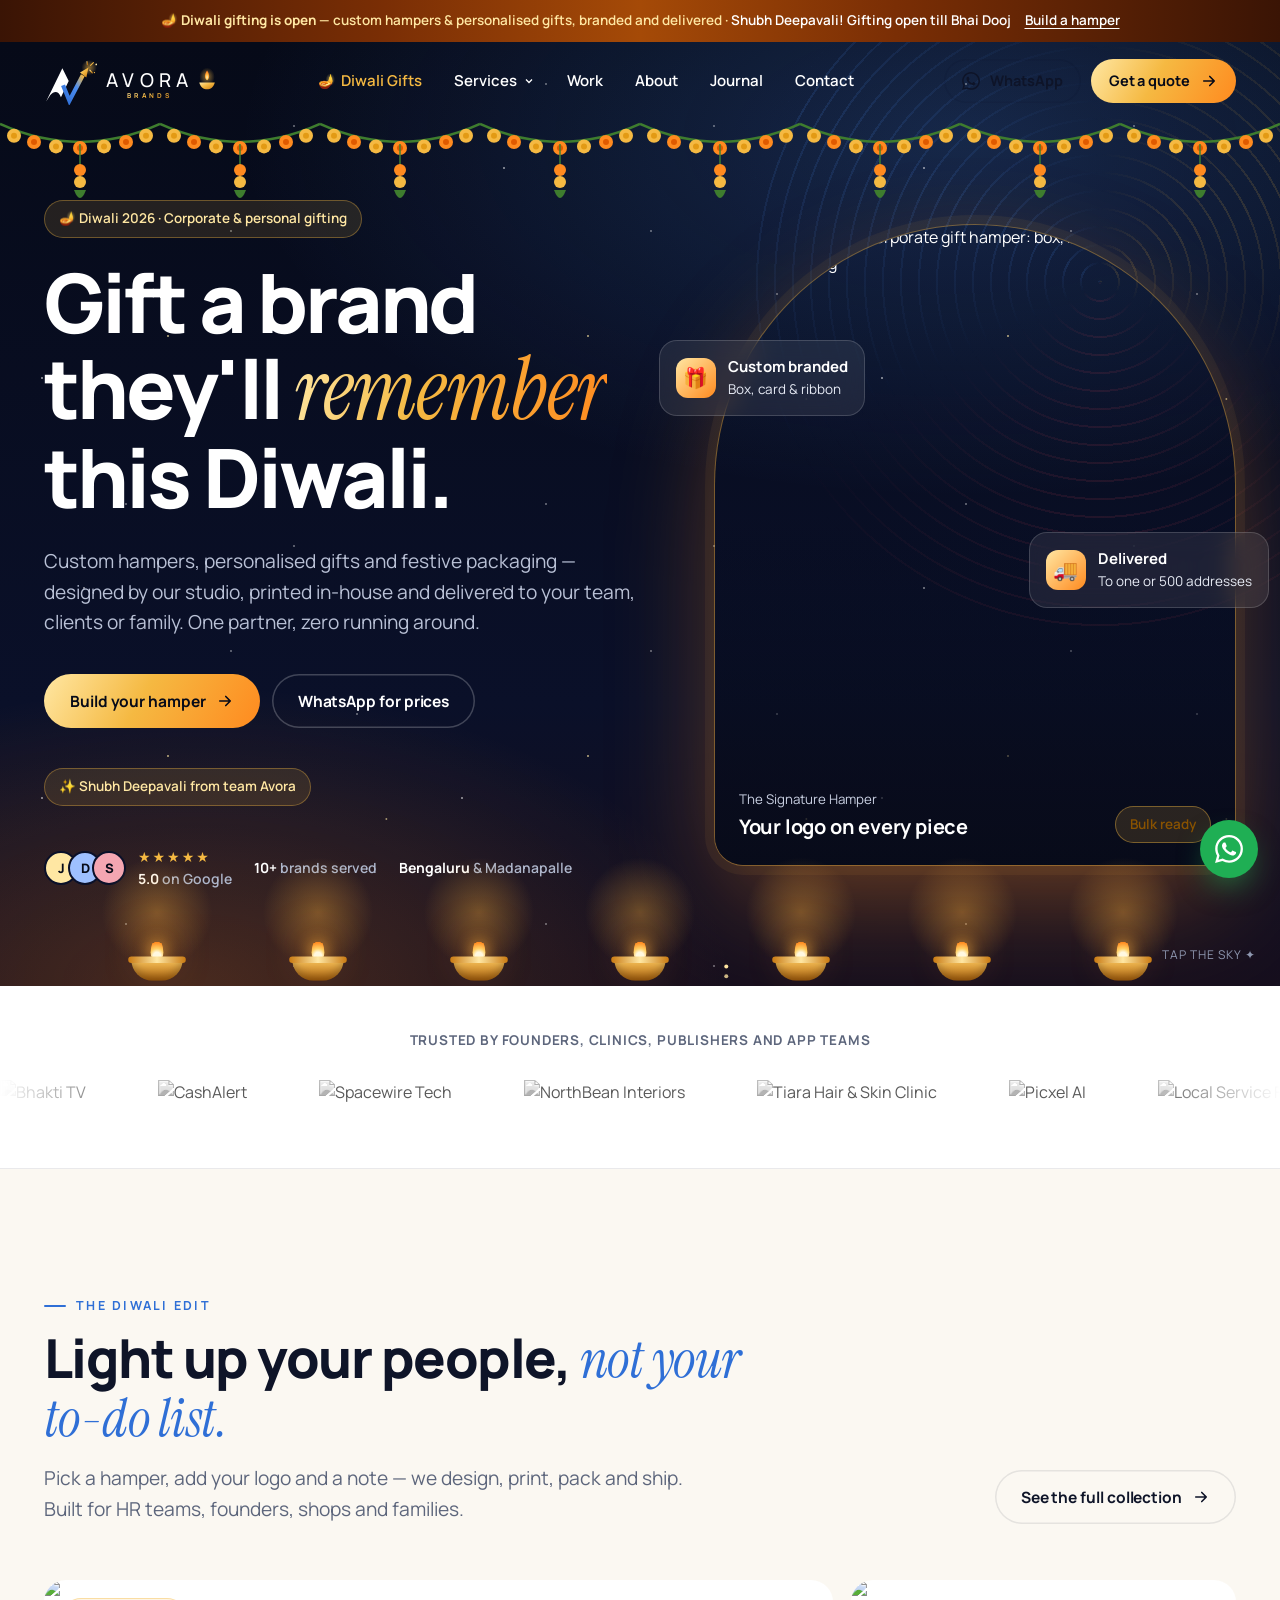
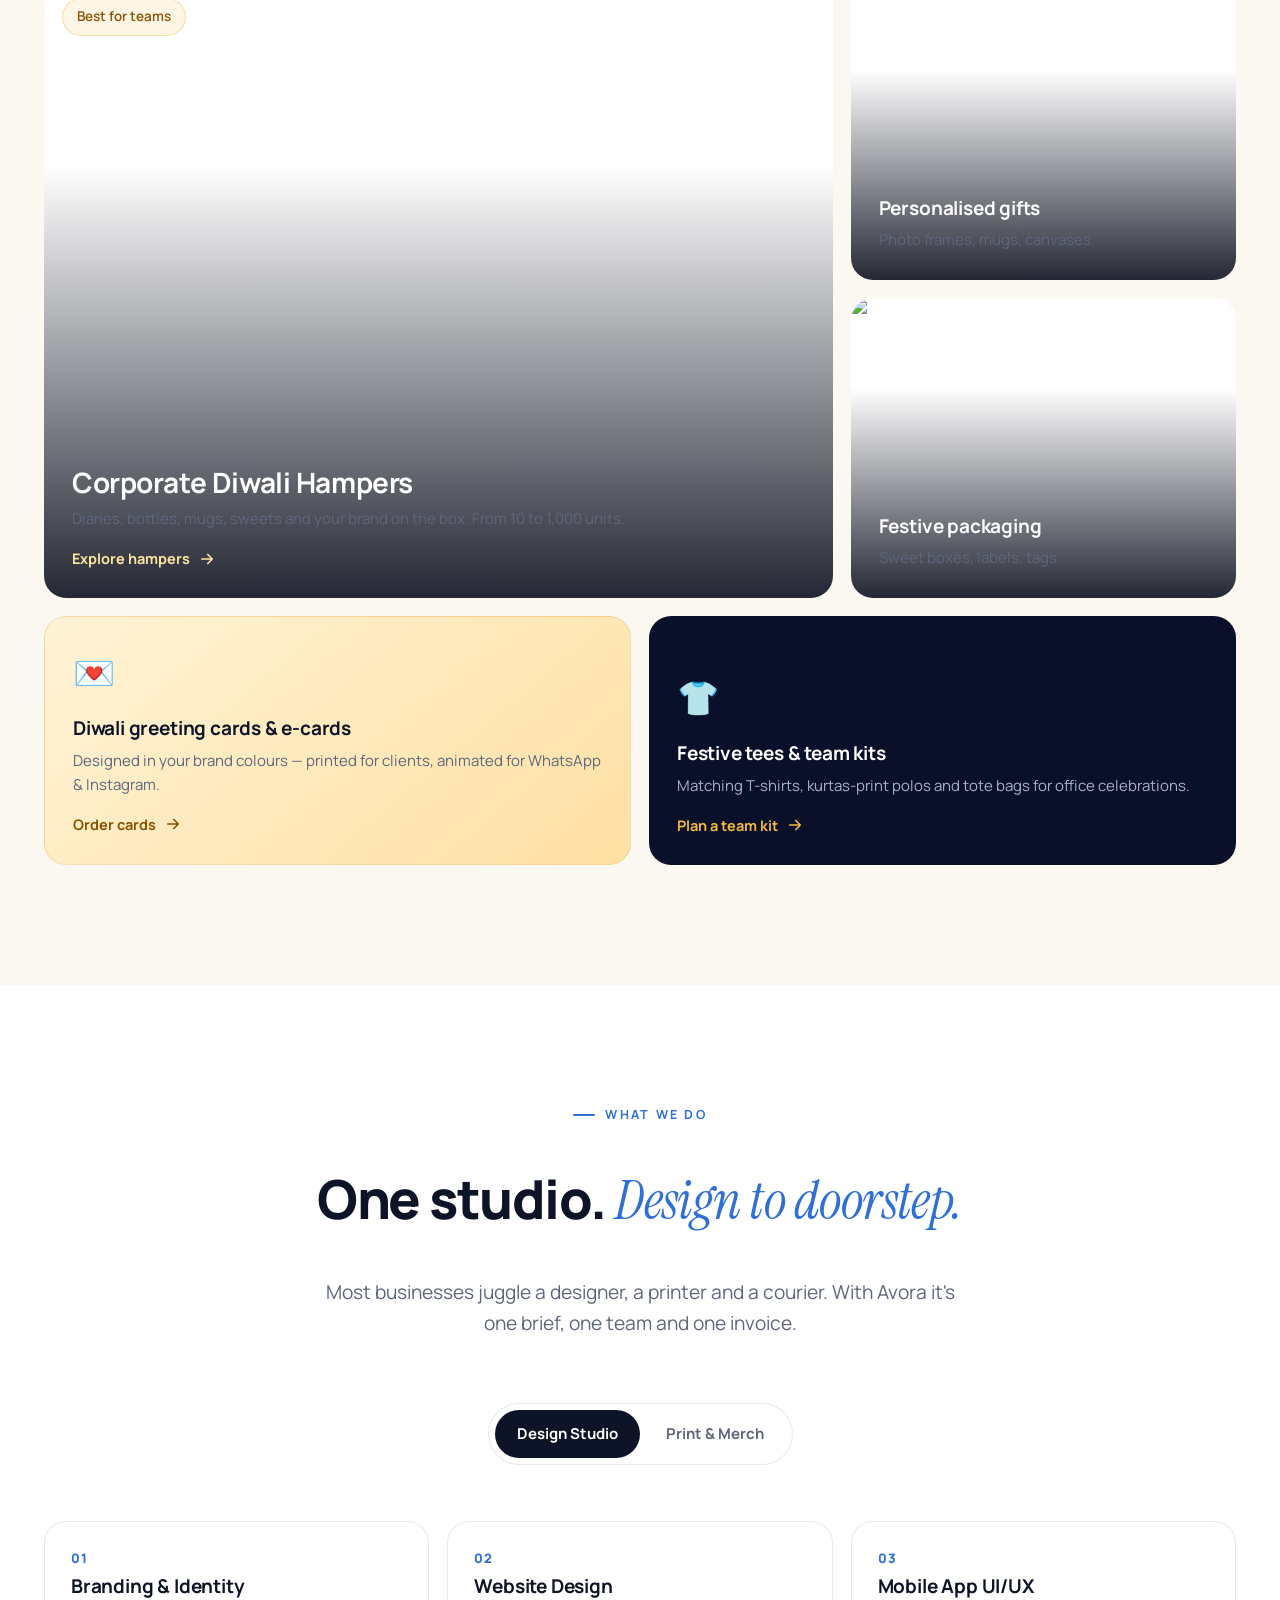
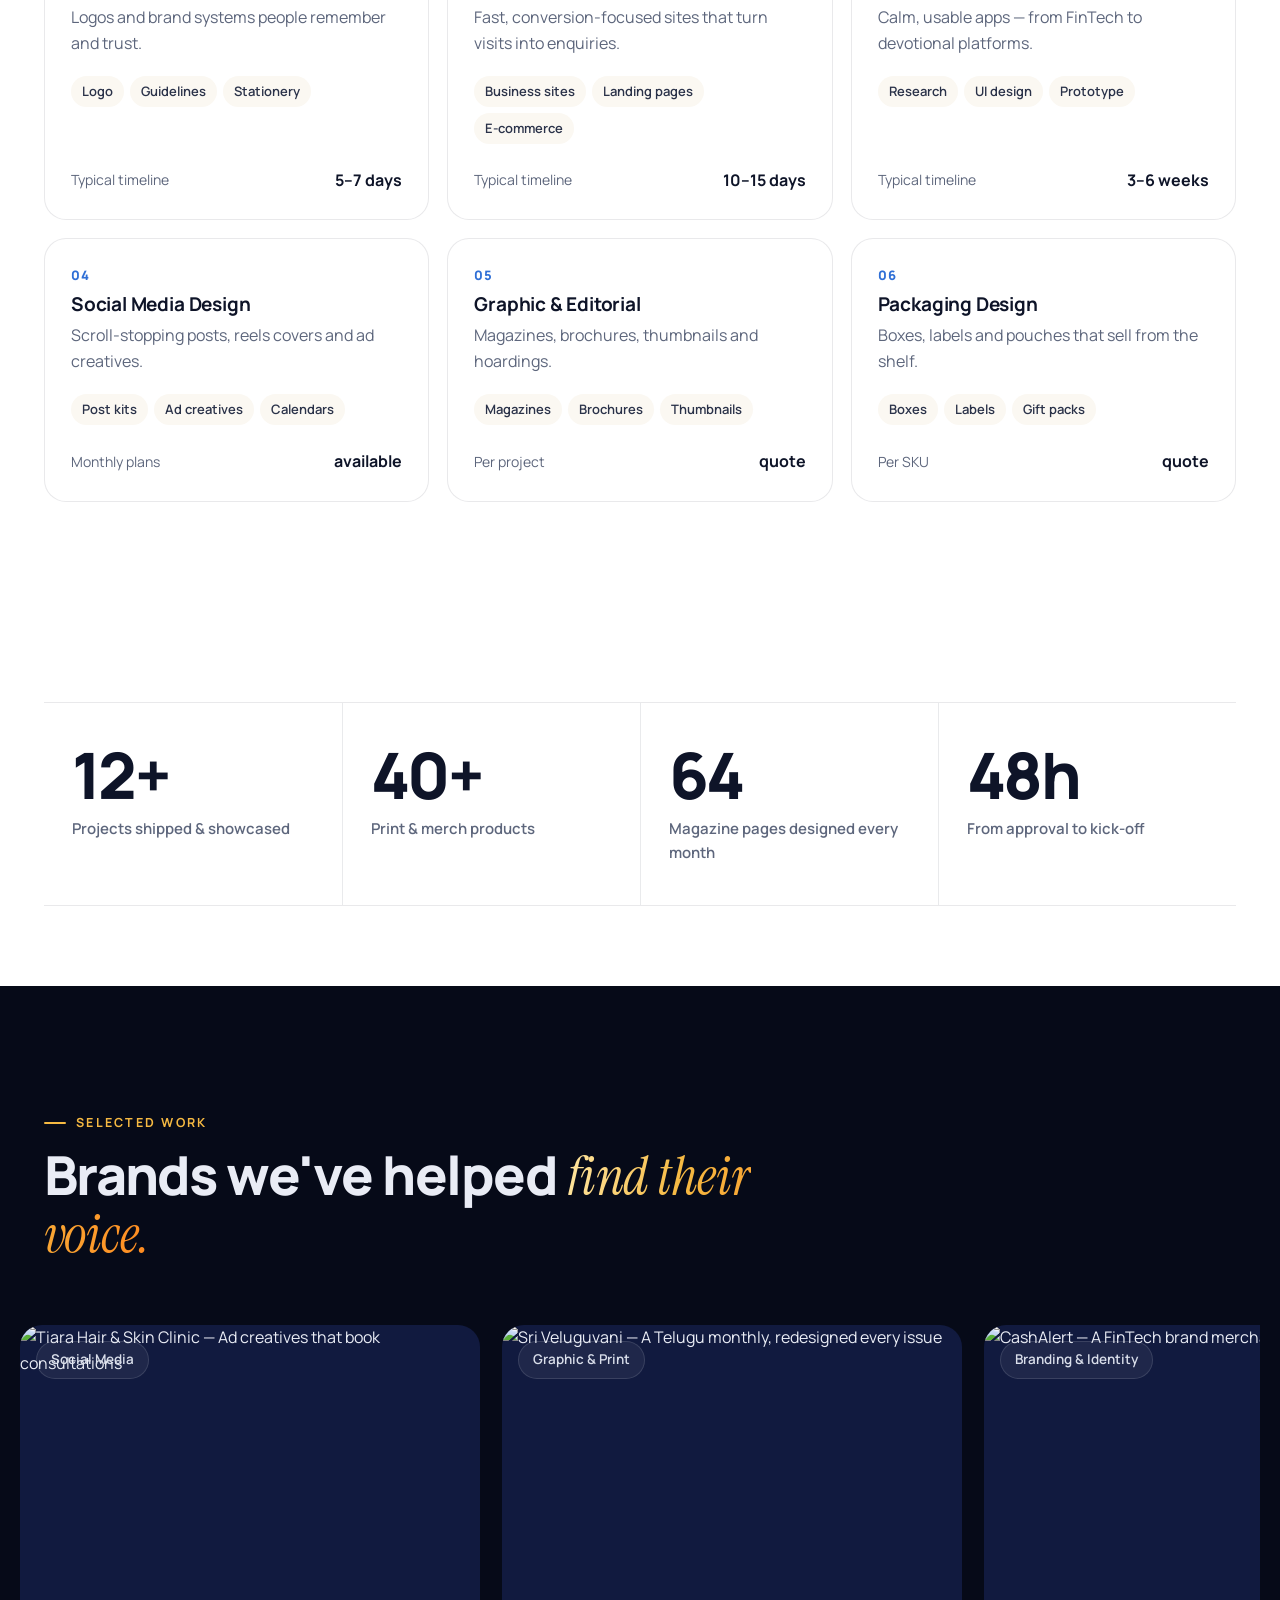
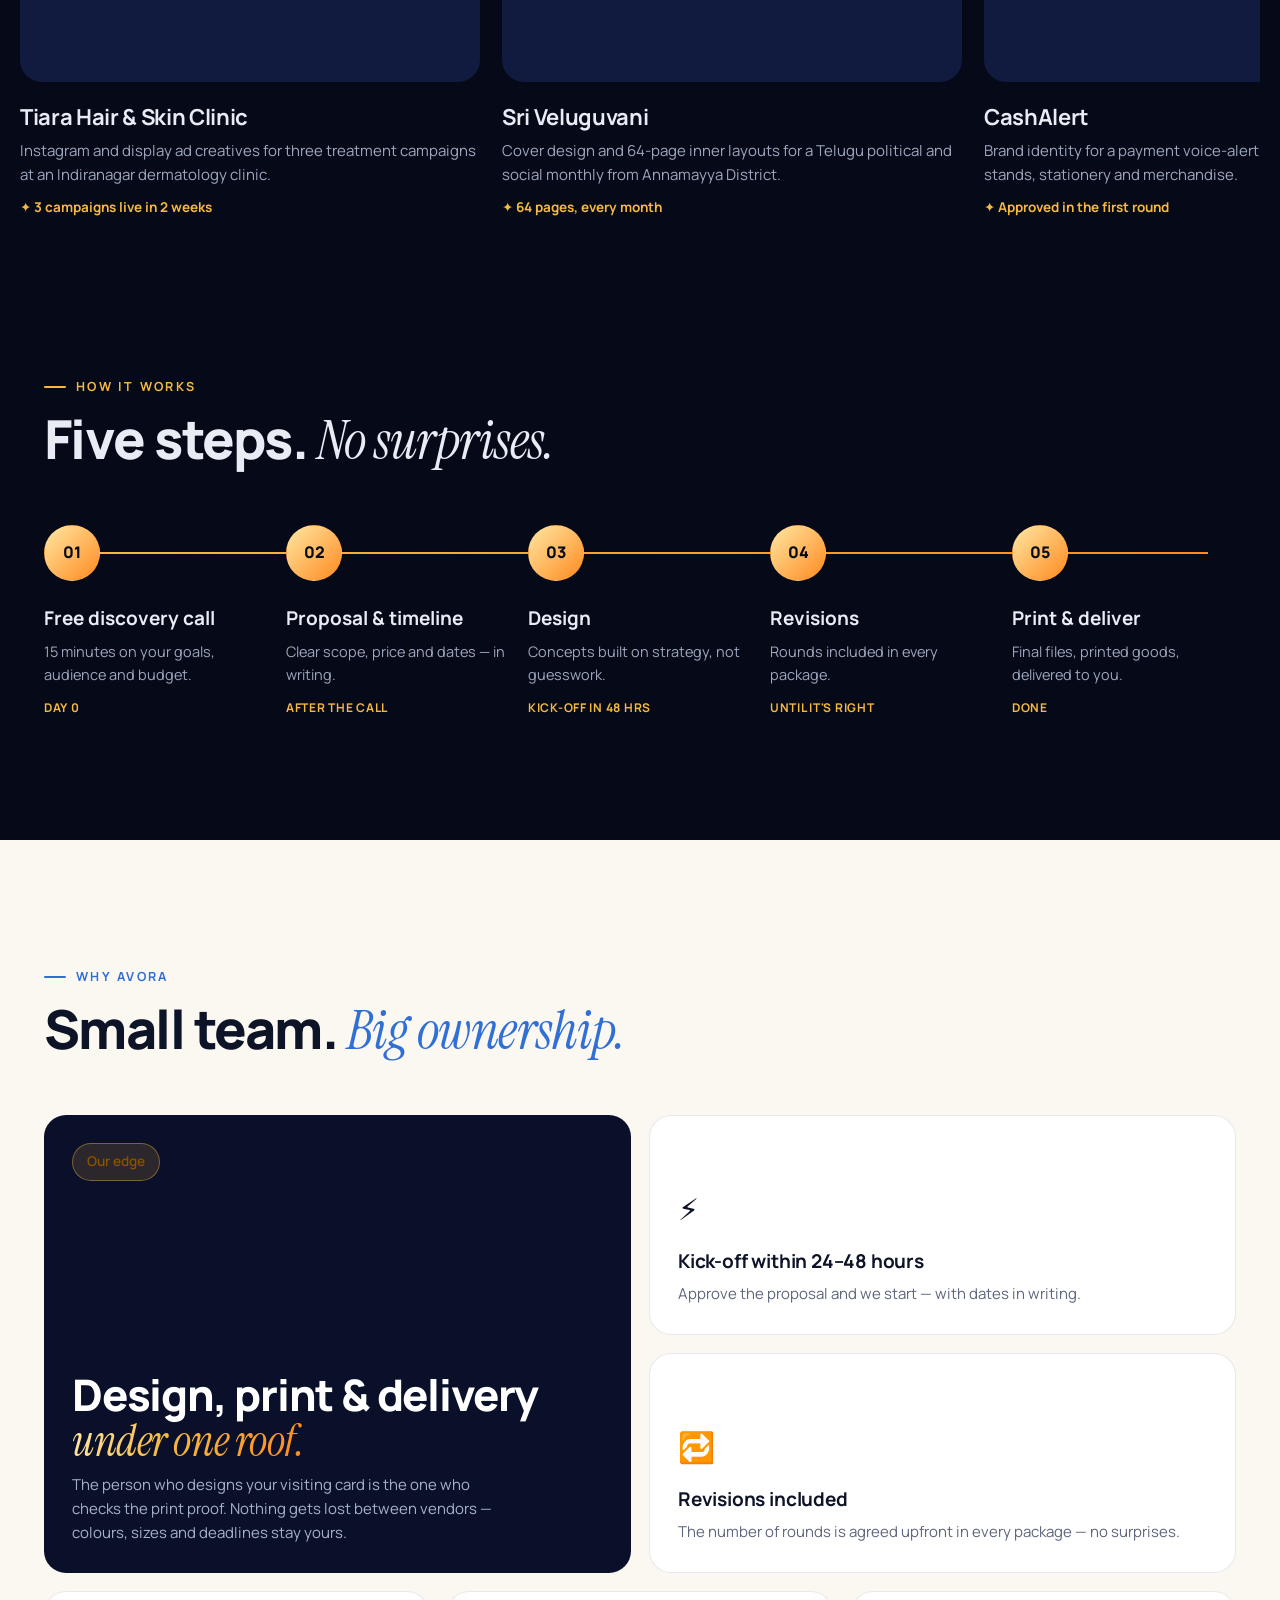
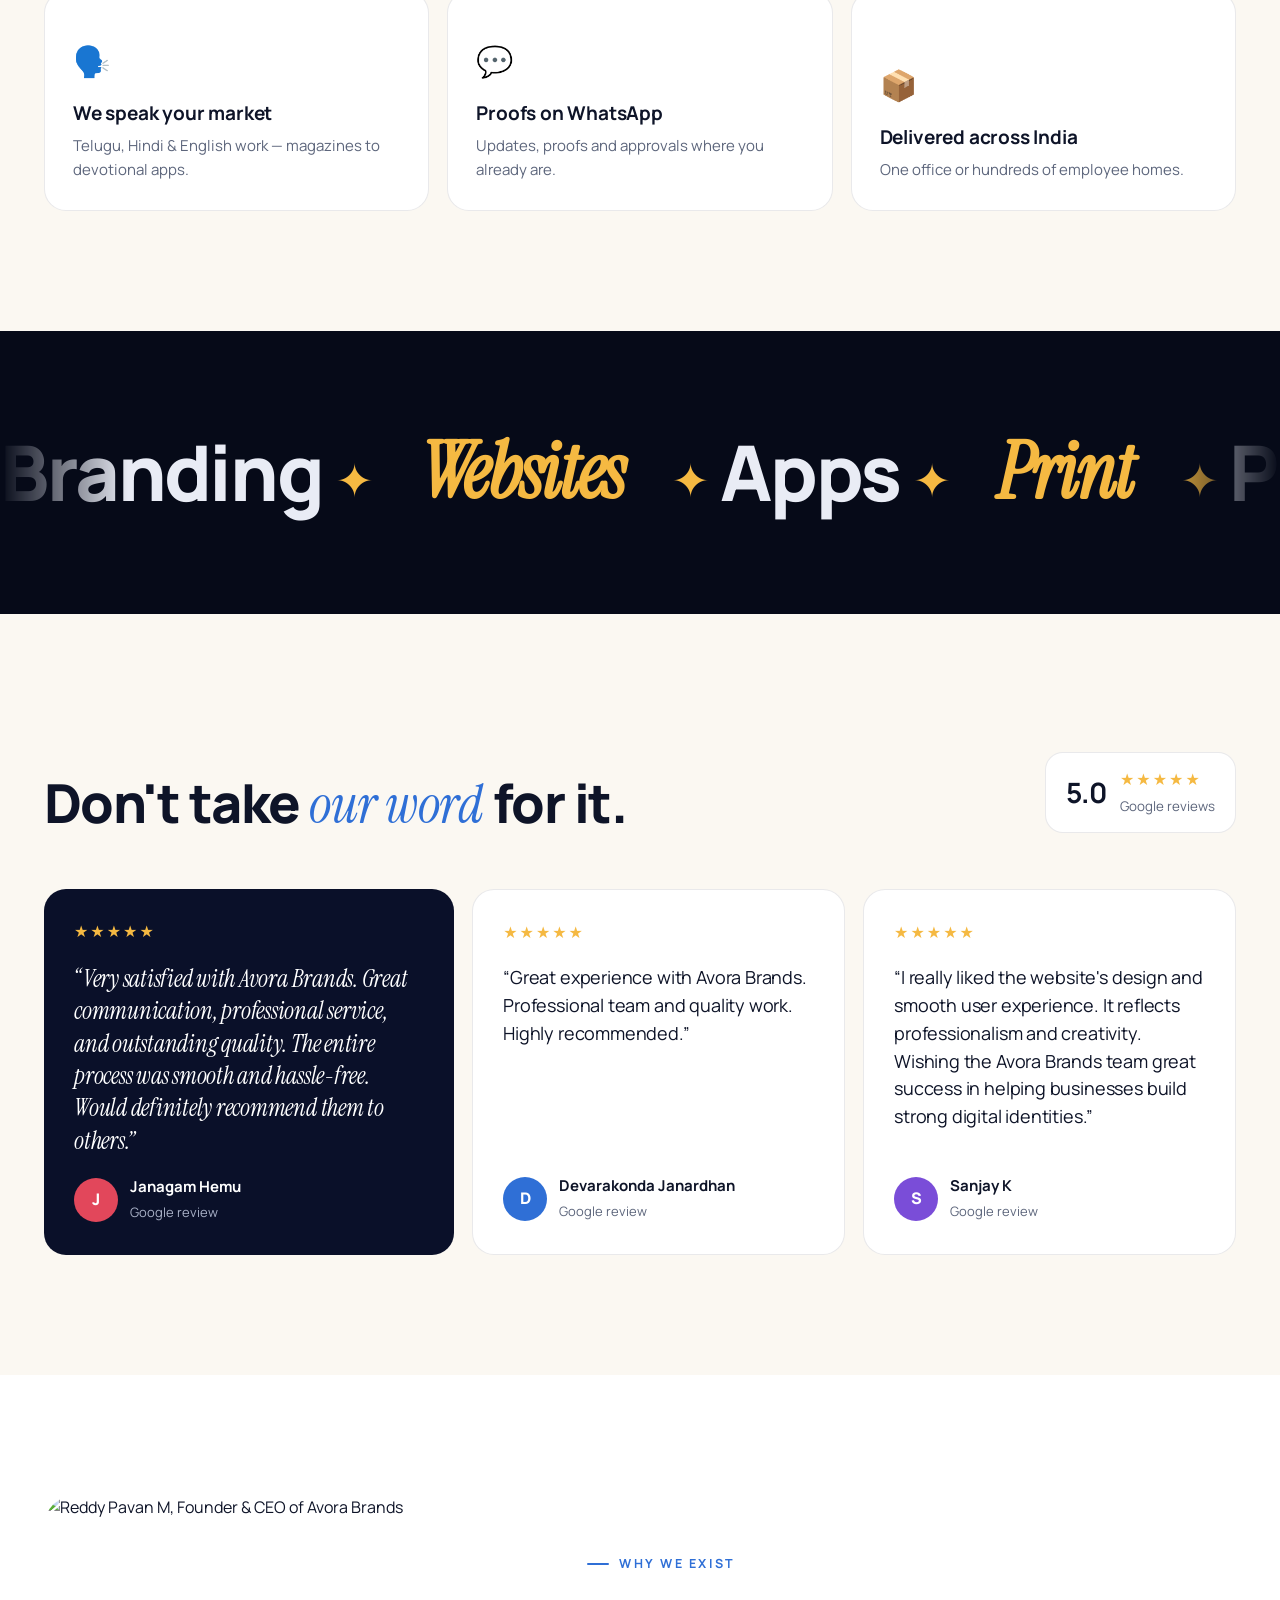
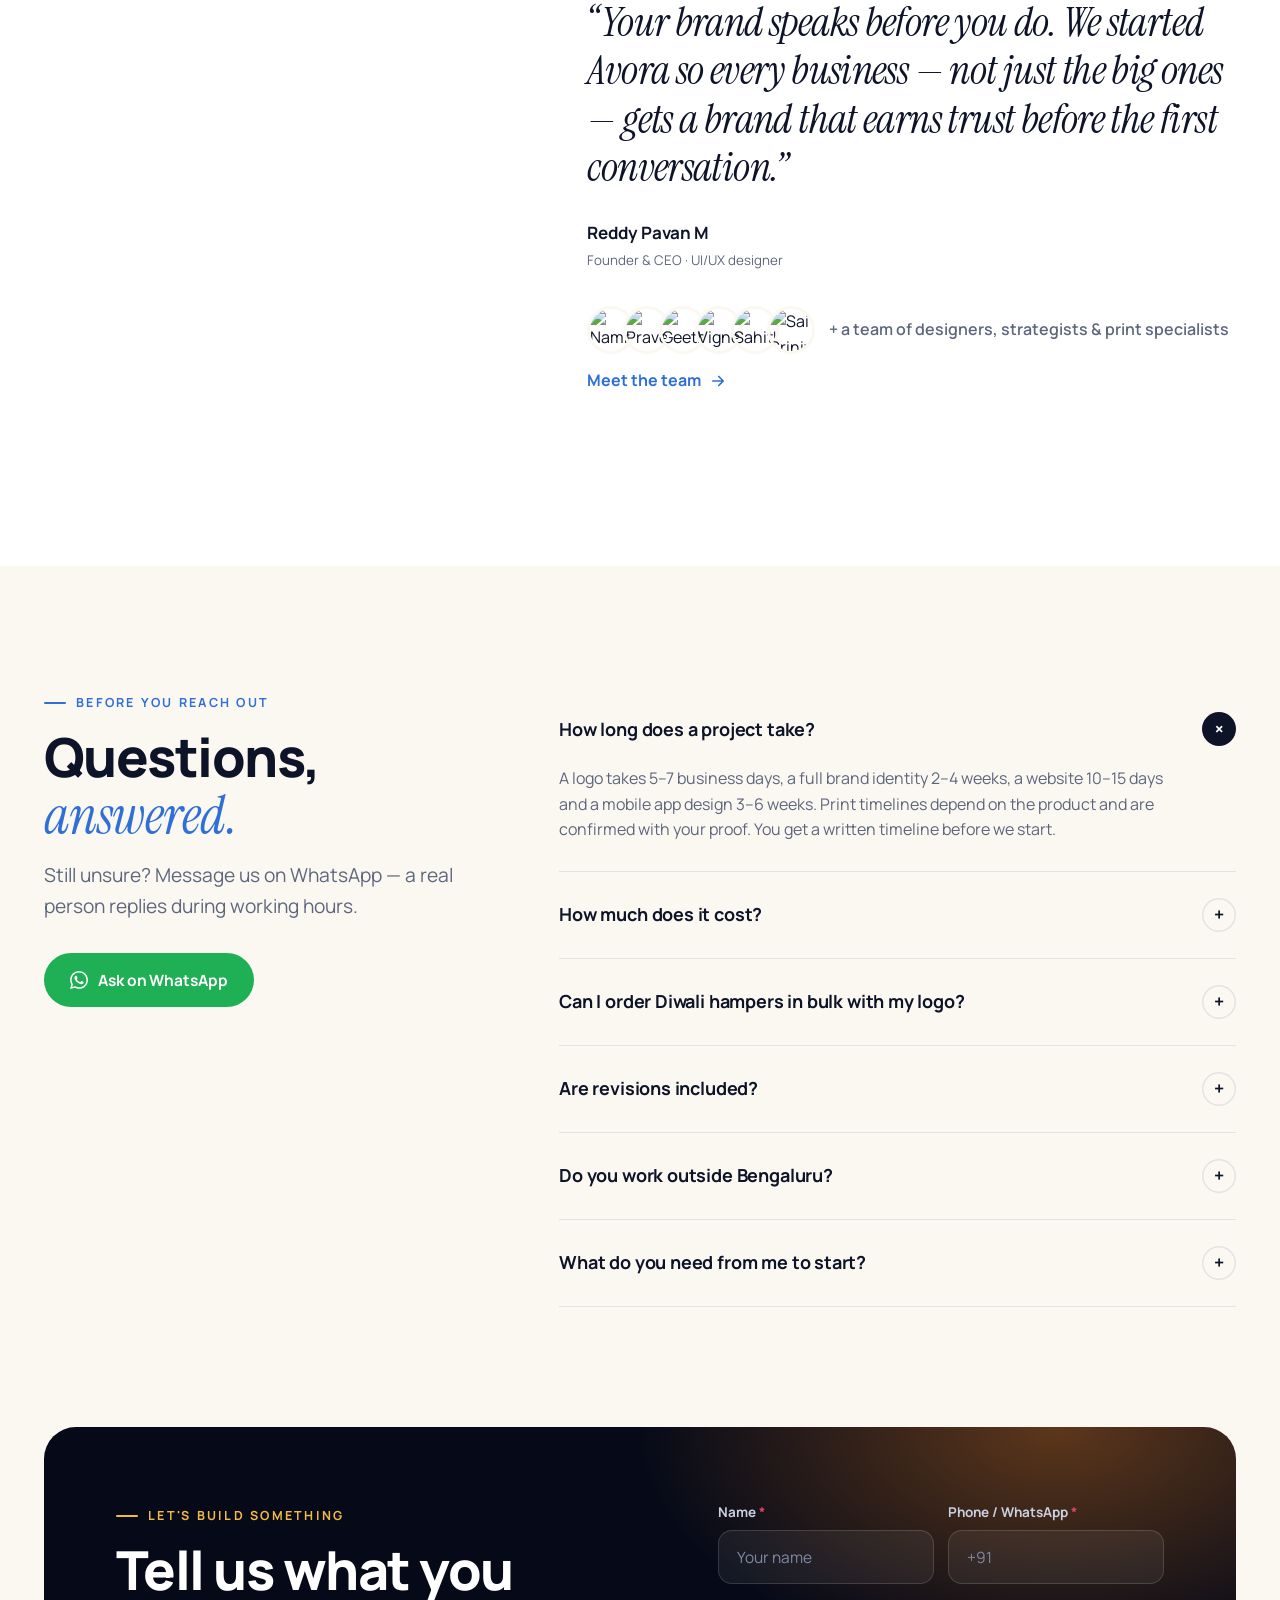
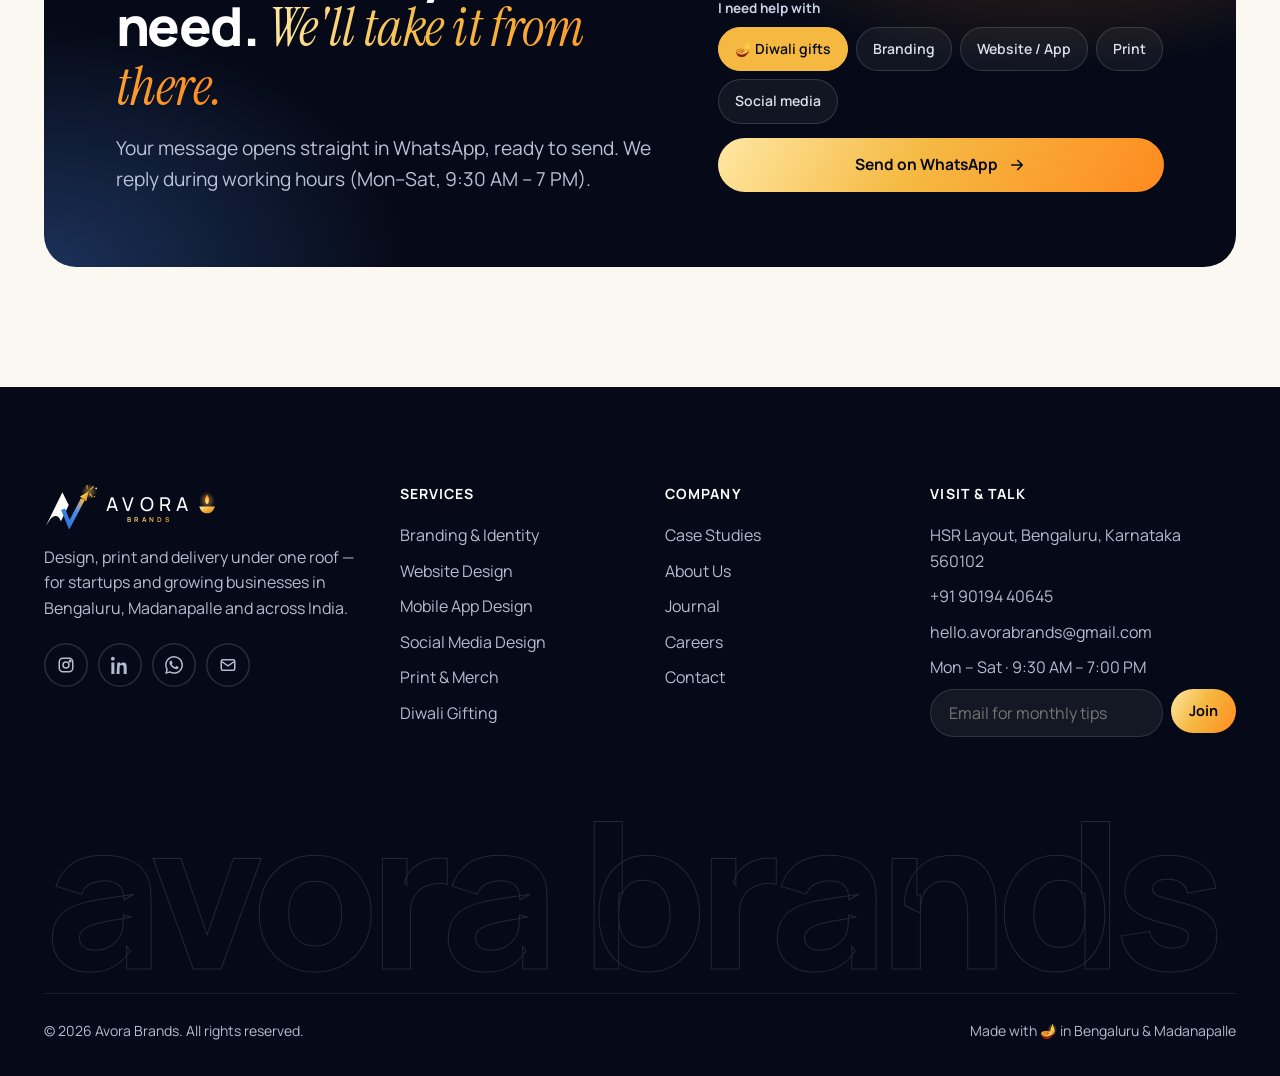
==== index.html @ a1620644 "Avora Brands 2026 redesign (Diwali edition)" ====
<!doctype html>
<html lang="en" class="no-js">
<head>
<meta charset="utf-8">
<meta name="viewport" content="width=device-width, initial-scale=1">
<title>Avora Brands — Design, Print & Diwali Gifting in Bengaluru</title>
<meta name="description" content="Avora Brands designs, prints and delivers everything your business needs — branding, websites, apps, print and custom Diwali gift hampers. Bengaluru & Madanapalle.">
<meta property="og:title" content="Avora Brands — Gift a brand they'll remember this Diwali">
<meta property="og:description" content="Custom Diwali hampers, personalised gifts and branding — designed, printed and delivered under one roof.">
<meta property="og:image" content="https://www.avorabrands.in/images/disc-corporate-gifts.jpg">
<meta name="theme-color" content="#060A18">
<link rel="icon" href="data:image/svg+xml,<svg xmlns='http://www.w3.org/2000/svg' viewBox='0 0 100 100'><text y='.9em' font-size='90'>🪔</text></svg>">
<link rel="preconnect" href="https://fonts.googleapis.com"><link rel="preconnect" href="https://fonts.gstatic.com" crossorigin>
<link href="https://fonts.googleapis.com/css2?family=Instrument+Serif:ital@0;1&family=Manrope:wght@400;500;600;700;800&display=swap" rel="stylesheet">
<link rel="stylesheet" href="assets/css/site.css">
</head>
<body data-page="home" class="dark-top">
<div data-header></div>

<main>
  <!-- ============ HERO / DIWALI POSTER ============ -->
  <section class="hero" data-fireworks-host aria-label="Diwali 2026">
    <div class="stars"></div>
    <div class="rangoli-bg"></div>
    <canvas class="fireworks" aria-hidden="true"></canvas>
    <div class="toran" aria-hidden="true"></div>
    <div class="container">
      <div class="hero-grid">
        <div class="on-dark">
          <span class="chip chip--gold reveal">🪔 Diwali 2026 · Corporate & personal gifting</span>
          <h1 class="h-display mt-24" data-split>Gift a brand<br>they'll <span class="serif gold-text">remember</span><br>this Diwali.</h1>
          <p class="lead reveal" style="--d:.35s">Custom hampers, personalised gifts and festive packaging — designed by our studio, printed in-house and delivered to your team, clients or family. One partner, zero running around.</p>
          <div class="btn-row reveal" style="--d:.45s">
            <a class="btn btn--gold" href="diwali.html" data-magnetic>Build your hamper <i data-i="arrow"></i></a>
            <a class="btn btn--ghost" href="#" data-wa-link="Hi Avora Brands! I'd like Diwali gift hamper options.">WhatsApp for prices</a>
          </div>
          <div class="hero-meta reveal" style="--d:.55s">
            <div class="countdown" data-countdown aria-live="off"></div>
          </div>
          <div class="hero-meta reveal" style="--d:.65s">
            <span class="flex items-center gap-12"><span class="avatars"><span style="background:#FFE7A3">J</span><span style="background:#9EC0FF">D</span><span style="background:#F4A6B2">S</span></span><span><span class="stars-5">★★★★★</span><br><strong>5.0</strong> on Google</span></span>
            <span><strong>10+</strong> brands served</span>
            <span><strong>Bengaluru</strong> & Madanapalle</span>
          </div>
        </div>

        <div class="hero-visual reveal-scale" style="--d:.2s">
          <div class="arch">
            <img src="https://www.avorabrands.in/images/disc-corporate-gifts.jpg" alt="An Avora-branded corporate gift hamper: box, bottle, mug, notebook, pen and tote bag" fetchpriority="high">
            <div class="arch-caption"><div><small>The Signature Hamper</small><strong>Your logo on every piece</strong></div><span class="chip chip--gold">Bulk ready</span></div>
          </div>
          <div class="float-card fc-1"><span class="ic">🎁</span><span><b>Custom branded</b>Box, card & ribbon</span></div>
          <div class="float-card fc-2"><span class="ic">🚚</span><span><b>Delivered</b>To one or 500 addresses</span></div>
        </div>
      </div>
    </div>
    <div class="hero-diyas" data-diyas="7" aria-hidden="true"></div>
    <span class="hero-hint" aria-hidden="true">Tap the sky ✦</span>
  </section>

  <!-- ============ LOGOS ============ -->
  <section class="logos-band" aria-label="Clients">
    <p>Trusted by founders, clinics, publishers and app teams</p>
    <div class="marquee" data-logos></div>
  </section>

  <!-- ============ DIWALI COLLECTION PREVIEW ============ -->
  <section class="section">
    <div class="container">
      <div class="sec-head">
        <div>
          <span class="eyebrow reveal">The Diwali Edit</span>
          <h2 class="h2 reveal">Light up your people, <span class="serif blue-text">not your to-do list.</span></h2>
          <p class="lead reveal">Pick a hamper, add your logo and a note — we design, print, pack and ship. Built for HR teams, founders, shops and families.</p>
        </div>
        <a class="btn btn--ghost reveal" href="diwali.html">See the full collection <i data-i="arrow"></i></a>
      </div>
      <div class="bento">
        <a href="diwali.html#hampers" class="tile tile--img w4 h2r reveal">
          <img src="https://www.avorabrands.in/images/cat-corporate-gifts.jpg" alt="Navy branded corporate gift hamper set" loading="lazy">
          <span class="chip chip--gold tag">Best for teams</span>
          <h3 class="h3">Corporate Diwali Hampers</h3>
          <p>Diaries, bottles, mugs, sweets and your brand on the box. From 10 to 1,000 units.</p>
          <span class="tile-cta">Explore hampers <i data-i="arrow"></i></span>
        </a>
        <a href="diwali.html#personal" class="tile tile--img w2 reveal" style="--d:.08s">
          <img src="https://www.avorabrands.in/images/disc-photo-gifts.jpg" alt="Personalised photo gifts" loading="lazy">
          <h3 class="h4">Personalised gifts</h3>
          <p>Photo frames, mugs, canvases.</p>
        </a>
        <a href="diwali.html#packaging" class="tile tile--img w2 reveal" style="--d:.16s">
          <img src="https://www.avorabrands.in/images/cat-packaging.jpg" alt="Custom branded packaging" loading="lazy">
          <h3 class="h4">Festive packaging</h3>
          <p>Sweet boxes, labels, tags.</p>
        </a>
        <a href="diwali.html#cards" class="tile tile--gold w3 reveal">
          <span style="font-size:34px">💌</span>
          <h3 class="h4 mt-16">Diwali greeting cards & e-cards</h3>
          <p>Designed in your brand colours — printed for clients, animated for WhatsApp & Instagram.</p>
          <span class="tile-cta" style="color:#8A5300">Order cards <i data-i="arrow"></i></span>
        </a>
        <a href="diwali.html#apparel" class="tile tile--navy w3 reveal" style="--d:.08s">
          <span style="font-size:34px">👕</span>
          <h3 class="h4 mt-16">Festive tees & team kits</h3>
          <p style="color:#A9B1C7">Matching T-shirts, kurtas-print polos and tote bags for office celebrations.</p>
          <span class="tile-cta" style="color:var(--gold)">Plan a team kit <i data-i="arrow"></i></span>
        </a>
      </div>
    </div>
  </section>

  <!-- ============ SERVICES ============ -->
  <section class="section section--white" id="services">
    <div class="container">
      <div class="sec-head center">
        <span class="eyebrow eyebrow--center reveal">What we do</span>
        <h2 class="h2 reveal">One studio. <span class="serif blue-text">Design to doorstep.</span></h2>
        <p class="lead reveal">Most businesses juggle a designer, a printer and a courier. With Avora it's one brief, one team and one invoice.</p>
        <div class="tabs mt-32 reveal" role="tablist" data-tabs="svc"><span class="pill"></span>
          <button role="tab" aria-selected="true" data-target="tab-design">Design Studio</button>
          <button role="tab" aria-selected="false" data-target="tab-print">Print & Merch</button>
        </div>
      </div>

      <div class="tab-panel active" id="tab-design" data-panel-group="svc" role="tabpanel">
        <div class="svc-row">
          <a class="svc spotlight" href="design.html#branding"><span class="num">01</span><h3 class="h4">Branding & Identity</h3><p class="muted">Logos and brand systems people remember and trust.</p><ul><li>Logo</li><li>Guidelines</li><li>Stationery</li></ul><span class="from">Typical timeline <b>5–7 days</b></span></a>
          <a class="svc spotlight" href="design.html#website"><span class="num">02</span><h3 class="h4">Website Design</h3><p class="muted">Fast, conversion-focused sites that turn visits into enquiries.</p><ul><li>Business sites</li><li>Landing pages</li><li>E-commerce</li></ul><span class="from">Typical timeline <b>10–15 days</b></span></a>
          <a class="svc spotlight" href="design.html#app"><span class="num">03</span><h3 class="h4">Mobile App UI/UX</h3><p class="muted">Calm, usable apps — from FinTech to devotional platforms.</p><ul><li>Research</li><li>UI design</li><li>Prototype</li></ul><span class="from">Typical timeline <b>3–6 weeks</b></span></a>
          <a class="svc spotlight" href="design.html#social"><span class="num">04</span><h3 class="h4">Social Media Design</h3><p class="muted">Scroll-stopping posts, reels covers and ad creatives.</p><ul><li>Post kits</li><li>Ad creatives</li><li>Calendars</li></ul><span class="from">Monthly plans <b>available</b></span></a>
          <a class="svc spotlight" href="design.html#graphic"><span class="num">05</span><h3 class="h4">Graphic & Editorial</h3><p class="muted">Magazines, brochures, thumbnails and hoardings.</p><ul><li>Magazines</li><li>Brochures</li><li>Thumbnails</li></ul><span class="from">Per project <b>quote</b></span></a>
          <a class="svc spotlight" href="design.html#packaging"><span class="num">06</span><h3 class="h4">Packaging Design</h3><p class="muted">Boxes, labels and pouches that sell from the shelf.</p><ul><li>Boxes</li><li>Labels</li><li>Gift packs</li></ul><span class="from">Per SKU <b>quote</b></span></a>
        </div>
      </div>

      <div class="tab-panel" id="tab-print" data-panel-group="svc" role="tabpanel">
        <div class="svc-row">
          <a class="svc" href="print.html#cards"><div class="svc-img"><img src="https://www.avorabrands.in/images/img-business-cards.jpg" alt="Business cards" loading="lazy"></div><h3 class="h4">Visiting Cards</h3><p class="muted">Matte, gloss, foil, metallic, QR.</p><span class="from">From <b>₹3 / card</b></span></a>
          <a class="svc" href="print.html#stationery"><div class="svc-img"><img src="https://www.avorabrands.in/images/img-letterhead.jpg" alt="Letterheads" loading="lazy"></div><h3 class="h4">Letterheads & Stationery</h3><p class="muted">Letterheads, envelopes, ID cards, stamps.</p><span class="from">From <b>₹19 / sheet</b></span></a>
          <a class="svc" href="print.html#marketing"><div class="svc-img"><img src="https://www.avorabrands.in/images/img-brochure.jpg" alt="Brochures" loading="lazy"></div><h3 class="h4">Brochures & Flyers</h3><p class="muted">Folded, bound and ready to hand out.</p><span class="from">From <b>₹50 / piece</b></span></a>
          <a class="svc" href="print.html#signage"><div class="svc-img"><img src="https://www.avorabrands.in/images/img-standee.jpg" alt="Roll-up standee" loading="lazy"></div><h3 class="h4">Standees & Signage</h3><p class="muted">Roll-ups, banners, store branding.</p><span class="from">From <b>₹1,850 / standee</b></span></a>
          <a class="svc" href="print.html#apparel"><div class="svc-img"><img src="https://www.avorabrands.in/images/cat-apparel.jpg" alt="Printed apparel" loading="lazy"></div><h3 class="h4">Apparel & Merch</h3><p class="muted">Tees, polos, hoodies, caps, totes.</p><span class="from">Bulk <b>pricing</b></span></a>
          <a class="svc" href="print.html#packaging"><div class="svc-img"><img src="https://www.avorabrands.in/images/cat-labels.webp" alt="Labels and packaging" loading="lazy"></div><h3 class="h4">Labels & Packaging</h3><p class="muted">Custom boxes, stickers, kraft bags.</p><span class="from">Per SKU <b>quote</b></span></a>
        </div>
      </div>
    </div>
  </section>

  <!-- ============ STATS ============ -->
  <section class="section--tight section--white" aria-label="Avora in numbers">
    <div class="container">
      <div class="stats">
        <div class="stat"><b data-count="12" data-suffix="+">12+</b><span>Projects shipped & showcased</span></div>
        <div class="stat"><b data-count="40" data-suffix="+">40+</b><span>Print & merch products</span></div>
        <div class="stat"><b data-count="64">64</b><span>Magazine pages designed every month</span></div>
        <div class="stat"><b data-count="48" data-suffix="h">48h</b><span>From approval to kick-off</span></div>
      </div>
    </div>
  </section>

  <!-- ============ WORK ============ -->
  <section class="section section--dark" id="work" style="overflow:hidden">
    <div class="container">
      <div class="sec-head">
        <div>
          <span class="eyebrow reveal">Selected work</span>
          <h2 class="h2 reveal">Brands we've helped <span class="serif gold-text">find their voice.</span></h2>
        </div>
        <div class="flex gap-12 items-center reveal">
          <div class="scroller-nav" data-scroller-nav="homeWork"><button aria-label="Previous"><i data-i="left"></i></button><button aria-label="Next"><i data-i="arrow"></i></button></div>
          <a class="btn btn--ghost" href="work.html">All case studies</a>
        </div>
      </div>
      <div class="work-scroller" id="homeWork" data-scroller data-work="featured"></div>
    </div>
  </section>

  <!-- ============ PROCESS ============ -->
  <section class="section section--dark" style="padding-top:0">
    <div class="container">
      <div class="sec-head"><div><span class="eyebrow reveal">How it works</span><h2 class="h2 reveal">Five steps. <span class="serif">No surprises.</span></h2></div></div>
      <div class="process"><div class="bar"></div>
        <div class="step"><div class="n" style="--d:.1s">01</div><h4>Free discovery call</h4><p>15 minutes on your goals, audience and budget.</p><span class="t">Day 0</span></div>
        <div class="step"><div class="n" style="--d:.4s">02</div><h4>Proposal & timeline</h4><p>Clear scope, price and dates — in writing.</p><span class="t">After the call</span></div>
        <div class="step"><div class="n" style="--d:.7s">03</div><h4>Design</h4><p>Concepts built on strategy, not guesswork.</p><span class="t">Kick-off in 48 hrs</span></div>
        <div class="step"><div class="n" style="--d:1s">04</div><h4>Revisions</h4><p>Rounds included in every package.</p><span class="t">Until it's right</span></div>
        <div class="step"><div class="n" style="--d:1.3s">05</div><h4>Print & deliver</h4><p>Final files, printed goods, delivered to you.</p><span class="t">Done</span></div>
      </div>
    </div>
  </section>

  <!-- ============ WHY ============ -->
  <section class="section">
    <div class="container">
      <div class="sec-head"><div><span class="eyebrow reveal">Why Avora</span><h2 class="h2 reveal">Small team. <span class="serif blue-text">Big ownership.</span></h2></div></div>
      <div class="bento">
        <div class="tile tile--navy w3 h2r spotlight reveal" style="justify-content:space-between">
          <span class="chip chip--gold" style="align-self:flex-start">Our edge</span>
          <div><h3 class="h2" style="font-size:clamp(30px,3.4vw,46px)">Design, print & delivery<br><span class="serif gold-text">under one roof.</span></h3>
          <p class="mt-16" style="max-width:440px">The person who designs your visiting card is the one who checks the print proof. Nothing gets lost between vendors — colours, sizes and deadlines stay yours.</p></div>
        </div>
        <div class="tile spotlight reveal w3" style="--d:.06s"><span style="font-size:30px">⚡</span><h3 class="h4 mt-16">Kick-off within 24–48 hours</h3><p>Approve the proposal and we start — with dates in writing.</p></div>
        <div class="tile spotlight reveal w3" style="--d:.1s"><span style="font-size:30px">🔁</span><h3 class="h4 mt-16">Revisions included</h3><p>The number of rounds is agreed upfront in every package — no surprises.</p></div>
        <div class="tile spotlight reveal w2" style="--d:.14s"><span style="font-size:30px">🗣️</span><h3 class="h4 mt-16">We speak your market</h3><p>Telugu, Hindi & English work — magazines to devotional apps.</p></div>
        <div class="tile spotlight reveal w2" style="--d:.18s"><span style="font-size:30px">💬</span><h3 class="h4 mt-16">Proofs on WhatsApp</h3><p>Updates, proofs and approvals where you already are.</p></div>
        <div class="tile spotlight reveal w2" style="--d:.22s"><span style="font-size:30px">📦</span><h3 class="h4 mt-16">Delivered across India</h3><p>One office or hundreds of employee homes.</p></div>
      </div>
    </div>
  </section>

  <!-- ============ TEXT MARQUEE ============ -->
  <section class="section--tight section--dark" aria-hidden="true" style="overflow:hidden">
    <div class="marquee text-marquee"><div class="marquee-track">
      <span>Branding <i>✦</i></span><span class="serif">Websites</span><span><i>✦</i> Apps <i>✦</i></span><span class="serif">Print</span><span><i>✦</i> Packaging <i>✦</i></span><span class="serif">Diwali gifting</span><span><i>✦</i></span>
      <span>Branding <i>✦</i></span><span class="serif">Websites</span><span><i>✦</i> Apps <i>✦</i></span><span class="serif">Print</span><span><i>✦</i> Packaging <i>✦</i></span><span class="serif">Diwali gifting</span><span><i>✦</i></span>
    </div></div>
  </section>

  <!-- ============ REVIEWS ============ -->
  <section class="section">
    <div class="container">
      <div class="sec-head">
        <div><span class="eyebrow reveal">Client love</span><h2 class="h2 reveal">Don't take <span class="serif blue-text">our word</span> for it.</h2></div>
        <div class="g-badge reveal"><b>5.0</b><span><span class="stars-5">★★★★★</span><br><small class="muted">Google reviews</small></span></div>
      </div>
      <div class="reviews" data-reviews></div>
    </div>
  </section>

  <!-- ============ FOUNDER ============ -->
  <section class="section section--white">
    <div class="container founder">
      <div class="founder-img reveal-scale"><img src="https://www.avorabrands.in/images/founder.jpg" alt="Reddy Pavan M, Founder & CEO of Avora Brands" loading="lazy"></div>
      <div>
        <span class="eyebrow reveal">Why we exist</span>
        <blockquote class="mt-24 reveal">“Your brand speaks before you do. We started Avora so every business — not just the big ones — gets a brand that earns trust before the first conversation.”</blockquote>
        <div class="sig reveal"><div><b>Reddy Pavan M</b><small>Founder & CEO · UI/UX designer</small></div></div>
        <div class="team-strip reveal">
          <div class="faces" data-faces></div>
          <span class="muted" style="font-weight:600">+ a team of designers, strategists & print specialists</span>
          <a class="link-arrow" href="about.html">Meet the team <i data-i="arrow"></i></a>
        </div>
      </div>
    </div>
  </section>

  <!-- ============ FAQ ============ -->
  <section class="section">
    <div class="container faq-wrap">
      <div>
        <span class="eyebrow reveal">Before you reach out</span>
        <h2 class="h2 mt-16 reveal">Questions, <span class="serif blue-text">answered.</span></h2>
        <p class="lead mt-16 reveal">Still unsure? Message us on WhatsApp — a real person replies during working hours.</p>
        <a class="btn btn--wa mt-32 reveal" href="#" data-wa-link="Hi Avora Brands! I have a question."><i data-i="wa"></i> Ask on WhatsApp</a>
      </div>
      <div class="faq reveal">
        <details open><summary>How long does a project take?<span class="pm">+</span></summary><div class="ans">A logo takes 5–7 business days, a full brand identity 2–4 weeks, a website 10–15 days and a mobile app design 3–6 weeks. Print timelines depend on the product and are confirmed with your proof. You get a written timeline before we start.</div></details>
        <details><summary>How much does it cost?<span class="pm">+</span></summary><div class="ans">Print has fixed prices (visiting cards from ₹3 each, letterheads from ₹19). Design is quoted per project after a free 15-minute call, so you only pay for what you need. <a href="contact.html">Get a quote →</a></div></details>
        <details><summary>Can I order Diwali hampers in bulk with my logo?<span class="pm">+</span></summary><div class="ans">Yes. We brand the box, card, ribbon and products, and can ship to a single office or to each employee's home. <a href="diwali.html">See Diwali gifting →</a></div></details>
        <details><summary>Are revisions included?<span class="pm">+</span></summary><div class="ans">Always. The number of rounds depends on the package and is agreed upfront, so there are no surprises.</div></details>
        <details><summary>Do you work outside Bengaluru?<span class="pm">+</span></summary><div class="ans">Yes. We're based in HSR Layout, Bengaluru with roots in Madanapalle, and we deliver print and gifts across India. Design work happens fully online.</div></details>
        <details><summary>What do you need from me to start?<span class="pm">+</span></summary><div class="ans">A short brief about your business and audience, any references you like, and existing assets (logo, colours, fonts). We send a simple questionnaire to make this easy.</div></details>
      </div>
    </div>
  </section>

  <!-- ============ CTA ============ -->
  <section class="section" style="padding-top:0" id="quote">
    <div class="container">
      <div class="cta-band on-dark" data-fireworks-host>
        <canvas class="fireworks" aria-hidden="true"></canvas>
        <div style="position:relative;z-index:2">
          <span class="eyebrow">Let's build something</span>
          <h2 class="h2 mt-16">Tell us what you need. <span class="serif gold-text">We'll take it from there.</span></h2>
          <p class="lead">Your message opens straight in WhatsApp, ready to send. We reply during working hours (Mon–Sat, 9:30 AM – 7 PM).</p>
        </div>
        <form class="form" data-wa="New enquiry from avorabrands.in" style="position:relative;z-index:2">
          <div class="row2">
            <div class="field"><label for="q-name">Name <span class="req">*</span></label><input class="input" id="q-name" name="Name" required placeholder="Your name" autocomplete="name"></div>
            <div class="field"><label for="q-phone">Phone / WhatsApp <span class="req">*</span></label><input class="input" id="q-phone" name="Phone" required type="tel" placeholder="+91" autocomplete="tel"></div>
          </div>
          <div class="field"><label>I need help with</label>
            <div class="choice">
              <label><input type="radio" name="Need" value="Diwali gifts" checked><span>🪔 Diwali gifts</span></label>
              <label><input type="radio" name="Need" value="Branding"><span>Branding</span></label>
              <label><input type="radio" name="Need" value="Website / App"><span>Website / App</span></label>
              <label><input type="radio" name="Need" value="Print"><span>Print</span></label>
              <label><input type="radio" name="Need" value="Social media"><span>Social media</span></label>
            </div>
          </div>
          <button class="btn btn--gold" type="submit" data-magnetic>Send on WhatsApp <i data-i="arrow"></i></button>
          <div class="form-ok">Opening WhatsApp… your message is ready to send. 🎉</div>
        </form>
      </div>
    </div>
  </section>
</main>

<div data-footer></div>
<script src="assets/js/data.js"></script>
<script src="assets/js/site.js"></script>
</body>
</html>
---- assets/css/site.css ----
/* ============================================================
   Avora Brands — 2026 site system (Diwali edition)
   ============================================================ */
:root{
  --navy-950:#060A18; --navy-900:#0A1029; --navy-800:#111A3F; --navy-700:#1A2658;
  --blue:#2F6FD6; --blue-2:#4C8DF0; --blue-soft:#E8F0FD;
  --gold:#F5B942; --gold-2:#FFE7A3; --gold-deep:#C97A12; --marigold:#FF8A1F; --rose:#E2475B;
  --ink:#0E1428; --ink-2:#2A3249; --muted:#5D667C; --line:rgba(14,20,40,.09);
  --bg:#FBF8F2; --bg-2:#F4EFE4; --card:#FFFFFF;
  --radius:22px; --radius-sm:14px; --radius-lg:32px;
  --shadow:0 1px 2px rgba(10,16,41,.04),0 12px 32px -12px rgba(10,16,41,.18);
  --shadow-lg:0 30px 80px -30px rgba(10,16,41,.45);
  --ease:cubic-bezier(.2,.8,.2,1);
  --font:'Manrope',system-ui,-apple-system,'Segoe UI',sans-serif;
  --serif:'Instrument Serif',Georgia,serif;
  --container:1240px;
}
*{box-sizing:border-box;margin:0;padding:0}
html{scroll-behavior:smooth;-webkit-text-size-adjust:100%}
body{font-family:var(--font);background:var(--bg);color:var(--ink);line-height:1.6;font-size:16px;-webkit-font-smoothing:antialiased;overflow-x:hidden}
img{max-width:100%;display:block}
a{color:inherit;text-decoration:none}
button{font:inherit;cursor:pointer;border:0;background:none;color:inherit}
input,select,textarea{font:inherit;color:inherit}
:focus-visible{outline:2px solid var(--blue-2);outline-offset:3px;border-radius:6px}
::selection{background:var(--gold);color:var(--navy-950)}

.container{width:100%;max-width:var(--container);margin:0 auto;padding:0 24px}
.section{padding:120px 0;position:relative}
.section--tight{padding:80px 0}
.section--dark{background:var(--navy-950);color:#E9ECF5}
.section--ivory{background:var(--bg-2)}
.section--white{background:#fff}
@media (max-width:760px){.container{padding:0 16px}.section{padding:80px 0}.section--tight{padding:56px 0}}

/* ---------- type ---------- */
.eyebrow{display:inline-flex;align-items:center;gap:10px;font-size:12.5px;font-weight:700;letter-spacing:.18em;text-transform:uppercase;color:var(--blue)}
.eyebrow::before{content:"";width:22px;height:2px;border-radius:2px;background:currentColor}
.section--dark .eyebrow,.on-dark .eyebrow{color:var(--gold)}
.eyebrow--center{justify-content:center}
.h-display{font-size:clamp(44px,6.4vw,92px);line-height:.98;letter-spacing:-.035em;font-weight:800}
.h1{font-size:clamp(38px,5.4vw,72px);line-height:1.02;letter-spacing:-.03em;font-weight:800}
.h2{font-size:clamp(32px,4.2vw,56px);line-height:1.05;letter-spacing:-.028em;font-weight:800}
.h3{font-size:clamp(22px,2.2vw,28px);line-height:1.2;letter-spacing:-.015em;font-weight:700}
.h4{font-size:19px;line-height:1.3;font-weight:700;letter-spacing:-.01em}
.serif{font-family:var(--serif);font-weight:400;font-style:italic;letter-spacing:-.01em}
.gold-text{background:linear-gradient(100deg,var(--gold-2),var(--gold) 40%,var(--marigold));-webkit-background-clip:text;background-clip:text;color:transparent}
.blue-text{color:var(--blue)}
.lead{font-size:clamp(17px,1.5vw,20px);color:var(--muted);max-width:640px}
.section--dark .lead,.on-dark .lead{color:#A9B1C7}
.muted{color:var(--muted)}
.center{text-align:center}.center .lead{margin-left:auto;margin-right:auto}
.sec-head{display:flex;justify-content:space-between;align-items:flex-end;gap:32px;margin-bottom:56px;flex-wrap:wrap}
.sec-head>div{max-width:720px}
.sec-head .h2{margin-top:14px}
.sec-head .lead{margin-top:16px}
.sec-head.center{flex-direction:column;align-items:center}

/* ---------- buttons ---------- */
.btn{--bg:var(--ink);--fg:#fff;position:relative;display:inline-flex;align-items:center;justify-content:center;gap:10px;height:54px;padding:0 26px;border-radius:999px;background:var(--bg);color:var(--fg);font-weight:700;font-size:15.5px;letter-spacing:-.005em;transition:transform .35s var(--ease),box-shadow .35s var(--ease),background .25s;white-space:nowrap;isolation:isolate;overflow:hidden}
.btn svg{width:18px;height:18px;transition:transform .35s var(--ease)}
.btn:hover svg{transform:translateX(3px)}
.btn:hover{box-shadow:0 14px 30px -12px rgba(10,16,41,.45)}
.btn--gold{--bg:linear-gradient(120deg,var(--gold-2),var(--gold) 45%,var(--marigold));--fg:var(--navy-950);background:var(--bg)}
.btn--gold::after{content:"";position:absolute;inset:0;background:linear-gradient(110deg,transparent 30%,rgba(255,255,255,.65) 50%,transparent 70%);transform:translateX(-120%);transition:transform .9s var(--ease);z-index:-1}
.btn--gold:hover::after{transform:translateX(120%)}
.btn--blue{--bg:var(--blue)}
.btn--ghost{--bg:transparent;--fg:var(--ink);box-shadow:inset 0 0 0 1.5px var(--line)}
.btn--ghost:hover{box-shadow:inset 0 0 0 1.5px var(--ink)}
.on-dark .btn--ghost,.section--dark .btn--ghost{--fg:#fff;box-shadow:inset 0 0 0 1.5px rgba(255,255,255,.22)}
.on-dark .btn--ghost:hover,.section--dark .btn--ghost:hover{box-shadow:inset 0 0 0 1.5px #fff}
.btn--wa{--bg:#1FAF54}
.btn--sm{height:44px;padding:0 18px;font-size:14.5px}
.btn-row{display:flex;gap:12px;flex-wrap:wrap}
.link-arrow{display:inline-flex;align-items:center;gap:8px;font-weight:700;color:var(--blue)}
.link-arrow svg{width:16px;transition:transform .3s var(--ease)}
.link-arrow:hover svg{transform:translateX(4px)}

/* ---------- chips ---------- */
.chip{display:inline-flex;align-items:center;gap:8px;padding:7px 14px;border-radius:999px;background:#fff;border:1px solid var(--line);font-size:13.5px;font-weight:600;color:var(--ink-2)}
.chip--gold{background:rgba(245,185,66,.14);border-color:rgba(245,185,66,.4);color:#8A5300}
.on-dark .chip,.section--dark .chip{background:rgba(255,255,255,.06);border-color:rgba(255,255,255,.12);color:#D9DEEA}
.on-dark .chip--gold{background:rgba(245,185,66,.12);border-color:rgba(245,185,66,.35);color:var(--gold-2)}
.dot{width:8px;height:8px;border-radius:50%;background:#2ECC71;box-shadow:0 0 0 4px rgba(46,204,113,.18)}

/* ---------- announcement ---------- */
.announce{background:linear-gradient(90deg,#3A1405,#7A2E05 30%,#A54A07 50%,#7A2E05 70%,#3A1405);color:var(--gold-2);font-size:13.5px;font-weight:600;position:relative;z-index:60}
.announce .container{display:flex;align-items:center;justify-content:center;gap:14px;min-height:42px;text-align:center}
.announce a{color:#fff;text-decoration:underline;text-underline-offset:3px;white-space:nowrap}
.announce .countdown-inline{font-variant-numeric:tabular-nums;color:#fff}
@media (max-width:640px){.announce{font-size:12.5px}.announce .hide-sm{display:none}}

/* ---------- header ---------- */
[data-header],[data-footer]{display:contents} /* let the sticky header stick to the page, not its wrapper */
.site-header{position:sticky;top:0;z-index:50;transition:background .3s,box-shadow .3s,backdrop-filter .3s}
.site-header.is-scrolled{background:rgba(251,248,242,.82);backdrop-filter:saturate(1.6) blur(16px);-webkit-backdrop-filter:saturate(1.6) blur(16px);box-shadow:0 1px 0 var(--line)}
.site-header.on-dark-top:not(.is-scrolled){color:#fff}
.nav{display:flex;align-items:center;justify-content:space-between;height:78px;gap:24px}
.brand{display:flex;align-items:center;color:var(--navy-900)}
.site-header.on-dark-top:not(.is-scrolled) .brand{color:#fff}
.brand svg{height:48px;width:auto}
@media (max-width:560px){.brand svg{height:40px}.nav-cta .btn--gold{display:none}.nav{gap:12px}}
.nav-links{display:flex;align-items:center;gap:4px}
.nav-links>li{list-style:none;position:relative}
.nav-links>li>a,.nav-links>li>button{display:inline-flex;align-items:center;gap:6px;padding:10px 14px;border-radius:999px;font-weight:600;font-size:15px;transition:background .2s}
.nav-links>li>a:hover,.nav-links>li>button:hover,.nav-links>li>a[aria-current]{background:rgba(14,20,40,.06)}
.site-header.on-dark-top:not(.is-scrolled) .nav-links>li>a:hover,.site-header.on-dark-top:not(.is-scrolled) .nav-links>li>button:hover,.site-header.on-dark-top:not(.is-scrolled) .nav-links>li>a[aria-current]{background:rgba(255,255,255,.1)}
.nav-links .diwali-link{color:#B85C00}
.site-header.on-dark-top:not(.is-scrolled) .nav-links .diwali-link{color:var(--gold)}
.nav-links .diwali-link::before{content:"🪔";font-size:14px}
.nav-cta{display:flex;align-items:center;gap:10px}
.menu-btn{display:none;width:46px;height:46px;border-radius:50%;align-items:center;justify-content:center;box-shadow:inset 0 0 0 1.5px var(--line)}
.menu-btn span{display:block;width:18px;height:2px;background:currentColor;position:relative;border-radius:2px}
.menu-btn span::before,.menu-btn span::after{content:"";position:absolute;left:0;width:18px;height:2px;background:currentColor;border-radius:2px}
.menu-btn span::before{top:-6px}.menu-btn span::after{top:6px}
/* mega dropdown */
.mega{position:absolute;top:calc(100% + 12px);left:50%;transform:translate(-50%,8px);width:620px;background:#fff;color:var(--ink);border-radius:var(--radius);box-shadow:var(--shadow-lg);padding:14px;display:grid;grid-template-columns:1fr 1fr;gap:6px;opacity:0;visibility:hidden;transition:.25s var(--ease)}
.mega::before{content:"";position:absolute;top:-14px;left:0;right:0;height:14px}
.nav-links li:hover .mega,.nav-links li:focus-within .mega{opacity:1;visibility:visible;transform:translate(-50%,0)}
.mega a{display:flex;gap:14px;padding:14px;border-radius:16px;transition:background .2s}
.mega a:hover{background:var(--bg)}
.mega .ic{flex:none;width:44px;height:44px;border-radius:12px;display:grid;place-items:center;background:var(--blue-soft);color:var(--blue);font-size:20px}
.mega .ic.gold{background:rgba(245,185,66,.18);color:#A55F00}
.mega strong{display:block;font-size:15px}
.mega small{display:block;color:var(--muted);font-size:13px;line-height:1.45;margin-top:2px}
@media (max-width:1080px){
  .nav-links,.nav-cta .btn--ghost{display:none}
  .menu-btn{display:inline-flex}
}
/* drawer */
.drawer{position:fixed;inset:0;z-index:80;background:var(--navy-950);color:#fff;padding:20px 20px 32px;display:flex;flex-direction:column;transform:translateY(-100%);transition:transform .5s var(--ease);overflow:auto}
.drawer.open{transform:none}
.drawer-top{display:flex;justify-content:space-between;align-items:center;height:56px}
.drawer-top .brand{color:#fff}
.drawer-close{width:46px;height:46px;border-radius:50%;box-shadow:inset 0 0 0 1.5px rgba(255,255,255,.2);font-size:22px}
.drawer nav{margin-top:28px;display:flex;flex-direction:column}
.drawer nav a{font-size:30px;font-weight:700;letter-spacing:-.02em;padding:12px 0;border-bottom:1px solid rgba(255,255,255,.08);display:flex;justify-content:space-between;align-items:center}
.drawer nav a small{font-size:13px;font-weight:600;color:var(--gold)}
.drawer .btn-row{margin-top:auto;padding-top:28px}
.drawer .btn{flex:1}

/* ---------- mobile sticky CTA (replaces floating bubbles that covered text) ---------- */
.m-cta{display:none}
@media (max-width:760px){
  .m-cta{display:grid;grid-template-columns:1fr 1fr;gap:8px;position:fixed;left:10px;right:10px;bottom:10px;z-index:45;padding:8px;border-radius:20px;background:rgba(6,10,24,.9);backdrop-filter:blur(12px);-webkit-backdrop-filter:blur(12px);box-shadow:0 20px 40px -10px rgba(0,0,0,.5);transform:translateY(130%);transition:transform .45s var(--ease)}
  .m-cta.show{transform:none}
  .m-cta .btn{height:48px;font-size:14.5px}
  body{padding-bottom:0}
  .site-footer{padding-bottom:110px!important}
}
.fab-wa{position:fixed;right:22px;bottom:22px;z-index:45;width:58px;height:58px;border-radius:50%;background:#1FAF54;color:#fff;display:grid;place-items:center;box-shadow:0 14px 30px -8px rgba(31,175,84,.6);transition:transform .3s var(--ease)}
.fab-wa:hover{transform:scale(1.08)}
.fab-wa svg{width:28px;height:28px}
@media (max-width:760px){.fab-wa{display:none}}

/* ---------- reveal animations ---------- */
.js .reveal{opacity:0;transform:translateY(26px);transition:opacity .7s var(--ease),transform .7s var(--ease);transition-delay:var(--d,0s)}
.js .reveal.in{opacity:1;transform:none}
.js .reveal-scale{opacity:0;transform:scale(.96);transition:opacity .8s var(--ease),transform .8s var(--ease);transition-delay:var(--d,0s)}
.js .reveal-scale.in{opacity:1;transform:none}
.split-line{display:block;overflow:hidden;padding-bottom:.06em}
.split-line>span{display:block;transform:translateY(105%);transition:transform 1s var(--ease);transition-delay:var(--d,0s)}
.loaded .split-line>span,.no-js .split-line>span{transform:none}
@media (prefers-reduced-motion:reduce){
  *,*::before,*::after{animation-duration:.001s!important;animation-iteration-count:1!important;transition-duration:.001s!important}
  .js .reveal,.js .reveal-scale{opacity:1;transform:none}
  .split-line>span{transform:none}
}

/* ---------- Diwali décor ---------- */
.toran{position:absolute;left:0;right:0;top:0;height:86px;pointer-events:none;z-index:3;background-repeat:repeat-x;background-size:auto 86px;transform-origin:top center;animation:sway 6s ease-in-out infinite}
@keyframes sway{0%,100%{transform:rotate(0)}50%{transform:rotate(.25deg) translateY(1px)}}
.diya{position:relative;width:64px;height:54px;flex:none}
.diya .bowl{position:absolute;bottom:0;left:0;right:0;height:26px;border-radius:0 0 40px 40px;background:linear-gradient(180deg,#F7C25A,#B0640C);box-shadow:inset 0 -6px 10px rgba(0,0,0,.25)}
.diya .bowl::before{content:"";position:absolute;top:-4px;left:-4px;right:-4px;height:8px;border-radius:8px;background:linear-gradient(90deg,#C97A12,#FFE7A3,#C97A12)}
.diya .flame{position:absolute;left:50%;bottom:24px;width:16px;height:28px;margin-left:-8px;border-radius:50% 50% 50% 50%/60% 60% 40% 40%;background:radial-gradient(circle at 50% 75%,#FFF8E0 0 20%,#FFD166 40%,#FF8A1F 75%,transparent 76%);filter:drop-shadow(0 0 10px #FFB13B) drop-shadow(0 0 24px rgba(255,138,31,.7));animation:flicker 1.6s ease-in-out infinite;transform-origin:50% 100%}
.diya .glow{position:absolute;left:50%;bottom:10px;width:150px;height:150px;margin-left:-75px;border-radius:50%;background:radial-gradient(circle,rgba(255,177,59,.35),transparent 65%);pointer-events:none;animation:pulse 3s ease-in-out infinite}
@keyframes flicker{0%,100%{transform:scale(1) rotate(-2deg)}25%{transform:scale(1.06,.95) rotate(2deg)}50%{transform:scale(.96,1.06) rotate(-1deg)}75%{transform:scale(1.03) rotate(1.5deg)}}
@keyframes pulse{0%,100%{opacity:.8;transform:scale(1)}50%{opacity:1;transform:scale(1.08)}}
.fireworks{position:absolute;inset:0;width:100%;height:100%;pointer-events:none;z-index:1}
.stars{position:absolute;inset:0;background-image:radial-gradient(1.2px 1.2px at 20% 30%,#fff 50%,transparent),radial-gradient(1px 1px at 70% 20%,#fff 50%,transparent),radial-gradient(1.4px 1.4px at 40% 70%,#FFE7A3 50%,transparent),radial-gradient(1px 1px at 85% 60%,#fff 50%,transparent),radial-gradient(1.2px 1.2px at 10% 80%,#fff 50%,transparent),radial-gradient(1px 1px at 55% 45%,#fff 50%,transparent),radial-gradient(1.3px 1.3px at 92% 85%,#FFE7A3 50%,transparent),radial-gradient(1px 1px at 30% 10%,#fff 50%,transparent);background-size:420px 420px;opacity:.55;animation:twinkle 5s ease-in-out infinite alternate}
@keyframes twinkle{from{opacity:.35}to{opacity:.7}}
.rangoli-bg{position:absolute;width:720px;height:720px;border-radius:50%;background:conic-gradient(from 0deg,rgba(245,185,66,.0),rgba(245,185,66,.14),rgba(255,138,31,.0),rgba(226,71,91,.12),rgba(47,111,214,.0),rgba(76,141,240,.14),rgba(245,185,66,.0));-webkit-mask:repeating-radial-gradient(circle,#000 0 2px,transparent 2px 18px);mask:repeating-radial-gradient(circle,#000 0 2px,transparent 2px 18px);animation:spin 80s linear infinite;pointer-events:none}
@keyframes spin{to{transform:rotate(360deg)}}

/* ---------- hero (home = Diwali poster) ---------- */
.hero{position:relative;background:radial-gradient(1200px 600px at 75% 10%,rgba(76,141,240,.22),transparent 60%),radial-gradient(900px 500px at 15% 100%,rgba(255,138,31,.22),transparent 60%),linear-gradient(180deg,var(--navy-950),var(--navy-900) 70%,#160F1E);color:#fff;overflow:hidden;margin-top:-78px;padding-top:78px;min-height:min(100svh,980px);display:flex;align-items:center}
.hero .rangoli-bg{right:-180px;top:-120px}
.hero .toran,.page-hero .toran{top:78px}
.hero-grid{position:relative;z-index:2;display:grid;grid-template-columns:1.08fr .92fr;gap:56px;align-items:center;padding:80px 0 96px}
.hero h1 .serif{font-size:1.06em}
.hero .lead{margin-top:24px;color:#B9C1D6}
.hero .btn-row{margin-top:36px}
.hero-meta{display:flex;flex-wrap:wrap;gap:22px;margin-top:40px;align-items:center;color:#AEB6CB;font-size:14px;font-weight:600}
.hero-meta strong{color:#fff}
.stars-5{color:var(--gold);letter-spacing:2px}
.avatars{display:flex}
.avatars span{width:34px;height:34px;border-radius:50%;border:2px solid var(--navy-900);margin-left:-10px;display:grid;place-items:center;font-size:13px;font-weight:800;color:var(--navy-950)}
.avatars span:first-child{margin-left:0}
.hero-visual{position:relative;aspect-ratio:4/5;max-height:640px;justify-self:center;width:100%;max-width:520px}
.arch{position:absolute;inset:0;border-radius:260px 260px 28px 28px;overflow:hidden;box-shadow:0 0 0 1px rgba(245,185,66,.35),0 0 0 10px rgba(245,185,66,.06),0 40px 120px -20px rgba(255,138,31,.45)}
.arch img{width:100%;height:100%;object-fit:cover;transform:scale(1.08);transition:transform 1.6s var(--ease)}
.loaded .arch img{transform:scale(1)}
.arch::after{content:"";position:absolute;inset:0;background:linear-gradient(180deg,rgba(6,10,24,0) 45%,rgba(6,10,24,.85))}
.arch-caption{position:absolute;left:24px;right:24px;bottom:22px;z-index:2;display:flex;justify-content:space-between;align-items:flex-end;gap:12px}
.arch-caption strong{font-size:20px;display:block;letter-spacing:-.01em}
.arch-caption small{color:#C9D0E2}
.float-card{position:absolute;z-index:3;background:rgba(255,255,255,.08);backdrop-filter:blur(14px);-webkit-backdrop-filter:blur(14px);border:1px solid rgba(255,255,255,.16);border-radius:18px;padding:14px 16px;display:flex;gap:12px;align-items:center;font-size:13.5px;color:#E7EBF5;animation:bob 6s ease-in-out infinite}
.float-card b{display:block;color:#fff;font-size:15px}
.float-card .ic{width:40px;height:40px;border-radius:12px;display:grid;place-items:center;background:linear-gradient(135deg,var(--gold-2),var(--marigold));font-size:20px}
.float-card.fc-1{left:-56px;top:18%}
.float-card.fc-2{right:-34px;top:48%;animation-delay:-3s}
@keyframes bob{0%,100%{transform:translateY(0)}50%{transform:translateY(-10px)}}
.hero-diyas{position:absolute;left:0;right:0;bottom:0;z-index:2;display:flex;justify-content:space-around;padding:0 6%;pointer-events:none}
.hero-diyas .diya{transform:scale(.8)}
.hero-hint{position:absolute;right:24px;bottom:22px;z-index:3;font-size:12px;color:#8F98B1;letter-spacing:.08em;text-transform:uppercase}
@media (max-width:1000px){
  .hero-grid{grid-template-columns:1fr;gap:40px;padding:56px 0 120px}
  .hero-visual{max-width:440px}
  .float-card.fc-1{left:-8px}.float-card.fc-2{right:-8px}
}
@media (max-width:560px){
  .hero-visual{aspect-ratio:4/4.4}
  .float-card{padding:10px 12px;font-size:12px}
  .float-card .ic{width:32px;height:32px;font-size:16px}
  .hero-hint{display:none}
  .hero-diyas .diya:nth-child(n+4){display:none}
}

/* countdown */
.countdown{display:inline-flex;gap:8px;align-items:center}
.countdown .unit{min-width:62px;padding:10px 8px;border-radius:14px;background:rgba(255,255,255,.07);border:1px solid rgba(255,255,255,.12);text-align:center}
.countdown .unit b{display:block;font-size:24px;font-variant-numeric:tabular-nums;line-height:1.1;color:#fff}
.countdown .unit small{font-size:10.5px;letter-spacing:.14em;text-transform:uppercase;color:#9EA7BE}

/* ---------- marquee ---------- */
.marquee{overflow:hidden;-webkit-mask:linear-gradient(90deg,transparent,#000 10%,#000 90%,transparent);mask:linear-gradient(90deg,transparent,#000 10%,#000 90%,transparent)}
.marquee-track{display:flex;gap:72px;width:max-content;animation:marquee 38s linear infinite;align-items:center}
.marquee:hover .marquee-track{animation-play-state:paused}
@keyframes marquee{to{transform:translateX(-50%)}}
.logo-item{height:46px;display:flex;align-items:center;gap:10px;filter:grayscale(1);opacity:.7;transition:.3s}
.logo-item:hover{filter:none;opacity:1}
.logo-item img{height:42px;width:auto;object-fit:contain}
.logos-band{padding:44px 0;border-bottom:1px solid var(--line);background:#fff}
.logos-band p{text-align:center;font-size:13.5px;font-weight:700;color:var(--muted);letter-spacing:.06em;margin-bottom:26px;text-transform:uppercase}
.text-marquee .marquee-track{gap:48px;animation-duration:30s}
.text-marquee span{font-size:clamp(40px,6vw,88px);font-weight:800;letter-spacing:-.03em;white-space:nowrap}
.text-marquee .serif{color:var(--gold)}
.text-marquee i{font-style:normal;color:var(--gold);font-size:.6em;vertical-align:middle}

/* ---------- cards & grids ---------- */
.grid{display:grid;gap:20px}
.g-2{grid-template-columns:repeat(2,1fr)}.g-3{grid-template-columns:repeat(3,1fr)}.g-4{grid-template-columns:repeat(4,1fr)}
@media (max-width:1000px){.g-3,.g-4{grid-template-columns:repeat(2,1fr)}}
@media (max-width:640px){.g-2,.g-3,.g-4{grid-template-columns:1fr}}
.card{background:var(--card);border:1px solid var(--line);border-radius:var(--radius);padding:28px;transition:transform .45s var(--ease),box-shadow .45s var(--ease),border-color .3s;position:relative;overflow:hidden}
.card:hover{transform:translateY(-4px);box-shadow:var(--shadow)}
.section--dark .card{background:rgba(255,255,255,.035);border-color:rgba(255,255,255,.08)}
.card .ic{width:52px;height:52px;border-radius:16px;display:grid;place-items:center;background:var(--blue-soft);color:var(--blue);font-size:24px;margin-bottom:22px}
.card .ic.gold{background:rgba(245,185,66,.16);color:#A55F00}
.section--dark .card .ic{background:rgba(76,141,240,.14);color:var(--blue-2)}
.section--dark .card .ic.gold{background:rgba(245,185,66,.14);color:var(--gold)}
.card p{color:var(--muted);margin-top:10px;font-size:15.5px}
.section--dark .card p{color:#9EA7BE}
.spotlight{--x:50%;--y:50%}
.spotlight::before{content:"";position:absolute;inset:0;background:radial-gradient(400px circle at var(--x) var(--y),rgba(76,141,240,.12),transparent 45%);opacity:0;transition:opacity .3s;pointer-events:none}
.spotlight:hover::before{opacity:1}
.section--dark .spotlight::before{background:radial-gradient(400px circle at var(--x) var(--y),rgba(245,185,66,.12),transparent 45%)}

/* bento */
.bento{display:grid;grid-template-columns:repeat(6,1fr);grid-auto-rows:minmax(190px,auto);gap:18px}
.bento>*{grid-column:span 2}
.bento .w3{grid-column:span 3}.bento .w4{grid-column:span 4}.bento .w6{grid-column:span 6}.bento .h2r{grid-row:span 2}
@media (max-width:1000px){.bento{grid-template-columns:repeat(2,1fr)}.bento>*,.bento .w3,.bento .w4{grid-column:span 1}.bento .w6,.bento .wide-m{grid-column:span 2}.bento .h2r{grid-row:span 1}}
@media (max-width:640px){.bento{grid-template-columns:1fr}.bento>*,.bento .w6,.bento .wide-m{grid-column:span 1}}
.tile{position:relative;border-radius:var(--radius);overflow:hidden;background:#fff;border:1px solid var(--line);padding:28px;display:flex;flex-direction:column;justify-content:flex-end;min-height:220px;isolation:isolate;transition:transform .5s var(--ease),box-shadow .5s var(--ease)}
.tile:hover{transform:translateY(-4px);box-shadow:var(--shadow)}
.tile--img{color:#fff;border:0;min-height:300px}
.tile--img img{position:absolute;inset:0;width:100%;height:100%;object-fit:cover;z-index:-2;transition:transform 1.2s var(--ease)}
.tile--img:hover img{transform:scale(1.05)}
.tile--img::after{content:"";position:absolute;inset:0;z-index:-1;background:linear-gradient(180deg,rgba(6,10,24,0) 30%,rgba(6,10,24,.88))}
.tile--img p{color:#D5DAE7}
.tile .tag{position:absolute;top:18px;left:18px}
.tile p{color:var(--muted);margin-top:8px;font-size:15px}
.tile .tile-cta{margin-top:16px;display:inline-flex;align-items:center;gap:8px;font-weight:700;font-size:14.5px}
.tile--img .tile-cta{color:var(--gold-2)}
.tile--navy{background:var(--navy-900);color:#fff;border:0}
.tile--navy p{color:#A9B1C7}
.tile--gold{background:linear-gradient(140deg,#FFF3D6,#FFE0A3);border-color:rgba(201,122,18,.18)}

/* ---------- stats ---------- */
.stats{display:grid;grid-template-columns:repeat(4,1fr);border-top:1px solid var(--line);border-bottom:1px solid var(--line)}
.stat{padding:40px 28px;border-left:1px solid var(--line)}
.stat:first-child{border-left:0}
.stat b{display:block;font-size:clamp(44px,5vw,68px);font-weight:800;letter-spacing:-.04em;line-height:1}
.stat span{display:block;margin-top:10px;color:var(--muted);font-weight:600;font-size:15px}
.section--dark .stats,.section--dark .stat{border-color:rgba(255,255,255,.1)}
.section--dark .stat span{color:#9EA7BE}
@media (max-width:860px){.stats{grid-template-columns:repeat(2,1fr)}.stat:nth-child(3){border-left:0}.stat:nth-child(n+3){border-top:1px solid var(--line)}.stat{padding:28px 18px}}

/* ---------- service tabs ---------- */
.tabs{display:inline-flex;padding:6px;border-radius:999px;background:#fff;border:1px solid var(--line);gap:4px;position:relative}
.tabs button{position:relative;z-index:1;padding:12px 22px;border-radius:999px;font-weight:700;font-size:15px;color:var(--muted);transition:color .3s}
.tabs button[aria-selected=true]{color:#fff}
.tabs .pill{position:absolute;z-index:0;top:6px;bottom:6px;border-radius:999px;background:var(--ink);transition:left .45s var(--ease),width .45s var(--ease)}
.tab-panel{display:none}
.tab-panel.active{display:block;animation:fadeUp .6s var(--ease)}
@keyframes fadeUp{from{opacity:0;transform:translateY(14px)}to{opacity:1;transform:none}}
.svc-row{display:grid;grid-template-columns:repeat(3,1fr);gap:18px}
@media (max-width:1000px){.svc-row{grid-template-columns:repeat(2,1fr)}}
@media (max-width:640px){.svc-row{grid-template-columns:1fr}}
.svc{background:#fff;border:1px solid var(--line);border-radius:var(--radius);padding:26px;display:flex;flex-direction:column;gap:6px;transition:.4s var(--ease);position:relative;overflow:hidden}
.svc:hover{transform:translateY(-4px);box-shadow:var(--shadow);border-color:transparent}
.svc .num{font-size:13px;font-weight:800;color:var(--blue);letter-spacing:.08em}
.svc ul{list-style:none;display:flex;flex-wrap:wrap;gap:6px;margin-top:14px}
.svc li{font-size:13px;font-weight:600;padding:5px 11px;border-radius:999px;background:var(--bg);color:var(--ink-2)}
.svc .from{margin-top:auto;padding-top:18px;display:flex;justify-content:space-between;align-items:center;font-size:14px;color:var(--muted)}
.svc .from b{color:var(--ink);font-size:16px}
.svc-img{height:170px;border-radius:16px;overflow:hidden;margin:-8px -8px 16px}
.svc-img img{width:100%;height:100%;object-fit:cover;transition:transform 1s var(--ease)}
.svc:hover .svc-img img{transform:scale(1.06)}

/* ---------- work ---------- */
.work-scroller{display:flex;gap:22px;overflow-x:auto;scroll-snap-type:x mandatory;padding:6px 24px 30px;margin:0 -24px;scrollbar-width:none;cursor:grab}
.work-scroller::-webkit-scrollbar{display:none}
.work-scroller.dragging{cursor:grabbing;scroll-snap-type:none}
.work-card{flex:0 0 min(460px,82vw);scroll-snap-align:start;display:block}
.work-card .media{position:relative;aspect-ratio:4/3.1;border-radius:var(--radius);overflow:hidden;background:var(--navy-800)}
.work-card .media img{width:100%;height:100%;object-fit:cover;transition:transform 1.1s var(--ease);pointer-events:none}
.work-card:hover .media img{transform:scale(1.05)}
.work-card .media .chip{position:absolute;top:16px;left:16px}
.work-card .media .go{position:absolute;right:16px;bottom:16px;width:52px;height:52px;border-radius:50%;background:#fff;color:var(--ink);display:grid;place-items:center;transform:scale(.6);opacity:0;transition:.45s var(--ease)}
.work-card:hover .media .go{transform:none;opacity:1}
.work-card h3{margin-top:18px;font-size:22px;letter-spacing:-.015em}
.work-card p{color:var(--muted);font-size:15px;margin-top:4px}
.section--dark .work-card p{color:#9EA7BE}
.work-card .outcome{margin-top:10px;display:inline-flex;gap:8px;align-items:center;font-size:13.5px;font-weight:700;color:var(--blue)}
.section--dark .work-card .outcome{color:var(--gold)}
.scroller-nav{display:flex;gap:10px}
.scroller-nav button{width:52px;height:52px;border-radius:50%;box-shadow:inset 0 0 0 1.5px var(--line);display:grid;place-items:center;transition:.3s}
.scroller-nav button:hover{background:var(--ink);color:#fff;box-shadow:none}
.section--dark .scroller-nav button{box-shadow:inset 0 0 0 1.5px rgba(255,255,255,.2)}
.section--dark .scroller-nav button:hover{background:#fff;color:var(--ink)}
.work-grid{display:grid;grid-template-columns:repeat(2,1fr);gap:40px 28px}
.work-grid .work-card{flex:auto}
@media (max-width:760px){.work-grid{grid-template-columns:1fr}}
.filters{display:flex;gap:8px;flex-wrap:wrap;margin-bottom:40px}
.filters button{padding:10px 18px;border-radius:999px;font-weight:700;font-size:14.5px;background:#fff;border:1px solid var(--line);transition:.25s}
.filters button.active,.filters button:hover{background:var(--ink);color:#fff;border-color:var(--ink)}
.work-card.hide{display:none}

/* ---------- process ---------- */
.process{display:grid;grid-template-columns:repeat(5,1fr);gap:18px;position:relative;counter-reset:step}
.process--4{grid-template-columns:repeat(4,1fr)}
.process::before{content:"";position:absolute;top:27px;left:28px;right:28px;height:2px;background:rgba(255,255,255,.1)}
.process .bar{position:absolute;top:27px;left:28px;height:2px;width:0;background:linear-gradient(90deg,var(--gold),var(--marigold));transition:width 1.6s var(--ease)}
.process.in .bar{width:calc(100% - 56px)}
.step{position:relative}
.step .n{width:56px;height:56px;border-radius:50%;display:grid;place-items:center;background:var(--navy-800);border:1px solid rgba(255,255,255,.14);font-weight:800;color:var(--gold);position:relative;z-index:1;transition:.5s var(--ease);transition-delay:var(--d)}
.process.in .step .n{background:linear-gradient(135deg,var(--gold-2),var(--marigold));color:var(--navy-950);border-color:transparent}
.step h4{margin-top:22px;font-size:19px}
.step p{color:#9EA7BE;font-size:14.5px;margin-top:6px}
.step .t{display:inline-block;margin-top:12px;font-size:12px;font-weight:700;letter-spacing:.06em;color:var(--gold);text-transform:uppercase}
.process.light::before{background:var(--line)}
.process.light .step .n{background:#fff;border-color:var(--line);color:var(--blue)}
.process.light .step p{color:var(--muted)}
.process.light .step .t{color:var(--blue)}
@media (max-width:900px){.process{grid-template-columns:1fr;gap:28px}.process::before,.process .bar{left:27px;right:auto;top:28px;bottom:28px;width:2px;height:auto}.process.in .bar{width:2px;height:calc(100% - 56px)}.step{padding-left:80px}.step .n{position:absolute;left:0;top:0}.step h4{margin-top:4px}}

/* ---------- testimonials ---------- */
.reviews{display:grid;grid-template-columns:1.1fr 1fr 1fr;gap:18px}
@media (max-width:1000px){.reviews{grid-template-columns:1fr}}
.review{background:#fff;border:1px solid var(--line);border-radius:var(--radius);padding:30px;display:flex;flex-direction:column;gap:18px}
.review blockquote{font-size:18px;line-height:1.55;letter-spacing:-.01em}
.review.big{background:var(--navy-900);color:#fff;border:0}
.review.big blockquote{font-size:24px;font-family:var(--serif);font-style:italic;line-height:1.35}
.who{display:flex;align-items:center;gap:12px;margin-top:auto}
.who .av{width:44px;height:44px;border-radius:50%;display:grid;place-items:center;font-weight:800;color:#fff}
.who b{display:block;font-size:15px}
.who small{color:var(--muted);font-size:13px}
.review.big .who small{color:#A9B1C7}
.g-badge{display:inline-flex;align-items:center;gap:14px;padding:14px 20px;border-radius:18px;background:#fff;border:1px solid var(--line)}
.g-badge b{font-size:28px;letter-spacing:-.03em}

/* ---------- founder ---------- */
.founder{display:grid;grid-template-columns:.85fr 1.15fr;gap:64px;align-items:center}
.founder-img{position:relative;border-radius:var(--radius-lg);overflow:hidden;aspect-ratio:4/4.6}
.founder-img img{width:100%;height:100%;object-fit:cover;object-position:top}
.founder blockquote{font-family:var(--serif);font-style:italic;font-size:clamp(28px,3.2vw,44px);line-height:1.18;letter-spacing:-.015em}
.founder .sig{margin-top:28px;display:flex;align-items:center;gap:16px}
.founder .sig b{display:block;font-size:17px}
.founder .sig small{color:var(--muted)}
.team-strip{display:flex;margin-top:34px;align-items:center;gap:14px;flex-wrap:wrap}
.team-strip .faces{display:flex}
.team-strip .faces img{width:48px;height:48px;border-radius:50%;object-fit:cover;border:3px solid var(--bg);margin-left:-12px}
.team-strip .faces img:first-child{margin-left:0}
@media (max-width:900px){.founder{grid-template-columns:1fr;gap:36px}.founder-img{max-width:420px}}

/* ---------- FAQ ---------- */
.faq-wrap{display:grid;grid-template-columns:.8fr 1.2fr;gap:64px}
@media (max-width:900px){.faq-wrap{grid-template-columns:1fr;gap:32px}}
.faq details{border-bottom:1px solid var(--line);padding:6px 0}
.faq summary{list-style:none;cursor:pointer;display:flex;justify-content:space-between;align-items:center;gap:20px;padding:20px 0;font-weight:700;font-size:18px;letter-spacing:-.01em}
.faq summary::-webkit-details-marker{display:none}
.faq summary .pm{flex:none;width:34px;height:34px;border-radius:50%;box-shadow:inset 0 0 0 1.5px var(--line);display:grid;place-items:center;transition:.35s var(--ease)}
.faq details[open] summary .pm{transform:rotate(45deg);background:var(--ink);color:#fff;box-shadow:none}
.faq .ans{padding:0 50px 22px 0;color:var(--muted);font-size:16px}
.faq .ans a{color:var(--blue);font-weight:700}

/* ---------- CTA band ---------- */
.cta-band{position:relative;border-radius:var(--radius-lg);overflow:hidden;background:radial-gradient(700px 400px at 85% 0%,rgba(255,138,31,.35),transparent 60%),radial-gradient(600px 400px at 0% 100%,rgba(76,141,240,.3),transparent 60%),var(--navy-950);color:#fff;padding:72px;display:grid;grid-template-columns:1.1fr .9fr;gap:56px;align-items:center}
.cta-band .lead{color:#B9C1D6;margin-top:18px}
@media (max-width:960px){.cta-band{grid-template-columns:1fr;padding:44px 24px;border-radius:26px}}

/* ---------- forms ---------- */
.form{display:grid;gap:14px}
.form .row2{display:grid;grid-template-columns:1fr 1fr;gap:14px}
@media (max-width:560px){.form .row2{grid-template-columns:1fr}}
.field{display:flex;flex-direction:column;gap:7px}
.field label{font-size:13.5px;font-weight:700;color:var(--ink-2)}
.field label .req{color:var(--rose)}
.input,.select,.textarea{width:100%;height:54px;padding:0 18px;border-radius:14px;border:1.5px solid var(--line);background:#fff;font-size:15.5px;transition:border-color .2s,box-shadow .2s}
.textarea{height:120px;padding:14px 18px;resize:vertical}
.input:focus,.select:focus,.textarea:focus{outline:0;border-color:var(--blue);box-shadow:0 0 0 4px rgba(47,111,214,.12)}
.on-dark .field label{color:#C9D0E2}
.on-dark .input,.on-dark .select,.on-dark .textarea{background:rgba(255,255,255,.06);border-color:rgba(255,255,255,.14);color:#fff}
.on-dark .select option{color:var(--ink)}
.on-dark .input::placeholder,.on-dark .textarea::placeholder{color:#7E88A3}
.choice{display:flex;flex-wrap:wrap;gap:8px}
.choice label{cursor:pointer}
.choice input{position:absolute;opacity:0;pointer-events:none}
.choice span{display:inline-flex;padding:10px 16px;border-radius:999px;border:1.5px solid var(--line);font-weight:600;font-size:14px;transition:.2s;background:#fff}
.choice input:checked+span{background:var(--ink);color:#fff;border-color:var(--ink)}
.choice input:focus-visible+span{outline:2px solid var(--blue-2);outline-offset:2px}
.on-dark .choice span{background:rgba(255,255,255,.05);border-color:rgba(255,255,255,.14);color:#D9DEEA}
.on-dark .choice input:checked+span{background:var(--gold);color:var(--navy-950);border-color:var(--gold)}
.form-note{font-size:13px;color:var(--muted);display:flex;gap:8px;align-items:center}
.on-dark .form-note{color:#8F98B1}
.form-ok{display:none;padding:16px 18px;border-radius:14px;background:rgba(46,204,113,.12);color:#1B7F45;font-weight:600}
.on-dark .form-ok{color:#7BE3A6}

/* ---------- page hero (inner pages) ---------- */
.page-hero{position:relative;background:radial-gradient(900px 500px at 85% 0%,rgba(76,141,240,.22),transparent 60%),radial-gradient(700px 400px at 0% 100%,rgba(255,138,31,.16),transparent 60%),var(--navy-950);color:#fff;margin-top:-78px;padding:190px 0 110px;overflow:hidden}
.page-hero .rangoli-bg{right:-260px;top:-200px;opacity:.7}
.page-hero .container{position:relative;z-index:2}
.page-hero .lead{margin-top:22px;color:#B9C1D6}
.page-hero .btn-row{margin-top:34px}
.crumbs{display:flex;gap:8px;font-size:13.5px;color:#8F98B1;font-weight:600;margin-bottom:26px}
.crumbs a:hover{color:#fff}
.page-hero-split{display:grid;grid-template-columns:1.1fr .9fr;gap:56px;align-items:end}
@media (max-width:960px){.page-hero{padding:150px 0 80px}.page-hero-split{grid-template-columns:1fr}}

/* ---------- product cards (print) ---------- */
.p-card{background:#fff;border:1px solid var(--line);border-radius:var(--radius);overflow:hidden;display:flex;flex-direction:column;transition:.45s var(--ease)}
.p-card:hover{transform:translateY(-4px);box-shadow:var(--shadow)}
.p-card .media{aspect-ratio:1/1;overflow:hidden;background:var(--bg-2);position:relative}
.p-card .media img{width:100%;height:100%;object-fit:cover;transition:transform 1s var(--ease)}
.p-card:hover .media img{transform:scale(1.06)}
.p-card .media .chip{position:absolute;top:12px;left:12px}
.p-card .body{padding:20px;display:flex;flex-direction:column;gap:4px;flex:1}
.p-card .body p{color:var(--muted);font-size:14.5px}
.p-card .price{margin-top:auto;padding-top:14px;display:flex;justify-content:space-between;align-items:center;gap:10px}
.p-card .price b{font-size:22px;letter-spacing:-.02em}
.p-card .price small{color:var(--muted);font-size:12.5px;display:block;font-weight:600}
.mini-list{display:grid;grid-template-columns:repeat(3,1fr);gap:12px}
@media (max-width:900px){.mini-list{grid-template-columns:repeat(2,1fr)}}
@media (max-width:560px){.mini-list{grid-template-columns:1fr}}
.mini{display:flex;justify-content:space-between;align-items:center;gap:12px;padding:16px 18px;border-radius:16px;background:#fff;border:1px solid var(--line);transition:.25s}
.mini:hover{border-color:var(--blue);transform:translateX(3px)}
.mini b{font-size:15px;display:block}
.mini small{color:var(--muted);font-size:13px;display:block;line-height:1.4}
.mini .arr{flex:none;width:34px;height:34px;border-radius:50%;background:var(--bg);display:grid;place-items:center;color:#1FAF54}
.cat-nav{position:sticky;top:78px;z-index:20;background:rgba(251,248,242,.9);backdrop-filter:blur(12px);-webkit-backdrop-filter:blur(12px);border-bottom:1px solid var(--line)}
.cat-nav .container{display:flex;gap:6px;overflow-x:auto;padding-top:12px;padding-bottom:12px;scrollbar-width:none}
.cat-nav .container::-webkit-scrollbar{display:none}
.cat-nav a{flex:none;padding:9px 16px;border-radius:999px;font-weight:700;font-size:14px;color:var(--ink-2);transition:.2s}
.cat-nav a:hover,.cat-nav a.active{background:var(--ink);color:#fff}
.cat-block{scroll-margin-top:160px;padding-top:72px}
.cat-block:first-child{padding-top:0}
.cat-head{display:grid;grid-template-columns:320px 1fr;gap:40px;align-items:start}
.cat-head .sticky{position:sticky;top:170px}
.cat-head .cover{border-radius:var(--radius);overflow:hidden;aspect-ratio:4/3;margin-top:18px}
.cat-head .cover img{width:100%;height:100%;object-fit:cover}
@media (max-width:900px){.cat-head{grid-template-columns:1fr;gap:20px}.cat-head .sticky{position:static}.cat-head .cover{display:none}}

/* ---------- hamper tiers ---------- */
.tier{position:relative;border-radius:var(--radius);padding:30px;background:#fff;border:1px solid var(--line);display:flex;flex-direction:column;gap:6px;transition:.45s var(--ease)}
.tier:hover{transform:translateY(-6px);box-shadow:var(--shadow)}
.tier.feature{background:linear-gradient(160deg,#1A1030,var(--navy-950));color:#fff;border:0;box-shadow:0 0 0 1px rgba(245,185,66,.35),0 30px 80px -30px rgba(255,138,31,.5)}
.tier .badge{position:absolute;top:-13px;right:24px;padding:6px 12px;border-radius:999px;font-size:12px;font-weight:800;letter-spacing:.06em;background:linear-gradient(120deg,var(--gold-2),var(--marigold));color:var(--navy-950)}
.tier .t-name{font-size:14px;font-weight:800;letter-spacing:.12em;text-transform:uppercase;color:var(--blue)}
.tier.feature .t-name{color:var(--gold)}
.tier h3{font-size:30px;letter-spacing:-.025em;margin-top:6px}
.tier .t-sub{color:var(--muted);font-size:15px}
.tier.feature .t-sub{color:#A9B1C7}
.tier ul{list-style:none;margin:22px 0 26px;display:grid;gap:11px}
.tier li{display:flex;gap:10px;font-size:15px;align-items:flex-start}
.tier li::before{content:"✦";color:var(--marigold);font-size:13px;margin-top:3px}
.tier .btn{margin-top:auto}

/* ---------- case study ---------- */
.cs-hero-img{border-radius:var(--radius-lg);overflow:hidden;margin-top:-60px;position:relative;z-index:3;box-shadow:var(--shadow-lg);background:var(--navy-800)}
.cs-hero-img img{width:100%;max-height:640px;object-fit:cover}
.cs-meta{display:grid;grid-template-columns:repeat(4,1fr);gap:0;border:1px solid var(--line);border-radius:var(--radius);background:#fff;overflow:hidden}
.cs-meta div{padding:22px 24px;border-left:1px solid var(--line)}
.cs-meta div:first-child{border-left:0}
.cs-meta small{display:block;font-size:12px;font-weight:800;letter-spacing:.12em;text-transform:uppercase;color:var(--muted)}
.cs-meta b{display:block;margin-top:6px;font-size:16px}
@media (max-width:760px){.cs-meta{grid-template-columns:1fr 1fr}.cs-meta div:nth-child(3){border-left:0}.cs-meta div:nth-child(n+3){border-top:1px solid var(--line)}}
.cs-body{display:grid;grid-template-columns:240px 1fr;gap:64px}
.cs-toc{position:sticky;top:110px;align-self:start;display:flex;flex-direction:column;gap:4px}
.cs-toc a{padding:8px 14px;border-left:2px solid var(--line);color:var(--muted);font-weight:600;font-size:14.5px;transition:.2s}
.cs-toc a.active,.cs-toc a:hover{border-color:var(--blue);color:var(--ink)}
.cs-sec{padding-bottom:56px;scroll-margin-top:110px}
.cs-sec h2{font-size:30px;letter-spacing:-.02em;margin-bottom:14px}
.cs-sec p{font-size:18px;color:var(--ink-2);line-height:1.7}
.deliv{display:grid;grid-template-columns:repeat(2,1fr);gap:10px;margin-top:6px}
.deliv div{padding:14px 16px;border-radius:14px;background:#fff;border:1px solid var(--line);font-weight:600;font-size:15px;display:flex;gap:10px}
.deliv div::before{content:"✓";color:var(--blue);font-weight:800}
.result-list{display:grid;grid-template-columns:repeat(2,1fr);gap:12px}
.result-list div{padding:20px;border-radius:16px;background:var(--navy-900);color:#fff;font-weight:600}
.result-list div small{display:block;color:var(--gold);font-size:12px;letter-spacing:.1em;text-transform:uppercase;margin-bottom:6px}
.gallery{display:grid;grid-template-columns:repeat(2,1fr);gap:16px}
.gallery img{border-radius:18px;width:100%;height:100%;object-fit:cover;background:var(--bg-2)}
.gallery img.wide{grid-column:span 2}
@media (max-width:860px){.cs-body{grid-template-columns:1fr;gap:20px}.cs-toc{display:none}.deliv,.result-list{grid-template-columns:1fr}}
.next-proj{display:grid;grid-template-columns:1fr auto;align-items:center;gap:20px;padding:44px;border-radius:var(--radius-lg);background:var(--navy-950);color:#fff;transition:.4s var(--ease)}
.next-proj:hover{transform:translateY(-4px)}
.next-proj small{color:var(--gold);font-weight:800;letter-spacing:.14em;text-transform:uppercase;font-size:12px}
.next-proj .go{width:64px;height:64px;border-radius:50%;background:var(--gold);color:var(--navy-950);display:grid;place-items:center}

/* ---------- blog ---------- */
.post-card{display:flex;flex-direction:column;background:#fff;border:1px solid var(--line);border-radius:var(--radius);overflow:hidden;transition:.45s var(--ease)}
.post-card:hover{transform:translateY(-4px);box-shadow:var(--shadow)}
.post-card .cover{aspect-ratio:16/9;position:relative;overflow:hidden;display:grid;place-items:center;color:#fff;padding:24px}
.post-card .cover .big{font-size:42px;font-weight:800;letter-spacing:-.03em;line-height:1;text-align:center}
.post-card .body{padding:24px;display:flex;flex-direction:column;gap:10px;flex:1}
.post-card .body p{color:var(--muted);font-size:15px}
.post-card .meta{margin-top:auto;padding-top:12px;display:flex;align-items:center;gap:10px;font-size:13.5px;color:var(--muted);font-weight:600}
.post-feature{display:grid;grid-template-columns:1.2fr 1fr;border-radius:var(--radius-lg);overflow:hidden;background:#fff;border:1px solid var(--line);margin-bottom:28px}
.post-feature .cover{min-height:380px;aspect-ratio:auto}
.post-feature .body{padding:44px}
@media (max-width:860px){.post-feature{grid-template-columns:1fr}.post-feature .cover{min-height:220px}.post-feature .body{padding:26px}}
.prose{max-width:720px;margin:0 auto;font-size:18.5px;line-height:1.78;color:var(--ink-2)}
.prose h2{font-size:30px;line-height:1.2;letter-spacing:-.02em;color:var(--ink);margin:48px 0 14px}
.prose h3{font-size:22px;color:var(--ink);margin:34px 0 10px}
.prose p{margin:0 0 20px}
.prose ul,.prose ol{margin:0 0 22px 22px}
.prose li{margin-bottom:8px}
.prose strong{color:var(--ink)}
.prose blockquote{border-left:3px solid var(--gold);padding:6px 0 6px 22px;font-family:var(--serif);font-style:italic;font-size:24px;color:var(--ink);margin:30px 0}
.prose table{width:100%;border-collapse:collapse;margin:0 0 24px;font-size:15.5px}
.prose th,.prose td{border:1px solid var(--line);padding:10px 12px;text-align:left}
.prose th{background:var(--bg-2)}
.post-cta{max-width:720px;margin:48px auto 0;padding:32px;border-radius:var(--radius);background:var(--navy-950);color:#fff;display:flex;justify-content:space-between;gap:24px;align-items:center;flex-wrap:wrap}
.post-cta p{color:#A9B1C7;margin-top:4px}

/* ---------- team ---------- */
.member{position:relative;border-radius:var(--radius);overflow:hidden;aspect-ratio:3/3.8;background:var(--bg-2)}
.member img{width:100%;height:100%;object-fit:cover;object-position:top;transition:transform 1s var(--ease)}
.member:hover img{transform:scale(1.05)}
.member .cap{position:absolute;left:12px;right:12px;bottom:12px;padding:14px 16px;border-radius:16px;background:rgba(255,255,255,.9);backdrop-filter:blur(10px);-webkit-backdrop-filter:blur(10px)}
.member .cap b{display:block;font-size:16px}
.member .cap small{color:var(--blue);font-weight:700;font-size:13px}
.member.join{display:grid;place-items:center;text-align:center;background:var(--navy-950);color:#fff;padding:24px}
.member.join .plus{width:64px;height:64px;border-radius:50%;margin:0 auto 14px;display:grid;place-items:center;background:var(--gold);color:var(--navy-950);font-size:30px;font-weight:300}
.timeline{display:grid;gap:0;border-left:2px solid var(--line);margin-left:8px}
.timeline .ti{position:relative;padding:0 0 34px 34px}
.timeline .ti::before{content:"";position:absolute;left:-9px;top:6px;width:16px;height:16px;border-radius:50%;background:var(--bg);border:3px solid var(--blue)}
.timeline .ti small{font-weight:800;color:var(--blue);letter-spacing:.06em}
.timeline .ti p{color:var(--muted);margin-top:4px}

/* ---------- jobs ---------- */
.job{display:grid;grid-template-columns:1.4fr 1fr 1fr auto;gap:20px;align-items:center;padding:24px 28px;background:#fff;border:1px solid var(--line);border-radius:var(--radius);transition:.3s var(--ease)}
.job:hover{border-color:var(--ink);transform:translateX(4px)}
.job h3{font-size:20px;letter-spacing:-.015em}
.job small{color:var(--muted);font-size:14px}
.job .tags{display:flex;gap:6px;flex-wrap:wrap}
@media (max-width:860px){.job{grid-template-columns:1fr;gap:10px}}

/* ---------- contact ---------- */
.contact-grid{display:grid;grid-template-columns:1.2fr .8fr;gap:28px;align-items:start}
@media (max-width:960px){.contact-grid{grid-template-columns:1fr}}
.panel{background:#fff;border:1px solid var(--line);border-radius:var(--radius-lg);padding:40px}
@media (max-width:560px){.panel{padding:24px}}
.info-card{display:flex;gap:16px;padding:22px;border-radius:var(--radius);background:#fff;border:1px solid var(--line);transition:.3s var(--ease)}
.info-card:hover{transform:translateY(-3px);box-shadow:var(--shadow)}
.info-card .ic{flex:none;width:48px;height:48px;border-radius:14px;display:grid;place-items:center;background:var(--blue-soft);color:var(--blue);font-size:22px}
.info-card b{display:block}
.info-card small{color:var(--muted);font-size:14.5px;display:block}
.info-card a{color:var(--blue);font-weight:700}
.map{border-radius:var(--radius);overflow:hidden;border:1px solid var(--line);height:280px}
.map iframe{width:100%;height:100%;border:0;filter:grayscale(.3)}

/* ---------- footer ---------- */
.site-footer{background:var(--navy-950);color:#B5BCD0;padding:96px 0 34px;position:relative;overflow:hidden}
.site-footer .giant{font-size:clamp(70px,16vw,240px);font-weight:800;letter-spacing:-.05em;line-height:.8;color:transparent;-webkit-text-stroke:1px rgba(255,255,255,.12);margin-top:72px;white-space:nowrap;user-select:none}
.foot-top{display:grid;grid-template-columns:1.4fr 1fr 1fr 1fr;gap:40px}
.foot-top h5{color:#fff;font-size:14px;letter-spacing:.08em;text-transform:uppercase;margin-bottom:18px}
.foot-top ul{list-style:none;display:grid;gap:10px}
.foot-top a:hover{color:#fff}
.foot-brand .brand{color:#fff}
.foot-brand p{margin-top:18px;max-width:320px}
.socials{display:flex;gap:10px;margin-top:22px}
.socials a{width:44px;height:44px;border-radius:50%;display:grid;place-items:center;box-shadow:inset 0 0 0 1.5px rgba(255,255,255,.14);transition:.25s}
.socials a:hover{background:#fff;color:var(--ink)}
.socials svg{width:18px;height:18px}
.foot-bottom{display:flex;justify-content:space-between;gap:16px;flex-wrap:wrap;border-top:1px solid rgba(255,255,255,.08);padding-top:26px;margin-top:20px;font-size:14px}
.news{display:flex;gap:8px;margin-top:8px}
.news input{flex:1;min-width:0;height:48px;border-radius:999px;padding:0 18px;background:rgba(255,255,255,.06);border:1px solid rgba(255,255,255,.12);color:#fff}
@media (max-width:900px){.foot-top{grid-template-columns:1fr 1fr}.foot-brand{grid-column:span 2}}
@media (max-width:520px){.foot-top{grid-template-columns:1fr}.foot-brand{grid-column:auto}}

/* inline icons */
.tile-cta svg,.link-arrow svg,.scroller-nav svg,.go svg,.next-proj svg,.mini svg,.btn svg{width:18px;height:18px;flex:none}
.fab-wa svg{width:28px;height:28px}

/* utilities */
.mt-8{margin-top:8px}.mt-16{margin-top:16px}.mt-24{margin-top:24px}.mt-32{margin-top:32px}.mt-48{margin-top:48px}.mt-64{margin-top:64px}
.flex{display:flex}.gap-12{gap:12px}.items-center{align-items:center}.wrap{flex-wrap:wrap}
.sr-only{position:absolute;width:1px;height:1px;overflow:hidden;clip:rect(0 0 0 0);white-space:nowrap}
.divider{height:1px;background:var(--line);margin:0}
.kbd-hint{font-size:12px;color:#8F98B1}
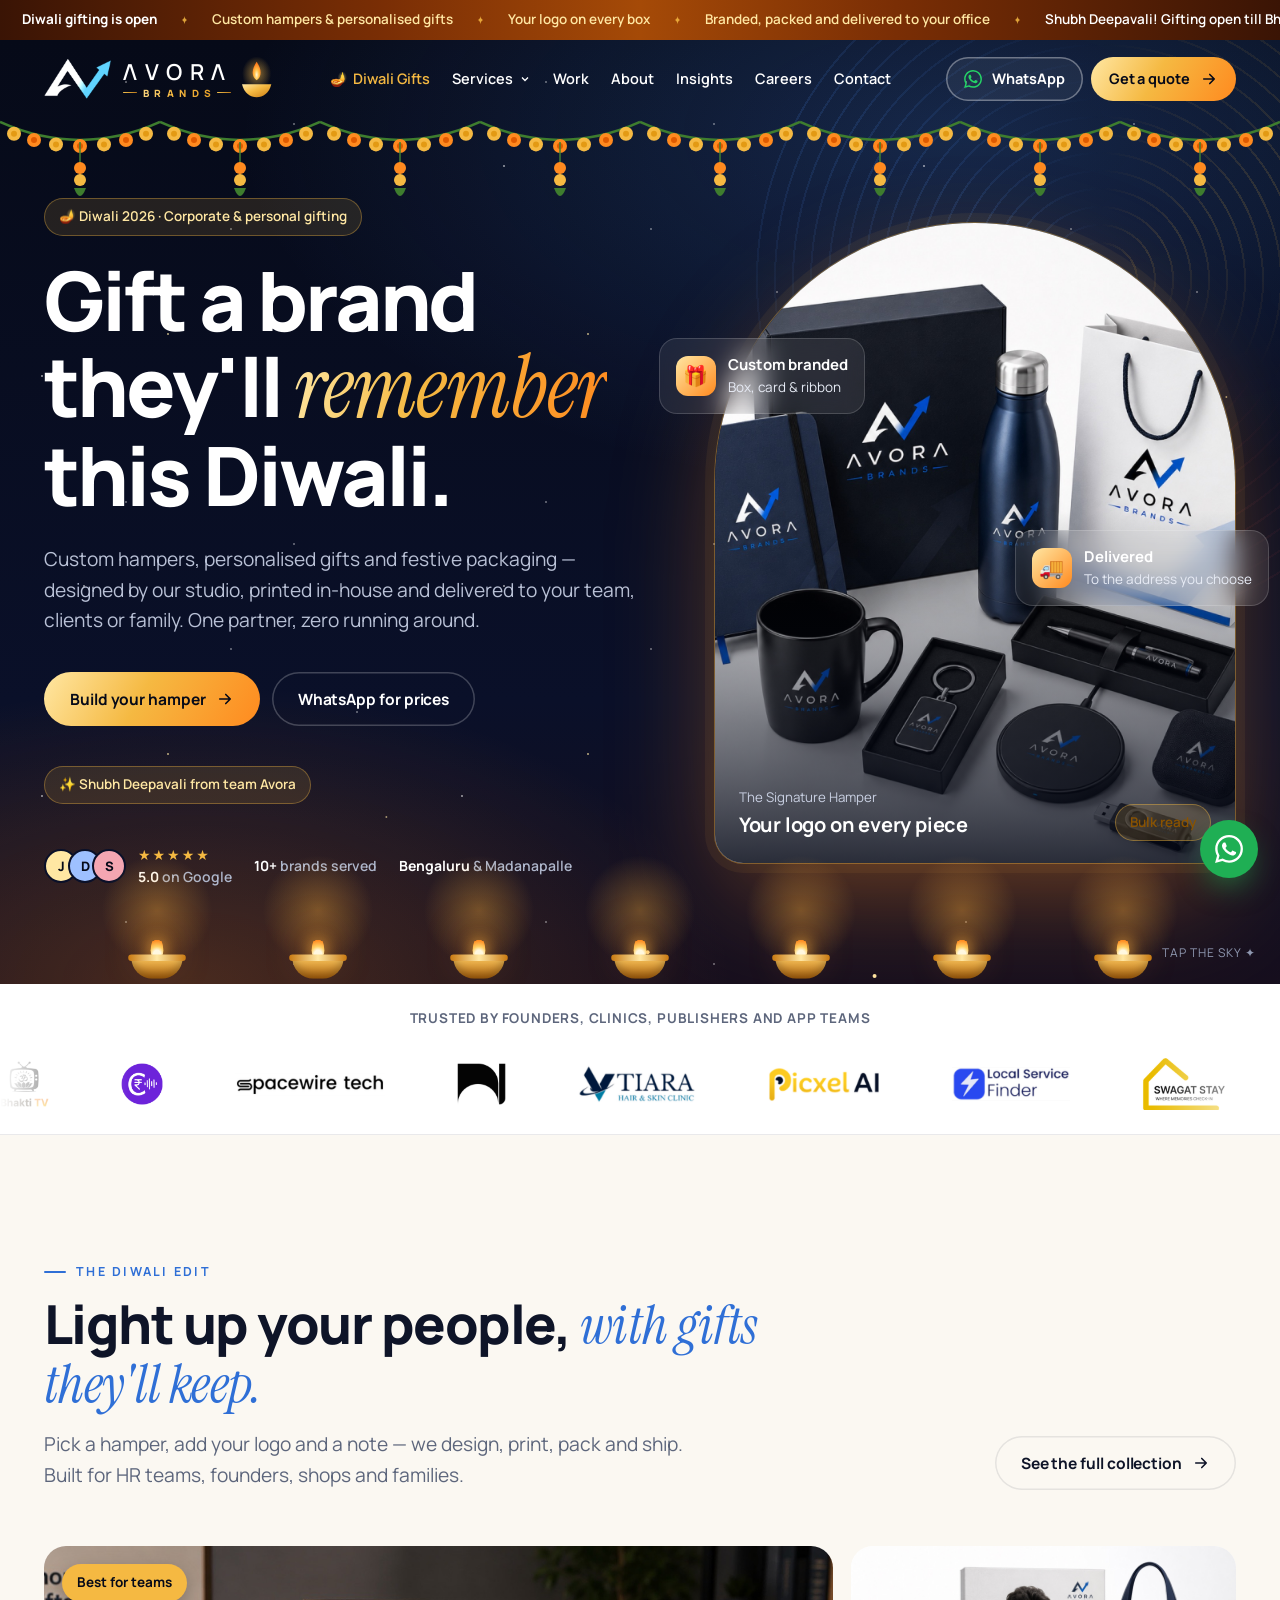
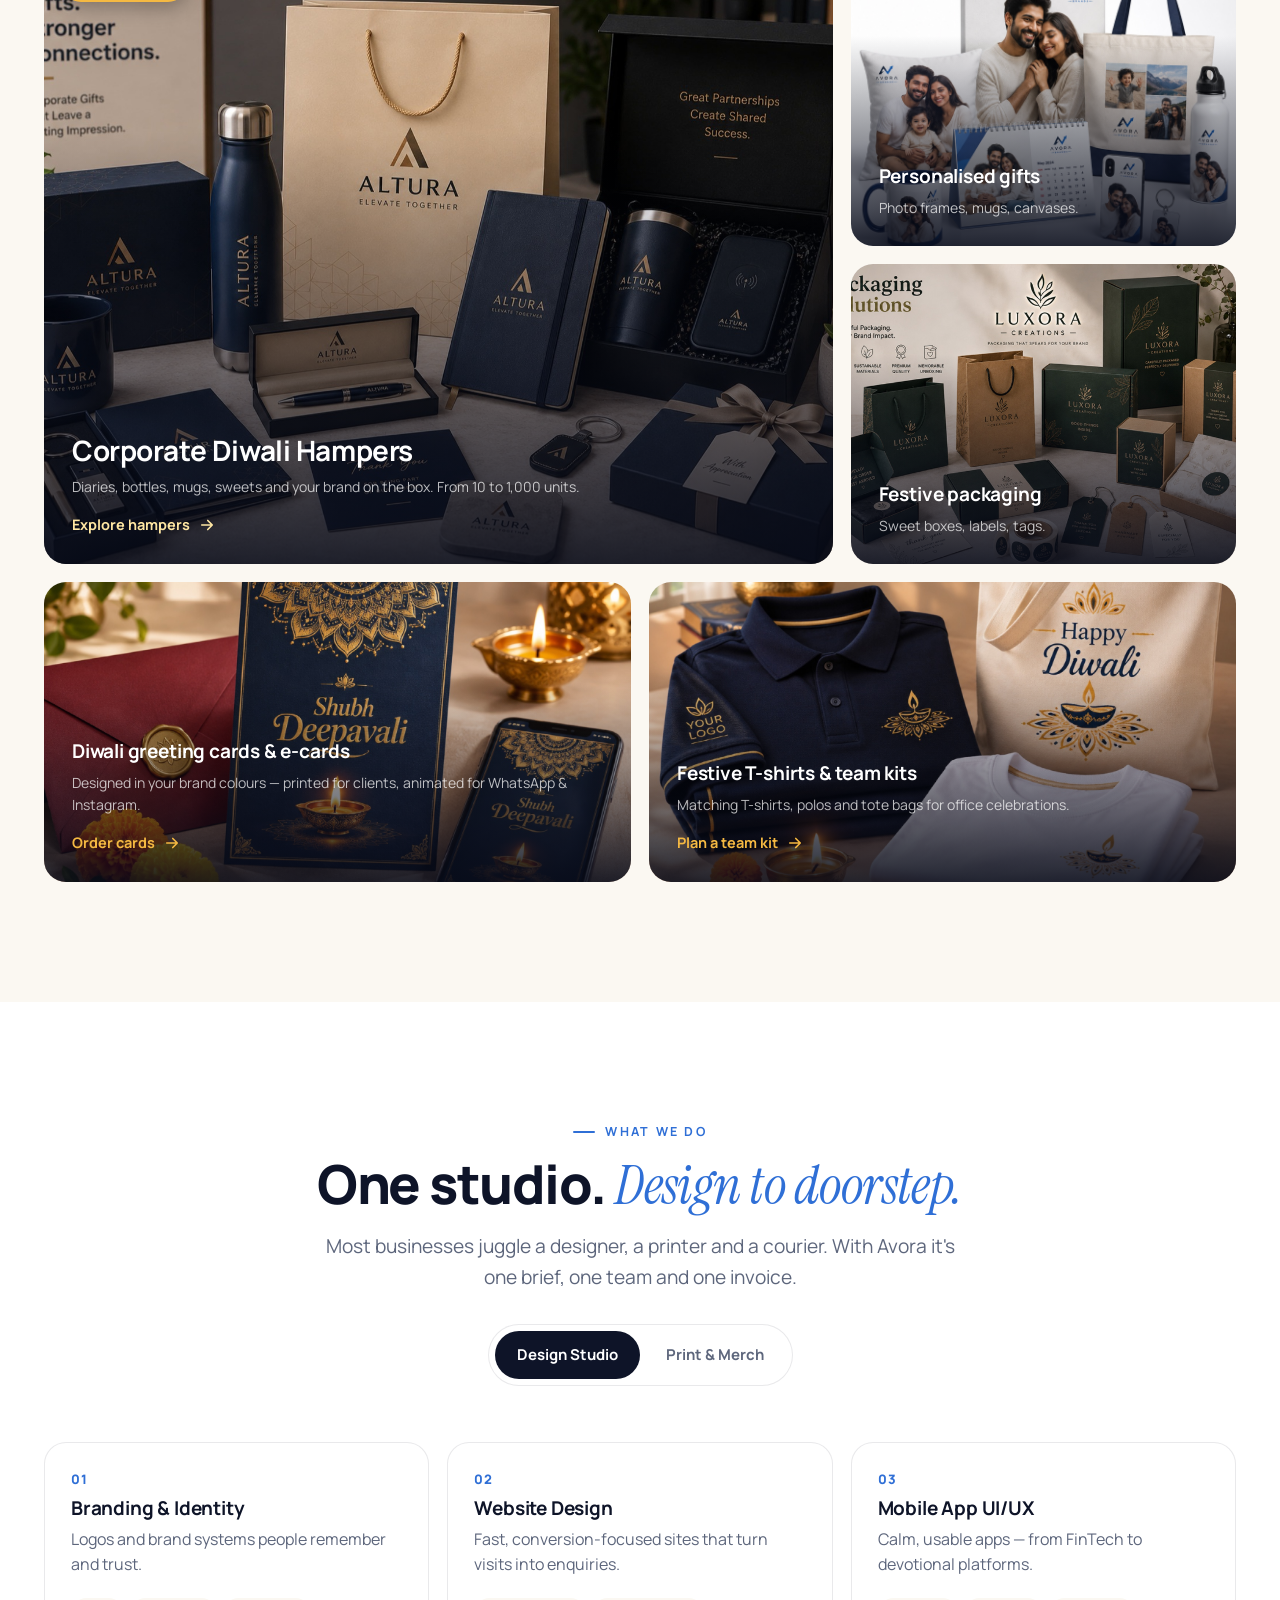
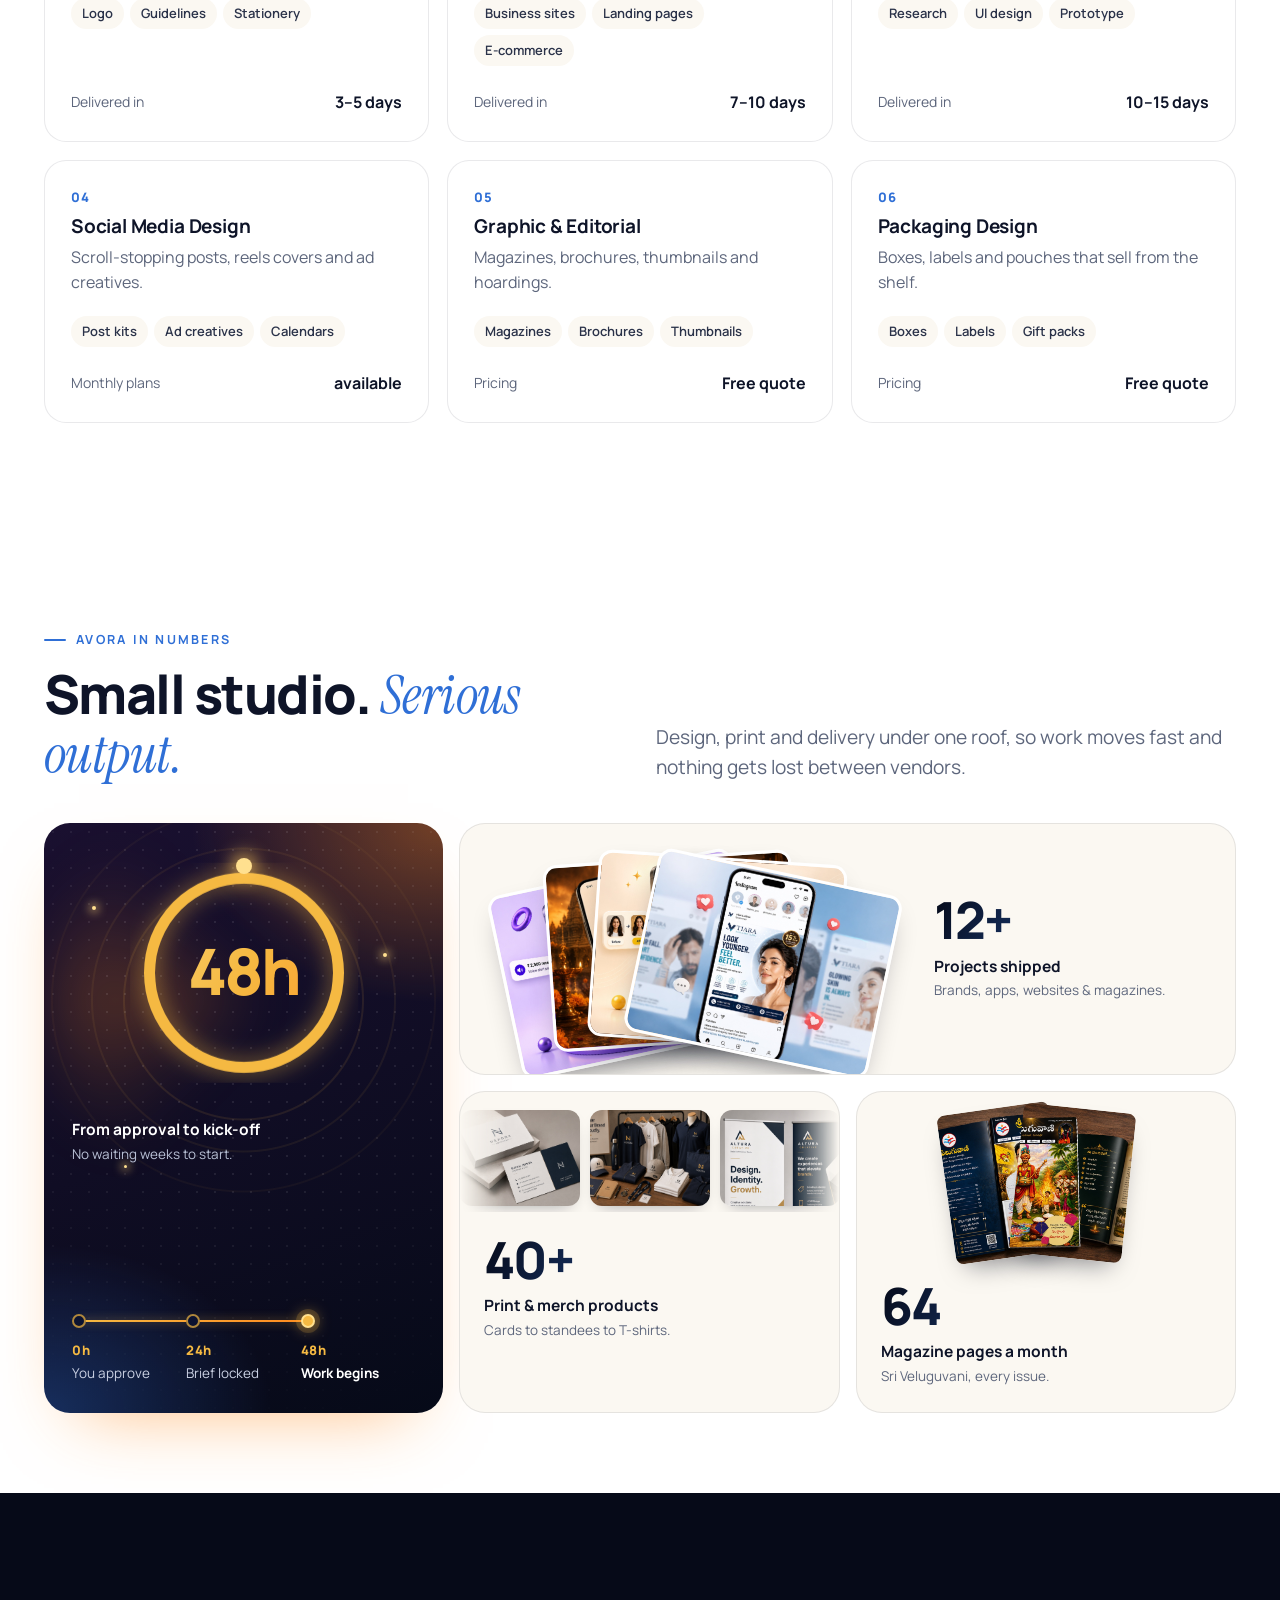
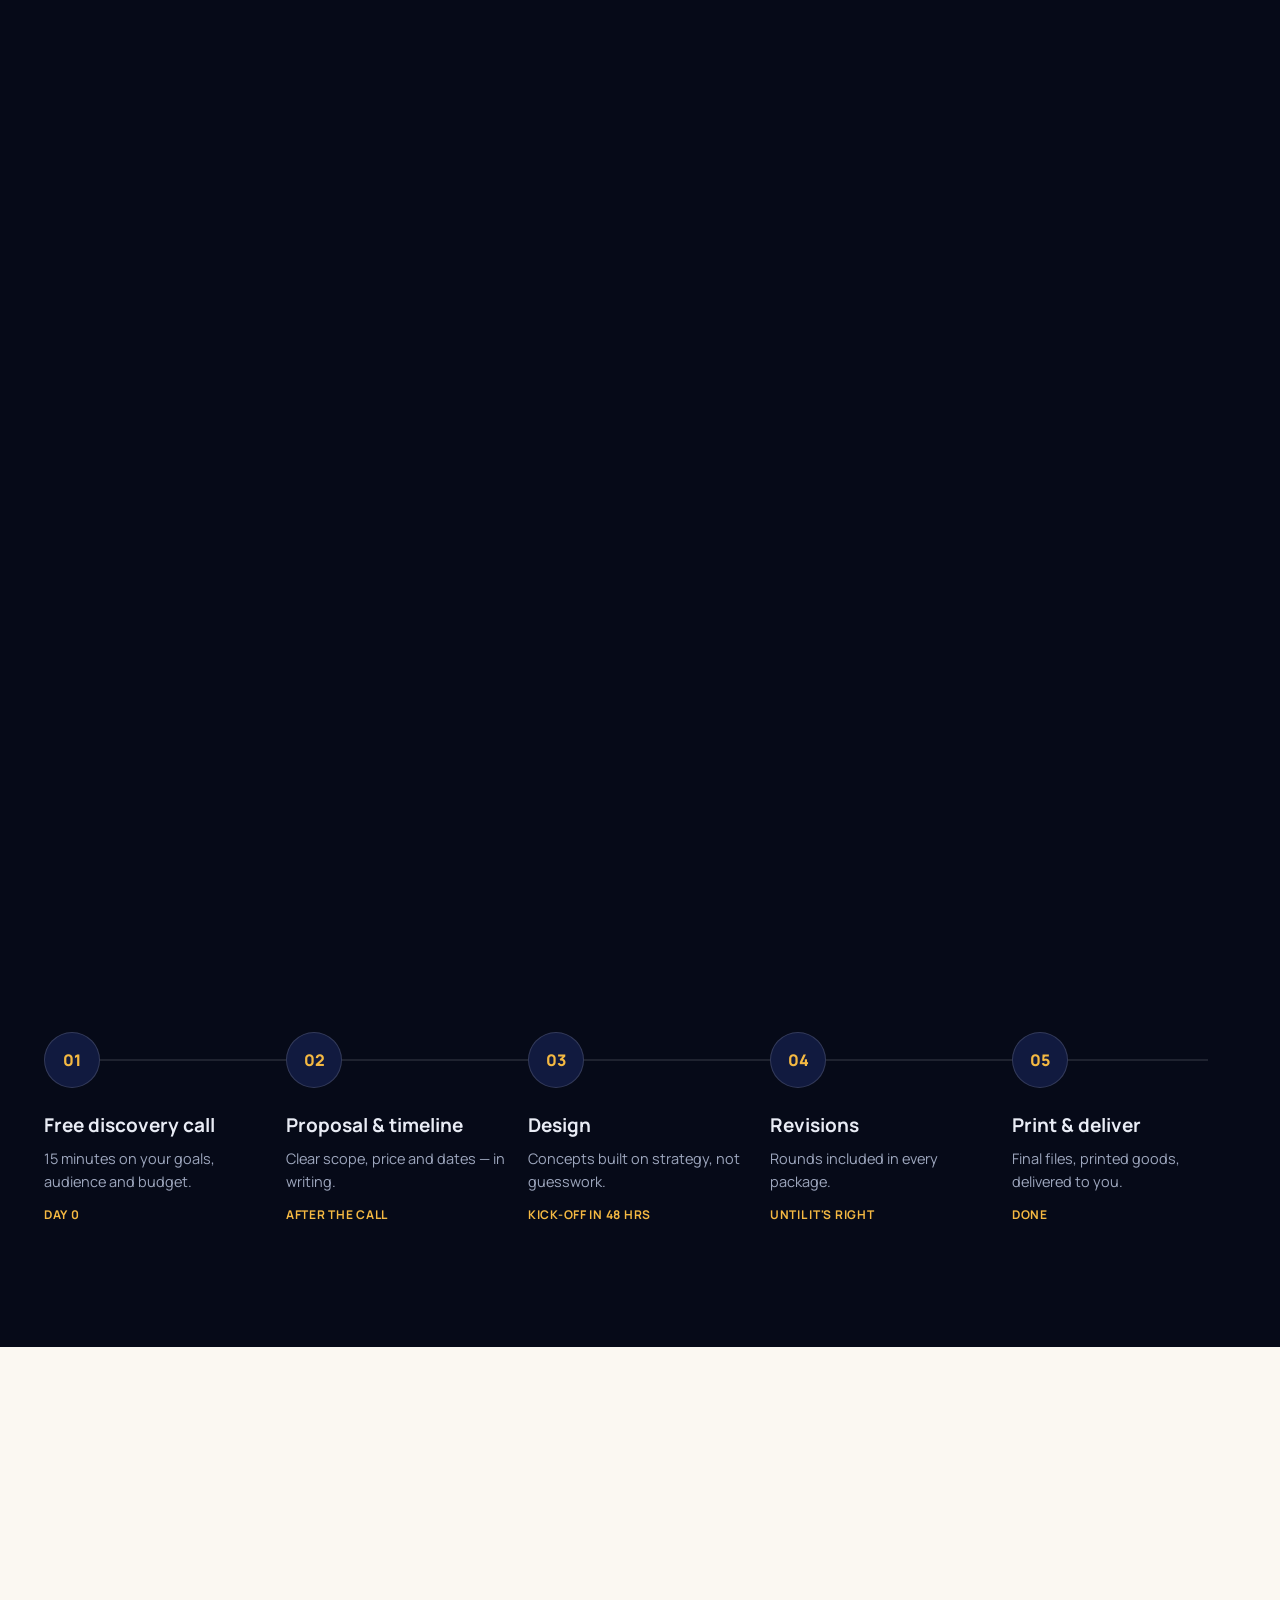
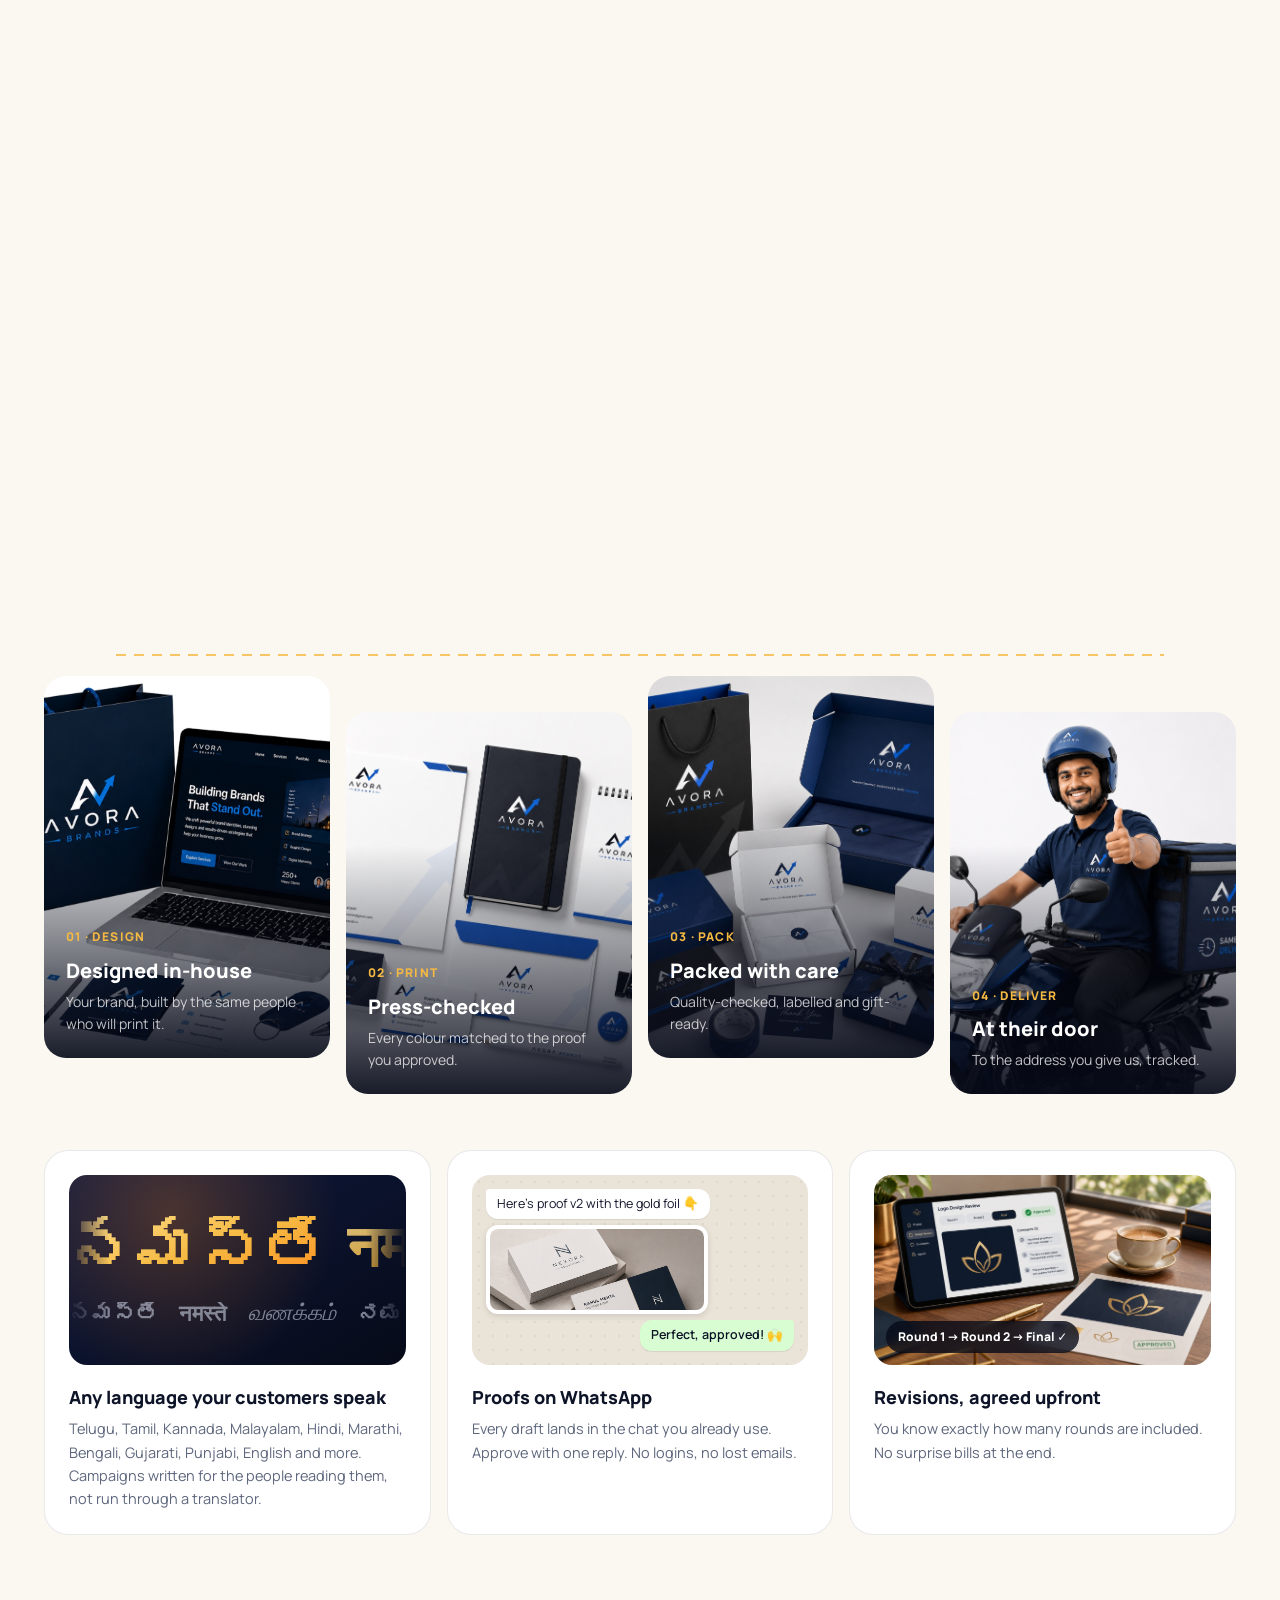
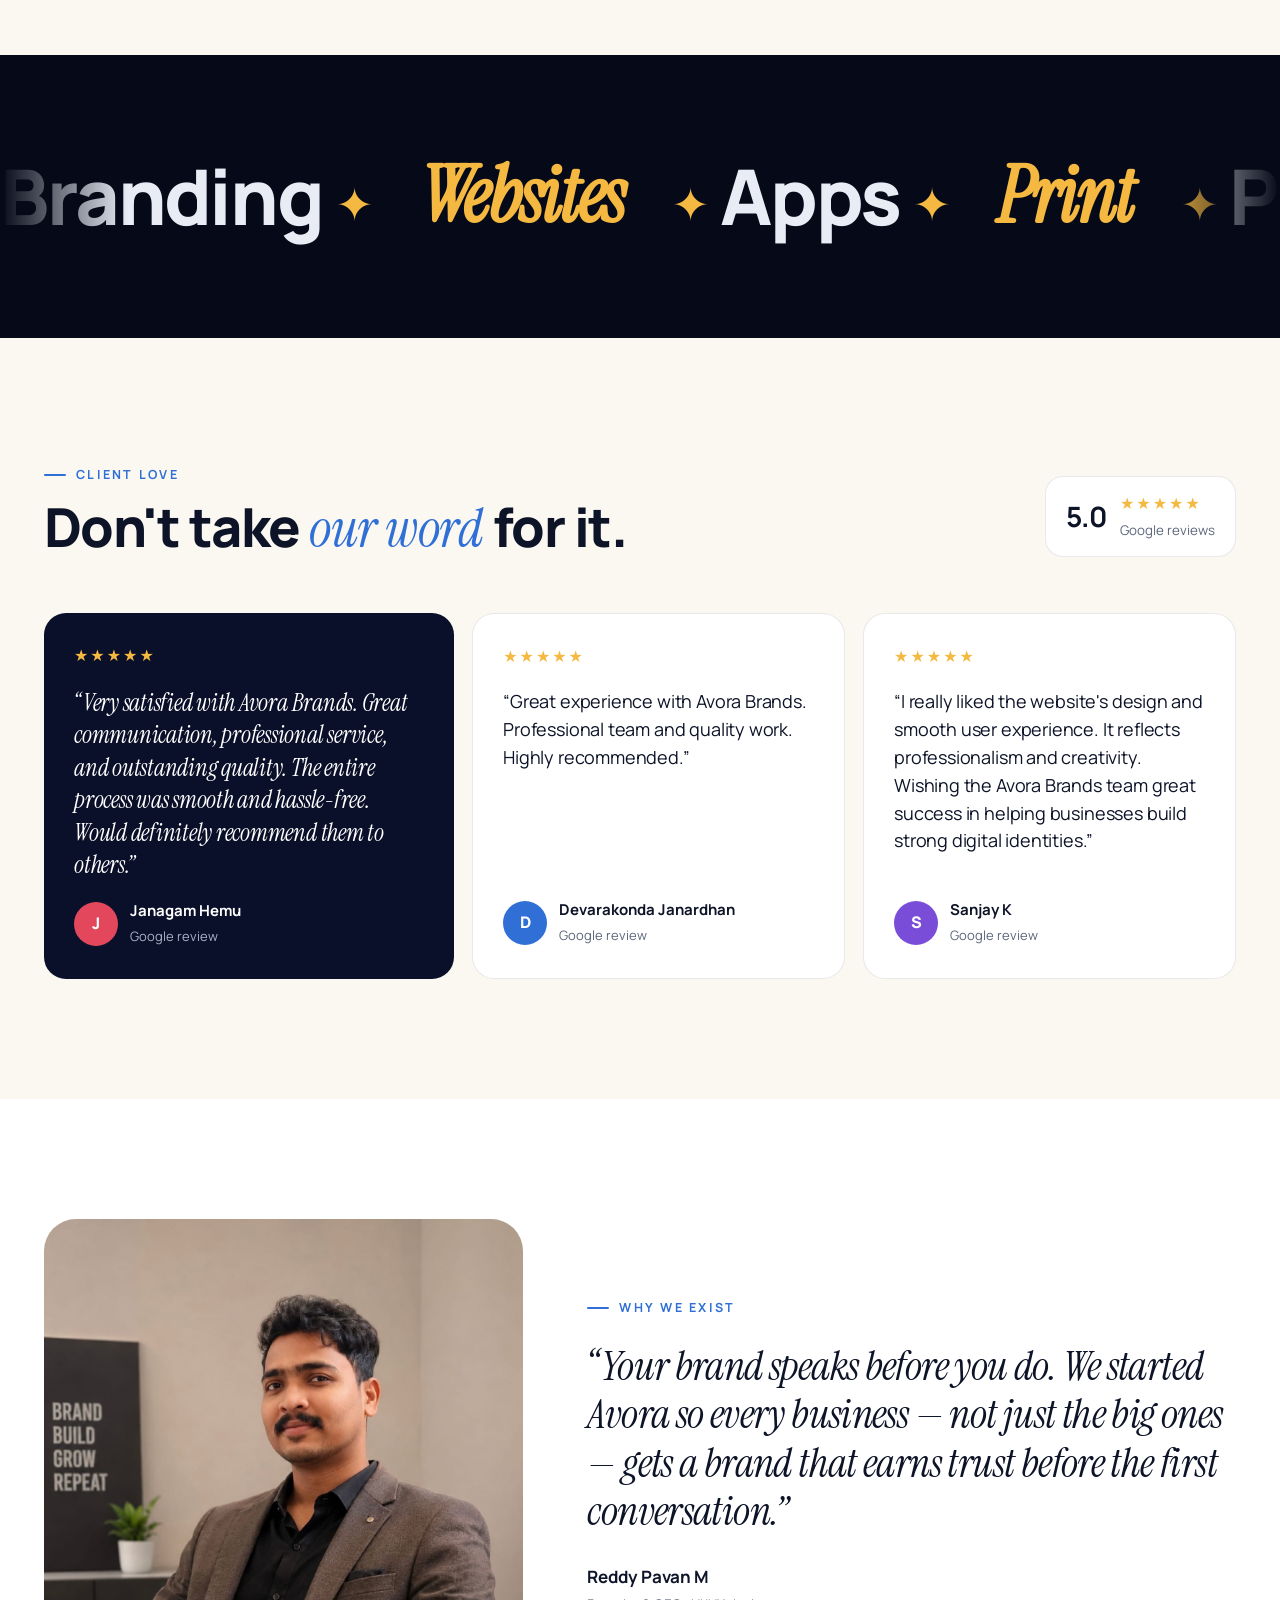
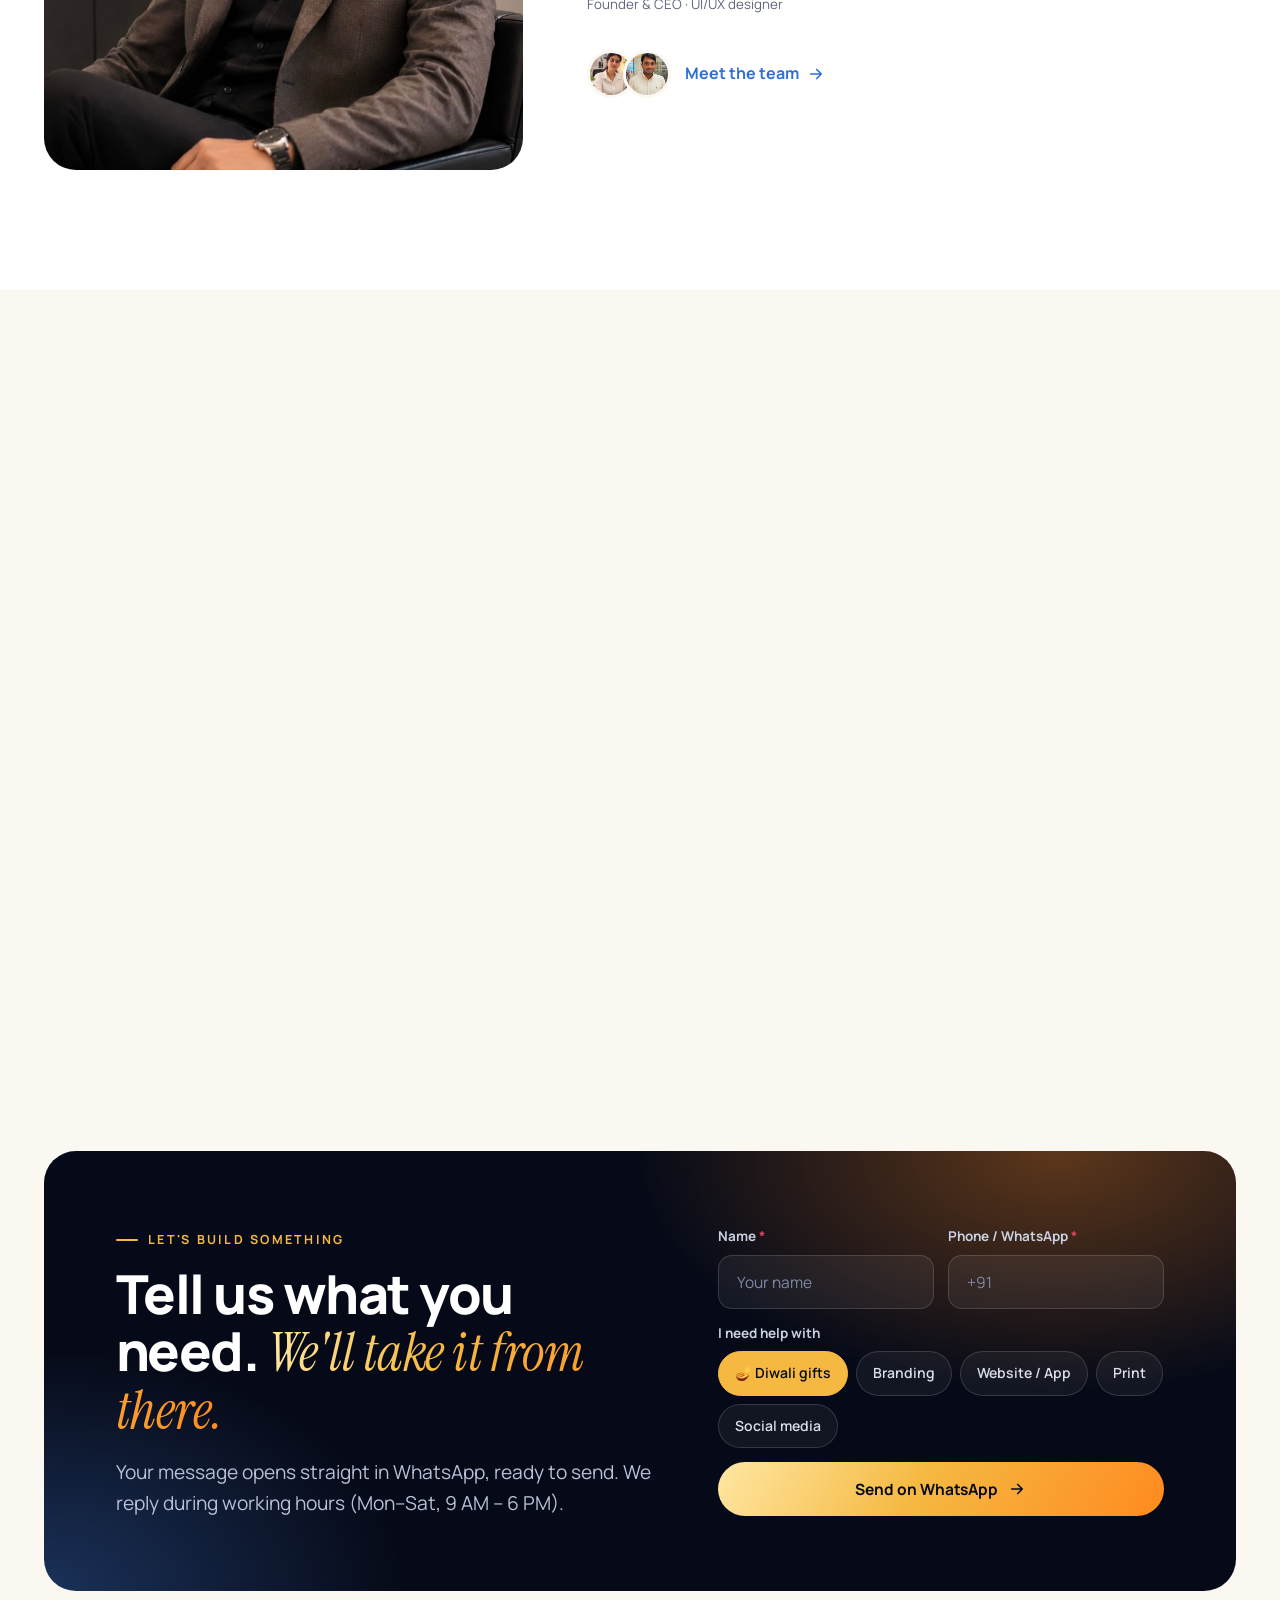
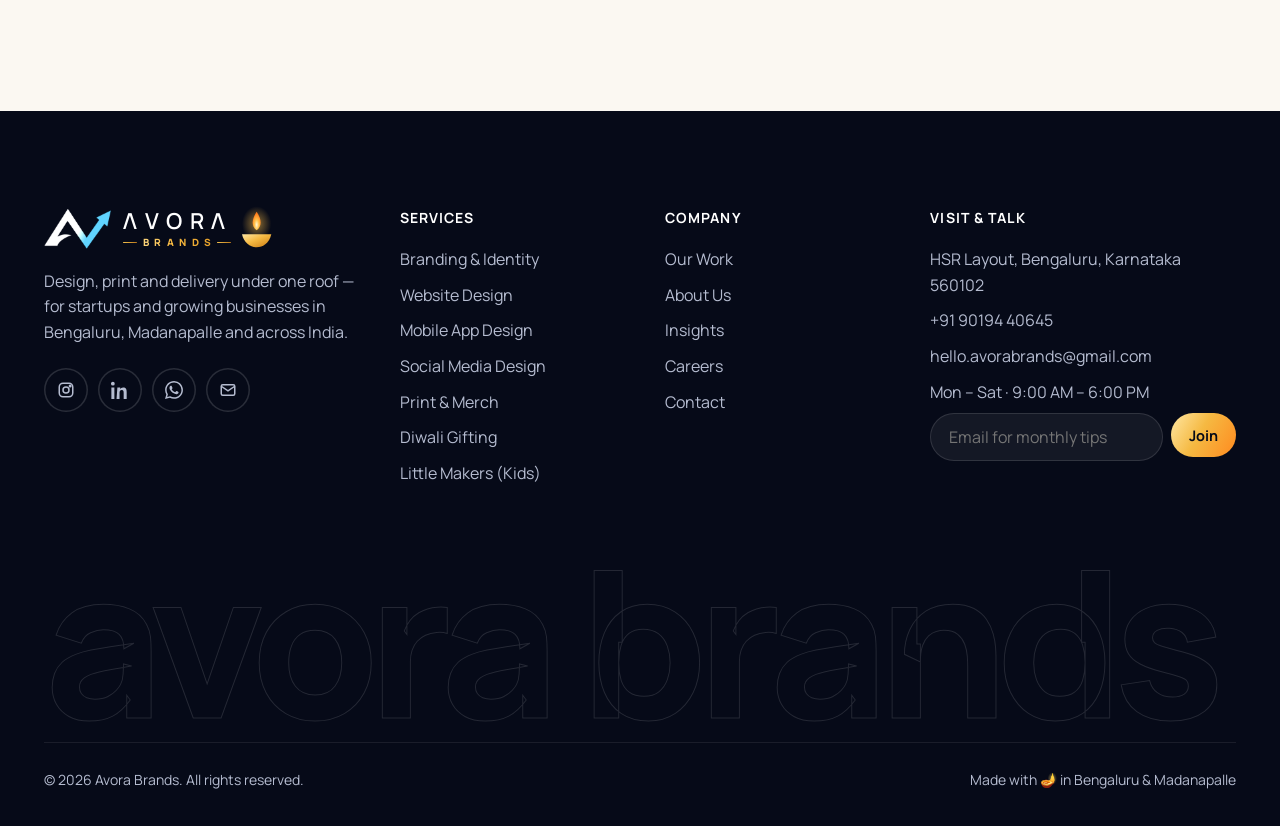
==== commit f6891fe7: "Full 2026 redesign with Little Makers" ====
--- a/index.html
+++ b/index.html
@@ -7,7 +7,7 @@
 <meta name="description" content="Avora Brands designs, prints and delivers everything your business needs — branding, websites, apps, print and custom Diwali gift hampers. Bengaluru & Madanapalle.">
 <meta property="og:title" content="Avora Brands — Gift a brand they'll remember this Diwali">
 <meta property="og:description" content="Custom Diwali hampers, personalised gifts and branding — designed, printed and delivered under one roof.">
-<meta property="og:image" content="https://www.avorabrands.in/images/disc-corporate-gifts.jpg">
+<meta property="og:image" content="images/disc-corporate-gifts.jpg">
 <meta name="theme-color" content="#060A18">
 <link rel="icon" href="data:image/svg+xml,<svg xmlns='http://www.w3.org/2000/svg' viewBox='0 0 100 100'><text y='.9em' font-size='90'>🪔</text></svg>">
 <link rel="preconnect" href="https://fonts.googleapis.com"><link rel="preconnect" href="https://fonts.gstatic.com" crossorigin>
@@ -46,11 +46,11 @@
 
         <div class="hero-visual reveal-scale" style="--d:.2s">
           <div class="arch">
-            <img src="https://www.avorabrands.in/images/disc-corporate-gifts.jpg" alt="An Avora-branded corporate gift hamper: box, bottle, mug, notebook, pen and tote bag" fetchpriority="high">
+            <img src="images/disc-corporate-gifts.jpg" alt="An Avora-branded corporate gift hamper: box, bottle, mug, notebook, pen and tote bag" fetchpriority="high">
             <div class="arch-caption"><div><small>The Signature Hamper</small><strong>Your logo on every piece</strong></div><span class="chip chip--gold">Bulk ready</span></div>
           </div>
           <div class="float-card fc-1"><span class="ic">🎁</span><span><b>Custom branded</b>Box, card & ribbon</span></div>
-          <div class="float-card fc-2"><span class="ic">🚚</span><span><b>Delivered</b>To one or 500 addresses</span></div>
+          <div class="float-card fc-2"><span class="ic">🚚</span><span><b>Delivered</b>To the address you choose</span></div>
         </div>
       </div>
     </div>
@@ -70,39 +70,39 @@
       <div class="sec-head">
         <div>
           <span class="eyebrow reveal">The Diwali Edit</span>
-          <h2 class="h2 reveal">Light up your people, <span class="serif blue-text">not your to-do list.</span></h2>
+          <h2 class="h2 reveal">Light up your people, <span class="serif blue-text">with gifts they'll keep.</span></h2>
           <p class="lead reveal">Pick a hamper, add your logo and a note — we design, print, pack and ship. Built for HR teams, founders, shops and families.</p>
         </div>
         <a class="btn btn--ghost reveal" href="diwali.html">See the full collection <i data-i="arrow"></i></a>
       </div>
       <div class="bento">
         <a href="diwali.html#hampers" class="tile tile--img w4 h2r reveal">
-          <img src="https://www.avorabrands.in/images/cat-corporate-gifts.jpg" alt="Navy branded corporate gift hamper set" loading="lazy">
+          <img src="images/cat-corporate-gifts.jpg" alt="Navy branded corporate gift hamper set" loading="lazy">
           <span class="chip chip--gold tag">Best for teams</span>
           <h3 class="h3">Corporate Diwali Hampers</h3>
           <p>Diaries, bottles, mugs, sweets and your brand on the box. From 10 to 1,000 units.</p>
           <span class="tile-cta">Explore hampers <i data-i="arrow"></i></span>
         </a>
         <a href="diwali.html#personal" class="tile tile--img w2 reveal" style="--d:.08s">
-          <img src="https://www.avorabrands.in/images/disc-photo-gifts.jpg" alt="Personalised photo gifts" loading="lazy">
+          <img src="images/disc-photo-gifts.jpg" alt="Personalised photo gifts" loading="lazy">
           <h3 class="h4">Personalised gifts</h3>
           <p>Photo frames, mugs, canvases.</p>
         </a>
         <a href="diwali.html#packaging" class="tile tile--img w2 reveal" style="--d:.16s">
-          <img src="https://www.avorabrands.in/images/cat-packaging.jpg" alt="Custom branded packaging" loading="lazy">
+          <img src="images/cat-packaging.jpg" alt="Custom branded packaging" loading="lazy">
           <h3 class="h4">Festive packaging</h3>
           <p>Sweet boxes, labels, tags.</p>
         </a>
-        <a href="diwali.html#cards" class="tile tile--gold w3 reveal">
-          <span style="font-size:34px">💌</span>
-          <h3 class="h4 mt-16">Diwali greeting cards & e-cards</h3>
+        <a href="diwali.html#cards" class="tile tile--img w3 reveal">
+          <img src="images/diwali-greeting-cards.jpg" alt="Navy and gold Shubh Deepavali greeting card with envelope and matching phone e-card" loading="lazy">
+          <h3 class="h4">Diwali greeting cards & e-cards</h3>
           <p>Designed in your brand colours — printed for clients, animated for WhatsApp & Instagram.</p>
-          <span class="tile-cta" style="color:#8A5300">Order cards <i data-i="arrow"></i></span>
-        </a>
-        <a href="diwali.html#apparel" class="tile tile--navy w3 reveal" style="--d:.08s">
-          <span style="font-size:34px">👕</span>
-          <h3 class="h4 mt-16">Festive tees & team kits</h3>
-          <p style="color:#A9B1C7">Matching T-shirts, kurtas-print polos and tote bags for office celebrations.</p>
+          <span class="tile-cta" style="color:var(--gold)">Order cards <i data-i="arrow"></i></span>
+        </a>
+        <a href="diwali.html#apparel" class="tile tile--img w3 reveal" style="--d:.08s">
+          <img src="images/diwali-team-kit.jpg" alt="Navy polos, white T-shirts and a Happy Diwali tote with gold diya prints" loading="lazy">
+          <h3 class="h4">Festive T-shirts & team kits</h3>
+          <p>Matching T-shirts, polos and tote bags for office celebrations.</p>
           <span class="tile-cta" style="color:var(--gold)">Plan a team kit <i data-i="arrow"></i></span>
         </a>
       </div>
@@ -124,23 +124,23 @@
 
       <div class="tab-panel active" id="tab-design" data-panel-group="svc" role="tabpanel">
         <div class="svc-row">
-          <a class="svc spotlight" href="design.html#branding"><span class="num">01</span><h3 class="h4">Branding & Identity</h3><p class="muted">Logos and brand systems people remember and trust.</p><ul><li>Logo</li><li>Guidelines</li><li>Stationery</li></ul><span class="from">Typical timeline <b>5–7 days</b></span></a>
-          <a class="svc spotlight" href="design.html#website"><span class="num">02</span><h3 class="h4">Website Design</h3><p class="muted">Fast, conversion-focused sites that turn visits into enquiries.</p><ul><li>Business sites</li><li>Landing pages</li><li>E-commerce</li></ul><span class="from">Typical timeline <b>10–15 days</b></span></a>
-          <a class="svc spotlight" href="design.html#app"><span class="num">03</span><h3 class="h4">Mobile App UI/UX</h3><p class="muted">Calm, usable apps — from FinTech to devotional platforms.</p><ul><li>Research</li><li>UI design</li><li>Prototype</li></ul><span class="from">Typical timeline <b>3–6 weeks</b></span></a>
+          <a class="svc spotlight" href="design.html#branding"><span class="num">01</span><h3 class="h4">Branding & Identity</h3><p class="muted">Logos and brand systems people remember and trust.</p><ul><li>Logo</li><li>Guidelines</li><li>Stationery</li></ul><span class="from">Delivered in <b>3–5 days</b></span></a>
+          <a class="svc spotlight" href="design.html#website"><span class="num">02</span><h3 class="h4">Website Design</h3><p class="muted">Fast, conversion-focused sites that turn visits into enquiries.</p><ul><li>Business sites</li><li>Landing pages</li><li>E-commerce</li></ul><span class="from">Delivered in <b>7–10 days</b></span></a>
+          <a class="svc spotlight" href="design.html#app"><span class="num">03</span><h3 class="h4">Mobile App UI/UX</h3><p class="muted">Calm, usable apps — from FinTech to devotional platforms.</p><ul><li>Research</li><li>UI design</li><li>Prototype</li></ul><span class="from">Delivered in <b>10–15 days</b></span></a>
           <a class="svc spotlight" href="design.html#social"><span class="num">04</span><h3 class="h4">Social Media Design</h3><p class="muted">Scroll-stopping posts, reels covers and ad creatives.</p><ul><li>Post kits</li><li>Ad creatives</li><li>Calendars</li></ul><span class="from">Monthly plans <b>available</b></span></a>
-          <a class="svc spotlight" href="design.html#graphic"><span class="num">05</span><h3 class="h4">Graphic & Editorial</h3><p class="muted">Magazines, brochures, thumbnails and hoardings.</p><ul><li>Magazines</li><li>Brochures</li><li>Thumbnails</li></ul><span class="from">Per project <b>quote</b></span></a>
-          <a class="svc spotlight" href="design.html#packaging"><span class="num">06</span><h3 class="h4">Packaging Design</h3><p class="muted">Boxes, labels and pouches that sell from the shelf.</p><ul><li>Boxes</li><li>Labels</li><li>Gift packs</li></ul><span class="from">Per SKU <b>quote</b></span></a>
+          <a class="svc spotlight" href="design.html#graphic"><span class="num">05</span><h3 class="h4">Graphic & Editorial</h3><p class="muted">Magazines, brochures, thumbnails and hoardings.</p><ul><li>Magazines</li><li>Brochures</li><li>Thumbnails</li></ul><span class="from">Pricing <b>Free quote</b></span></a>
+          <a class="svc spotlight" href="design.html#packaging"><span class="num">06</span><h3 class="h4">Packaging Design</h3><p class="muted">Boxes, labels and pouches that sell from the shelf.</p><ul><li>Boxes</li><li>Labels</li><li>Gift packs</li></ul><span class="from">Pricing <b>Free quote</b></span></a>
         </div>
       </div>
 
       <div class="tab-panel" id="tab-print" data-panel-group="svc" role="tabpanel">
         <div class="svc-row">
-          <a class="svc" href="print.html#cards"><div class="svc-img"><img src="https://www.avorabrands.in/images/img-business-cards.jpg" alt="Business cards" loading="lazy"></div><h3 class="h4">Visiting Cards</h3><p class="muted">Matte, gloss, foil, metallic, QR.</p><span class="from">From <b>₹3 / card</b></span></a>
-          <a class="svc" href="print.html#stationery"><div class="svc-img"><img src="https://www.avorabrands.in/images/img-letterhead.jpg" alt="Letterheads" loading="lazy"></div><h3 class="h4">Letterheads & Stationery</h3><p class="muted">Letterheads, envelopes, ID cards, stamps.</p><span class="from">From <b>₹19 / sheet</b></span></a>
-          <a class="svc" href="print.html#marketing"><div class="svc-img"><img src="https://www.avorabrands.in/images/img-brochure.jpg" alt="Brochures" loading="lazy"></div><h3 class="h4">Brochures & Flyers</h3><p class="muted">Folded, bound and ready to hand out.</p><span class="from">From <b>₹50 / piece</b></span></a>
-          <a class="svc" href="print.html#signage"><div class="svc-img"><img src="https://www.avorabrands.in/images/img-standee.jpg" alt="Roll-up standee" loading="lazy"></div><h3 class="h4">Standees & Signage</h3><p class="muted">Roll-ups, banners, store branding.</p><span class="from">From <b>₹1,850 / standee</b></span></a>
-          <a class="svc" href="print.html#apparel"><div class="svc-img"><img src="https://www.avorabrands.in/images/cat-apparel.jpg" alt="Printed apparel" loading="lazy"></div><h3 class="h4">Apparel & Merch</h3><p class="muted">Tees, polos, hoodies, caps, totes.</p><span class="from">Bulk <b>pricing</b></span></a>
-          <a class="svc" href="print.html#packaging"><div class="svc-img"><img src="https://www.avorabrands.in/images/cat-labels.webp" alt="Labels and packaging" loading="lazy"></div><h3 class="h4">Labels & Packaging</h3><p class="muted">Custom boxes, stickers, kraft bags.</p><span class="from">Per SKU <b>quote</b></span></a>
+          <a class="svc" href="print.html#cards"><div class="svc-img"><img src="images/img-business-cards.jpg" alt="Business cards" loading="lazy"></div><h3 class="h4">Visiting Cards</h3><p class="muted">Matte, gloss, foil, metallic, QR.</p><span class="from">From <b>₹3 / card</b></span></a>
+          <a class="svc" href="print.html#stationery"><div class="svc-img"><img src="images/img-letterhead.jpg" alt="Letterheads" loading="lazy"></div><h3 class="h4">Letterheads & Stationery</h3><p class="muted">Letterheads, envelopes, ID cards, stamps.</p><span class="from">From <b>₹19 / sheet</b></span></a>
+          <a class="svc" href="print.html#marketing"><div class="svc-img"><img src="images/img-brochure.jpg" alt="Brochures" loading="lazy"></div><h3 class="h4">Brochures & Flyers</h3><p class="muted">Folded, bound and ready to hand out.</p><span class="from">From <b>₹50 / piece</b></span></a>
+          <a class="svc" href="print.html#signage"><div class="svc-img"><img src="images/img-standee.jpg" alt="Roll-up standee" loading="lazy"></div><h3 class="h4">Standees & Signage</h3><p class="muted">Roll-ups, banners, store branding.</p><span class="from">From <b>₹1,850 / standee</b></span></a>
+          <a class="svc" href="print.html#apparel"><div class="svc-img"><img src="images/cat-apparel.jpg" alt="Printed apparel" loading="lazy"></div><h3 class="h4">Apparel & Merch</h3><p class="muted">Tees, polos, hoodies, caps, totes.</p><span class="from">Bulk <b>pricing</b></span></a>
+          <a class="svc" href="print.html#packaging"><div class="svc-img"><img src="images/cat-labels.webp" alt="Labels and packaging" loading="lazy"></div><h3 class="h4">Labels & Packaging</h3><p class="muted">Custom boxes, stickers, kraft bags.</p><span class="from">Pricing <b>Free quote</b></span></a>
         </div>
       </div>
     </div>
@@ -149,11 +149,34 @@
   <!-- ============ STATS ============ -->
   <section class="section--tight section--white" aria-label="Avora in numbers">
     <div class="container">
-      <div class="stats">
-        <div class="stat"><b data-count="12" data-suffix="+">12+</b><span>Projects shipped & showcased</span></div>
-        <div class="stat"><b data-count="40" data-suffix="+">40+</b><span>Print & merch products</span></div>
-        <div class="stat"><b data-count="64">64</b><span>Magazine pages designed every month</span></div>
-        <div class="stat"><b data-count="48" data-suffix="h">48h</b><span>From approval to kick-off</span></div>
+      <div class="nb-head">
+        <div><span class="eyebrow reveal">Avora in numbers</span>
+        <h2 class="h2 mt-16 reveal">Small studio. <span class="serif blue-text">Serious output.</span></h2></div>
+        <p class="lead reveal">Design, print and delivery under one roof, so work moves fast and nothing gets lost between vendors.</p>
+      </div>
+      <div class="num-bento">
+        <div class="nb nb--time reveal"><span class="nb-bg" aria-hidden="true"></span><span class="nb-spark s1"></span><span class="nb-spark s2"></span><span class="nb-spark s3"></span>
+          <div class="nb-ring" aria-hidden="true"><svg viewBox="0 0 200 200"><circle class="trk" cx="100" cy="100" r="86"/><circle class="bar" cx="100" cy="100" r="86"/></svg><span class="nb-dot"></span></div>
+          <b class="nb-num" data-count="48" data-suffix="h">48h</b>
+          <div class="nb-copy"><span class="nb-label">From approval to kick-off</span><small>No waiting weeks to start.</small></div>
+          <ol class="nb-tl" aria-label="How the first 48 hours go">
+            <li><i></i><b>0h</b><span>You approve</span></li>
+            <li><i></i><b>24h</b><span>Brief locked</span></li>
+            <li class="now"><i></i><b>48h</b><span>Work begins</span></li>
+          </ol>
+        </div>
+        <a class="nb nb--work reveal" style="--d:.06s" href="work.html">
+          <div class="nb-fan" aria-hidden="true"><img src="images/cashalert-app-thumb.jpg" alt=""><img src="images/img-bhaktitv.jpg" alt=""><img src="images/picxel-app-thumb.jpg" alt=""><img src="images/tiara-social1.jpg" alt=""></div>
+          <div class="nb-copy"><b class="nb-num" data-count="12" data-suffix="+">12+</b><span class="nb-label">Projects shipped</span><small>Brands, apps, websites & magazines.</small></div>
+        </a>
+        <a class="nb nb--print reveal" style="--d:.12s" href="print.html">
+          <div class="nb-strip" aria-hidden="true"><div class="nb-track"><img src="images/img-business-cards.jpg" alt="" loading="lazy"><img src="images/cat-apparel.jpg" alt="" loading="lazy"><img src="images/img-standee.jpg" alt="" loading="lazy"><img src="images/cat-gifts.webp" alt="" loading="lazy"><img src="images/img-letterhead.jpg" alt="" loading="lazy"><img src="images/cat-labels.webp" alt="" loading="lazy"><img src="images/img-brochure.jpg" alt="" loading="lazy"><img src="images/disc-drinkware.jpg" alt="" loading="lazy"><img src="images/img-business-cards.jpg" alt="" loading="lazy"><img src="images/cat-apparel.jpg" alt="" loading="lazy"><img src="images/img-standee.jpg" alt="" loading="lazy"><img src="images/cat-gifts.webp" alt="" loading="lazy"><img src="images/img-letterhead.jpg" alt="" loading="lazy"><img src="images/cat-labels.webp" alt="" loading="lazy"><img src="images/img-brochure.jpg" alt="" loading="lazy"><img src="images/disc-drinkware.jpg" alt="" loading="lazy"></div></div>
+          <div class="nb-copy"><b class="nb-num" data-count="40" data-suffix="+">40+</b><span class="nb-label">Print & merch products</span><small>Cards to standees to T-shirts.</small></div>
+        </a>
+        <a class="nb nb--mag reveal" style="--d:.18s" href="case.html?p=veluguvani">
+          <div class="nb-stack" aria-hidden="true"><img src="images/veluguvani2.jpg" alt=""><img src="images/veluguvani1.jpg" alt=""></div>
+          <div class="nb-copy"><b class="nb-num" data-count="64">64</b><span class="nb-label">Magazine pages a month</span><small>Sri Veluguvani, every issue.</small></div>
+        </a>
       </div>
     </div>
   </section>
@@ -168,7 +191,7 @@
         </div>
         <div class="flex gap-12 items-center reveal">
           <div class="scroller-nav" data-scroller-nav="homeWork"><button aria-label="Previous"><i data-i="left"></i></button><button aria-label="Next"><i data-i="arrow"></i></button></div>
-          <a class="btn btn--ghost" href="work.html">All case studies</a>
+          <a class="btn btn--ghost" href="work.html">Explore our work <i data-i="arrow"></i></a>
         </div>
       </div>
       <div class="work-scroller" id="homeWork" data-scroller data-work="featured"></div>
@@ -190,20 +213,59 @@
   </section>
 
   <!-- ============ WHY ============ -->
-  <section class="section">
-    <div class="container">
-      <div class="sec-head"><div><span class="eyebrow reveal">Why Avora</span><h2 class="h2 reveal">Small team. <span class="serif blue-text">Big ownership.</span></h2></div></div>
-      <div class="bento">
-        <div class="tile tile--navy w3 h2r spotlight reveal" style="justify-content:space-between">
-          <span class="chip chip--gold" style="align-self:flex-start">Our edge</span>
-          <div><h3 class="h2" style="font-size:clamp(30px,3.4vw,46px)">Design, print & delivery<br><span class="serif gold-text">under one roof.</span></h3>
-          <p class="mt-16" style="max-width:440px">The person who designs your visiting card is the one who checks the print proof. Nothing gets lost between vendors — colours, sizes and deadlines stay yours.</p></div>
-        </div>
-        <div class="tile spotlight reveal w3" style="--d:.06s"><span style="font-size:30px">⚡</span><h3 class="h4 mt-16">Kick-off within 24–48 hours</h3><p>Approve the proposal and we start — with dates in writing.</p></div>
-        <div class="tile spotlight reveal w3" style="--d:.1s"><span style="font-size:30px">🔁</span><h3 class="h4 mt-16">Revisions included</h3><p>The number of rounds is agreed upfront in every package — no surprises.</p></div>
-        <div class="tile spotlight reveal w2" style="--d:.14s"><span style="font-size:30px">🗣️</span><h3 class="h4 mt-16">We speak your market</h3><p>Telugu, Hindi & English work — magazines to devotional apps.</p></div>
-        <div class="tile spotlight reveal w2" style="--d:.18s"><span style="font-size:30px">💬</span><h3 class="h4 mt-16">Proofs on WhatsApp</h3><p>Updates, proofs and approvals where you already are.</p></div>
-        <div class="tile spotlight reveal w2" style="--d:.22s"><span style="font-size:30px">📦</span><h3 class="h4 mt-16">Delivered across India</h3><p>One office or hundreds of employee homes.</p></div>
+  <section class="section why3" aria-labelledby="whyTitle">
+    <div class="container">
+      <div class="why3-head">
+        <div><span class="eyebrow reveal">Why Avora</span>
+        <h2 class="h2 mt-16 reveal" id="whyTitle">Four vendors. <span class="serif blue-text">Or one Avora.</span></h2></div>
+        <p class="lead reveal">A designer, a printer, a packer and a courier means four follow-ups, four excuses and nobody owning the result. We own all of it, from the first sketch to the doorstep.</p>
+      </div>
+
+      <!-- 1. Before / after -->
+      <div class="vs reveal-scale" data-vs style="--pos:50%">
+        <div class="vs-side vs-old">
+          <img src="images/why-without.jpg" alt="" loading="lazy">
+          <span class="vs-tag">Without Avora</span>
+          <div class="vs-notes">
+            <p class="n1"><b>Brand doesn't match</b>Logo from one freelancer, cards from another. Nothing looks like the same company.</p>
+            <p class="n2"><b>Colours go wrong</b>The printer changes your blue, and you find out after 500 copies.</p>
+            <p class="n3"><b>Dates slip</b>The courier is late, so your Diwali gifts land after Diwali.</p>
+            <p class="n4"><b>Nobody owns it</b>Four vendors, four invoices, and every problem is “someone else's”.</p>
+          </div>
+        </div>
+        <div class="vs-side vs-new" aria-hidden="false">
+          <img src="images/why-with.jpg" alt="An organised desk where cards, box, tote, mug and invoice all share one brand, the invoice is paid and the order shows delivered on WhatsApp" loading="lazy">
+          <span class="vs-tag gold">With Avora</span>
+          <span class="vs-pin p1"><i>✓</i>Same brand on every piece</span>
+          <span class="vs-pin p2"><i>✓</i>Delivered on the promised date</span>
+          <span class="vs-pin p3"><i>✓</i>One invoice. Paid. Done.</span>
+          <span class="vs-pin p4"><i>✓</i>Every update on WhatsApp</span>
+          <div class="vs-thread">
+            <div class="vs-head"><span class="vs-av"><img src="images/favicon-512.png" alt=""></span><div><b>One Avora team</b><small>One contact · One invoice</small></div></div>
+            <p><span><b>One brand everywhere.</b> Card, box, website and social all match.</span><i>✓</i></p>
+            <p><span><b>Colours proofed first.</b> What you approve is exactly what prints.</span><i>✓</i></p>
+            <p><span><b>Dates in writing.</b> We confirm delivery before you pay.</span><i>✓</i></p>
+            <p class="last"><span><b>We own the result.</b> If anything's off, we fix it.</span><i>✓</i></p>
+          </div>
+        </div>
+        <span class="vs-handle" aria-hidden="true"><span></span></span>
+        <input class="vs-range" type="range" min="4" max="96" value="50" aria-label="Drag to compare the usual way with the Avora way">
+      </div>
+      <p class="vs-hint reveal">Drag to compare: juggling vendors vs one Avora team</p>
+
+      <!-- 2. Journey -->
+      <div class="journey">
+        <div class="j-card reveal"><img src="images/img-hero.jpg" alt="Avora brand design shown on laptop, phone and stationery" loading="lazy"><div class="j-cap"><span class="j-n">01 · Design</span><h3>Designed in-house</h3><p>Your brand, built by the same people who will print it.</p></div></div>
+        <div class="j-card reveal" style="--d:.08s"><img src="images/pop-business-stationery.jpg" alt="Printed business cards and stationery" loading="lazy"><div class="j-cap"><span class="j-n">02 · Print</span><h3>Press-checked</h3><p>Every colour matched to the proof you approved.</p></div></div>
+        <div class="j-card reveal" style="--d:.16s"><img src="images/disc-packaging.jpg" alt="Branded gift boxes being packed" loading="lazy"><div class="j-cap"><span class="j-n">03 · Pack</span><h3>Packed with care</h3><p>Quality-checked, labelled and gift-ready.</p></div></div>
+        <div class="j-card reveal" style="--d:.24s"><img src="images/pop-same-day-delivery.jpg" alt="Avora delivery rider on the way" loading="lazy"><div class="j-cap"><span class="j-n">04 · Deliver</span><h3>At their door</h3><p>To the address you give us, tracked.</p></div></div>
+      </div>
+
+      <!-- 3. Proof -->
+      <div class="proofs">
+        <div class="pf pf-lang reveal"><div class="pf-vis" aria-hidden="true"><div class="lg-row"><div class="lg-track"><span>నమస్తే</span><span>नमस्ते</span><span>வணக்கம்</span><span>ನಮಸ್ಕಾರ</span><span>നമസ്കാരം</span><span>নমস্কার</span><span>નમસ્તે</span><span>ਸਤ ਸ੍ਰੀ ਅਕਾਲ</span><span>ନମସ୍କାର</span><span>Hello</span><span>నమస్తే</span><span>नमस्ते</span><span>வணக்கம்</span><span>ನಮಸ್ಕಾರ</span><span>നമസ്കാരം</span><span>নমস্কার</span><span>નમસ્તે</span><span>ਸਤ ਸ੍ਰੀ ਅਕਾਲ</span><span>ନମସ୍କାର</span><span>Hello</span></div></div><div class="lg-row rev"><div class="lg-track"><span>నమస్తే</span><span>नमस्ते</span><span>வணக்கம்</span><span>ನಮಸ್ಕಾರ</span><span>നമസ്കാരം</span><span>নমস্কার</span><span>નમસ્તે</span><span>ਸਤ ਸ੍ਰੀ ਅਕਾਲ</span><span>ନମସ୍କାର</span><span>Hello</span><span>నమస్తే</span><span>नमस्ते</span><span>வணக்கம்</span><span>ನಮಸ್ಕಾರ</span><span>നമസ്കാരം</span><span>নমস্কার</span><span>નમસ્તે</span><span>ਸਤ ਸ੍ਰੀ ਅਕਾਲ</span><span>ନମସ୍କାର</span><span>Hello</span></div></div></div><h3>Any language your customers speak</h3><p>Telugu, Tamil, Kannada, Malayalam, Hindi, Marathi, Bengali, Gujarati, Punjabi, English and more. Campaigns written for the people reading them, not run through a translator.</p></div>
+        <div class="pf pf-wa reveal" style="--d:.08s"><div class="pf-vis" aria-hidden="true"><div class="bub in">Here's proof v2 with the gold foil 👇</div><div class="bub img"><img src="images/img-business-cards.jpg" alt="" loading="lazy"></div><div class="bub out">Perfect, approved! 🙌</div></div><h3>Proofs on WhatsApp</h3><p>Every draft lands in the chat you already use. Approve with one reply. No logins, no lost emails.</p></div>
+        <div class="pf pf-rev reveal" style="--d:.16s"><div class="pf-vis pf-photo"><img src="images/revisions-review.jpg" alt="Logo design review on a tablet with Round 1, Round 2 and Final tabs marked approved" loading="lazy"><span class="pf-badge">Round 1 → Round 2 → Final ✓</span></div><h3>Revisions, agreed upfront</h3><p>You know exactly how many rounds are included. No surprise bills at the end.</p></div>
       </div>
     </div>
   </section>
@@ -230,14 +292,13 @@
   <!-- ============ FOUNDER ============ -->
   <section class="section section--white">
     <div class="container founder">
-      <div class="founder-img reveal-scale"><img src="https://www.avorabrands.in/images/founder.jpg" alt="Reddy Pavan M, Founder & CEO of Avora Brands" loading="lazy"></div>
+      <div class="founder-img reveal-scale"><img src="images/founder.jpg" alt="Reddy Pavan M, Founder & CEO of Avora Brands" loading="lazy"></div>
       <div>
         <span class="eyebrow reveal">Why we exist</span>
         <blockquote class="mt-24 reveal">“Your brand speaks before you do. We started Avora so every business — not just the big ones — gets a brand that earns trust before the first conversation.”</blockquote>
         <div class="sig reveal"><div><b>Reddy Pavan M</b><small>Founder & CEO · UI/UX designer</small></div></div>
         <div class="team-strip reveal">
           <div class="faces" data-faces></div>
-          <span class="muted" style="font-weight:600">+ a team of designers, strategists & print specialists</span>
           <a class="link-arrow" href="about.html">Meet the team <i data-i="arrow"></i></a>
         </div>
       </div>
@@ -254,9 +315,9 @@
         <a class="btn btn--wa mt-32 reveal" href="#" data-wa-link="Hi Avora Brands! I have a question."><i data-i="wa"></i> Ask on WhatsApp</a>
       </div>
       <div class="faq reveal">
-        <details open><summary>How long does a project take?<span class="pm">+</span></summary><div class="ans">A logo takes 5–7 business days, a full brand identity 2–4 weeks, a website 10–15 days and a mobile app design 3–6 weeks. Print timelines depend on the product and are confirmed with your proof. You get a written timeline before we start.</div></details>
+        <details open><summary>How long does a project take?<span class="pm">+</span></summary><div class="ans">A logo takes 3–5 days, a full brand identity 1–2 weeks, a website 7–10 days and a mobile app design 10–15 days. Print timelines depend on the product and are confirmed with your proof. You get a written timeline before we start.</div></details>
         <details><summary>How much does it cost?<span class="pm">+</span></summary><div class="ans">Print has fixed prices (visiting cards from ₹3 each, letterheads from ₹19). Design is quoted per project after a free 15-minute call, so you only pay for what you need. <a href="contact.html">Get a quote →</a></div></details>
-        <details><summary>Can I order Diwali hampers in bulk with my logo?<span class="pm">+</span></summary><div class="ans">Yes. We brand the box, card, ribbon and products, and can ship to a single office or to each employee's home. <a href="diwali.html">See Diwali gifting →</a></div></details>
+        <details><summary>Can I order Diwali hampers in bulk with my logo?<span class="pm">+</span></summary><div class="ans">Yes. We brand the box, card, ribbon and products, and deliver to the address you share with us. <a href="diwali.html">See Diwali gifting →</a></div></details>
         <details><summary>Are revisions included?<span class="pm">+</span></summary><div class="ans">Always. The number of rounds depends on the package and is agreed upfront, so there are no surprises.</div></details>
         <details><summary>Do you work outside Bengaluru?<span class="pm">+</span></summary><div class="ans">Yes. We're based in HSR Layout, Bengaluru with roots in Madanapalle, and we deliver print and gifts across India. Design work happens fully online.</div></details>
         <details><summary>What do you need from me to start?<span class="pm">+</span></summary><div class="ans">A short brief about your business and audience, any references you like, and existing assets (logo, colours, fonts). We send a simple questionnaire to make this easy.</div></details>
@@ -272,7 +333,7 @@
         <div style="position:relative;z-index:2">
           <span class="eyebrow">Let's build something</span>
           <h2 class="h2 mt-16">Tell us what you need. <span class="serif gold-text">We'll take it from there.</span></h2>
-          <p class="lead">Your message opens straight in WhatsApp, ready to send. We reply during working hours (Mon–Sat, 9:30 AM – 7 PM).</p>
+          <p class="lead">Your message opens straight in WhatsApp, ready to send. We reply during working hours (Mon–Sat, 9 AM – 6 PM).</p>
         </div>
         <form class="form" data-wa="New enquiry from avorabrands.in" style="position:relative;z-index:2">
           <div class="row2">
--- a/assets/css/site.css
+++ b/assets/css/site.css
@@ -54,7 +54,7 @@
 .sec-head>div{max-width:720px}
 .sec-head .h2{margin-top:14px}
 .sec-head .lead{margin-top:16px}
-.sec-head.center{flex-direction:column;align-items:center}
+.sec-head.center{flex-direction:column;align-items:center;gap:0;text-align:center}
 
 /* ---------- buttons ---------- */
 .btn{--bg:var(--ink);--fg:#fff;position:relative;display:inline-flex;align-items:center;justify-content:center;gap:10px;height:54px;padding:0 26px;border-radius:999px;background:var(--bg);color:var(--fg);font-weight:700;font-size:15.5px;letter-spacing:-.005em;transition:transform .35s var(--ease),box-shadow .35s var(--ease),background .25s;white-space:nowrap;isolation:isolate;overflow:hidden}
@@ -134,7 +134,7 @@
 .drawer-top .brand{color:#fff}
 .drawer-close{width:46px;height:46px;border-radius:50%;box-shadow:inset 0 0 0 1.5px rgba(255,255,255,.2);font-size:22px}
 .drawer nav{margin-top:28px;display:flex;flex-direction:column}
-.drawer nav a{font-size:30px;font-weight:700;letter-spacing:-.02em;padding:12px 0;border-bottom:1px solid rgba(255,255,255,.08);display:flex;justify-content:space-between;align-items:center}
+.drawer nav a{font-size:21px;font-weight:700;letter-spacing:-.01em;padding:13px 0;border-bottom:1px solid rgba(255,255,255,.08);display:flex;justify-content:space-between;align-items:center}
 .drawer nav a small{font-size:13px;font-weight:600;color:var(--gold)}
 .drawer .btn-row{margin-top:auto;padding-top:28px}
 .drawer .btn{flex:1}
@@ -238,11 +238,11 @@
 .marquee-track{display:flex;gap:72px;width:max-content;animation:marquee 38s linear infinite;align-items:center}
 .marquee:hover .marquee-track{animation-play-state:paused}
 @keyframes marquee{to{transform:translateX(-50%)}}
-.logo-item{height:46px;display:flex;align-items:center;gap:10px;filter:grayscale(1);opacity:.7;transition:.3s}
-.logo-item:hover{filter:none;opacity:1}
-.logo-item img{height:42px;width:auto;object-fit:contain}
-.logos-band{padding:44px 0;border-bottom:1px solid var(--line);background:#fff}
-.logos-band p{text-align:center;font-size:13.5px;font-weight:700;color:var(--muted);letter-spacing:.06em;margin-bottom:26px;text-transform:uppercase}
+.logo-item{height:44px;display:flex;align-items:center;gap:10px;transition:transform .3s var(--ease)}
+.logo-item:hover{transform:scale(1.08)}
+.logo-item img{height:40px;width:auto;max-width:130px;object-fit:contain}
+.logos-band{padding:24px 0;border-bottom:1px solid var(--line);background:#fff}
+.logos-band p{text-align:center;font-size:13.5px;font-weight:700;color:var(--muted);letter-spacing:.06em;margin-bottom:28px;text-transform:uppercase}
 .text-marquee .marquee-track{gap:48px;animation-duration:30s}
 .text-marquee span{font-size:clamp(40px,6vw,88px);font-weight:800;letter-spacing:-.03em;white-space:nowrap}
 .text-marquee .serif{color:var(--gold)}
@@ -279,7 +279,7 @@
 .tile--img img{position:absolute;inset:0;width:100%;height:100%;object-fit:cover;z-index:-2;transition:transform 1.2s var(--ease)}
 .tile--img:hover img{transform:scale(1.05)}
 .tile--img::after{content:"";position:absolute;inset:0;z-index:-1;background:linear-gradient(180deg,rgba(6,10,24,0) 30%,rgba(6,10,24,.88))}
-.tile--img p{color:#D5DAE7}
+.tile.tile--img p{color:rgba(255,255,255,.72);font-size:14px;line-height:1.55}
 .tile .tag{position:absolute;top:18px;left:18px}
 .tile p{color:var(--muted);margin-top:8px;font-size:15px}
 .tile .tile-cta{margin-top:16px;display:inline-flex;align-items:center;gap:8px;font-weight:700;font-size:14.5px}
@@ -621,3 +621,1032 @@
 .sr-only{position:absolute;width:1px;height:1px;overflow:hidden;clip:rect(0 0 0 0);white-space:nowrap}
 .divider{height:1px;background:var(--line);margin:0}
 .kbd-hint{font-size:12px;color:#8F98B1}
+
+/* Missing image placeholder */
+img.img-missing{background:radial-gradient(circle at 30% 30%,rgba(245,185,66,.55),transparent 55%),radial-gradient(circle at 75% 70%,rgba(255,138,31,.45),transparent 50%),linear-gradient(135deg,#13234a,#2F6FD6);min-height:120px;object-fit:cover}
+
+/* ---------- Visual additions ---------- */
+.tier .t-media{margin:-30px -30px 18px;aspect-ratio:4/3;overflow:hidden;border-radius:var(--radius) var(--radius) 0 0;background:#0A0F26}
+.tier .t-media img{width:100%;height:100%;object-fit:cover;transition:transform 1s var(--ease)}
+.tier:hover .t-media img{transform:scale(1.05)}
+.tier.feature .t-media{box-shadow:inset 0 -1px 0 rgba(245,185,66,.35)}
+.hero-band{position:relative;margin:-70px 0 0;border-radius:var(--radius-lg);overflow:hidden;aspect-ratio:21/8;box-shadow:var(--shadow);z-index:3}
+.hero-band img{width:100%;height:100%;object-fit:cover}
+.hero-band figcaption{position:absolute;left:24px;bottom:22px;display:flex;flex-direction:column;gap:2px;padding:12px 16px;border-radius:14px;background:rgba(6,10,24,.55);backdrop-filter:blur(10px);color:#fff;font-size:13px}
+.hero-band figcaption b{font-size:15px}
+@media (max-width:760px){.hero-band{aspect-ratio:4/3;margin-top:-40px}}
+.svc-list{display:grid;gap:10px}
+.svc-list a{display:grid;grid-template-columns:1fr auto;gap:2px 16px;align-items:center;padding:18px 20px;border-radius:18px;border:1px solid var(--line);background:#fff;transition:.35s var(--ease)}
+.svc-list a b{font-size:17px}
+.svc-list a span{grid-column:1;color:var(--muted);font-size:14.5px}
+.svc-list a svg{width:20px;height:20px;grid-row:1/3;grid-column:2;color:var(--blue);transition:transform .35s var(--ease)}
+.svc-list a:hover{border-color:var(--blue);transform:translateX(4px)}
+.svc-list a:hover svg{transform:translateX(4px)}
+.office-shot{position:relative;margin:0;border-radius:var(--radius);overflow:hidden;aspect-ratio:16/9}
+.office-shot img{width:100%;height:100%;object-fit:cover}
+.office-shot figcaption{position:absolute;left:14px;bottom:14px;display:flex;align-items:center;gap:8px;padding:8px 12px;border-radius:999px;background:rgba(6,10,24,.6);backdrop-filter:blur(8px);color:#fff;font-size:13px;font-weight:700}
+.dot-live{width:8px;height:8px;border-radius:50%;background:#2BD46A;box-shadow:0 0 0 0 rgba(43,212,106,.6);animation:livePulse 2s infinite}
+@keyframes livePulse{70%{box-shadow:0 0 0 10px rgba(43,212,106,0)}100%{box-shadow:0 0 0 0 rgba(43,212,106,0)}}
+.cta-band--photo{isolation:isolate}
+.cta-band--photo .cta-bg{position:absolute;inset:0;width:100%;height:100%;object-fit:cover;z-index:-1;opacity:.35}
+.cta-band--photo::before{content:"";position:absolute;inset:0;z-index:-1;background:linear-gradient(90deg,var(--navy-950) 30%,rgba(6,10,24,.4))}
+.cta-band--photo>.btn-row{position:relative;z-index:2}
+/* Festival merch cards */
+.m-card{background:var(--bg,#FBF8F2);border:1px solid var(--line);border-radius:var(--radius);overflow:hidden;display:flex;flex-direction:column;transition:.45s var(--ease)}
+.m-card:hover{transform:translateY(-4px);box-shadow:var(--shadow)}
+.m-media{position:relative;aspect-ratio:1/1;background:#F1EEE7;overflow:hidden}
+.m-media>img{width:100%;height:100%;object-fit:contain;transition:opacity .25s,transform 1s var(--ease)}
+.m-card:hover .m-media>img{transform:scale(1.04)}
+.m-media .chip{position:absolute;top:14px;left:14px}
+.m-thumbs{position:absolute;left:12px;bottom:12px;display:flex;gap:8px}
+.m-thumbs button{width:48px;height:48px;border-radius:12px;overflow:hidden;border:2px solid transparent;background:#fff;padding:0;cursor:pointer;box-shadow:0 4px 12px rgba(0,0,0,.12)}
+.m-thumbs button.on{border-color:var(--blue)}
+.m-thumbs img{width:100%;height:100%;object-fit:cover}
+.m-body{padding:22px;display:flex;flex-direction:column;gap:10px;flex:1}
+.m-rate{font-size:13px;font-weight:700;color:#B7791F}
+.m-specs{list-style:none;display:grid;gap:6px;margin:4px 0 8px;font-size:14px;color:var(--muted);flex:1}
+.m-specs li{display:grid;grid-template-columns:92px 1fr;gap:8px}
+.m-specs b{color:var(--ink);font-weight:700}
+.m-body .btn{align-self:flex-start}
+@media (max-width:560px){.logo-item{height:36px}.logo-item img{height:32px;max-width:104px}.marquee-track{gap:48px}}
+/* Chips on photo tiles: solid so they read on any photo */
+.tile--img .chip--gold{background:var(--gold);color:var(--navy-950);border-color:transparent;font-weight:700;box-shadow:0 6px 18px rgba(0,0,0,.25)}
+.tile--img .chip:not(.chip--gold){background:rgba(6,10,24,.6);color:#fff;border-color:rgba(255,255,255,.25);backdrop-filter:blur(8px)}
+/* Numbers section */
+.numbers{display:grid;grid-template-columns:.9fr 1.1fr;gap:56px;align-items:center}
+.numbers-intro .lead{max-width:440px}
+.num-grid{display:grid;grid-template-columns:1fr 1fr;gap:16px}
+.num-card{position:relative;overflow:hidden;padding:26px 24px;border-radius:22px;background:var(--bg,#FBF8F2);border:1px solid var(--line);display:flex;flex-direction:column;gap:4px;transition:transform .45s var(--ease),box-shadow .45s var(--ease)}
+.num-card:hover{transform:translateY(-4px);box-shadow:var(--shadow)}
+.num-card b{font-size:clamp(40px,4.2vw,58px);font-weight:800;letter-spacing:-.04em;line-height:1;margin-top:14px;background:linear-gradient(120deg,var(--navy-950),var(--blue));-webkit-background-clip:text;background-clip:text;color:transparent}
+.num-label{font-weight:700;font-size:15.5px;color:var(--ink);margin-top:6px}
+.num-card small{color:var(--muted);font-size:13.5px}
+.num-ic{width:40px;height:40px;border-radius:12px;display:grid;place-items:center;background:#fff;border:1px solid var(--line);font-size:18px}
+.num-card--hero{background:radial-gradient(300px 200px at 100% 0%,rgba(255,138,31,.35),transparent 60%),linear-gradient(160deg,#1A1030,var(--navy-950));border:0;color:#fff;box-shadow:0 24px 60px -30px rgba(255,138,31,.55)}
+.num-card--hero b{background:linear-gradient(120deg,#FFE08F,var(--gold),var(--marigold));-webkit-background-clip:text;background-clip:text}
+.num-card--hero .num-label{color:#fff}
+.num-card--hero small{color:#B9C1D6}
+.num-card--hero .num-ic{background:rgba(255,255,255,.08);border-color:rgba(255,255,255,.14)}
+@media (max-width:960px){.numbers{grid-template-columns:1fr;gap:32px}}
+@media (max-width:480px){.num-grid{gap:10px}.num-card{padding:18px 16px;border-radius:18px}.num-label{font-size:14px}.num-card small{font-size:12.5px}.num-ic{width:34px;height:34px;font-size:15px}}
+.num-ic{width:46px;height:46px;border-radius:14px;background:linear-gradient(150deg,#EAF1FF,#DCE7FB);border:1px solid rgba(47,111,214,.18);color:var(--blue);box-shadow:inset 0 1px 0 #fff}
+.num-ic svg{width:22px;height:22px}
+.num-card--hero .num-ic{background:linear-gradient(150deg,rgba(245,185,66,.22),rgba(255,138,31,.12));border-color:rgba(245,185,66,.4);color:var(--gold);box-shadow:0 0 24px -4px rgba(245,185,66,.5)}
+.num-card:hover .num-ic{transform:rotate(-6deg) scale(1.06)}
+.num-ic{transition:transform .45s var(--ease)}
+@media (max-width:480px){.num-ic{width:38px;height:38px;border-radius:12px}.num-ic svg{width:19px;height:19px}}
+/* ===== Numbers bento v2 ===== */
+.nb-head{display:grid;grid-template-columns:1fr 1fr;gap:32px;align-items:end;margin-bottom:40px}
+.nb-head .lead{margin:0}
+.num-bento{display:grid;grid-template-columns:1.05fr 1fr 1fr;grid-template-rows:auto auto;gap:16px}
+.nb{position:relative;overflow:hidden;border-radius:26px;border:1px solid var(--line);background:#FBF8F2;color:var(--ink);display:flex;flex-direction:column;transition:transform .5s var(--ease),box-shadow .5s var(--ease)}
+.nb:hover{transform:translateY(-5px);box-shadow:var(--shadow)}
+.nb-num{display:block;font-size:clamp(40px,4vw,56px);font-weight:800;letter-spacing:-.04em;line-height:1}
+.nb-label{display:block;font-weight:700;font-size:15.5px;margin-top:8px}
+.nb small{display:block;color:var(--muted);font-size:13.5px;margin-top:2px}
+.nb-copy{padding:22px 24px 24px;position:relative;z-index:2}
+/* 48h hero */
+.nb--time{grid-row:span 2;padding:28px;justify-content:space-between;color:#fff;border:0;background:radial-gradient(420px 300px at 100% 0%,rgba(255,138,31,.4),transparent 60%),radial-gradient(380px 280px at 0% 100%,rgba(47,111,214,.35),transparent 60%),linear-gradient(160deg,#1A1030,#060A18);box-shadow:0 30px 70px -35px rgba(255,138,31,.6)}
+.nb--time .nb-copy{padding:0}
+.nb--time small{color:#B9C1D6}
+.nb-ring{position:relative;width:min(220px,70%);aspect-ratio:1;margin:8px auto 4px}
+.nb-ring svg{width:100%;height:100%;transform:rotate(-90deg)}
+.nb-ring circle{fill:none;stroke-width:10;stroke-linecap:round}
+.nb-ring .trk{stroke:rgba(255,255,255,.08)}
+.nb-ring .bar{stroke:var(--gold);stroke-dasharray:540;stroke-dashoffset:540;transition:stroke-dashoffset 2.2s cubic-bezier(.2,.8,.2,1) .3s;filter:drop-shadow(0 0 10px rgba(245,185,66,.6))}
+.nb--time.in .nb-ring .bar{stroke-dashoffset:0}
+.nb-dot{position:absolute;inset:0;border-radius:50%;animation:nbSpin 2.2s cubic-bezier(.2,.8,.2,1) .3s both paused}
+.nb--time.in .nb-dot{animation-play-state:running}
+.nb-dot::after{content:"";position:absolute;top:-1px;left:50%;width:16px;height:16px;margin-left:-8px;border-radius:50%;background:#FFE08F;box-shadow:0 0 18px 4px rgba(255,200,90,.8)}
+@keyframes nbSpin{from{transform:rotate(0)}to{transform:rotate(360deg)}}
+.nb--time .nb-num{position:absolute;left:0;right:0;top:calc(28px + 8px + min(220px,70%) / 2 - 30px);text-align:center;font-size:clamp(48px,5vw,64px);background:linear-gradient(120deg,#FFE08F,var(--gold),var(--marigold));-webkit-background-clip:text;background-clip:text;color:transparent;pointer-events:none}
+.nb-steps{list-style:none;display:flex;gap:6px;margin-top:18px;flex-wrap:wrap}
+.nb-steps li{font-size:12.5px;font-weight:700;padding:7px 12px;border-radius:999px;background:rgba(255,255,255,.07);border:1px solid rgba(255,255,255,.12);color:#E4E8F2}
+.nb-steps li:last-child{background:var(--gold);color:var(--navy-950);border-color:transparent}
+.nb-steps li:not(:last-child)::after{content:"→";margin-left:8px;color:rgba(255,255,255,.4)}
+/* 12+ fan */
+.nb--work{grid-column:span 2;flex-direction:row;align-items:center}
+.nb--work .nb-copy{flex:0 0 42%}
+.nb-fan{position:relative;flex:1;height:210px;margin:20px 0 20px 20px}
+.nb-fan img{position:absolute;top:50%;left:50%;width:58%;aspect-ratio:4/3;object-fit:cover;border-radius:14px;border:3px solid #fff;box-shadow:0 14px 30px -12px rgba(6,10,24,.45);transition:transform .7s var(--ease)}
+.nb-fan img:nth-child(1){transform:translate(-50%,-50%) rotate(-12deg) translateX(-28%)}
+.nb-fan img:nth-child(2){transform:translate(-50%,-50%) rotate(-4deg) translateX(-9%)}
+.nb-fan img:nth-child(3){transform:translate(-50%,-50%) rotate(4deg) translateX(9%)}
+.nb-fan img:nth-child(4){transform:translate(-50%,-50%) rotate(12deg) translateX(28%)}
+.nb--work:hover .nb-fan img:nth-child(1){transform:translate(-50%,-50%) rotate(-16deg) translateX(-48%) translateY(-4%)}
+.nb--work:hover .nb-fan img:nth-child(2){transform:translate(-50%,-50%) rotate(-6deg) translateX(-16%) translateY(-6%)}
+.nb--work:hover .nb-fan img:nth-child(3){transform:translate(-50%,-50%) rotate(6deg) translateX(16%) translateY(-6%)}
+.nb--work:hover .nb-fan img:nth-child(4){transform:translate(-50%,-50%) rotate(16deg) translateX(48%) translateY(-4%)}
+/* 40+ strip */
+.nb-strip{height:120px;overflow:hidden;-webkit-mask-image:linear-gradient(90deg,transparent,#000 12%,#000 88%,transparent);mask-image:linear-gradient(90deg,transparent,#000 12%,#000 88%,transparent);padding-top:18px}
+.nb-track{display:flex;gap:10px;width:max-content;animation:marquee 26s linear infinite}
+.nb-track img{width:120px;height:96px;object-fit:cover;border-radius:12px;box-shadow:0 8px 18px -10px rgba(6,10,24,.4)}
+.nb--print:hover .nb-track{animation-play-state:paused}
+/* 64 magazine stack */
+.nb-stack{position:relative;height:138px;margin-top:14px}
+.nb-stack img{position:absolute;top:0;width:44%;aspect-ratio:3/4;object-fit:cover;border-radius:8px;box-shadow:0 14px 26px -12px rgba(6,10,24,.5);transition:transform .7s var(--ease)}
+.nb-stack img:nth-child(1){left:22%;transform:rotate(-8deg)}
+.nb-stack img:nth-child(2){left:38%;transform:rotate(6deg)}
+.nb--mag:hover .nb-stack img:nth-child(1){transform:rotate(-14deg) translateX(-14%)}
+.nb--mag:hover .nb-stack img:nth-child(2){transform:rotate(10deg) translateX(12%) translateY(-6px)}
+.nb--work .nb-num,.nb--print .nb-num,.nb--mag .nb-num{background:linear-gradient(120deg,var(--navy-950),var(--blue));-webkit-background-clip:text;background-clip:text;color:transparent}
+@media (max-width:960px){.nb-head{grid-template-columns:1fr;gap:16px}.num-bento{grid-template-columns:1fr 1fr}.nb--time{grid-column:span 2;grid-row:auto}}
+@media (max-width:620px){.num-bento{grid-template-columns:1fr}.nb--time,.nb--work{grid-column:auto}.nb--work{flex-direction:column-reverse;align-items:stretch}.nb--work .nb-copy{flex:none}.nb-fan{margin:20px 20px 0;height:180px}.nb-ring{width:180px}.nb--time .nb-num{top:calc(28px + 8px + 90px - 30px)}}
+@media (prefers-reduced-motion:reduce){.nb-track{animation:none}.nb-ring .bar{transition:none;stroke-dashoffset:0}.nb-dot{display:none}}
+.nb-stack{height:150px;margin-top:16px}
+.nb-stack img{height:100%;width:auto;aspect-ratio:3/4}
+.nb-stack img:nth-child(1){left:calc(50% - 100px)}
+.nb-stack img:nth-child(2){left:calc(50% - 30px)}
+.nb--time{justify-content:flex-start}
+.nb--time .nb-copy{margin-top:18px}
+.nb--time .nb-steps{margin-top:auto;padding-top:20px}
+@media (max-width:620px){.nb--work{flex-direction:column}.nb-fan{height:200px;margin:12px 16px 0}.nb-fan img{width:52%}}
+@media (max-width:620px){.nb-fan{flex:none}}
+/* 48h card v3: timeline + richer background */
+.nb--time{isolation:isolate}
+.nb--time>*{position:relative;z-index:1}
+.nb--time .nb-num{position:absolute;z-index:2}
+.nb-bg{position:absolute!important;inset:0;z-index:0!important;pointer-events:none;
+  background:
+   radial-gradient(circle at 50% 30%,transparent 0 118px,rgba(245,185,66,.10) 119px 120px,transparent 121px 150px,rgba(245,185,66,.07) 151px 152px,transparent 153px 190px,rgba(245,185,66,.05) 191px 192px,transparent 193px),
+   radial-gradient(rgba(255,255,255,.09) 1px,transparent 1.4px) 0 0/18px 18px;
+  -webkit-mask-image:radial-gradient(120% 90% at 50% 30%,#000 30%,transparent 85%);mask-image:radial-gradient(120% 90% at 50% 30%,#000 30%,transparent 85%)}
+.nb--time::before{content:"";position:absolute;z-index:0;left:50%;top:30%;width:380px;height:380px;margin:-190px 0 0 -190px;border-radius:50%;background:conic-gradient(from 0deg,transparent 0 60%,rgba(255,138,31,.25) 75%,transparent 90%);filter:blur(30px);animation:nbSweep 9s linear infinite}
+@keyframes nbSweep{to{transform:rotate(360deg)}}
+.nb-spark{position:absolute!important;z-index:1;width:4px;height:4px;border-radius:50%;background:#FFE08F;box-shadow:0 0 10px 2px rgba(255,214,120,.8);animation:nbTwinkle 3s ease-in-out infinite}
+.nb-spark.s1{top:14%;left:12%}.nb-spark.s2{top:22%;right:14%;animation-delay:1s}.nb-spark.s3{top:58%;left:20%;animation-delay:2s;width:3px;height:3px}
+@keyframes nbTwinkle{0%,100%{opacity:.2;transform:scale(.6)}50%{opacity:1;transform:scale(1.2)}}
+.nb-steps{display:none}
+.nb-tl{list-style:none;display:grid;grid-template-columns:repeat(3,1fr);margin-top:auto;padding-top:26px;position:relative}
+.nb-tl::before,.nb-tl::after{content:"";position:absolute;top:calc(26px + 6px);left:7px;right:calc(33.33% - 7px);height:2px;border-radius:2px}
+.nb-tl::before{background:rgba(255,255,255,.14);right:calc(33.33% - 7px)}
+.nb-tl::after{background:linear-gradient(90deg,var(--gold),var(--marigold));transform-origin:left;transform:scaleX(0);transition:transform 1.6s cubic-bezier(.2,.8,.2,1) .9s;box-shadow:0 0 10px rgba(245,185,66,.6)}
+.nb--time.in .nb-tl::after{transform:scaleX(1)}
+.nb-tl li{display:flex;flex-direction:column;gap:2px}
+.nb-tl i{width:14px;height:14px;border-radius:50%;background:#0B1230;border:2px solid rgba(245,185,66,.7);margin-bottom:10px;position:relative;z-index:1}
+.nb-tl li.now i{background:var(--gold);border-color:#FFE08F;box-shadow:0 0 0 5px rgba(245,185,66,.18),0 0 16px rgba(245,185,66,.8);animation:nbPulse 2s ease-in-out infinite}
+@keyframes nbPulse{50%{box-shadow:0 0 0 9px rgba(245,185,66,.06),0 0 22px rgba(245,185,66,.9)}}
+.nb-tl b{font-size:13px;font-weight:800;color:var(--gold);letter-spacing:.04em}
+.nb-tl span{font-size:13.5px;color:#C9D0E2}
+.nb-tl li.now span{color:#fff;font-weight:700}
+@media (prefers-reduced-motion:reduce){.nb--time::before,.nb-spark,.nb-tl li.now i{animation:none}.nb-tl::after{transition:none;transform:scaleX(1)}}
+.work-card .media .chip{background:rgba(6,10,24,.72);color:#fff;border-color:rgba(255,255,255,.22);backdrop-filter:blur(10px);-webkit-backdrop-filter:blur(10px);font-weight:700;box-shadow:0 6px 18px rgba(0,0,0,.25)}
+.news-ok{display:inline-flex;align-items:center;gap:8px;color:#7BE3A6;font-weight:700;font-size:14.5px}
+.news-ok svg{width:20px;height:20px;flex:none}
+.news-note{margin-top:8px;font-size:13px;color:#A9B1C7}
+.news-note.err{color:#FFB4A8}
+.news-note a{color:var(--gold);text-decoration:underline}
+/* ===== Why Avora v2 ===== */
+.why2-head{display:grid;grid-template-columns:1fr 1fr;gap:32px;align-items:end;margin-bottom:44px}
+.why2-head .lead{margin:0}
+.why2-grid{display:grid;grid-template-columns:1fr 1fr;gap:20px;align-items:stretch}
+.why-orbit{position:relative;overflow:hidden;border-radius:28px;padding:32px;color:#fff;display:flex;flex-direction:column;gap:24px;background:radial-gradient(420px 320px at 50% 30%,rgba(47,111,214,.35),transparent 65%),radial-gradient(380px 260px at 100% 100%,rgba(255,138,31,.28),transparent 60%),linear-gradient(160deg,#101a3f,#060A18)}
+.why-orbit::before{content:"";position:absolute;inset:0;background:radial-gradient(rgba(255,255,255,.08) 1px,transparent 1.4px) 0 0/20px 20px;-webkit-mask-image:radial-gradient(80% 60% at 50% 32%,#000,transparent);mask-image:radial-gradient(80% 60% at 50% 32%,#000,transparent);pointer-events:none}
+.wo-stage{--r:170px;position:relative;width:340px;max-width:100%;aspect-ratio:1;margin:0 auto}
+.wo-ring{position:absolute;inset:0;border-radius:50%;border:1.5px dashed rgba(245,185,66,.35)}
+.wo-ring.r1{animation:woSpin 40s linear infinite reverse}
+.wo-ring.r2{inset:22%;border:1px solid rgba(255,255,255,.1)}
+.wo-core{position:absolute;inset:34%;border-radius:50%;display:grid;place-items:center;background:radial-gradient(circle,#fff 0 58%,#F3EEE3 100%);box-shadow:0 0 0 10px rgba(245,185,66,.08),0 0 50px rgba(245,185,66,.45)}
+.wo-core img{width:72%;height:auto}
+.wo-spin{position:absolute;inset:0;animation:woSpin 24s linear infinite}
+.wo-node{position:absolute;width:0;height:0;left:50%;top:50%}
+.wo-node.n0{transform:rotate(0deg) translateY(calc(var(--r) * -1))}
+.wo-node.n1{transform:rotate(90deg) translateY(calc(var(--r) * -1))}
+.wo-node.n2{transform:rotate(180deg) translateY(calc(var(--r) * -1))}
+.wo-node.n3{transform:rotate(270deg) translateY(calc(var(--r) * -1))}
+.wo-in{position:absolute;left:-40px;top:-40px;width:80px;height:80px;border-radius:22px;display:flex;flex-direction:column;align-items:center;justify-content:center;gap:5px;background:rgba(14,22,52,.92);border:1px solid rgba(245,185,66,.45);box-shadow:0 10px 30px -10px rgba(0,0,0,.6),0 0 20px -6px rgba(245,185,66,.5);color:var(--gold);animation:woCounter 24s linear infinite}
+.wo-node.n1 .wo-in{animation-name:woCounter90}.wo-node.n2 .wo-in{animation-name:woCounter180}.wo-node.n3 .wo-in{animation-name:woCounter270}
+.wo-in svg{width:26px;height:26px}
+.wo-in b{font-size:11.5px;font-weight:800;letter-spacing:.06em;text-transform:uppercase;color:#fff}
+@keyframes woSpin{to{transform:rotate(360deg)}}
+@keyframes woCounter{from{transform:rotate(0)}to{transform:rotate(-360deg)}}
+@keyframes woCounter90{from{transform:rotate(-90deg)}to{transform:rotate(-450deg)}}
+@keyframes woCounter180{from{transform:rotate(-180deg)}to{transform:rotate(-540deg)}}
+@keyframes woCounter270{from{transform:rotate(-270deg)}to{transform:rotate(-630deg)}}
+.why-orbit:hover .wo-spin,.why-orbit:hover .wo-in,.why-orbit:hover .wo-ring.r1{animation-play-state:paused}
+.wo-copy{position:relative;margin-top:auto}
+.wo-copy h3{font-size:clamp(26px,2.8vw,38px);line-height:1.12;font-weight:800;letter-spacing:-.02em;margin-top:14px}
+.wo-copy p{color:#B9C1D6;margin-top:12px;max-width:460px}
+.why-list{list-style:none;display:flex;flex-direction:column;gap:12px}
+.why-list li{position:relative;display:grid;grid-template-columns:auto auto 1fr;gap:16px;align-items:center;padding:20px 22px;border-radius:20px;background:#fff;border:1px solid var(--line);flex:1;overflow:hidden;transition:transform .45s var(--ease),box-shadow .45s var(--ease),border-color .45s}
+.why-list li::before{content:"";position:absolute;left:0;top:18%;bottom:18%;width:3px;border-radius:3px;background:linear-gradient(var(--gold),var(--marigold));transform:scaleY(0);transition:transform .45s var(--ease)}
+.why-list li:hover{transform:translateX(6px);box-shadow:var(--shadow);border-color:rgba(245,185,66,.45)}
+.why-list li:hover::before{transform:scaleY(1)}
+.wl-n{font-size:13px;font-weight:800;color:var(--muted);letter-spacing:.06em;font-variant-numeric:tabular-nums}
+.wl-ic{width:48px;height:48px;border-radius:14px;display:grid;place-items:center;color:var(--blue);background:linear-gradient(150deg,#EAF1FF,#DCE7FB);border:1px solid rgba(47,111,214,.18);transition:.45s var(--ease)}
+.wl-ic svg{width:24px;height:24px}
+.why-list li:hover .wl-ic{background:linear-gradient(150deg,#FFE9B8,#FFD27A);color:#7A4A00;border-color:transparent;transform:rotate(-6deg)}
+.why-list h3{font-size:17px;font-weight:800}
+.why-list p{font-size:14.5px;color:var(--muted);margin-top:2px}
+@media (max-width:960px){.why2-head,.why2-grid{grid-template-columns:1fr}.why2-head{gap:14px}}
+@media (max-width:520px){.why-orbit{padding:24px 20px}.wo-stage{width:280px;--r:140px}.wo-in{left:-32px;top:-32px;width:64px;height:64px;border-radius:18px}.wo-in svg{width:20px;height:20px}.wo-in b{font-size:9.5px}.why-list li{grid-template-columns:auto 1fr;padding:16px}.wl-n{display:none}.wl-ic{width:42px;height:42px}}
+@media (prefers-reduced-motion:reduce){.wo-spin,.wo-in,.wo-ring.r1{animation:none}}
+.why-orbit .chip--gold,.tile--navy .chip--gold{background:var(--gold);color:var(--navy-950);border-color:transparent;font-weight:700}
+/* ===== Why Avora v3 ===== */
+.why2{display:none}
+.why3-head{display:grid;grid-template-columns:1fr 1fr;gap:32px;align-items:end;margin-bottom:40px}
+.why3-head .lead{margin:0}
+.vs{position:relative;height:440px;border-radius:28px;overflow:hidden;box-shadow:var(--shadow);user-select:none;-webkit-user-select:none}
+.vs-side{position:absolute;inset:0}
+.vs-side>img{position:absolute;inset:0;width:100%;height:100%;object-fit:cover}
+.vs-old>img{filter:grayscale(1) contrast(.9) brightness(.75)}
+.vs-old::after{content:"";position:absolute;inset:0;background:linear-gradient(90deg,rgba(20,22,30,.75),rgba(20,22,30,.35))}
+.vs-new{clip-path:inset(0 0 0 var(--pos))}
+.vs-new::after{content:"";position:absolute;inset:0;background:linear-gradient(270deg,rgba(6,10,24,.82) 20%,rgba(6,10,24,.2))}
+.vs-tag{position:absolute;top:22px;left:24px;z-index:2;padding:8px 14px;border-radius:999px;font-size:13px;font-weight:800;letter-spacing:.04em;background:rgba(255,255,255,.14);color:#fff;border:1px solid rgba(255,255,255,.25);backdrop-filter:blur(8px)}
+.vs-tag.gold{left:auto;right:24px;background:var(--gold);color:var(--navy-950);border-color:transparent}
+.vs-notes{position:absolute;inset:70px auto 24px 24px;width:min(46%,460px);z-index:2}
+.vs-notes p{position:absolute;max-width:240px;padding:10px 14px;border-radius:14px 14px 14px 4px;background:#EDEDED;color:#2A2D35;font-size:14px;line-height:1.35;box-shadow:0 10px 24px -10px rgba(0,0,0,.6)}
+.vs-notes p b{display:block;font-size:11px;letter-spacing:.06em;text-transform:uppercase;color:#C0392B;margin-bottom:2px}
+.vs-notes .n1{top:0;left:0;transform:rotate(-3deg)}
+.vs-notes .n2{top:22%;left:34%;transform:rotate(2deg)}
+.vs-notes .n3{top:44%;left:4%;transform:rotate(-1.5deg)}
+.vs-notes .n4{top:64%;left:38%;transform:rotate(3deg)}
+.vs-notes .you{top:84%;left:10%;background:#FFE3DE;transform:rotate(-2deg)}
+.vs-notes .you b{color:#8A1F11}
+.vs-thread{position:absolute;right:24px;top:70px;z-index:2;width:min(380px,44%);padding:16px;border-radius:22px;background:rgba(255,255,255,.95);box-shadow:0 24px 50px -20px rgba(0,0,0,.6)}
+.vs-head{display:flex;gap:10px;align-items:center;padding-bottom:12px;margin-bottom:10px;border-bottom:1px solid var(--line)}
+.vs-head b{font-size:15px}.vs-head small{display:block;font-size:12px;color:#1FAF54;font-weight:700}
+.vs-av{width:36px;height:36px;border-radius:50%;display:grid;place-items:center;background:linear-gradient(135deg,var(--blue),var(--navy-950));color:#fff;font-weight:800}
+.vs-thread p{display:flex;justify-content:space-between;gap:10px;align-items:flex-end;margin:8px 0 0;padding:10px 12px;border-radius:14px 14px 4px 14px;background:#E7F7EC;font-size:14px;color:var(--ink)}
+.vs-thread p.last{background:linear-gradient(120deg,#FFE9B8,#FFD27A);font-weight:700}
+.vs-thread i{font-style:normal;font-size:11px;color:#2F8BE0;font-weight:800;white-space:nowrap}
+.vs-handle{position:absolute;top:0;bottom:0;left:var(--pos);width:0;z-index:3;pointer-events:none}
+.vs-handle::before{content:"";position:absolute;top:0;bottom:0;left:-1.5px;width:3px;background:#fff;box-shadow:0 0 18px rgba(255,255,255,.7)}
+.vs-handle span{position:absolute;top:50%;left:-26px;width:52px;height:52px;margin-top:-26px;border-radius:50%;background:#fff;box-shadow:0 10px 30px rgba(0,0,0,.35)}
+.vs-handle span::before,.vs-handle span::after{content:"";position:absolute;top:50%;width:0;height:0;border:7px solid transparent;margin-top:-7px}
+.vs-handle span::before{left:9px;border-right-color:var(--navy-950)}
+.vs-handle span::after{right:9px;border-left-color:var(--navy-950)}
+.vs-range{position:absolute;inset:0;width:100%;height:100%;opacity:0;cursor:ew-resize;z-index:4;margin:0}
+.vs-hint{text-align:center;color:var(--muted);font-size:13.5px;font-weight:600;margin-top:12px}
+.journey{position:relative;display:grid;grid-template-columns:repeat(4,1fr);gap:16px;margin-top:56px}
+.journey::before{content:"";position:absolute;left:6%;right:6%;top:-22px;height:2px;background:repeating-linear-gradient(90deg,var(--gold) 0 10px,transparent 10px 18px);opacity:.8}
+.j-card{position:relative;border-radius:22px;overflow:hidden;aspect-ratio:3/4;isolation:isolate;transition:transform .5s var(--ease)}
+.j-card:nth-child(even){margin-top:36px}
+.j-card::before{content:"";position:absolute;top:-30px;left:50%;width:14px;height:14px;margin-left:-7px;border-radius:50%;background:var(--gold);box-shadow:0 0 0 6px rgba(245,185,66,.2)}
+.j-card img{position:absolute;inset:0;width:100%;height:100%;object-fit:cover;z-index:-2;transition:transform 1.2s var(--ease)}
+.j-card::after{content:"";position:absolute;inset:0;z-index:-1;background:linear-gradient(180deg,rgba(6,10,24,0) 35%,rgba(6,10,24,.92))}
+.j-card:hover{transform:translateY(-6px)}.j-card:hover img{transform:scale(1.06)}
+.j-cap{position:absolute;left:0;right:0;bottom:0;padding:22px;color:#fff}
+.j-n{font-size:12px;font-weight:800;letter-spacing:.1em;text-transform:uppercase;color:var(--gold)}
+.j-cap h3{font-size:20px;font-weight:800;margin-top:6px}
+.j-cap p{font-size:14px;color:rgba(255,255,255,.75);margin-top:4px}
+.proofs{display:grid;grid-template-columns:repeat(3,1fr);gap:16px;margin-top:56px}
+.pf{border-radius:24px;padding:24px;background:#fff;border:1px solid var(--line);transition:transform .45s var(--ease),box-shadow .45s var(--ease)}
+.pf:hover{transform:translateY(-4px);box-shadow:var(--shadow)}
+.pf h3{font-size:18px;font-weight:800;margin-top:18px}
+.pf p{font-size:14.5px;color:var(--muted);margin-top:6px}
+.pf-vis{height:150px;border-radius:18px;overflow:hidden;position:relative}
+.pf-lang .pf-vis{display:flex;align-items:center;justify-content:center;gap:10px;background:radial-gradient(circle at 30% 20%,rgba(255,138,31,.25),transparent 60%),linear-gradient(150deg,#101a3f,#060A18)}
+.pf-lang .pf-vis span{font-size:64px;font-weight:800;line-height:1;background:linear-gradient(160deg,#FFE08F,var(--gold),var(--marigold));-webkit-background-clip:text;background-clip:text;color:transparent;transition:transform .5s var(--ease)}
+.pf-lang .pf-vis span:nth-child(2){font-size:58px;opacity:.85}.pf-lang .pf-vis span:nth-child(3){font-family:"Instrument Serif",serif;font-style:italic;font-weight:400;font-size:72px}
+.pf-lang:hover .pf-vis span:nth-child(1){transform:translateY(-6px) rotate(-6deg)}.pf-lang:hover .pf-vis span:nth-child(3){transform:translateY(-6px) rotate(6deg)}
+.pf-wa .pf-vis{display:flex;flex-direction:column;gap:6px;padding:14px;background:#EAE3D8 radial-gradient(rgba(0,0,0,.05) 1px,transparent 1.4px) 0 0/14px 14px}
+.bub{max-width:80%;padding:7px 11px;border-radius:12px;font-size:12.5px;line-height:1.3;box-shadow:0 1px 1px rgba(0,0,0,.08)}
+.bub.in{background:#fff;align-self:flex-start;border-top-left-radius:3px}
+.bub.img{align-self:flex-start;width:58%;height:46px;background:url(../../images/img-business-cards.jpg) center/cover;border:3px solid #fff}
+.bub.out{background:#D9FDD3;align-self:flex-end;border-top-right-radius:3px;font-weight:600}
+.pf-rev .pf-vis{display:flex;flex-direction:column;justify-content:center;gap:14px;padding:20px;background:linear-gradient(150deg,#EAF1FF,#F6F9FF)}
+.rv{display:flex;gap:8px}
+.rv span{flex:1;text-align:center;padding:9px 0;border-radius:12px;font-size:13px;font-weight:800;background:#fff;color:var(--muted);border:1px dashed rgba(47,111,214,.35)}
+.rv span.on{background:var(--blue);color:#fff;border-style:solid;border-color:var(--blue)}
+.rv-bar{height:8px;border-radius:8px;background:#fff;overflow:hidden}
+.rv-bar i{display:block;height:100%;width:0;border-radius:8px;background:linear-gradient(90deg,var(--blue),var(--gold));transition:width 1.6s var(--ease) .4s}
+.pf-rev.in .rv-bar i{width:66%}
+.pf-rev small{font-size:12.5px;font-weight:700;color:var(--blue)}
+@media (max-width:960px){.why3-head{grid-template-columns:1fr;gap:14px}.journey{grid-template-columns:repeat(2,1fr)}.journey::before{display:none}.j-card::before{display:none}.j-card:nth-child(even){margin-top:0}.proofs{grid-template-columns:1fr}}
+@media (max-width:720px){.vs{height:560px}.vs-notes{inset:64px 16px auto 16px;width:auto;height:240px}.vs-notes p{font-size:12.5px;max-width:190px;padding:8px 11px}.vs-notes .n5{top:auto;bottom:-20px}.vs-thread{left:16px;right:16px;top:auto;bottom:16px;width:auto;padding:12px}.vs-thread p{font-size:12.5px;padding:8px 10px;margin-top:6px}.vs-tag{top:16px;left:16px;font-size:12px}.vs-tag.gold{right:16px}}
+@media (max-width:520px){.journey{grid-template-columns:1fr 1fr;gap:10px}.j-card{aspect-ratio:3/4.4;border-radius:18px}.j-cap{padding:14px}.j-cap h3{font-size:16px}.j-cap p{font-size:12.5px}}
+@media (max-width:720px){
+  .vs{height:auto;display:grid;gap:14px;box-shadow:none;overflow:visible;border-radius:0}
+  .vs-side{position:relative;inset:auto;border-radius:24px;overflow:hidden;padding:60px 16px 18px;box-shadow:var(--shadow)}
+  .vs-new{clip-path:none!important}
+  .vs-handle,.vs-range,.vs-hint{display:none}
+  .vs-notes{position:relative;inset:auto;width:auto;height:auto;display:flex;flex-direction:column;gap:10px;z-index:2}
+  .vs-notes p,.vs-notes .n5{position:relative;top:auto;left:auto;bottom:auto;max-width:82%;font-size:13.5px}
+  .vs-notes p:nth-child(even){align-self:flex-end}
+  .vs-thread{position:relative;left:auto;right:auto;bottom:auto;top:auto;width:auto;z-index:2}
+}
+@media (max-width:720px){.vs-notes p{width:fit-content;max-width:86%!important;margin:0}.vs-notes p:nth-child(even){margin-left:auto}.vs-notes p,.vs-notes .n1,.vs-notes .n2,.vs-notes .n3,.vs-notes .n4,.vs-notes .you{left:auto!important;right:auto!important}}
+/* Why v3 fixes */
+.vs-old{z-index:1}.vs-new{z-index:2}
+.vs-notes p{max-width:300px}
+.vs-notes p b{font-size:11.5px}
+.vs-notes .n1{top:0;left:0;transform:rotate(-2.5deg)}
+.vs-notes .n2{top:26%;left:30%;transform:rotate(2deg)}
+.vs-notes .n3{top:52%;left:2%;transform:rotate(-1.5deg)}
+.vs-notes .n4{top:76%;left:28%;transform:rotate(2.5deg);background:#FFE3DE}
+.vs-thread{width:min(400px,46%)}
+.vs-thread p{display:grid;grid-template-columns:1fr auto;align-items:center;line-height:1.4}
+.vs-thread p b{color:var(--navy-950)}
+.vs-thread i{width:22px;height:22px;border-radius:50%;display:grid;place-items:center;background:#1FAF54;color:#fff;font-size:12px}
+.vs-thread p.last i{background:var(--navy-950);color:var(--gold)}
+/* WhatsApp proof */
+.pf-vis{height:190px}
+.bub.img{width:72%;height:auto;padding:0;background:#fff;border:4px solid #fff;border-radius:12px;overflow:hidden;box-shadow:0 2px 6px rgba(0,0,0,.12)}
+.bub.img img{display:block;width:100%;aspect-ratio:16/9;object-fit:cover;border-radius:8px}
+.pf-wa .pf-vis{justify-content:center}
+/* Languages */
+.pf-lang .pf-vis{flex-direction:column;justify-content:center;gap:14px;padding:0}
+.lg-row{width:100%;overflow:hidden;-webkit-mask-image:linear-gradient(90deg,transparent,#000 12%,#000 88%,transparent);mask-image:linear-gradient(90deg,transparent,#000 12%,#000 88%,transparent)}
+.lg-track{display:flex;gap:22px;width:max-content;animation:marquee 30s linear infinite}
+.lg-row.rev .lg-track{animation-direction:reverse;animation-duration:36s}
+.lg-track span{font-size:30px;font-weight:800;white-space:nowrap;line-height:1.25;background:linear-gradient(160deg,#FFE08F,var(--gold),var(--marigold));-webkit-background-clip:text;background-clip:text;color:transparent}
+.lg-row.rev .lg-track span{font-size:22px;opacity:.6;-webkit-text-fill-color:#C9D0E2;background:none}
+.pf-lang:hover .lg-track{animation-play-state:paused}
+@media (max-width:720px){.vs-notes p{max-width:86%!important}.vs-notes .n4{background:#FFE3DE}}
+@media (prefers-reduced-motion:reduce){.lg-track{animation:none}}
+.proofs>.pf{min-width:0}
+.pf-lang .pf-vis{width:100%;max-width:100%}
+.lg-row{max-width:100%}
+@media (max-width:720px){.vs-thread{width:auto!important}}
+.team-strip .faces .face-more{width:48px;height:48px;border-radius:50%;margin-left:-12px;display:grid;place-items:center;background:linear-gradient(135deg,var(--blue),var(--navy-950));color:#fff;font-size:22px;font-weight:700;border:3px solid var(--bg);transition:transform .3s var(--ease)}
+.team-strip .faces .face-more:hover{transform:scale(1.08)}
+.vs-old>img{filter:grayscale(.85) contrast(.95) brightness(.8)}
+.pf-photo{padding:0!important;background:#EDE7DC!important}
+.pf-photo img{width:100%;height:100%;object-fit:cover;transition:transform 1s var(--ease)}
+.pf:hover .pf-photo img{transform:scale(1.05)}
+.pf-badge{position:absolute;left:12px;bottom:12px;padding:6px 12px;border-radius:999px;background:rgba(6,10,24,.78);color:#fff;font-size:12px;font-weight:800;backdrop-filter:blur(6px)}
+/* With Avora photo + pins */
+.vs{height:520px}
+.vs-side>img{object-position:center 60%}
+.vs-new::after{background:linear-gradient(180deg,rgba(6,10,24,.15),rgba(6,10,24,0) 30%,rgba(6,10,24,0) 70%,rgba(6,10,24,.25))}
+.vs-new .vs-thread{display:none}
+.vs-pin{position:absolute;z-index:3;display:inline-flex;align-items:center;gap:8px;padding:8px 14px 8px 8px;border-radius:999px;background:rgba(255,255,255,.95);color:var(--navy-950);font-size:13.5px;font-weight:700;white-space:nowrap;box-shadow:0 12px 28px -10px rgba(6,10,24,.5);animation:pinFloat 4s ease-in-out infinite}
+.vs-pin i{width:22px;height:22px;border-radius:50%;display:grid;place-items:center;background:#1FAF54;color:#fff;font-style:normal;font-size:12px}
+.vs-pin::after{content:"";position:absolute;left:18px;top:100%;width:2px;height:16px;background:rgba(255,255,255,.9)}
+.vs-pin.p1{left:56%;top:30%}
+.vs-pin.p2{left:70%;top:9%;animation-delay:.6s}
+.vs-pin.p3{left:61%;top:52%;animation-delay:1.2s}
+.vs-pin.p4{left:77%;top:64%;animation-delay:1.8s}
+@keyframes pinFloat{0%,100%{transform:translateY(0)}50%{transform:translateY(-5px)}}
+@media (max-width:720px){.vs-new .vs-thread{display:block}.vs-pin{display:none}.vs-new>img{position:relative;display:block;height:220px;border-radius:16px;margin:0 0 12px}.vs-new{padding-top:56px}}
+@media (prefers-reduced-motion:reduce){.vs-pin{animation:none}}
+.vs-pin.p2{left:60%;top:11%}
+@media (max-width:720px){.vs{height:auto!important}}
+/* Real Avora logo lockup */
+.brand-lockup{display:inline-flex;align-items:center;gap:10px;line-height:1}
+.brand-mark{height:40px;width:auto;display:block;transition:filter .3s}
+.brand-word{display:flex;flex-direction:column;align-items:center;gap:5px}
+.brand-word b{font-family:Manrope,Arial,sans-serif;font-weight:600;font-size:22px;letter-spacing:.34em;margin-right:-.34em;color:currentColor}
+.brand-word i{font-style:normal;display:flex;align-items:center;gap:6px;font-size:9px;font-weight:800;letter-spacing:.55em;margin-right:-.55em;background:linear-gradient(90deg,#FFE7A3,#F5B942 45%,#C97A12);-webkit-background-clip:text;background-clip:text;color:transparent}
+.brand-word i::before,.brand-word i::after{content:"";width:14px;height:1.5px;border-radius:2px;background:linear-gradient(90deg,#FFE7A3,#C97A12)}
+.brand-word i::after{margin-left:-.55em}
+.brand-diya{height:34px;width:auto;margin-left:2px;overflow:visible}
+.site-header.on-dark-top:not(.is-scrolled) .brand-mark,.drawer-top .brand-mark,.foot-brand .brand-mark,.section--dark .brand-mark{filter:invert(1) hue-rotate(180deg) brightness(1.15)}
+@media (max-width:560px){.brand-mark{height:32px}.brand-word b{font-size:18px}.brand-word i{font-size:8px}.brand-diya{height:28px}}
+.brand-word i{font-size:10px;background:linear-gradient(90deg,#F2C14E,#D99A1E 50%,#B8761A)}
+.site-header.on-dark-top:not(.is-scrolled) .brand-word i,.drawer-top .brand-word i,.foot-brand .brand-word i{background:linear-gradient(90deg,#FFE7A3,#F5B942 45%,#E0951C)}
+.brand-word i::before,.brand-word i::after{background:linear-gradient(90deg,#F2C14E,#B8761A)}
+.vs-av{background:none!important;overflow:hidden}
+.vs-av img{width:100%;height:100%;object-fit:cover;border-radius:50%}
+@media (max-width:560px){.brand-word i{font-size:8.5px}}
+.brand-word i,.site-header.on-dark-top:not(.is-scrolled) .brand-word i,.drawer-top .brand-word i,.foot-brand .brand-word i{-webkit-background-clip:text!important;background-clip:text!important;color:transparent;-webkit-text-fill-color:transparent}
+.brand-word i::before,.brand-word i::after{-webkit-text-fill-color:initial}
+.team-strip .faces .face-more{font-size:15px;font-weight:800;letter-spacing:-.02em}
+.site-header.on-dark-top:not(.is-scrolled) .nav-cta .btn--ghost{color:#fff;box-shadow:inset 0 0 0 1.5px rgba(255,255,255,.35);background:rgba(255,255,255,.06)}
+.site-header.on-dark-top:not(.is-scrolled) .nav-cta .btn--ghost:hover{background:rgba(255,255,255,.14)}
+.nav-cta .btn--ghost svg{color:#25D366}
+/* Diwali: who are you gifting — expanding photo panels */
+.gp-row{display:flex;gap:12px;height:460px}
+.gp{position:relative;flex:1;min-width:0;border-radius:24px;overflow:hidden;cursor:pointer;isolation:isolate;transition:flex .7s cubic-bezier(.2,.8,.2,1),box-shadow .5s}
+.gp.on{flex:3;box-shadow:0 30px 70px -30px rgba(6,10,24,.6)}
+.gp>img{position:absolute;inset:0;width:100%;height:100%;object-fit:cover;z-index:-2;transition:transform 1.2s var(--ease),filter .6s}
+.gp:not(.on)>img{filter:saturate(.6) brightness(.85)}
+.gp.on>img{transform:scale(1.04)}
+.gp::after{content:"";position:absolute;inset:0;z-index:-1;background:linear-gradient(180deg,rgba(6,10,24,.1) 20%,rgba(6,10,24,.92))}
+.gp-in{position:absolute;inset:0;display:flex;flex-direction:column;justify-content:space-between;padding:24px;color:#fff}
+.gp-n{font-size:13px;font-weight:800;letter-spacing:.1em;color:var(--gold)}
+.gp-body small{font-size:12px;font-weight:800;letter-spacing:.12em;text-transform:uppercase;color:rgba(255,255,255,.7)}
+.gp-body h3{font-size:clamp(20px,2vw,28px);font-weight:800;margin-top:6px;line-height:1.15}
+.gp:not(.on) .gp-body h3{font-size:19px}
+.gp-more{display:grid;grid-template-rows:0fr;opacity:0;transition:grid-template-rows .6s var(--ease),opacity .4s}
+.gp-more>*{min-height:0}
+.gp.on .gp-more{grid-template-rows:1fr;opacity:1;transition-delay:.15s}
+.gp-more{display:flex;flex-direction:column;gap:12px;max-height:0;overflow:hidden;transition:max-height .7s var(--ease),opacity .4s,margin .4s}
+.gp.on .gp-more{max-height:260px;margin-top:12px}
+.gp-more p{color:rgba(255,255,255,.82);font-size:15px;max-width:440px}
+.gp-tags{display:flex;flex-wrap:wrap;gap:6px}
+.gp-tags span{font-size:12px;font-weight:700;padding:6px 10px;border-radius:999px;background:rgba(255,255,255,.14);border:1px solid rgba(255,255,255,.22);backdrop-filter:blur(6px)}
+.gp-more .btn{align-self:flex-start}
+@media (max-width:860px){.gp-row{flex-direction:column;height:auto}.gp{flex:none;height:110px}.gp.on{height:400px;flex:none}.gp-in{padding:18px}}
+@media (prefers-reduced-motion:reduce){.gp,.gp-more,.gp>img{transition:none}}
+/* Balanced client logos: marks by height, wordmarks by width */
+.logo-item{height:52px}
+.logo-item img{height:42px;width:auto;max-width:none}
+.logo-item img[src*="logo-bhakti"],.logo-item img[src*="logo-nijam"]{height:46px}
+.logo-item img[src*="logo-spacewire"]{height:auto;width:150px}
+.logo-item img[src*="logo-tiara"]{height:auto;width:118px}
+.logo-item img[src*="logo-picxel"]{height:auto;width:112px}
+.logo-item img[src*="logo-localservice"]{height:auto;width:118px}
+.logo-item img[src*="logo-swagat"]{height:auto;width:84px}
+@media (max-width:560px){.logo-item{height:40px}.logo-item img{height:32px}.logo-item img[src*="logo-bhakti"],.logo-item img[src*="logo-nijam"]{height:35px}.logo-item img[src*="logo-spacewire"]{width:112px;height:auto}.logo-item img[src*="logo-tiara"],.logo-item img[src*="logo-localservice"]{width:90px;height:auto}.logo-item img[src*="logo-picxel"]{width:86px;height:auto}.logo-item img[src*="logo-swagat"]{width:64px;height:auto}}
+.svc-media .mock-fade{background:#EEF1F8;object-position:65% center;-webkit-mask-image:linear-gradient(90deg,transparent 0,#000 14%);mask-image:linear-gradient(90deg,transparent 0,#000 14%)}
+.svc-media:has(.mock-fade){background:#EEF1F8}
+.svc-media .mock-fade{-webkit-mask-image:linear-gradient(90deg,transparent 0,#000 5%);mask-image:linear-gradient(90deg,transparent 0,#000 5%);object-position:left center}
+/* Project hero showcase stage */
+.cs-stage{position:relative;margin-top:-60px;z-index:3;padding:0 6%;perspective:1600px}
+.cs-stage::before{content:"";position:absolute;inset:8% 0 -6%;background:var(--bg) center/cover;filter:blur(60px) saturate(1.4);opacity:.55;border-radius:50%;z-index:-1;transform:scale(.95)}
+.cs-stage .cs-hero-img{margin:0;max-width:1040px;margin-inline:auto;transform:rotateX(14deg) scale(.94);transform-origin:50% 100%;transition:transform 1.2s cubic-bezier(.2,.8,.2,1);box-shadow:0 50px 100px -40px rgba(6,10,24,.55),0 0 0 1px rgba(255,255,255,.4)}
+.cs-stage.flat .cs-hero-img{transform:none}
+.cs-stage .cs-hero-img img{max-height:none;height:auto;object-fit:contain;display:block}
+.cs-peek{position:absolute;top:22%;width:24%;aspect-ratio:4/3;object-fit:cover;border-radius:18px;box-shadow:0 30px 60px -25px rgba(6,10,24,.6);border:4px solid #fff;z-index:-1;transition:transform 1.2s cubic-bezier(.2,.8,.2,1)}
+.cs-peek.l{left:0;transform:rotate(-8deg) translateX(10%)}
+.cs-peek.r{right:0;transform:rotate(8deg) translateX(-10%)}
+.cs-stage.flat .cs-peek.l{transform:rotate(-6deg) translateX(-6%)}
+.cs-stage.flat .cs-peek.r{transform:rotate(6deg) translateX(6%)}
+@media (max-width:760px){.cs-stage{padding:0;margin-top:-40px}.cs-peek{display:none}.cs-stage .cs-hero-img{transform:none}}
+@media (prefers-reduced-motion:reduce){.cs-stage .cs-hero-img,.cs-peek{transition:none;transform:none}}
+/* ===== Print: Diwali hero stack ===== */
+.pstack{position:relative;height:540px;perspective:1400px}
+.ps{position:absolute;border-radius:22px;overflow:hidden;box-shadow:0 40px 80px -30px rgba(0,0,0,.7);border:4px solid rgba(255,255,255,.9);transition:transform .9s cubic-bezier(.2,.8,.2,1)}
+.ps img{width:100%;height:100%;object-fit:cover}
+.ps-a{left:22%;top:4%;width:56%;height:88%;z-index:3;transform:rotate(-2deg)}
+.ps-b{left:0;top:16%;width:44%;height:58%;z-index:1;transform:rotate(-10deg)}
+.ps-c{right:0;top:30%;width:44%;height:58%;z-index:2;transform:rotate(9deg)}
+.pstack:hover .ps-a{transform:rotate(0) translateY(-8px) scale(1.02)}
+.pstack:hover .ps-b{transform:rotate(-14deg) translateX(-8%)}
+.pstack:hover .ps-c{transform:rotate(13deg) translateX(8%)}
+.ps-tag{position:absolute;z-index:4;padding:10px 14px;border-radius:14px;background:#fff;color:var(--navy-950);font-size:13px;font-weight:700;box-shadow:0 16px 34px -12px rgba(0,0,0,.55);animation:pinFloat 4s ease-in-out infinite;white-space:nowrap}
+.ps-tag b{display:block;font-size:26px;line-height:1;background:linear-gradient(120deg,#C97A12,#F5B942);-webkit-background-clip:text;background-clip:text;color:transparent}
+.ps-tag.t1{left:8%;bottom:4%}
+.ps-tag.t2{right:2%;top:6%;background:linear-gradient(120deg,#FFE08F,var(--gold),var(--marigold));animation-delay:.8s}
+.ps-tag.t3{right:6%;bottom:2%;animation-delay:1.6s}
+@media (max-width:960px){.pstack{height:440px;max-width:520px;margin:0 auto;width:100%}}
+@media (max-width:520px){.pstack{height:360px}.ps-tag{font-size:11.5px;padding:8px 10px}.ps-tag b{font-size:20px}}
+/* ===== Print: promise cards ===== */
+.promise{display:grid;grid-template-columns:repeat(4,1fr);gap:16px}
+.pr{position:relative;background:#fff;border:1px solid var(--line);border-radius:22px;padding:12px 12px 20px;transition:transform .45s var(--ease),box-shadow .45s var(--ease)}
+.pr:hover{transform:translateY(-6px);box-shadow:var(--shadow)}
+.pr-img{aspect-ratio:16/10;border-radius:14px;overflow:hidden}
+.pr-img img{width:100%;height:100%;object-fit:cover;transition:transform 1s var(--ease)}
+.pr:hover .pr-img img{transform:scale(1.06)}
+.pr-n{position:absolute;top:22px;left:22px;padding:5px 10px;border-radius:999px;background:var(--gold);color:var(--navy-950);font-size:12px;font-weight:800}
+.pr h3{font-size:17px;font-weight:800;margin:16px 8px 4px}
+.pr p{font-size:14px;color:var(--muted);margin:0 8px}
+@media (max-width:960px){.promise{grid-template-columns:1fr 1fr}}
+@media (max-width:480px){.promise{gap:10px}.pr h3{font-size:15px}.pr p{font-size:12.5px}}
+/* ===== Print: Diwali gift shop ===== */
+.gshop{display:grid;grid-template-columns:repeat(4,1fr);grid-auto-rows:260px;gap:14px}
+.gs{position:relative;border-radius:22px;overflow:hidden;isolation:isolate;color:#fff;display:flex;align-items:flex-end}
+.gs>img{position:absolute;inset:0;width:100%;height:100%;object-fit:cover;z-index:-2;transition:transform 1.2s var(--ease)}
+.gs::after{content:"";position:absolute;inset:0;z-index:-1;background:linear-gradient(180deg,rgba(6,10,24,0) 35%,rgba(6,10,24,.9))}
+.gs:hover>img{transform:scale(1.06)}
+.gs.g-big{grid-column:span 2;grid-row:span 2}
+.gs.g-wide{grid-column:span 2}
+.gs-in{padding:20px;display:flex;flex-direction:column;gap:6px;align-items:flex-start}
+.gs-tag{font-size:11.5px;font-weight:800;letter-spacing:.06em;text-transform:uppercase;padding:5px 10px;border-radius:999px;background:var(--gold);color:var(--navy-950)}
+.gs h3{font-size:20px;font-weight:800;line-height:1.2}
+.gs.g-big h3{font-size:clamp(24px,2.6vw,34px)}
+.gs p{font-size:14px;color:rgba(255,255,255,.75)}
+.gs .btn{margin-top:6px;max-height:0;opacity:0;overflow:hidden;padding-top:0;padding-bottom:0;transition:.45s var(--ease)}
+.gs:hover .btn,.gs:focus-within .btn,.gs.open .btn{max-height:44px;opacity:1}
+.gs{cursor:pointer}
+.gs-cta{flex-direction:column;align-items:flex-start;justify-content:center;gap:8px;padding:24px;background:radial-gradient(260px 200px at 100% 0%,rgba(255,138,31,.45),transparent 60%),linear-gradient(160deg,#1A1030,var(--navy-950))}
+.gs-cta::after{display:none}
+.gs-diya{font-size:34px}
+.gs-link{font-weight:800;color:var(--gold);margin-top:4px}
+@media (max-width:960px){.gshop{grid-template-columns:1fr 1fr;grid-auto-rows:230px}}
+@media (max-width:520px){.gshop{grid-template-columns:1fr;grid-auto-rows:240px}.gs.g-big,.gs.g-wide{grid-column:auto;grid-row:auto}.gs.g-big{grid-row:span 1;height:320px}}
+.gshop>.gs:nth-child(3){grid-row:span 2}
+.gshop>.gs-cta{grid-column:span 2}
+@media (max-width:960px){.gshop>.gs:nth-child(3){grid-row:auto}.gshop>.gs-cta{grid-column:span 2}}
+@media (max-width:520px){.gshop>.gs-cta{grid-column:auto}}
+.diwali-shop{padding-top:72px}
+@media (max-width:760px){.diwali-shop{padding-top:56px}}
+/* ===== Print: product studio ===== */
+.pstudio{background:#fff;border:1px solid var(--line);border-radius:28px;padding:14px;box-shadow:0 30px 70px -45px rgba(6,10,24,.35)}
+.ps-tabs{display:flex;gap:8px;overflow-x:auto;padding:4px;scrollbar-width:none}
+.ps-tabs::-webkit-scrollbar{display:none}
+.ps-tabs button{flex:none;display:flex;align-items:center;gap:10px;padding:6px 16px 6px 6px;border-radius:999px;border:1px solid var(--line);background:#FBF8F2;font:inherit;font-size:14px;font-weight:700;color:var(--ink);cursor:pointer;transition:.3s var(--ease)}
+.ps-tabs button img{width:34px;height:34px;border-radius:50%;object-fit:cover}
+.ps-tabs button:hover{border-color:var(--blue)}
+.ps-tabs button[aria-selected="true"]{background:var(--navy-950);color:#fff;border-color:var(--navy-950);box-shadow:0 10px 24px -10px rgba(6,10,24,.6)}
+.ps-panel{display:grid;grid-template-columns:1fr 1.15fr;gap:22px;margin-top:14px;min-height:460px}
+.ps-panel.swap>*{animation:psIn .55s cubic-bezier(.2,.8,.2,1) both}
+.ps-panel.swap>*:nth-child(2){animation-delay:.08s}
+@keyframes psIn{from{opacity:0;transform:translateY(14px)}to{opacity:1;transform:none}}
+.ps-cover{position:relative;margin:0;border-radius:22px;overflow:hidden;min-height:420px}
+.ps-cover img{position:absolute;inset:0;width:100%;height:100%;object-fit:cover}
+.ps-cover::after{content:"";position:absolute;inset:0;background:linear-gradient(180deg,rgba(6,10,24,0) 40%,rgba(6,10,24,.9))}
+.ps-cover figcaption{position:absolute;left:0;right:0;bottom:0;z-index:2;padding:26px;color:#fff}
+.ps-cover small{display:inline-block;padding:5px 10px;border-radius:999px;background:var(--gold);color:var(--navy-950);font-size:12px;font-weight:800;letter-spacing:.04em}
+.ps-cover h3{font-size:clamp(26px,2.8vw,36px);font-weight:800;margin-top:10px;line-height:1.1}
+.ps-cover p{color:rgba(255,255,255,.78);margin-top:6px;max-width:380px}
+.ps-side{display:flex;flex-direction:column;padding:8px 6px 4px}
+.ps-hint{font-size:12.5px;font-weight:800;letter-spacing:.08em;text-transform:uppercase;color:var(--muted);margin-bottom:12px}
+.ps-items{display:flex;flex-wrap:wrap;gap:10px;align-content:flex-start;flex:1}
+.ps-item{position:relative;display:flex;flex-direction:column;align-items:flex-start;text-align:left;gap:2px;padding:12px 16px;border-radius:16px;border:1.5px solid var(--line);background:#FBF8F2;font:inherit;color:var(--ink);cursor:pointer;transition:.25s var(--ease);text-decoration:none}
+.ps-item b{font-size:14.5px;font-weight:700}
+.ps-item small{font-size:12.5px;color:var(--muted)}
+.ps-item:hover{border-color:var(--blue);transform:translateY(-2px)}
+.ps-item.on{background:#EEF4FF;border-color:var(--blue);padding-right:40px}
+.ps-item.on::after{content:"✓";position:absolute;top:10px;right:12px;width:20px;height:20px;border-radius:50%;display:grid;place-items:center;background:var(--blue);color:#fff;font-size:11px;font-weight:800}
+.ps-item.link{background:linear-gradient(120deg,#FFF3D6,#FFE2B0);border-color:transparent}
+.ps-bar{display:flex;align-items:center;gap:12px;margin-top:18px;padding:12px 12px 12px 18px;border-radius:18px;background:#F3F0E8;font-size:14px;color:var(--muted)}
+.ps-bar b{color:var(--ink)}
+.ps-bar.on{background:var(--navy-950);color:#C9D0E2}.ps-bar.on b{color:var(--gold)}
+.ps-bar .btn{margin-left:auto}
+.ps-bar .btn.is-off{opacity:.45;pointer-events:none}
+.ps-clear{background:none;border:0;color:inherit;font:inherit;font-size:13px;text-decoration:underline;cursor:pointer}
+@media (max-width:900px){.ps-panel{grid-template-columns:1fr}.ps-cover{min-height:240px}}
+@media (max-width:520px){.pstudio{padding:10px;border-radius:22px}.ps-item{padding:10px 12px}.ps-item b{font-size:13.5px}.ps-bar{flex-wrap:wrap}.ps-bar .btn{margin-left:0;width:100%}}
+@media (min-width:901px){.ps-tabs{flex-wrap:wrap;overflow:visible}}
+/* ===== Product studio v2: visual cards ===== */
+.ps-panel{display:block;min-height:0;padding:10px 8px 4px}
+.ps-head{display:flex;justify-content:space-between;align-items:flex-end;gap:16px;margin:6px 4px 18px}
+.ps-head h3{font-size:clamp(22px,2.2vw,28px);font-weight:800}
+.ps-head p{color:var(--muted);margin-top:4px;max-width:520px}
+.ps-count{flex:none;padding:6px 12px;border-radius:999px;background:var(--gold);color:var(--navy-950);font-size:12.5px;font-weight:800}
+.pc-grid{display:grid;grid-template-columns:repeat(auto-fill,minmax(200px,1fr));gap:14px}
+.panel-swap{}
+.ps-panel.swap .pc{animation:psIn .5s cubic-bezier(.2,.8,.2,1) both}
+.ps-panel.swap .pc:nth-child(2){animation-delay:.04s}.ps-panel.swap .pc:nth-child(3){animation-delay:.08s}.ps-panel.swap .pc:nth-child(4){animation-delay:.12s}.ps-panel.swap .pc:nth-child(5){animation-delay:.16s}.ps-panel.swap .pc:nth-child(n+6){animation-delay:.2s}
+.pc{position:relative;display:flex;flex-direction:column;text-align:left;padding:0;border:1.5px solid var(--line);border-radius:20px;background:#fff;overflow:hidden;font:inherit;color:var(--ink);cursor:pointer;text-decoration:none;transition:transform .35s var(--ease),box-shadow .35s var(--ease),border-color .25s}
+.pc:hover{transform:translateY(-4px);box-shadow:var(--shadow)}
+.pc-img{position:relative;aspect-ratio:4/3;overflow:hidden;background:#F3F0E8}
+.pc-img img{width:100%;height:100%;object-fit:cover;transition:transform .9s var(--ease)}
+.pc:hover .pc-img img{transform:scale(1.06)}
+.pc-check{position:absolute;top:10px;right:10px;width:26px;height:26px;border-radius:50%;background:rgba(255,255,255,.9);border:1.5px solid rgba(14,20,40,.15);transition:.25s}
+.pc.on{border-color:var(--blue);box-shadow:0 0 0 3px rgba(47,111,214,.15)}
+.pc.on .pc-check{background:var(--blue);border-color:var(--blue)}
+.pc.on .pc-check::after{content:"✓";position:absolute;inset:0;display:grid;place-items:center;color:#fff;font-size:13px;font-weight:800}
+.pc-flag{position:absolute;top:10px;left:10px;padding:5px 10px;border-radius:999px;background:var(--gold);color:var(--navy-950);font-size:11.5px;font-weight:800}
+.pc-body{display:flex;flex-direction:column;gap:2px;padding:12px 14px 14px}
+.pc-body b{font-size:15px;font-weight:700}
+.pc-body small{font-size:12.5px;color:var(--muted)}
+.pc-add{margin-top:8px;font-size:13px;font-weight:800;color:var(--blue)}
+.pc.on .pc-add{color:#1FAF54}
+.pc-link .pc-add{color:#B7791F}
+.ps-bar{position:sticky;bottom:12px;z-index:5;box-shadow:0 18px 40px -18px rgba(6,10,24,.45)}
+.ps-thumbs{display:flex}
+.ps-thumbs img{width:32px;height:32px;border-radius:50%;object-fit:cover;border:2px solid var(--navy-950);margin-left:-8px}
+.ps-thumbs img:first-child{margin-left:0}
+@media (max-width:760px){.pc-grid{grid-template-columns:1fr 1fr;gap:10px}.pc-body{padding:10px}.pc-body b{font-size:13.5px}.pc-body small{display:none}.ps-head{flex-direction:column;align-items:flex-start}.ps-bar{bottom:86px}}
+@media (max-width:760px){.ps-bar{flex-wrap:nowrap;gap:8px;padding:8px 8px 8px 12px;font-size:12.5px;bottom:84px}.ps-bar .ps-thumbs,.ps-bar .ps-clear{display:none}.ps-bar .btn{width:auto!important;margin-left:auto;padding:0 14px;font-size:13px;white-space:nowrap}}
+/* Product studio v3: prices + quantities */
+.pc{cursor:default}
+.pc-img{cursor:pointer}
+.pc-price{margin-top:6px;font-size:12.5px;color:var(--muted)}
+.pc-price b{font-size:16px;color:var(--navy-950);font-weight:800}
+.pc-ctrl{margin-top:10px;display:flex;align-items:center;gap:10px;flex-wrap:wrap;min-height:36px}
+.pc-addbtn{border:1.5px solid var(--blue);background:#fff;color:var(--blue);font:inherit;font-size:13px;font-weight:800;padding:8px 14px;border-radius:999px;cursor:pointer;transition:.25s}
+.pc-addbtn:hover{background:var(--blue);color:#fff}
+.pc-qty{display:inline-flex;align-items:center;border:1.5px solid var(--blue);border-radius:999px;overflow:hidden;background:#fff}
+.pc-qty button{width:32px;height:34px;border:0;background:#EEF4FF;color:var(--blue);font-size:18px;font-weight:700;cursor:pointer}
+.pc-qty button:hover{background:var(--blue);color:#fff}
+.pc-qty input{width:62px;height:34px;border:0;text-align:center;font:inherit;font-size:14px;font-weight:800;color:var(--navy-950);-moz-appearance:textfield}
+.pc-qty input::-webkit-outer-spin-button,.pc-qty input::-webkit-inner-spin-button{-webkit-appearance:none;margin:0}
+.pc-line{font-size:13px;font-weight:800;color:#1FAF54}
+.ps-note{margin:16px 4px 0;font-size:12.5px;color:var(--muted)}
+.ps-sum b{color:var(--gold)}
+.ps-bar:not(.on) .ps-sum b{color:var(--ink)}
+@media (max-width:760px){.pc-body small{display:none}.pc-price b{font-size:15px}.pc-qty button{width:28px}.pc-qty input{width:48px;font-size:13px}.pc-ctrl{gap:6px}}
+/* ===== Product shop v4: rail | cards | list ===== */
+.pstudio.shop{display:grid;grid-template-columns:230px minmax(0,1fr) 290px;gap:18px;align-items:start;padding:16px}
+.shop .ps-tabs{position:sticky;top:96px;display:flex;flex-direction:column;gap:6px;overflow:visible;padding:0;flex-wrap:nowrap}
+.shop .ps-tabs button{width:100%;justify-content:flex-start;padding:8px;border-radius:16px;background:transparent;border:1px solid transparent;text-align:left}
+.shop .ps-tabs button img{width:44px;height:44px;border-radius:12px}
+.shop .ps-tabs button span{display:flex;flex-direction:column}
+.shop .ps-tabs button b{font-size:14px;font-weight:700}
+.shop .ps-tabs button small{font-size:12px;color:var(--muted);font-weight:500}
+.shop .ps-tabs button:hover{background:#FBF8F2;border-color:var(--line)}
+.shop .ps-tabs button[aria-selected="true"]{background:var(--navy-950);color:#fff;box-shadow:0 12px 26px -12px rgba(6,10,24,.6)}
+.shop .ps-tabs button[aria-selected="true"] small{color:var(--gold)}
+.shop .ps-panel{padding:4px 0 0}
+.shop .ps-head{display:block;margin:0 0 16px}
+.shop .ps-head h3{font-size:clamp(22px,2.2vw,28px);font-weight:800}
+.shop .ps-head p{color:var(--muted);margin-top:4px}
+.shop .pc-grid{grid-template-columns:repeat(auto-fill,minmax(190px,1fr));gap:14px}
+.shop .pc{cursor:default}
+.shop .pc-img{aspect-ratio:1/1;cursor:pointer}
+.pc-min{position:absolute;left:10px;bottom:10px;padding:4px 9px;border-radius:999px;background:rgba(6,10,24,.72);color:#fff;font-size:11.5px;font-weight:700;backdrop-filter:blur(6px)}
+.shop .pc-body{padding:12px 12px 14px}
+.shop .pc-body b{font-size:15px}
+.shop .pc-ctrl{margin-top:10px;min-height:38px}
+.shop .pc-addbtn{width:100%;padding:9px 0;border-radius:12px;background:var(--navy-950);color:#fff;border:0;font-size:13.5px}
+.shop .pc-addbtn:hover{background:var(--blue)}
+.shop .pc-qty{width:100%;justify-content:space-between;border-radius:12px}
+.shop .pc-qty input{flex:1;width:auto}
+.shop .pc-qty button{width:38px;height:36px}
+.pc-go{display:block;margin-top:10px;font-weight:800;color:#B7791F;font-size:13.5px}
+.ps-list{position:sticky;top:96px;background:#FBF8F2;border:1px solid var(--line);border-radius:22px;padding:18px;display:flex;flex-direction:column;gap:12px}
+.ql-head{display:flex;justify-content:space-between;align-items:center}
+.ql-head b{font-size:17px;font-weight:800}
+.ql-head span{font-size:12.5px;font-weight:800;padding:4px 10px;border-radius:999px;background:var(--gold);color:var(--navy-950)}
+.ql-items{list-style:none;display:flex;flex-direction:column;gap:8px;max-height:360px;overflow:auto;margin:0;padding:0}
+.ql-items li{display:grid;grid-template-columns:44px 1fr auto;gap:10px;align-items:center;padding:8px;border-radius:14px;background:#fff;border:1px solid var(--line);animation:psIn .35s var(--ease) both}
+.ql-items img{width:44px;height:44px;border-radius:10px;object-fit:cover}
+.ql-items b{display:block;font-size:13.5px;line-height:1.25}
+.ql-items small{font-size:12px;color:var(--blue);font-weight:700}
+.ql-x{width:26px;height:26px;border-radius:50%;border:0;background:#F1EEE7;color:var(--muted);font-size:16px;cursor:pointer}
+.ql-x:hover{background:#FFE3DE;color:#C0392B}
+.ql-empty{text-align:center;padding:26px 10px;border:1.5px dashed rgba(14,20,40,.15);border-radius:16px;color:var(--muted);font-size:14px}
+.ql-empty span{font-size:30px;display:block;margin-bottom:6px}
+.ql-cta{width:100%;justify-content:center}
+.ql-cta.is-off{opacity:.45;pointer-events:none}
+.ql-note{font-size:12.5px;color:var(--muted);text-align:center;margin:0}
+.ql-clear{background:none;border:0;font:inherit;font-size:13px;color:var(--muted);text-decoration:underline;cursor:pointer}
+.ps-mbar{display:none}
+.pstudio.shop .ps-bar,.pstudio.shop .ps-note{display:none}
+@media (max-width:1100px){.pstudio.shop{grid-template-columns:200px minmax(0,1fr)}.ps-list{grid-column:1/-1;position:static}}
+@media (max-width:760px){.pstudio.shop{grid-template-columns:1fr;padding:10px}.shop .ps-tabs{position:static;flex-direction:row;overflow-x:auto;scrollbar-width:none}.shop .ps-tabs button{width:auto;flex:none}.shop .ps-tabs button small{display:none}.shop .pc-grid{grid-template-columns:1fr 1fr;gap:10px}.shop .pc-body small{display:none}.ps-list{grid-column:auto}
+.ps-mbar{display:flex;position:fixed;left:16px;right:16px;bottom:84px;z-index:60;align-items:center;gap:6px;padding:12px 16px;border-radius:16px;background:var(--navy-950);color:#C9D0E2;font-size:14px;box-shadow:0 16px 36px -14px rgba(6,10,24,.6)}.ps-mbar b{color:var(--gold)}.ps-mbar span{margin-left:auto;color:var(--gold);font-weight:800}}
+/* shop cards: aligned CTAs + clean stepper */
+.shop .pc{height:100%}
+.shop .pc-body{flex:1;display:flex;flex-direction:column}
+.shop .pc-body small{min-height:2.8em}
+.shop .pc-ctrl{margin-top:auto;padding-top:10px}
+.shop .pc-qty{display:grid;grid-template-columns:40px minmax(0,1fr) 40px;width:100%;height:40px;border:1.5px solid var(--blue);border-radius:12px;overflow:hidden;background:#fff}
+.shop .pc-qty button{width:auto;height:100%;display:grid;place-items:center;font-size:20px;line-height:1;padding:0;background:#EEF4FF;color:var(--blue)}
+.shop .pc-qty button:hover{background:var(--blue);color:#fff}
+.shop .pc-qty input{width:100%;min-width:0;height:100%;padding:0;text-align:center;font-size:15px}
+.shop .pc-addbtn{height:40px;padding:0}
+@media (max-width:760px){.shop .pc-body small{display:none;min-height:0}.shop .pc-body b{min-height:2.5em}.shop .pc-qty{grid-template-columns:34px minmax(0,1fr) 34px}}
+.logo-item img[src*="logo-vydehi"]{height:48px}
+@media (max-width:560px){.logo-item img[src*="logo-vydehi"]{height:36px}}
+.pf-photo img{object-position:center 40%}
+/* gallery: show tall brochure pages fully */
+.gallery img{height:auto;align-self:start}
+/* ===== Work hero ===== */
+.wh-grid{display:grid;grid-template-columns:1fr 1fr;gap:48px;align-items:center}
+.wh-stats{display:grid;grid-template-columns:repeat(4,auto);gap:10px 28px;margin:30px 0 28px;justify-content:start}
+.wh-stats div{display:flex;flex-direction:column}
+.wh-stats b{font-size:clamp(30px,3vw,42px);font-weight:800;line-height:1;background:linear-gradient(120deg,#FFE08F,var(--gold),var(--marigold));-webkit-background-clip:text;background-clip:text;color:transparent}
+.wh-stats span{font-size:13px;color:#A9B1C7;margin-top:6px;max-width:110px}
+.wh-wall{display:grid;grid-template-columns:repeat(3,1fr);gap:12px;height:560px;overflow:hidden;-webkit-mask-image:linear-gradient(transparent,#000 12%,#000 88%,transparent);mask-image:linear-gradient(transparent,#000 12%,#000 88%,transparent);transform:rotate(-4deg)}
+.wh-track{display:flex;flex-direction:column;gap:12px;animation:whUp 40s linear infinite}
+.wh-col.down .wh-track{animation-name:whDown;animation-duration:46s}
+.wh-wall:hover .wh-track{animation-play-state:paused}
+@keyframes whUp{to{transform:translateY(-50%)}}
+@keyframes whDown{from{transform:translateY(-50%)}to{transform:none}}
+.wh-track a{position:relative;display:block;border-radius:16px;overflow:hidden;aspect-ratio:4/5;box-shadow:0 20px 40px -20px rgba(0,0,0,.8)}
+.wh-track img{width:100%;height:100%;object-fit:cover;transition:transform .8s var(--ease)}
+.wh-track a:hover img{transform:scale(1.06)}
+.wh-track span{position:absolute;left:8px;right:8px;bottom:8px;padding:5px 9px;border-radius:999px;background:rgba(6,10,24,.7);color:#fff;font-size:11px;font-weight:700;white-space:nowrap;overflow:hidden;text-overflow:ellipsis;backdrop-filter:blur(6px)}
+@media (max-width:960px){.wh-grid{grid-template-columns:1fr}.wh-wall{height:340px;transform:none}.wh-stats{grid-template-columns:repeat(2,auto)}}
+/* ===== About hero ===== */
+.ah-grid{display:grid;grid-template-columns:1.05fr .95fr;gap:48px;align-items:center}
+.ah-facts{display:grid;grid-template-columns:repeat(3,1fr);gap:14px;margin-top:30px}
+.ah-facts div{padding:16px;border-radius:18px;background:rgba(255,255,255,.05);border:1px solid rgba(255,255,255,.1)}
+.ah-facts b{display:block;font-size:30px;font-weight:800;line-height:1;background:linear-gradient(120deg,#FFE08F,var(--gold),var(--marigold));-webkit-background-clip:text;background-clip:text;color:transparent}
+.ah-facts span{display:block;font-size:13px;color:#A9B1C7;margin-top:8px}
+.ah-stack{position:relative;height:520px}
+.ah-p{position:absolute;margin:0;border-radius:24px;overflow:hidden;border:4px solid rgba(255,255,255,.9);box-shadow:0 40px 80px -30px rgba(0,0,0,.8);transition:transform .9s cubic-bezier(.2,.8,.2,1)}
+.ah-p img{width:100%;height:100%;object-fit:cover;object-position:top}
+.ah-p figcaption{position:absolute;left:10px;right:10px;bottom:10px;padding:8px 12px;border-radius:14px;background:rgba(6,10,24,.72);backdrop-filter:blur(8px);color:#C9D0E2;font-size:12px}
+.ah-p figcaption b{display:block;color:#fff;font-size:14px}
+.ah-p.p1{left:22%;top:0;width:56%;height:86%;z-index:3;transform:rotate(-2deg)}
+.ah-p.p2{left:0;top:18%;width:38%;height:56%;z-index:2;transform:rotate(-9deg)}
+.ah-p.p3{right:0;top:30%;width:38%;height:56%;z-index:2;transform:rotate(8deg)}
+.ah-stack:hover .p2{transform:rotate(-12deg) translateX(-6%)}
+.ah-stack:hover .p3{transform:rotate(11deg) translateX(6%)}
+.ah-stack:hover .p1{transform:rotate(0) translateY(-6px)}
+.ah-tag{position:absolute;z-index:4;left:50%;bottom:0;transform:translateX(-50%);padding:10px 16px;border-radius:999px;background:linear-gradient(120deg,#FFE08F,var(--gold),var(--marigold));color:var(--navy-950);font-size:13px;font-weight:800;white-space:nowrap;box-shadow:0 16px 34px -12px rgba(0,0,0,.6)}
+@media (max-width:960px){.ah-grid{grid-template-columns:1fr}.ah-stack{height:440px;max-width:520px;width:100%;margin:0 auto}}
+@media (max-width:520px){.ah-facts{grid-template-columns:1fr 1fr 1fr;gap:8px}.ah-facts div{padding:12px}.ah-facts b{font-size:24px}.ah-facts span{font-size:11.5px}.ah-stack{height:380px}.ah-p figcaption{font-size:10.5px;padding:6px 8px}.ah-p figcaption b{font-size:12px}}
+@media (prefers-reduced-motion:reduce){.wh-track{animation:none}}
+.ah-p.p2 figcaption{right:34%}
+.ah-p.p3 figcaption{left:34%}
+/* ===== Work hero v2: project index ===== */
+.work-hero2{padding-bottom:80px}
+.wx-top{display:grid;grid-template-columns:1.2fr .8fr;gap:40px;align-items:end;margin:18px 0 40px}
+.wx-title{font-size:clamp(56px,9vw,128px);font-weight:800;letter-spacing:-.045em;line-height:.95}
+.wx-side p{color:#B9C1D6;font-size:16.5px}
+.wx-stats{display:flex;gap:22px;margin-top:16px;flex-wrap:wrap}
+.wx-stats span{color:#A9B1C7;font-size:14px}
+.wx-stats b{font-size:26px;font-weight:800;color:var(--gold);margin-right:4px}
+.wx-list{list-style:none;margin:0;padding:0;border-top:1px solid rgba(255,255,255,.12)}
+.wx-list a{display:grid;grid-template-columns:56px 1fr 220px 70px 40px;align-items:center;gap:16px;padding:20px 4px;border-bottom:1px solid rgba(255,255,255,.12);color:#fff;transition:padding .45s var(--ease),background .45s}
+.wx-n{font-size:13px;font-weight:800;color:var(--gold);font-variant-numeric:tabular-nums}
+.wx-name{font-size:clamp(22px,3vw,40px);font-weight:700;letter-spacing:-.02em;transition:transform .45s var(--ease),color .3s}
+.wx-name img{display:none}
+.wx-cat,.wx-yr{font-size:14px;color:#A9B1C7}
+.wx-go{font-size:22px;color:var(--gold);opacity:0;transform:translateX(-10px);transition:.4s var(--ease)}
+.wx-list:hover a{opacity:.4}
+.wx-list a:hover{opacity:1;padding-left:16px;background:linear-gradient(90deg,rgba(245,185,66,.08),transparent)}
+.wx-list a:hover .wx-name{color:var(--gold)}
+.wx-list a:hover .wx-go{opacity:1;transform:none}
+.wx-list a{transition:opacity .35s,padding .45s var(--ease),background .45s}
+.wx-more{display:inline-flex;align-items:center;gap:8px;margin-top:26px;color:var(--gold);font-weight:700}
+.wx-more svg{width:18px;height:18px}
+.wx-float{position:fixed;left:0;top:0;width:340px;aspect-ratio:4/3;object-fit:cover;border-radius:18px;pointer-events:none;z-index:50;opacity:0;transform:translate(-50%,-50%) scale(.8);transition:opacity .3s,scale .3s;box-shadow:0 40px 80px -20px rgba(0,0,0,.7);scale:.85}
+.wx-float.on{opacity:1;scale:1}
+@media (hover:none),(max-width:860px){.wx-float{display:none}.wx-top{grid-template-columns:1fr;gap:20px}.wx-list a{grid-template-columns:36px 1fr 28px;gap:12px;padding:14px 0}.wx-cat,.wx-yr{display:none}.wx-go{opacity:1;transform:none;font-size:18px}.wx-name{display:flex;align-items:center;gap:12px;font-size:20px}.wx-name img{display:block;order:-1;width:56px;height:56px;border-radius:12px;object-fit:cover;flex:none}.wx-list:hover a{opacity:1}}
+/* ===== About hero v2: headline with inline photos ===== */
+.about-hero2{padding-bottom:64px}
+.ax-title{font-size:clamp(32px,4.3vw,60px);font-weight:800;letter-spacing:-.035em;line-height:1.12;margin-top:22px;max-width:900px}
+.ax-faces{display:inline-flex;vertical-align:middle;margin:0 .1em}
+.ax-faces img{width:.95em;height:.95em;border-radius:50%;object-fit:cover;object-position:top;border:3px solid var(--navy-950);margin-left:-.28em;box-shadow:0 8px 20px rgba(0,0,0,.4);transition:transform .4s var(--ease)}
+.ax-faces img:first-child{margin-left:0}
+.ax-faces:hover img{transform:translateY(-6px)}
+.ax-faces:hover img:nth-child(2){transition-delay:.05s}.ax-faces:hover img:nth-child(3){transition-delay:.1s}
+.ax-pill{display:inline-block;vertical-align:middle;width:1.5em;height:.95em;border-radius:999px;overflow:hidden;margin:0 .08em;box-shadow:0 8px 20px rgba(0,0,0,.4);transform:rotate(-4deg);transition:transform .5s var(--ease),width .5s var(--ease)}
+.ax-pill.w{transform:rotate(4deg)}
+.ax-pill img{width:100%;height:100%;object-fit:cover}
+.ax-pill:hover{transform:rotate(0) scale(1.08);width:1.9em}
+.ax-foot{display:grid;grid-template-columns:1fr auto;gap:40px;align-items:end;margin-top:40px;padding-top:28px;border-top:1px solid rgba(255,255,255,.12)}
+.ax-foot p{color:#B9C1D6;max-width:560px;font-size:17px}
+.ax-facts{display:flex;gap:30px}
+.ax-facts div{display:flex;flex-direction:column}
+.ax-facts b{font-size:38px;font-weight:800;line-height:1;background:linear-gradient(120deg,#FFE08F,var(--gold),var(--marigold));-webkit-background-clip:text;background-clip:text;color:transparent}
+.ax-facts span{color:#A9B1C7;font-size:13px;margin-top:6px}
+@media (max-width:860px){.ax-foot{grid-template-columns:1fr;gap:22px}.ax-facts{gap:22px}.ax-facts b{font-size:30px}}
+/* ===== Work hero v3: featured showcase ===== */
+.work-hero3{padding:170px 0 56px;isolation:isolate}
+.sp-bg{position:absolute;inset:-60px;z-index:-1;background:center/cover no-repeat;filter:blur(70px) saturate(1.3) brightness(.45);opacity:.9;transition:background-image .8s}
+.work-hero3::after{content:"";position:absolute;inset:0;z-index:-1;background:linear-gradient(180deg,rgba(6,10,24,.35),rgba(6,10,24,.85))}
+.sp-main{display:grid;grid-template-columns:.9fr 1.1fr;gap:48px;align-items:center;margin-top:22px;min-height:440px}
+.sp-text{opacity:0;transform:translateY(16px);transition:opacity .5s,transform .6s var(--ease)}
+.sp-text.in{opacity:1;transform:none}
+.sp-cat{display:inline-block;margin-top:18px;padding:6px 12px;border-radius:999px;background:rgba(245,185,66,.15);border:1px solid rgba(245,185,66,.35);color:var(--gold);font-size:12.5px;font-weight:800;letter-spacing:.04em}
+.sp-text h1{font-size:clamp(34px,4.4vw,60px);font-weight:800;letter-spacing:-.03em;line-height:1.05;margin-top:16px}
+.sp-text p{color:#C9D0E2;font-size:16.5px;margin-top:14px;max-width:520px}
+.sp-text .btn-row{margin-top:24px}
+.sp-frame{display:block;border-radius:26px;overflow:hidden;aspect-ratio:4/3;box-shadow:0 50px 100px -40px rgba(0,0,0,.9),0 0 0 1px rgba(255,255,255,.12);background:rgba(255,255,255,.04)}
+.sp-frame img{width:100%;height:100%;object-fit:cover;opacity:0;transform:scale(1.06);transition:opacity .6s,transform 1.2s var(--ease)}
+.sp-frame img.in{opacity:1;transform:none}
+.sp-frame:hover img{transform:scale(1.03)}
+.sp-rail{display:grid;grid-template-columns:repeat(6,1fr);gap:10px;margin-top:40px}
+.sp-rail button{position:relative;display:flex;align-items:center;gap:10px;padding:8px;border-radius:16px;border:1px solid rgba(255,255,255,.1);background:rgba(255,255,255,.04);color:#fff;font:inherit;text-align:left;cursor:pointer;overflow:hidden;transition:.3s}
+.sp-rail button:hover{background:rgba(255,255,255,.08)}
+.sp-rail button.on{background:rgba(255,255,255,.1);border-color:rgba(245,185,66,.5)}
+.sp-rail img{width:44px;height:44px;border-radius:10px;object-fit:cover;flex:none}
+.sp-rail span{display:flex;flex-direction:column;min-width:0}
+.sp-rail b{font-size:13px;font-weight:700;white-space:nowrap;overflow:hidden;text-overflow:ellipsis}
+.sp-rail small{font-size:11.5px;color:#A9B1C7;white-space:nowrap;overflow:hidden;text-overflow:ellipsis}
+.sp-rail i{position:absolute;left:0;bottom:0;height:3px;width:0;background:linear-gradient(90deg,var(--gold),var(--marigold))}
+.sp-rail button.on i{animation:spBar 6s linear forwards}
+.work-hero3.paused .sp-rail button.on i{animation-play-state:paused}
+@keyframes spBar{to{width:100%}}
+@media (max-width:1100px){.sp-rail{grid-template-columns:repeat(3,1fr)}}
+@media (max-width:860px){.work-hero3{padding:140px 0 40px}.sp-main{grid-template-columns:1fr;gap:24px;min-height:0}.sp-frame{order:-1}.sp-rail{display:flex;overflow-x:auto;scrollbar-width:none;margin-top:24px}.sp-rail button{flex:0 0 200px}}
+/* ===== About: visual fact cards ===== */
+.ax-foot{grid-template-columns:1fr 1.15fr;align-items:center}
+.ax-cards{display:grid;grid-template-columns:repeat(3,1fr);gap:12px}
+.axc{display:flex;flex-direction:column;padding:14px;border-radius:20px;background:rgba(255,255,255,.05);border:1px solid rgba(255,255,255,.1);color:#fff;transition:transform .45s var(--ease),border-color .3s,background .3s}
+.axc:hover{transform:translateY(-6px);border-color:rgba(245,185,66,.45);background:rgba(255,255,255,.08)}
+.axc b{font-size:38px;font-weight:800;line-height:1;margin-top:12px;background:linear-gradient(120deg,#FFE08F,var(--gold),var(--marigold));-webkit-background-clip:text;background-clip:text;color:transparent}
+.axc span{font-size:13px;color:#A9B1C7;margin-top:6px}
+.axc-vis{position:relative;height:74px;border-radius:14px;background:rgba(6,10,24,.5);overflow:hidden}
+.axc-vis.fan img{position:absolute;top:12px;width:56px;height:56px;border-radius:10px;object-fit:cover;border:2px solid #fff;box-shadow:0 8px 16px rgba(0,0,0,.5);transition:transform .5s var(--ease)}
+.axc-vis.fan img:nth-child(1){left:calc(50% - 72px);transform:rotate(-10deg)}
+.axc-vis.fan img:nth-child(2){left:calc(50% - 28px);z-index:2}
+.axc-vis.fan img:nth-child(3){left:calc(50% + 16px);transform:rotate(10deg)}
+.axc:hover .fan img:nth-child(1){transform:rotate(-16deg) translateX(-8px)}
+.axc:hover .fan img:nth-child(3){transform:rotate(16deg) translateX(8px)}
+.axc-vis.route svg{position:absolute;left:14%;right:14%;top:16px;width:72%;height:34px;overflow:visible}
+.axc-vis.route path{fill:none;stroke:var(--gold);stroke-width:2;stroke-dasharray:4 5;animation:routeDash 2s linear infinite}
+@keyframes routeDash{to{stroke-dashoffset:-18}}
+.axc-vis.route .dot{position:absolute;top:44px;width:12px;height:12px;border-radius:50%;background:var(--gold);box-shadow:0 0 0 5px rgba(245,185,66,.2)}
+.axc-vis.route .dot.a{left:calc(14% - 6px)}.axc-vis.route .dot.b{right:calc(14% - 6px);top:38px;background:var(--marigold);animation:nbPulse 2s infinite}
+.axc-vis.route small{position:absolute;bottom:4px;font-size:10px;color:#C9D0E2;font-weight:700}
+.axc-vis.route .l{left:6%}.axc-vis.route .r{right:6%}
+.axc-vis.faces{display:flex;align-items:center;justify-content:center}
+.axc-vis.faces img{width:48px;height:48px;border-radius:50%;object-fit:cover;object-position:top;border:2px solid var(--gold);margin-left:-12px;transition:transform .4s var(--ease)}
+.axc-vis.faces img:first-child{margin-left:0}
+.axc:hover .faces img{transform:translateY(-4px)}
+@media (max-width:860px){.ax-foot{grid-template-columns:1fr}.ax-cards{gap:8px}.axc{padding:10px}.axc b{font-size:28px}.axc span{font-size:11.5px}.axc-vis{height:64px}.axc-vis.fan img{width:44px;height:44px}.axc-vis.fan img:nth-child(1){left:calc(50% - 56px)}.axc-vis.fan img:nth-child(2){left:calc(50% - 22px)}.axc-vis.fan img:nth-child(3){left:calc(50% + 12px)}.axc-vis.faces img{width:38px;height:38px}}
+.axc-vis.route .dot.a{top:40px}
+.axc-vis.route small{bottom:2px}
+.axc-vis.route .l{left:4%}.axc-vis.route .r{right:4%}
+.axc-vis.route .sm{display:none}
+@media (max-width:860px){.axc-vis.route .lg{display:none}.axc-vis.route .sm{display:inline}}
+/* ===== About hero v4: hanging ID badges ===== */
+.about-hero4{padding-top:150px;padding-bottom:70px}
+.ab4{display:grid;grid-template-columns:1fr 1fr;gap:40px;align-items:center}
+.ab4-chips{display:flex;flex-wrap:wrap;gap:8px;margin:24px 0 26px}
+.ab4-chips span{padding:8px 14px;border-radius:999px;background:rgba(255,255,255,.06);border:1px solid rgba(255,255,255,.12);font-size:14px;color:#C9D0E2}
+.ab4-chips b{color:var(--gold);font-weight:800;margin-right:2px}
+.ab4-badges{position:relative;height:600px;margin-top:-150px}
+.bd{position:absolute;top:0;width:210px;transform-origin:50% 0;animation:bdSwing 5s ease-in-out infinite;animation-delay:var(--d)}
+.bd.b1{left:50%;margin-left:-105px;z-index:3}
+.bd.b2{left:2%;z-index:2;top:-40px}
+.bd.b3{right:2%;z-index:2;top:-20px}
+.bd:hover{animation-duration:1.4s}
+@keyframes bdSwing{0%,100%{transform:rotate(-3deg)}50%{transform:rotate(3deg)}}
+.bd-strap{display:block;width:26px;height:250px;margin:0 auto;background:repeating-linear-gradient(180deg,#1D3A86 0 18px,#2F6FD6 18px 20px);box-shadow:inset 0 0 0 1px rgba(255,255,255,.08);position:relative}
+.bd-strap::after{content:"AVORA \2022 AVORA \2022 AVORA";position:absolute;left:50%;top:40px;transform:translateX(-50%) rotate(90deg);transform-origin:center;white-space:nowrap;font-size:9px;font-weight:800;letter-spacing:.3em;color:var(--gold);opacity:.8}
+.bd.b2 .bd-strap{height:300px}.bd.b3 .bd-strap{height:280px}
+.bd-clip{display:block;width:34px;height:22px;margin:-2px auto 0;border-radius:6px 6px 10px 10px;background:linear-gradient(180deg,#E9ECF4,#9AA3B5);box-shadow:0 4px 8px rgba(0,0,0,.4)}
+.bd-card{margin-top:-4px;padding:14px 14px 12px;border-radius:18px;background:linear-gradient(170deg,#FFFFFF,#F4EFE4);color:var(--navy-950);text-align:center;box-shadow:0 40px 70px -30px rgba(0,0,0,.9),inset 0 0 0 1px rgba(14,20,40,.06);position:relative}
+.bd-card::before{content:"";position:absolute;top:8px;left:50%;width:34px;height:7px;margin-left:-17px;border-radius:6px;background:#0B1230;opacity:.85}
+.bd-top{display:flex;align-items:center;justify-content:center;gap:6px;margin-top:10px;font-size:11px;font-weight:800;letter-spacing:.22em}
+.bd-top i{font-style:normal;background:linear-gradient(90deg,#D99A1E,#B8761A);-webkit-background-clip:text;background-clip:text;color:transparent}
+.bd-logo{height:16px;width:auto}
+.bd-photo{width:120px;height:140px;margin:12px auto 10px;border-radius:14px;overflow:hidden;border:3px solid #fff;box-shadow:0 0 0 2px var(--gold)}
+.bd-photo img{width:100%;height:100%;object-fit:cover;object-position:top}
+.bd-card b{display:block;font-size:16px;font-weight:800}
+.bd-card small{display:block;font-size:11.5px;color:var(--muted);margin-top:2px;min-height:2.6em}
+.bd-foot{display:flex;align-items:center;justify-content:space-between;gap:8px;margin-top:10px;padding:7px 10px;border-radius:10px;background:var(--navy-950)}
+.bd-foot span:first-child{font-size:9.5px;font-weight:800;letter-spacing:.18em;color:var(--gold)}
+.bd-bar{flex:1;max-width:70px;height:16px;background:repeating-linear-gradient(90deg,#fff 0 2px,transparent 2px 4px,#fff 4px 5px,transparent 5px 8px);opacity:.8}
+@media (max-width:960px){.ab4{grid-template-columns:1fr}.ab4-badges{height:470px;margin-top:0;max-width:560px;width:100%;margin-inline:auto}.bd-strap{height:150px}.bd.b2 .bd-strap{height:190px}.bd.b3 .bd-strap{height:170px}}
+@media (max-width:560px){.ab4-badges{height:400px}.bd{width:150px}.bd.b1{margin-left:-75px}.bd.b2{left:-2%}.bd.b3{right:-2%}.bd-photo{width:86px;height:100px}.bd-card{padding:10px 10px 8px}.bd-card b{font-size:13px}.bd-card small{font-size:10px}.bd-top{font-size:8.5px;letter-spacing:.15em}.bd-logo{height:12px}.bd-strap{height:120px;width:20px}.bd.b2 .bd-strap{height:160px}.bd.b3 .bd-strap{height:140px}.bd-foot{padding:5px 8px}.bd-foot span:first-child{font-size:8px}}
+@media (prefers-reduced-motion:reduce){.bd{animation:none}}
+.bd{width:180px}.bd.b1{margin-left:-90px}.bd.b2{left:0;top:-70px}.bd.b3{right:0;top:-10px}.bd-photo{width:110px;height:126px}
+@media (max-width:560px){.ab4-badges{height:380px}.bd{width:118px}.bd.b1{margin-left:-59px}.bd.b2{left:0;top:-60px}.bd.b3{right:0;top:0}.bd-photo{width:72px;height:84px;margin:8px auto 6px}.bd-card b{font-size:11.5px}.bd-card small{font-size:9px;min-height:2.4em}.bd-top span{display:none}.bd-bar{display:none}.bd-foot{justify-content:center}}
+/* ===== About hero v5: inline-photo headline + moving work strip ===== */
+.about-hero5{padding-bottom:0}
+.ax5-foot{display:grid;grid-template-columns:1fr auto;gap:40px;align-items:center;margin-top:30px;padding-top:24px;border-top:1px solid rgba(255,255,255,.12)}
+.ax5-foot p{color:#B9C1D6;max-width:600px;font-size:17px}
+.ax5-foot .btn-row{margin:0}
+.ax5-strip{margin-top:56px;padding:22px 0 34px;overflow:hidden;-webkit-mask-image:linear-gradient(90deg,transparent,#000 8%,#000 92%,transparent);mask-image:linear-gradient(90deg,transparent,#000 8%,#000 92%,transparent)}
+.ax5-track{display:flex;align-items:center;gap:14px;width:max-content;animation:marquee 60s linear infinite}
+.ax5-strip:hover .ax5-track{animation-play-state:paused}
+.ax5-ph{flex:none;width:200px;height:130px;border-radius:999px;overflow:hidden;box-shadow:0 20px 40px -20px rgba(0,0,0,.8);transition:transform .5s var(--ease)}
+.ax5-ph:nth-child(odd){transform:rotate(-3deg)}.ax5-ph:nth-child(even){transform:rotate(3deg);width:150px}
+.ax5-ph:hover{transform:rotate(0) scale(1.06)}
+.ax5-ph img{width:100%;height:100%;object-fit:cover}
+.ax5-fact{flex:none;display:flex;flex-direction:column;justify-content:center;height:130px;padding:0 30px;border-radius:999px;background:linear-gradient(120deg,#FFE08F,var(--gold) 50%,var(--marigold));color:var(--navy-950);font-size:14px;font-weight:700;box-shadow:0 20px 40px -18px rgba(255,138,31,.6)}
+.ax5-fact b{font-size:44px;font-weight:800;line-height:1;letter-spacing:-.03em}
+@media (max-width:860px){.ax5-foot{grid-template-columns:1fr;gap:20px}.ax5-strip{margin-top:36px}.ax5-ph{width:140px;height:92px}.ax5-ph:nth-child(even){width:110px}.ax5-fact{height:92px;padding:0 20px;font-size:12px}.ax5-fact b{font-size:30px}}
+@media (prefers-reduced-motion:reduce){.ax5-track{animation:none}}
+/* About: crossing strips */
+.ax5-strip{position:relative;height:360px;margin-top:40px;padding:0;overflow:hidden;-webkit-mask-image:none;mask-image:none}
+.xs{position:absolute;left:-10%;right:-10%;top:50%;padding:16px 0;overflow:hidden;box-shadow:0 30px 60px -30px rgba(0,0,0,.8)}
+.xs-a{transform:translateY(-50%) rotate(-5deg);background:linear-gradient(90deg,#C97A12,#F5B942 50%,#FF8A1F);z-index:2}
+.xs-b{transform:translateY(-50%) rotate(5deg);background:#101a3f;border-top:1px solid rgba(255,255,255,.08);border-bottom:1px solid rgba(255,255,255,.08);z-index:1}
+.xs .ax5-track{animation:marquee 70s linear infinite;gap:12px}
+.xs .ax5-track.rev{animation-direction:reverse;animation-duration:80s}
+.ax5-strip:hover .ax5-track{animation-play-state:paused}
+.xs .ax5-ph,.xs .ax5-ph:nth-child(odd),.xs .ax5-ph:nth-child(even){width:190px;height:124px;border-radius:14px;transform:none;box-shadow:0 10px 24px -12px rgba(0,0,0,.6)}
+.xs-a .ax5-ph{border:3px solid rgba(255,255,255,.85)}
+.xs .ax5-ph:hover{transform:scale(1.06)}
+.xs .ax5-fact{height:124px;border-radius:14px;padding:0 26px;box-shadow:none}
+.xs-a .ax5-fact{background:var(--navy-950);color:#fff}
+.xs-a .ax5-fact b{background:linear-gradient(120deg,#FFE08F,var(--gold),var(--marigold));-webkit-background-clip:text;background-clip:text;color:transparent}
+@media (max-width:860px){.ax5-strip{height:260px;margin-top:24px}.xs{padding:10px 0}.xs .ax5-ph,.xs .ax5-ph:nth-child(odd),.xs .ax5-ph:nth-child(even){width:130px;height:86px;border-radius:10px}.xs .ax5-fact{height:86px;padding:0 16px}}
+/* ===== About: journey ribbon ===== */
+.jr{position:relative;display:grid;grid-template-columns:repeat(6,1fr);gap:14px;margin-top:56px;padding:34px 0 70px}
+.jr-line{position:absolute;left:0;right:0;top:40px;height:2px;background:rgba(255,255,255,.12)}
+.jr-line i{display:block;height:100%;width:0;background:linear-gradient(90deg,var(--gold),var(--marigold));box-shadow:0 0 12px rgba(245,185,66,.6);transition:width 2.4s cubic-bezier(.2,.8,.2,1) .3s}
+.jr.in .jr-line i,.jr:has(.reveal.in) .jr-line i{width:100%}
+.jr-step{position:relative;display:flex;flex-direction:column;color:#fff;padding-top:22px;transition:transform .45s var(--ease)}
+.jr-step:hover{transform:translateY(-6px)}
+.jr-dot{position:absolute;top:0;left:0;width:14px;height:14px;border-radius:50%;background:var(--navy-950);border:2px solid var(--gold)}
+.jr-step.now .jr-dot{background:var(--gold);box-shadow:0 0 0 6px rgba(245,185,66,.2),0 0 18px rgba(245,185,66,.8);animation:nbPulse 2s infinite}
+.jr-step small{font-size:12px;font-weight:800;letter-spacing:.08em;text-transform:uppercase;color:var(--gold)}
+.jr-step img{width:100%;aspect-ratio:4/3;object-fit:cover;border-radius:14px;margin:10px 0;box-shadow:0 20px 40px -20px rgba(0,0,0,.8);transition:transform .6s var(--ease)}
+.jr-step:hover img{transform:scale(1.04)}
+.jr-step b{font-size:15px;font-weight:800;line-height:1.25}
+.jr-step span:last-child{font-size:12.5px;color:#A9B1C7;margin-top:2px}
+@media (max-width:960px){.jr{display:flex;overflow-x:auto;scroll-snap-type:x mandatory;scrollbar-width:none;gap:14px;padding-bottom:50px}.jr-step{flex:0 0 200px;scroll-snap-align:start}.jr-line{right:auto;width:calc(6*214px)}}
+/* ===== About: four pillars ===== */
+.pillars{display:grid;grid-template-columns:repeat(4,1fr);gap:0;border:1px solid rgba(255,255,255,.1);border-radius:28px;overflow:hidden}
+.pl{position:relative;padding:30px 26px 32px;border-left:1px solid rgba(255,255,255,.1);transition:background .45s}
+.pl:first-child{border-left:0}
+.pl:hover{background:linear-gradient(180deg,rgba(245,185,66,.08),transparent)}
+.pl-n{position:absolute;top:22px;right:24px;font-size:56px;font-weight:800;line-height:1;color:transparent;-webkit-text-stroke:1px rgba(255,255,255,.14)}
+.pl-vis{height:120px;display:flex;align-items:center;color:#C9D0E2;margin-bottom:22px}
+.pl-vis svg{width:150px;height:110px;overflow:visible}
+.pl-vis .gd{color:var(--gold);stroke:var(--gold)}
+.pl-vis .dr{stroke-dasharray:400;stroke-dashoffset:400;transition:stroke-dashoffset 1.6s cubic-bezier(.2,.8,.2,1)}
+.pl.in .dr{stroke-dashoffset:0}
+.pl:nth-child(2).in .dr{transition-delay:.15s}.pl:nth-child(3).in .dr{transition-delay:.3s}
+.pl:hover .pl-vis svg{transform:scale(1.05);transition:transform .5s var(--ease)}
+.pl-langs{display:flex;gap:8px}
+.pl-langs span{width:52px;height:52px;border-radius:14px;display:grid;place-items:center;font-size:28px;font-weight:800;border:1.5px solid rgba(255,255,255,.18);color:#fff;transition:transform .5s var(--ease),background .4s}
+.pl-langs span:nth-child(2){color:var(--gold);border-color:rgba(245,185,66,.5);transform:translateY(-10px)}
+.pl-langs span:nth-child(4){font-family:"Instrument Serif",serif;font-style:italic;font-weight:400;font-size:32px}
+.pl:hover .pl-langs span:nth-child(odd){transform:translateY(-10px)}.pl:hover .pl-langs span:nth-child(even){transform:translateY(0)}
+.pl h3{font-size:20px;font-weight:800}
+.pl p{color:#A9B1C7;font-size:15px;margin-top:8px}
+@media (max-width:1000px){.pillars{grid-template-columns:1fr 1fr}.pl:nth-child(3){border-left:0}.pl:nth-child(n+3){border-top:1px solid rgba(255,255,255,.1)}}
+@media (max-width:560px){.pillars{grid-template-columns:1fr}.pl{border-left:0!important;border-top:1px solid rgba(255,255,255,.1)}.pl:first-child{border-top:0}}
+@media (prefers-reduced-motion:reduce){.pl-vis .dr{stroke-dashoffset:0;transition:none}.jr-line i{width:100%;transition:none}}
+/* founder glass name plate */
+.story-img .np{position:absolute;left:16px;right:16px;bottom:16px;display:flex;align-items:center;justify-content:space-between;gap:12px;padding:16px 18px;border-radius:20px;background:rgba(255,255,255,.14);border:1px solid rgba(255,255,255,.3);backdrop-filter:blur(16px) saturate(1.5);-webkit-backdrop-filter:blur(16px) saturate(1.5);color:#fff;box-shadow:0 20px 40px -18px rgba(0,0,0,.6)}
+.np b{display:block;font-size:20px;font-weight:800;letter-spacing:-.01em}
+.np span{font-size:13.5px;color:rgba(255,255,255,.85)}
+.np-mark{flex:none;width:46px;height:46px;border-radius:14px;display:grid;place-items:center;background:#fff}
+.np-mark img{width:30px;height:auto}
+/* team v2 */
+.tm-grid{display:grid;grid-template-columns:1fr 1fr;gap:24px}
+.tm{display:grid;grid-template-columns:1fr 1fr;border-radius:28px;overflow:hidden;background:#fff;border:1px solid var(--line);transition:transform .5s var(--ease),box-shadow .5s var(--ease)}
+.tm:nth-child(2){margin-top:60px}
+.tm:hover{transform:translateY(-6px);box-shadow:var(--shadow)}
+.tm-img{position:relative;min-height:380px;overflow:hidden}
+.tm-img img{position:absolute;inset:0;width:100%;height:100%;object-fit:cover;object-position:top;transition:transform 1.2s var(--ease)}
+.tm:hover .tm-img img{transform:scale(1.05)}
+.tm-tag{position:absolute;left:14px;top:14px;padding:6px 12px;border-radius:999px;background:rgba(6,10,24,.55);color:#fff;font-size:12px;font-weight:800;letter-spacing:.06em;backdrop-filter:blur(8px)}
+.tm-body{position:relative;padding:28px 24px;display:flex;flex-direction:column}
+.tm-n{position:absolute;top:18px;right:20px;font-size:48px;font-weight:800;line-height:1;color:transparent;-webkit-text-stroke:1px rgba(14,20,40,.12)}
+.tm-body h3{font-size:26px;font-weight:800;margin-top:auto}
+.tm-role{color:var(--blue);font-weight:700;font-size:14px;margin-top:4px}
+.tm-body p:not(.tm-role){color:var(--muted);font-size:15px;margin-top:14px}
+.tm-skills{list-style:none;display:flex;flex-wrap:wrap;gap:6px;margin:18px 0 0;padding:0}
+.tm-skills li{font-size:12.5px;font-weight:700;padding:6px 11px;border-radius:999px;background:#FBF8F2;border:1px solid var(--line)}
+@media (max-width:1100px){.tm-grid{grid-template-columns:1fr}.tm:nth-child(2){margin-top:0}}
+@media (max-width:620px){.tm{grid-template-columns:1fr}.tm-img{min-height:0;aspect-ratio:4/4.4}.tm-body{padding:22px 20px}.tm-body h3{margin-top:0}}
+.story-img .np-mark img{position:static!important;inset:auto!important;width:30px!important;height:auto!important;object-fit:contain!important}
+.tm:nth-child(2){margin-top:0}
+.where .tile--navy{background:linear-gradient(160deg,#16224d,#0d1535);border:1px solid rgba(255,255,255,.1)}
+.tm-body{justify-content:center;padding:24px}
+.tm-body h3{margin-top:0}
+
+/* announcement marquee */
+.announce{overflow:hidden;height:40px;display:flex;align-items:center}
+.announce .an-track{display:flex;width:max-content;animation:anScroll 38s linear infinite}
+.announce:hover .an-track{animation-play-state:paused}
+.announce .an-row{display:flex;align-items:center;flex:none;white-space:nowrap}
+.announce .an-i{padding:0 22px;white-space:nowrap}
+.announce .an-i b{color:#fff}
+.announce .an-s{display:inline-grid;color:var(--gold);opacity:.85}
+.announce .an-s svg{width:11px;height:11px}
+@keyframes anScroll{to{transform:translateX(-50%)}}
+@media (prefers-reduced-motion:reduce){.announce .an-track{animation-duration:120s}}
+/* mega + contact icons */
+.mega .ic svg{width:22px;height:22px}
+.mega .ic.rose{background:rgba(226,71,91,.12);color:#C2334A}
+.info-card{align-items:center;gap:18px}
+.info-card .ic{width:60px;height:60px;border-radius:18px}
+.info-card .ic svg{width:28px;height:28px}
+.info-card .ic-wa{background:#E3F7EA;color:#1FAF54}
+.info-card .ic-call{background:var(--blue-soft);color:var(--blue)}
+.info-card .ic-mail{background:rgba(245,185,66,.18);color:#A55F00}
+.info-card .ic-pin{background:rgba(226,71,91,.12);color:#C2334A}
+.info-card b{font-size:17px}
+
+/* email fallback toast */
+.mail-toast{position:fixed;left:50%;bottom:28px;z-index:200;display:flex;align-items:center;gap:14px;padding:12px 12px 12px 14px;border-radius:18px;background:var(--navy-950);color:#fff;box-shadow:0 24px 60px -20px rgba(0,0,0,.6);border:1px solid rgba(255,255,255,.1);transform:translate(-50%,20px);opacity:0;visibility:hidden;transition:.35s var(--ease);max-width:calc(100vw - 32px)}
+.mail-toast.show{transform:translate(-50%,0);opacity:1;visibility:visible}
+.mail-toast .mt-ic{width:40px;height:40px;flex:none;border-radius:12px;display:grid;place-items:center;background:rgba(245,185,66,.16);color:var(--gold)}
+.mail-toast .mt-ic svg{width:20px;height:20px}
+.mail-toast b{display:block;font-size:14px;overflow:hidden;text-overflow:ellipsis;white-space:nowrap}
+.mail-toast small{display:block;font-size:12.5px;color:#A9B1C7}
+.mail-toast a{flex:none;padding:9px 14px;border-radius:999px;background:var(--gold);color:var(--navy-950);font-weight:800;font-size:13px}
+.mail-toast button{flex:none;width:30px;height:30px;border:0;border-radius:50%;background:rgba(255,255,255,.08);color:#fff;cursor:pointer}
+@media (max-width:640px){.mail-toast{bottom:96px;gap:10px}.mail-toast .mt-ic{display:none}}
+/* nav fit with Careers link */
+.nav-links{gap:2px}.nav-links>li>a,.nav-links>li>button{white-space:nowrap;padding:10px 12px}
+@media (max-width:1320px){.nav-links>li>a,.nav-links>li>button{padding:9px 10px;font-size:14.5px}.nav-cta{gap:8px}}
+@media (max-width:1200px){.nav-links,.nav-cta .btn--ghost{display:none}.menu-btn{display:inline-flex}}
+
+/* custom select arrow so it never crosses the border */
+.select,select.input{appearance:none;-webkit-appearance:none;padding-right:46px;background-image:url("data:image/svg+xml,%3Csvg xmlns='http://www.w3.org/2000/svg' width='14' height='14' viewBox='0 0 24 24' fill='none' stroke='%235D667C' stroke-width='2.4' stroke-linecap='round' stroke-linejoin='round'%3E%3Cpath d='m6 9 6 6 6-6'/%3E%3C/svg%3E");background-repeat:no-repeat;background-position:right 18px center;background-size:14px;text-overflow:ellipsis}
+/* CTA band: stack on mobile even when a page sets inline columns */
+@media (max-width:960px){.cta-band{grid-template-columns:1fr!important;gap:24px;text-align:left}.cta-band .h2{font-size:clamp(28px,7vw,40px);line-height:1.1}.cta-band .eyebrow{white-space:normal}}
+@media (max-width:560px){.cta-band{padding:32px 22px}.cta-band .btn-row{display:grid;grid-template-columns:1fr;gap:10px;width:100%}.cta-band .btn-row .btn{width:100%;justify-content:center}}
+/* gift shop mobile: rows grow with content, no overlap */
+@media (max-width:520px){.gshop{grid-auto-rows:auto;gap:14px}.gshop>.gs{min-height:250px;height:auto}.gshop>.gs.g-big{min-height:320px;height:auto}.gshop>.gs-cta{min-height:0}}
+/* work filters: one swipeable row on small screens */
+@media (max-width:760px){.filters{flex-wrap:nowrap;overflow-x:auto;scroll-snap-type:x proximity;scrollbar-width:none;-webkit-overflow-scrolling:touch;margin-left:-16px;margin-right:-16px;padding:2px 16px;scroll-padding:0 16px;margin-bottom:28px}.filters::-webkit-scrollbar{display:none}.filters button{flex:none;white-space:nowrap;scroll-snap-align:start}}
+/* job tags on one line */
+.job{grid-template-columns:1.3fr .8fr 1.6fr auto}
+.job .tags{flex-wrap:nowrap;min-width:0}
+.job .tags .chip{white-space:nowrap;flex:none;font-size:12.5px;padding:6px 11px}
+@media (max-width:860px){.job{grid-template-columns:1fr}}
+@media (max-width:420px){.job .tags{gap:5px}.job .tags .chip{font-size:11.5px;padding:5px 9px}}
+
+/* custom dropdown */
+.dd{position:relative}
+.dd-native{position:absolute!important;inset:0;width:100%!important;height:100%!important;opacity:0;pointer-events:none}
+.dd-btn{width:100%;height:54px;display:flex;align-items:center;justify-content:space-between;gap:12px;padding:0 16px 0 18px;border-radius:14px;border:1.5px solid var(--line);background:#fff;font:inherit;font-size:15.5px;color:var(--ink);text-align:left;cursor:pointer;transition:border-color .2s,box-shadow .2s}
+.dd-btn span{overflow:hidden;text-overflow:ellipsis;white-space:nowrap}
+.dd-btn b{flex:none;width:28px;height:28px;border-radius:50%;display:grid;place-items:center;color:var(--muted);transition:transform .3s var(--ease),background .2s,color .2s}
+.dd-btn b svg{width:15px;height:15px}
+.dd-btn:hover{border-color:rgba(14,20,40,.25)}
+.dd-btn:focus-visible,.dd.open .dd-btn{outline:0;border-color:var(--blue);box-shadow:0 0 0 4px rgba(47,111,214,.12)}
+.dd.bad .dd-btn{border-color:var(--rose)}
+.dd.open .dd-btn b{transform:rotate(180deg);background:var(--blue-soft);color:var(--blue)}
+.dd-menu{position:absolute;left:0;right:0;top:calc(100% + 8px);z-index:40;list-style:none;margin:0;padding:6px;background:#fff;border:1px solid var(--line);border-radius:16px;box-shadow:0 24px 50px -18px rgba(10,16,41,.35);max-height:280px;overflow:auto;opacity:0;visibility:hidden;transform:translateY(-6px) scaleY(.96);transform-origin:top center;transition:opacity .2s,transform .25s var(--ease),visibility .25s}
+.dd.up .dd-menu{top:auto;bottom:calc(100% + 8px);transform-origin:bottom center;transform:translateY(6px) scaleY(.96)}
+.dd.open .dd-menu{opacity:1;visibility:visible;transform:none}
+.dd-opt{display:flex;align-items:center;justify-content:space-between;gap:10px;padding:11px 12px;border-radius:10px;font-size:15px;color:var(--ink-2);cursor:pointer;outline:0;transition:background .15s,color .15s}
+.dd-opt i{display:grid;place-items:center;width:20px;height:20px;color:var(--blue);opacity:0}
+.dd-opt i svg{width:16px;height:16px}
+.dd-opt:hover,.dd-opt:focus{background:var(--bg);color:var(--ink)}
+.dd-opt.on{font-weight:700;color:var(--ink)}
+.dd-opt.on i{opacity:1}
+.on-dark .dd-btn{background:rgba(255,255,255,.06);border-color:rgba(255,255,255,.14);color:#fff}
+.on-dark .dd-btn b{color:#A9B1C7}
+/* never show browser red invalid styling; keep fields white while typing */
+input:invalid,textarea:invalid,select:invalid{box-shadow:none}
+.ap-f input:-webkit-autofill,.input:-webkit-autofill{-webkit-box-shadow:0 0 0 40px #fff inset;-webkit-text-fill-color:var(--ink)}
+/* Without/With: keep the drag slider on mobile too */
+@media (max-width:720px){
+  .vs{display:block!important;height:520px!important;overflow:hidden!important;border-radius:24px!important;box-shadow:var(--shadow)!important;gap:0}
+  .vs-side{position:absolute!important;inset:0!important;padding:0!important;border-radius:0!important;box-shadow:none!important;overflow:hidden}
+  .vs-new{clip-path:inset(0 0 0 var(--pos))!important;padding-top:0!important}
+  .vs-new>img{position:absolute!important;inset:0;width:100%;height:100%!important;border-radius:0!important;margin:0!important}
+  .vs-new .vs-thread{display:none!important}
+  .vs-handle,.vs-range{display:block!important}
+  .vs-hint{display:block!important}
+  .vs-handle span{width:44px;height:44px;left:-22px;margin-top:-22px}
+  .vs-tag{top:14px;left:14px;font-size:11.5px;padding:6px 11px}
+  .vs-tag.gold{left:auto;right:14px}
+  .vs-notes{position:absolute!important;left:12px!important;top:60px!important;bottom:20px!important;right:auto!important;width:44%!important;height:auto!important;display:flex!important;flex-direction:column;justify-content:center;gap:12px}
+  .vs-notes p{position:relative!important;font-size:0!important;line-height:0;padding:9px 11px!important;margin:0!important;max-width:100%!important;width:fit-content;border-radius:12px 12px 12px 4px}
+  .vs-notes p b{font-size:10.5px!important;line-height:1.25;margin:0;letter-spacing:.04em}
+  .vs-notes p:nth-child(even){margin-left:10px!important}
+  .vs-pin{display:inline-flex!important;left:auto!important;right:12px;max-width:46%;white-space:normal;font-size:11.5px;line-height:1.25;padding:7px 10px 7px 7px;gap:7px;text-align:left}
+  .vs-pin::after{display:none}
+  .vs-pin i{flex:none;width:18px;height:18px;font-size:10px}
+  .vs-pin.p1{top:24%!important}.vs-pin.p2{top:39%!important}.vs-pin.p3{top:54%!important}.vs-pin.p4{top:69%!important}
+}
+@media (max-width:720px){.vs-notes p,.vs-notes .n1,.vs-notes .n2,.vs-notes .n3,.vs-notes .n4{top:auto!important;left:auto!important;bottom:auto!important;right:auto!important}}
+
+/* kids store in mega menu */
+.mega .ic.kids{background:rgba(255,111,156,.14);color:#D63E73}
+.mega .new-tag{font-style:normal;font-size:10.5px;font-weight:800;letter-spacing:.06em;text-transform:uppercase;margin-left:6px;padding:2px 7px;border-radius:999px;background:#FFC83D;color:#1E1B3A;vertical-align:2px}
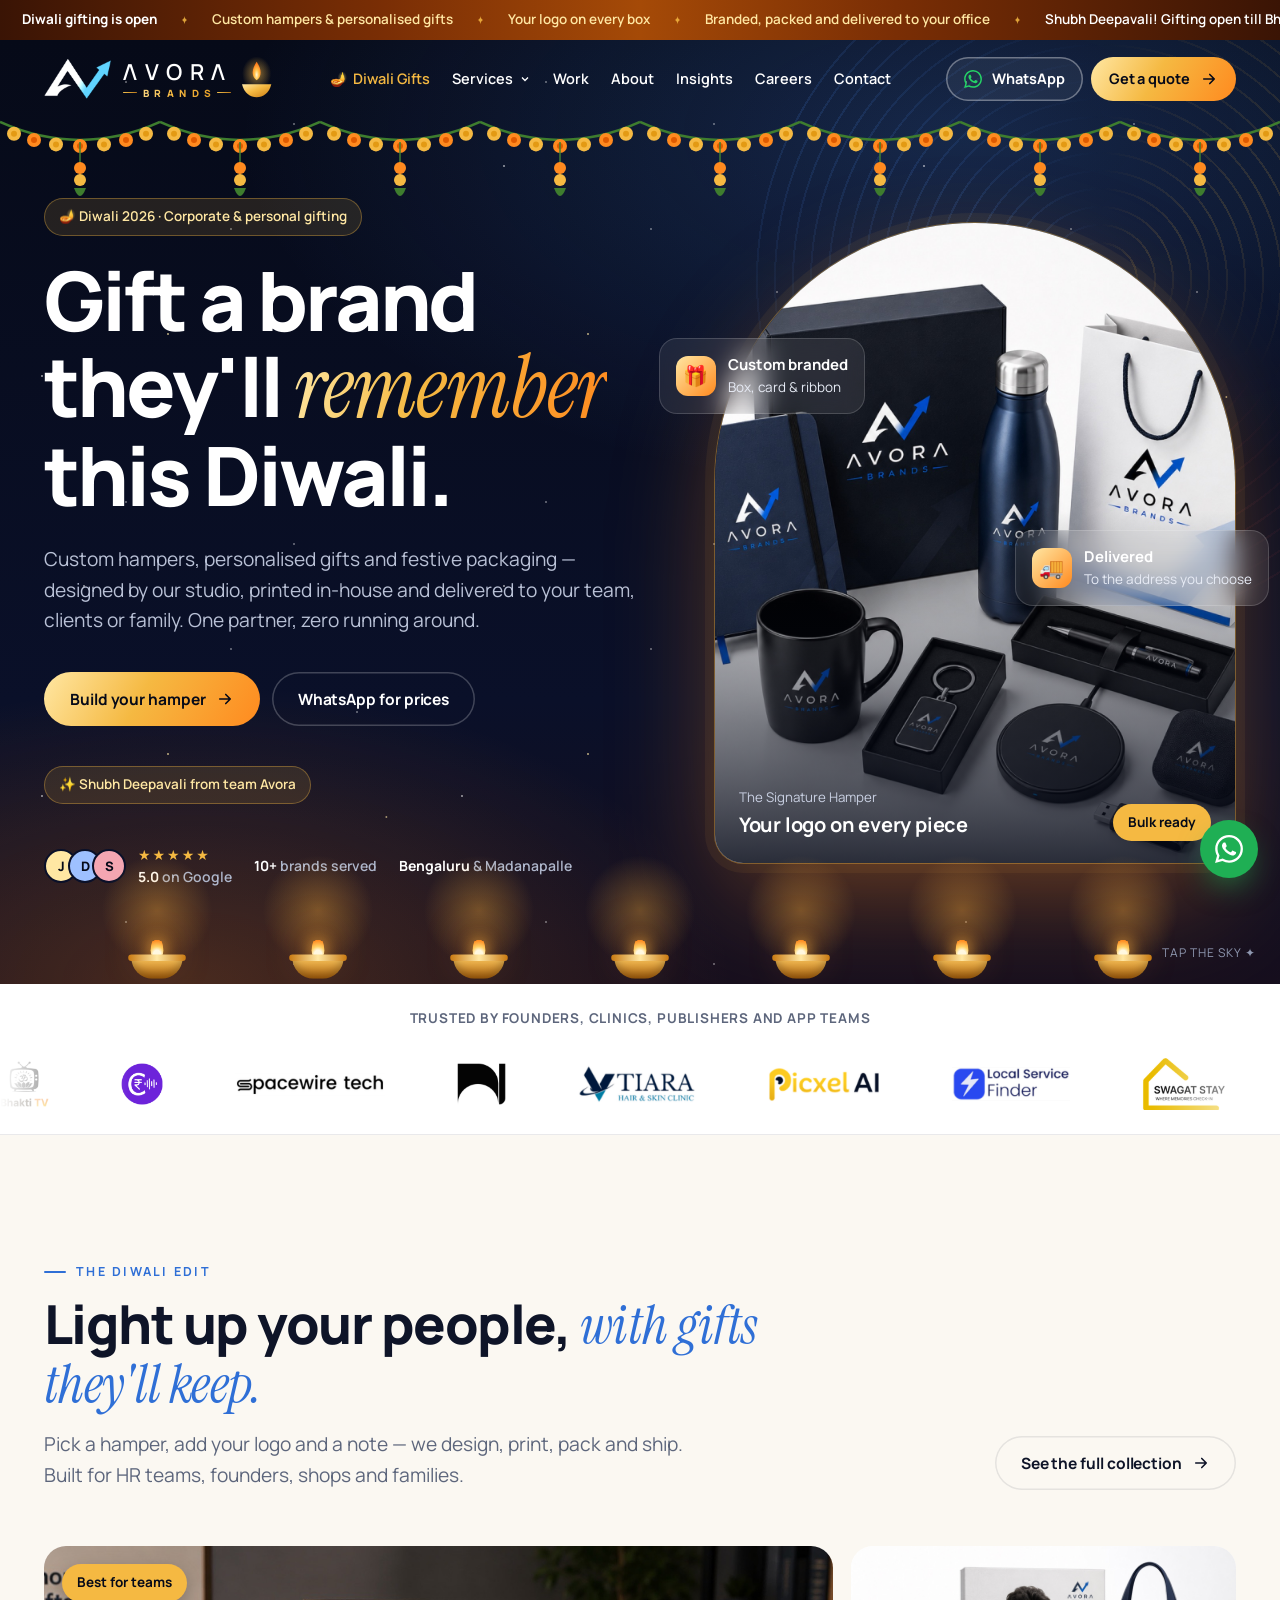
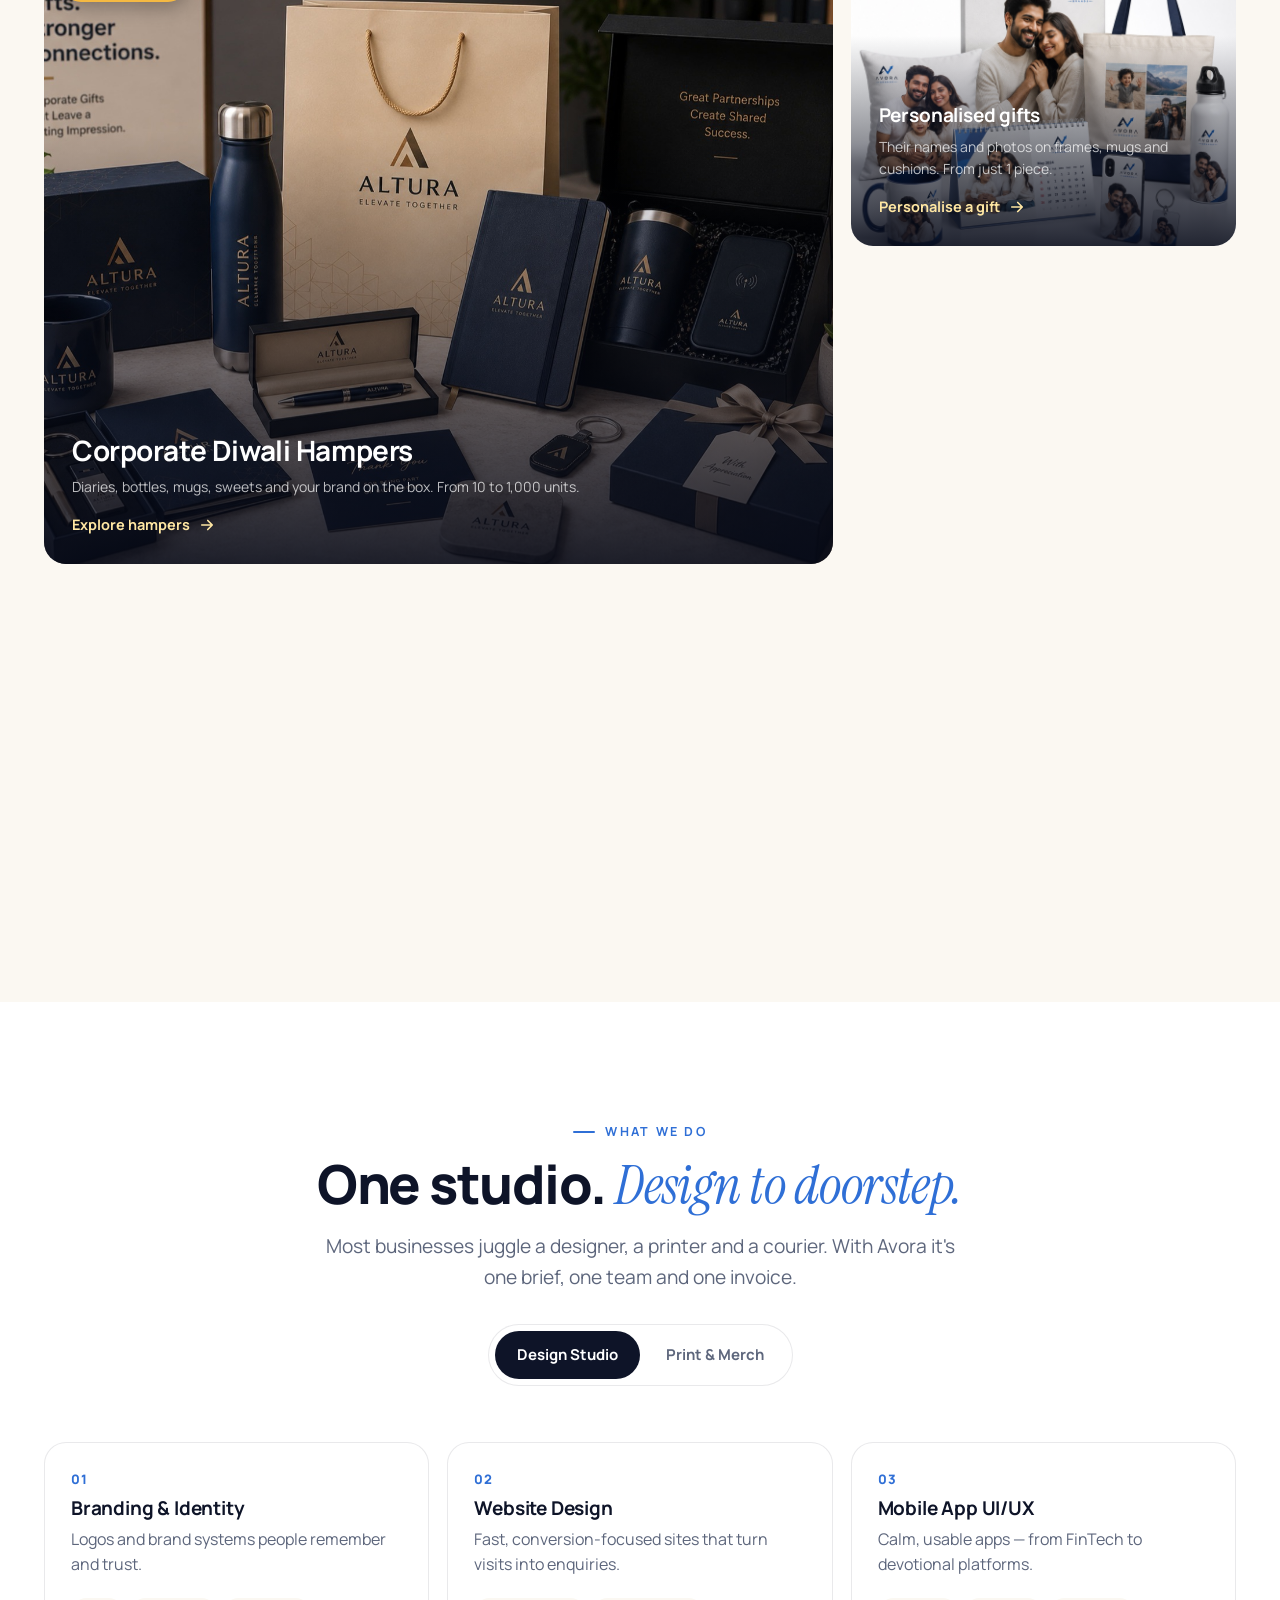
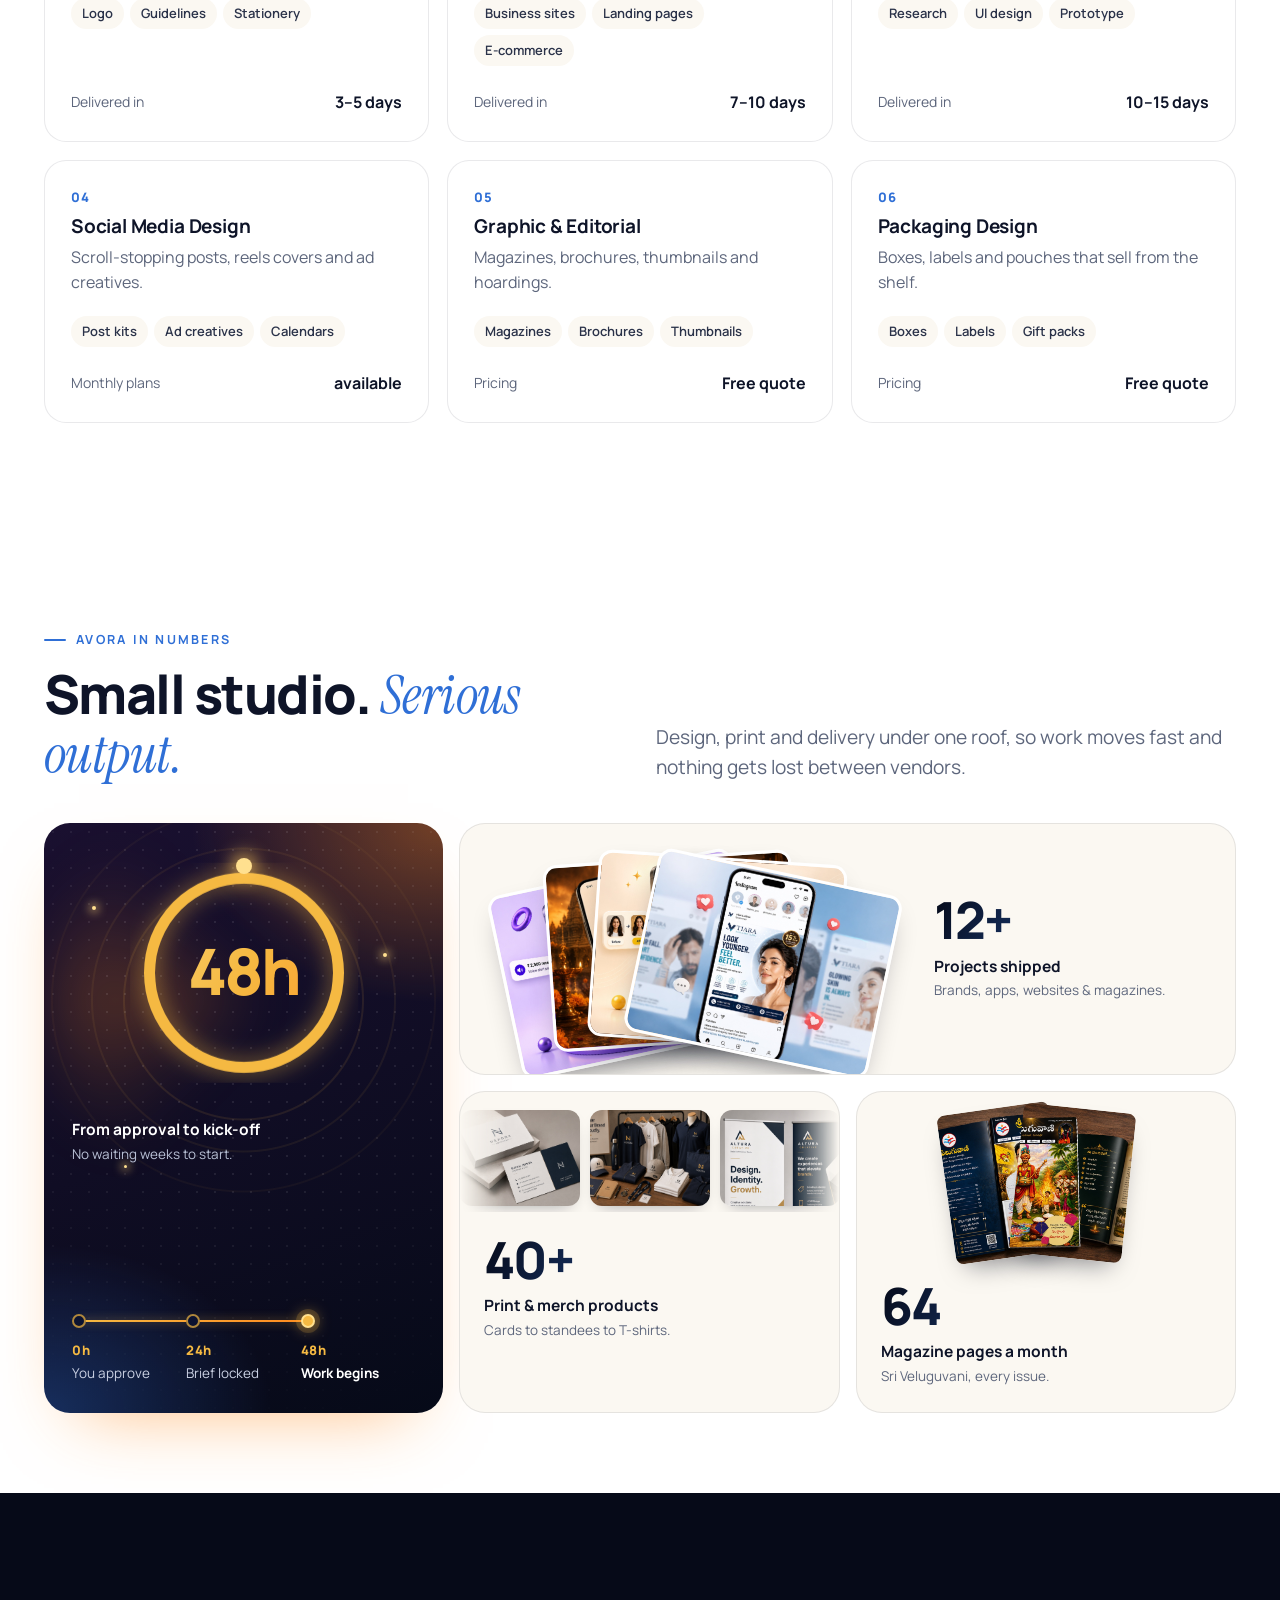
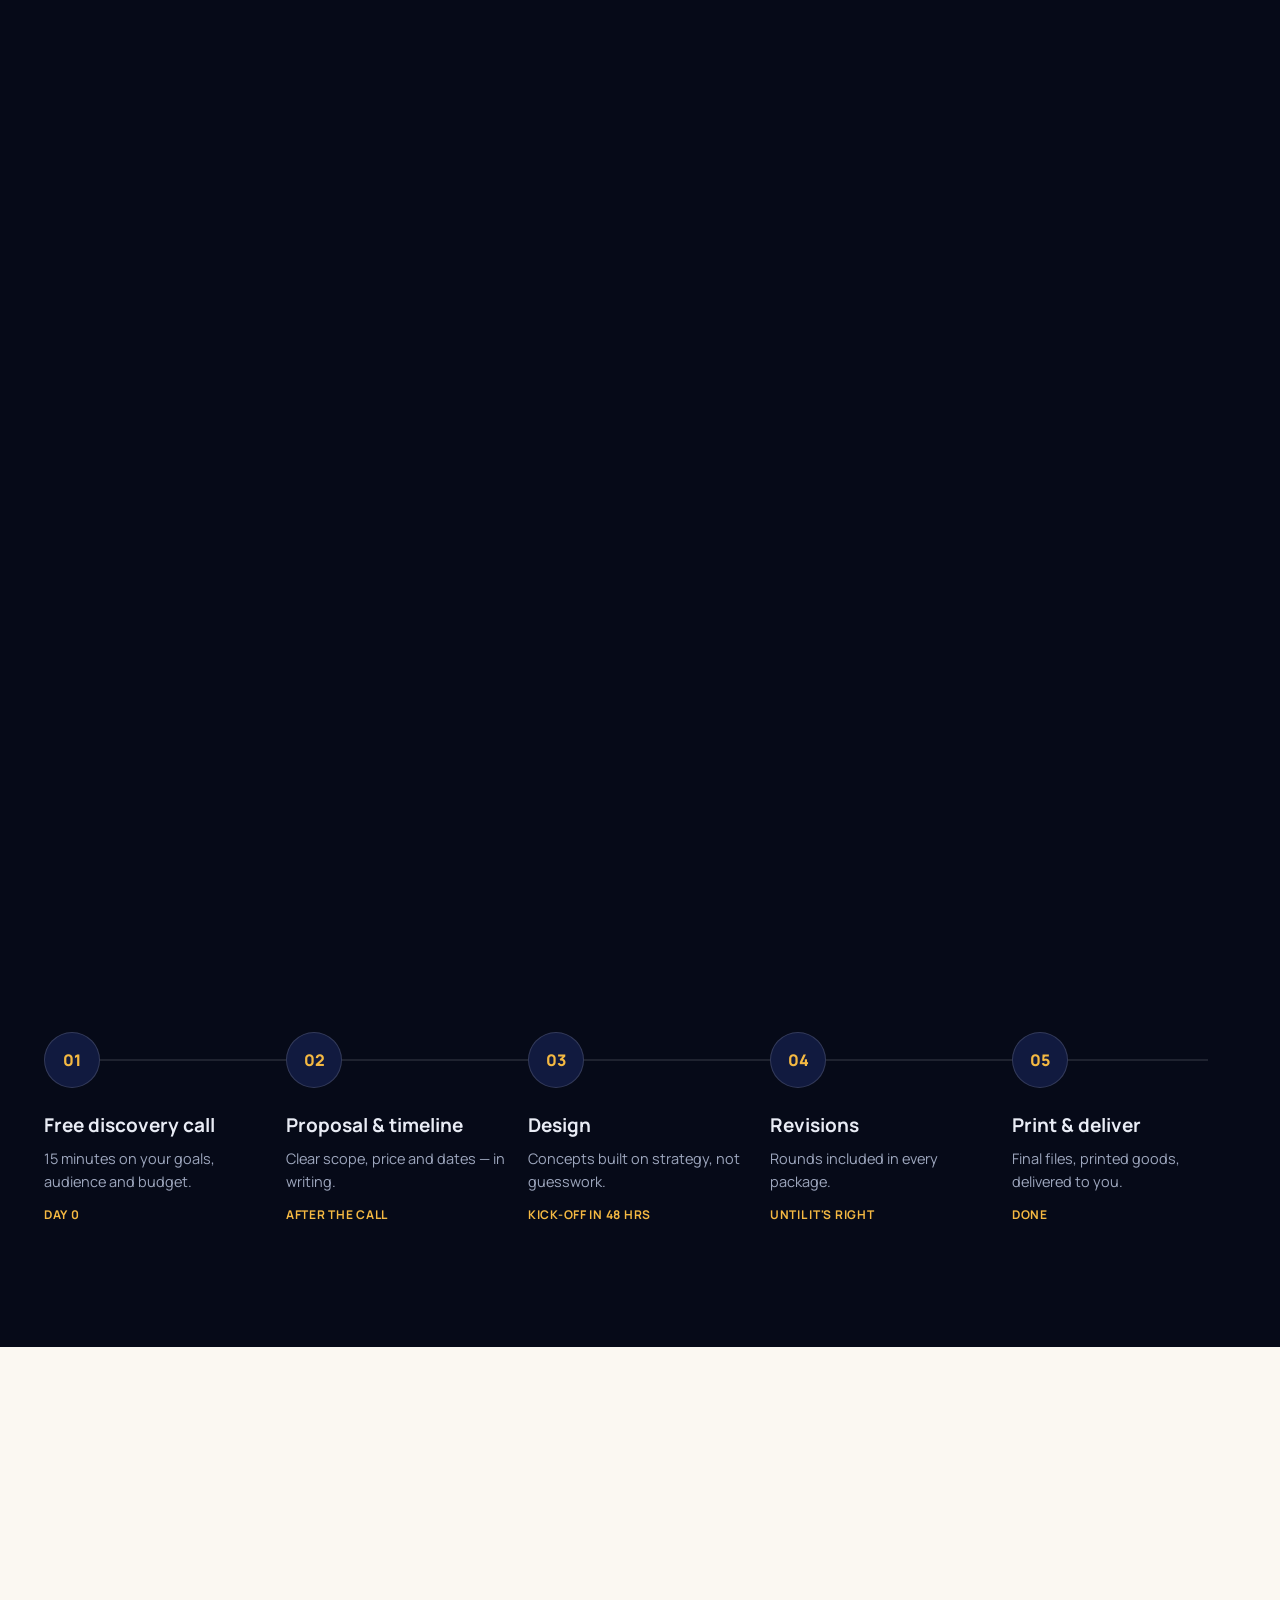
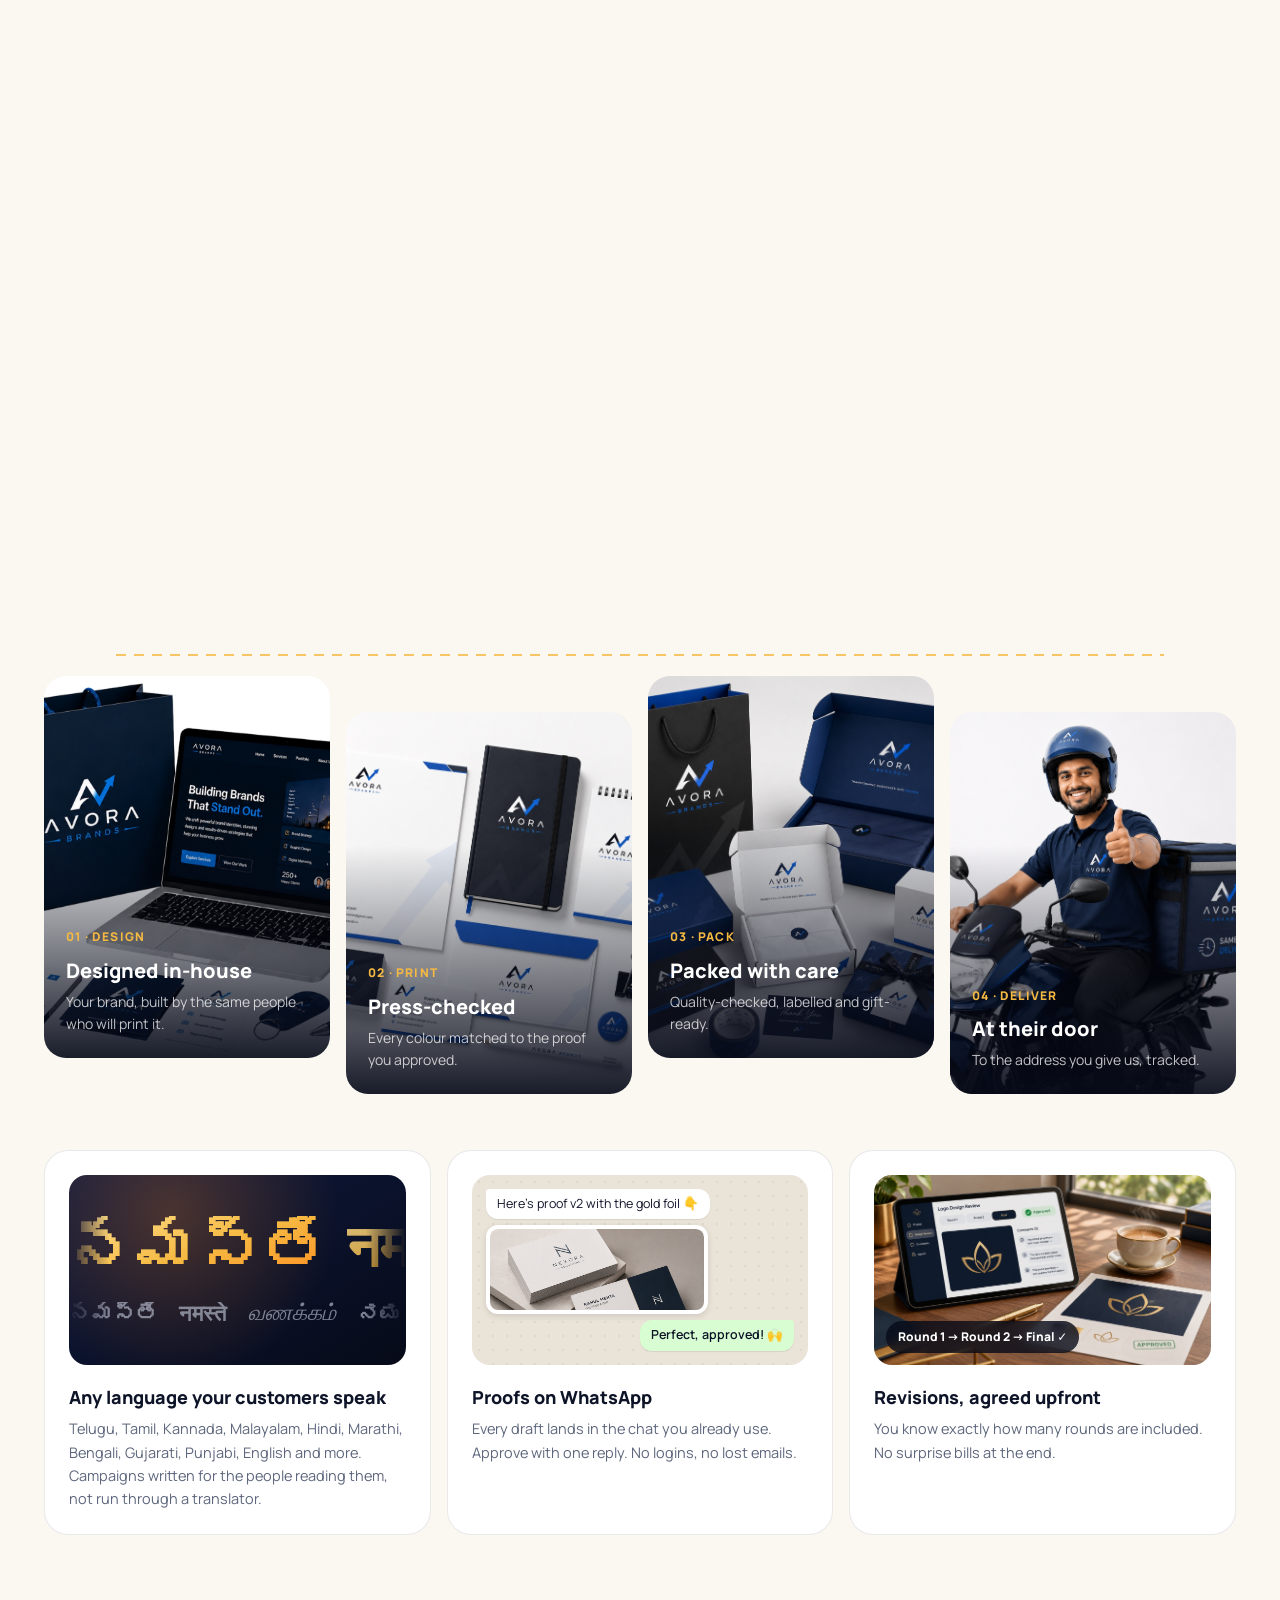
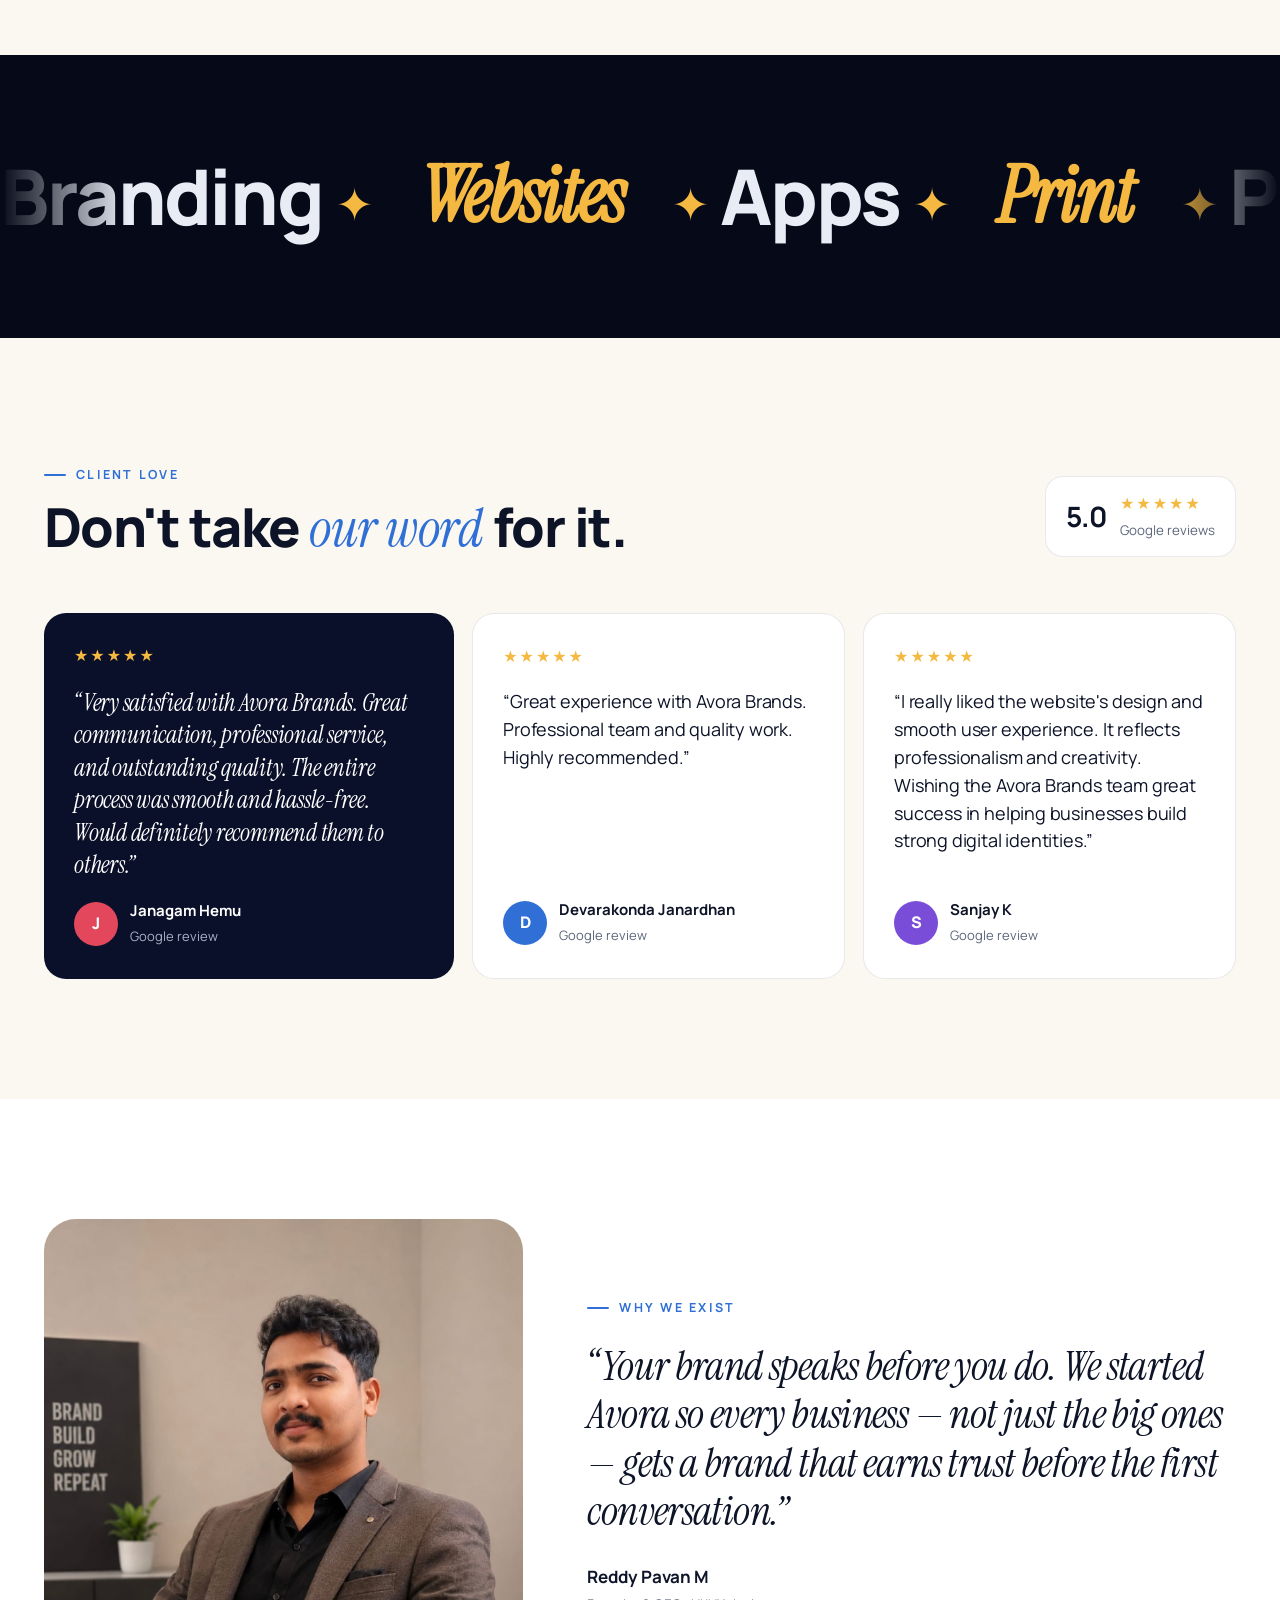
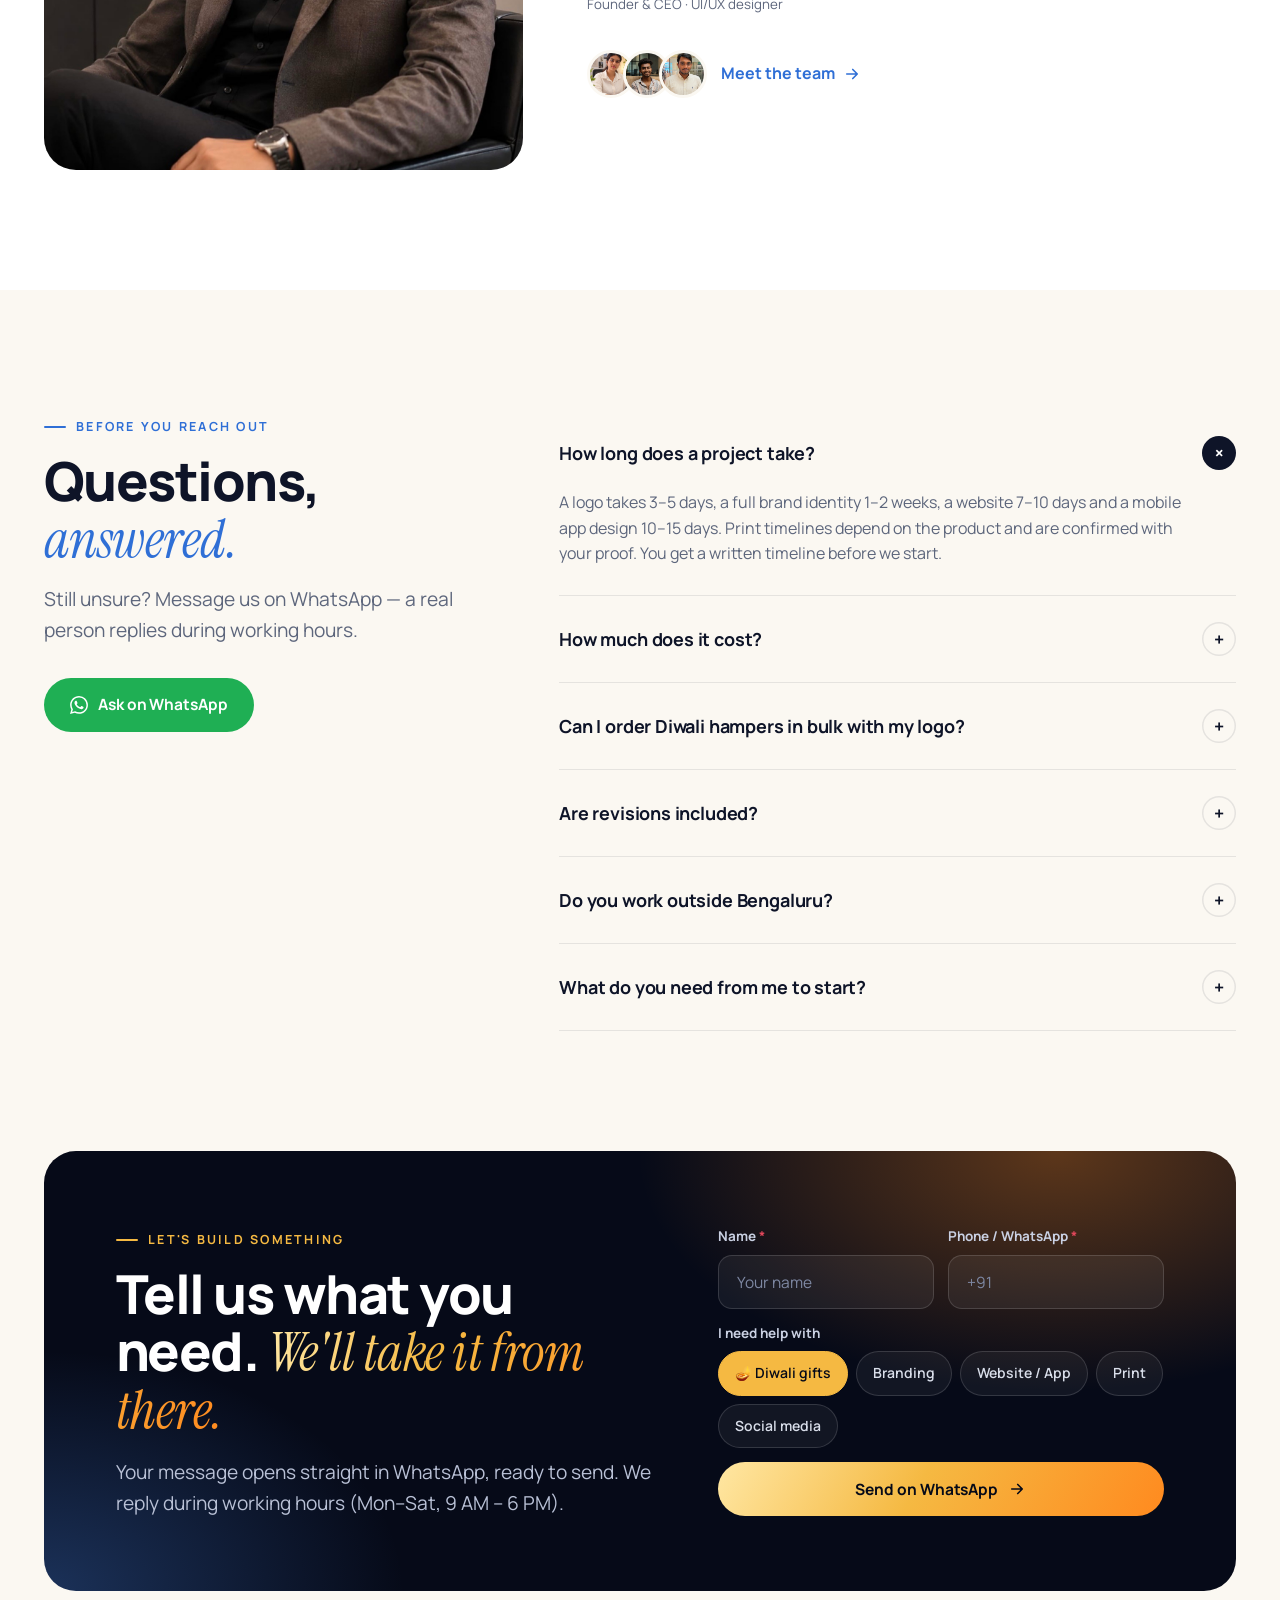
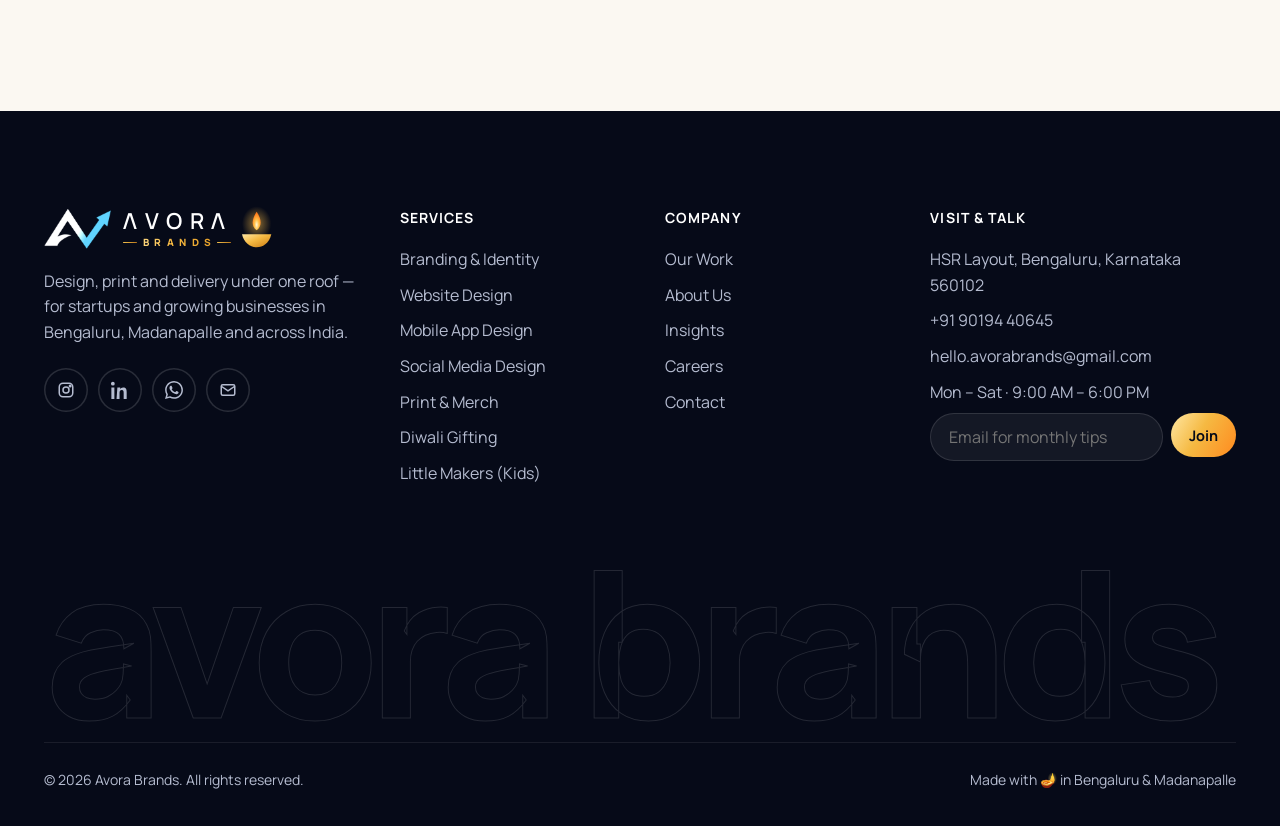
==== commit 1900e8b6: "Mobile polish: home hero, Little Makers" ====
--- a/index.html
+++ b/index.html
@@ -60,7 +60,7 @@
 
   <!-- ============ LOGOS ============ -->
   <section class="logos-band" aria-label="Clients">
-    <p>Trusted by founders, clinics, publishers and app teams</p>
+    <p>Trusted by founders, clinics, publishers<span class="ls-more"> and app teams</span></p>
     <div class="marquee" data-logos></div>
   </section>
 
@@ -86,12 +86,14 @@
         <a href="diwali.html#personal" class="tile tile--img w2 reveal" style="--d:.08s">
           <img src="images/disc-photo-gifts.jpg" alt="Personalised photo gifts" loading="lazy">
           <h3 class="h4">Personalised gifts</h3>
-          <p>Photo frames, mugs, canvases.</p>
+          <p>Their names and photos on frames, mugs and cushions. From just 1 piece.</p>
+          <span class="tile-cta">Personalise a gift <i data-i="arrow"></i></span>
         </a>
         <a href="diwali.html#packaging" class="tile tile--img w2 reveal" style="--d:.16s">
           <img src="images/cat-packaging.jpg" alt="Custom branded packaging" loading="lazy">
           <h3 class="h4">Festive packaging</h3>
-          <p>Sweet boxes, labels, tags.</p>
+          <p>Branded sweet boxes, bags, tags and stickers for your shop or office.</p>
+          <span class="tile-cta">See packaging <i data-i="arrow"></i></span>
         </a>
         <a href="diwali.html#cards" class="tile tile--img w3 reveal">
           <img src="images/diwali-greeting-cards.jpg" alt="Navy and gold Shubh Deepavali greeting card with envelope and matching phone e-card" loading="lazy">
--- a/assets/css/site.css
+++ b/assets/css/site.css
@@ -134,7 +134,7 @@
 .drawer-top .brand{color:#fff}
 .drawer-close{width:46px;height:46px;border-radius:50%;box-shadow:inset 0 0 0 1.5px rgba(255,255,255,.2);font-size:22px}
 .drawer nav{margin-top:28px;display:flex;flex-direction:column}
-.drawer nav a{font-size:21px;font-weight:700;letter-spacing:-.01em;padding:13px 0;border-bottom:1px solid rgba(255,255,255,.08);display:flex;justify-content:space-between;align-items:center}
+.drawer nav a{font-size:18px;font-weight:600;letter-spacing:0;padding:12px 0;border-bottom:1px solid rgba(255,255,255,.08);display:flex;justify-content:space-between;align-items:center}
 .drawer nav a small{font-size:13px;font-weight:600;color:var(--gold)}
 .drawer .btn-row{margin-top:auto;padding-top:28px}
 .drawer .btn{flex:1}
@@ -1650,3 +1650,43 @@
 /* kids store in mega menu */
 .mega .ic.kids{background:rgba(255,111,156,.14);color:#D63E73}
 .mega .new-tag{font-style:normal;font-size:10.5px;font-weight:800;letter-spacing:.06em;text-transform:uppercase;margin-left:6px;padding:2px 7px;border-radius:999px;background:#FFC83D;color:#1E1B3A;vertical-align:2px}
+
+/* team: three stacked cards */
+.tm-grid{grid-template-columns:repeat(3,1fr)}
+.tm{grid-template-columns:1fr;grid-template-rows:auto 1fr}
+.tm-img{min-height:0;aspect-ratio:4/4.2}
+.tm-body{justify-content:flex-start;padding:24px 24px 26px}
+@media (max-width:1000px){.tm-grid{grid-template-columns:1fr 1fr}}
+@media (max-width:640px){.tm-grid{grid-template-columns:1fr}}
+/* mobile: work strip lines up with the 16px page gutter */
+@media (max-width:640px){.work-scroller{margin:0 -16px;padding:6px 16px 26px;scroll-padding:0 16px;gap:14px}.work-scroller>*{scroll-snap-align:start}}
+
+/* mobile polish: compact product grids, work hero eyebrow */
+@media (max-width:640px){
+  .grid.g-4:has(>.p-card){grid-template-columns:1fr 1fr;gap:12px}
+  .grid.g-4>.p-card .body{padding:12px 12px 14px;gap:2px}
+  .grid.g-4>.p-card .body h3{font-size:16px;line-height:1.25}
+  .grid.g-4>.p-card .body p{font-size:12.5px;line-height:1.4}
+  .grid.g-4>.p-card .media .chip{top:8px;left:8px;font-size:11px;padding:4px 9px}
+  .grid.g-4>.p-card .price{flex-direction:column;align-items:flex-start;gap:8px;padding-top:10px}
+  .grid.g-4>.p-card .price b{font-size:18px}
+  .grid.g-4>.p-card .price .btn{width:100%;justify-content:center;padding:9px 12px;font-size:13.5px}
+  .work-hero3 .sp-copy .eyebrow{font-size:11px;letter-spacing:.12em;line-height:1.5}
+  .work-hero3 .sp-copy .eyebrow::before{flex:none}
+}
+
+/* mobile polish round 2 */
+.arch-caption .chip{background:var(--gold)!important;color:var(--navy-950)!important;border-color:transparent!important;font-weight:700}
+@media (max-width:640px){
+  .hero .toran{height:58px;background-size:auto 58px}
+  .hero-grid{padding-top:104px}
+  .hero .chip--gold{font-size:12.5px;padding:6px 12px;white-space:nowrap}
+  .hero .btn-row{flex-wrap:nowrap;gap:10px}
+  .hero .btn-row .btn{flex:1 1 0;justify-content:center;padding:14px 10px;font-size:14px;white-space:nowrap;min-width:0}
+  .hero .btn-row .btn svg{width:15px;height:15px}
+  .logos-band p{font-size:10.5px;letter-spacing:.03em;white-space:nowrap;margin-bottom:22px}
+  .logos-band .ls-more{display:none}
+  .sec-head .flex:has(.scroller-nav){width:100%;gap:10px}
+  .sec-head .flex:has(.scroller-nav) .scroller-nav button{width:46px;height:46px}
+  .sec-head .flex:has(.scroller-nav) .btn{flex:1;justify-content:center;padding:13px 14px;font-size:14.5px}
+}
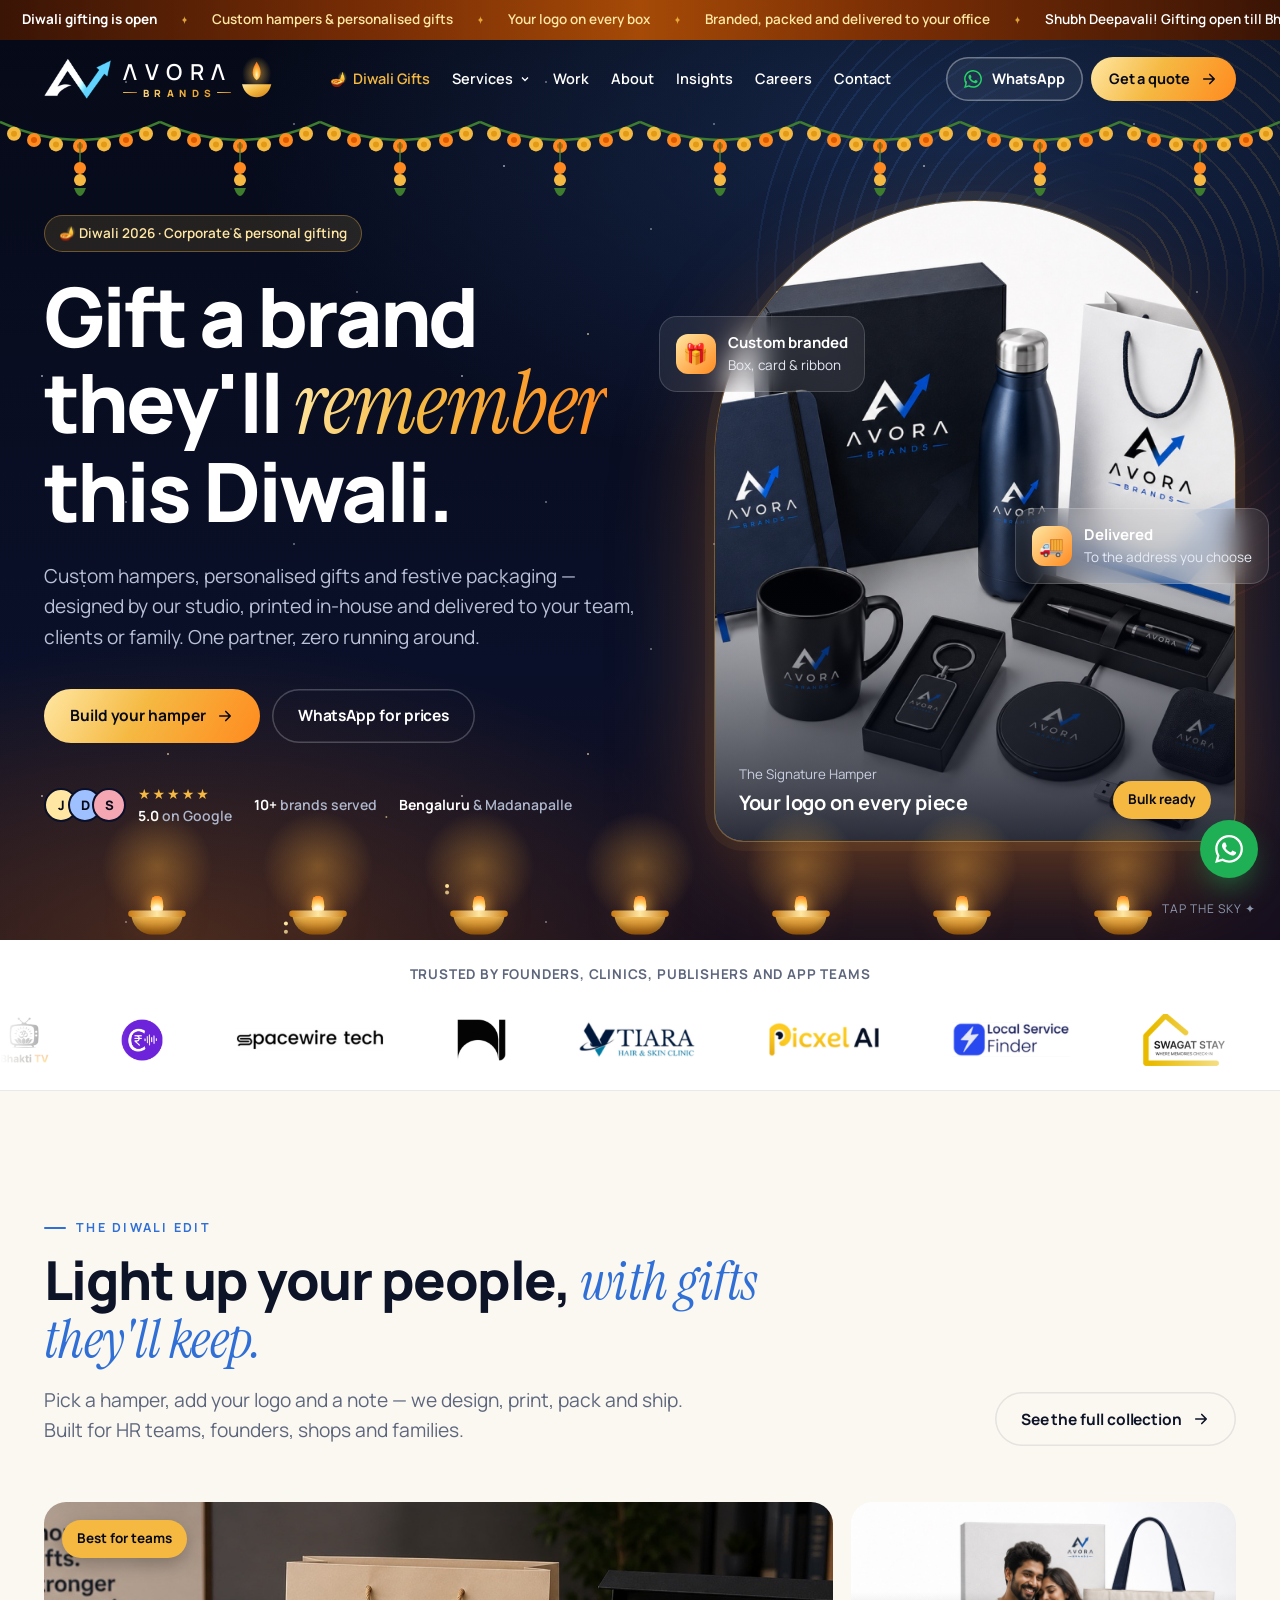
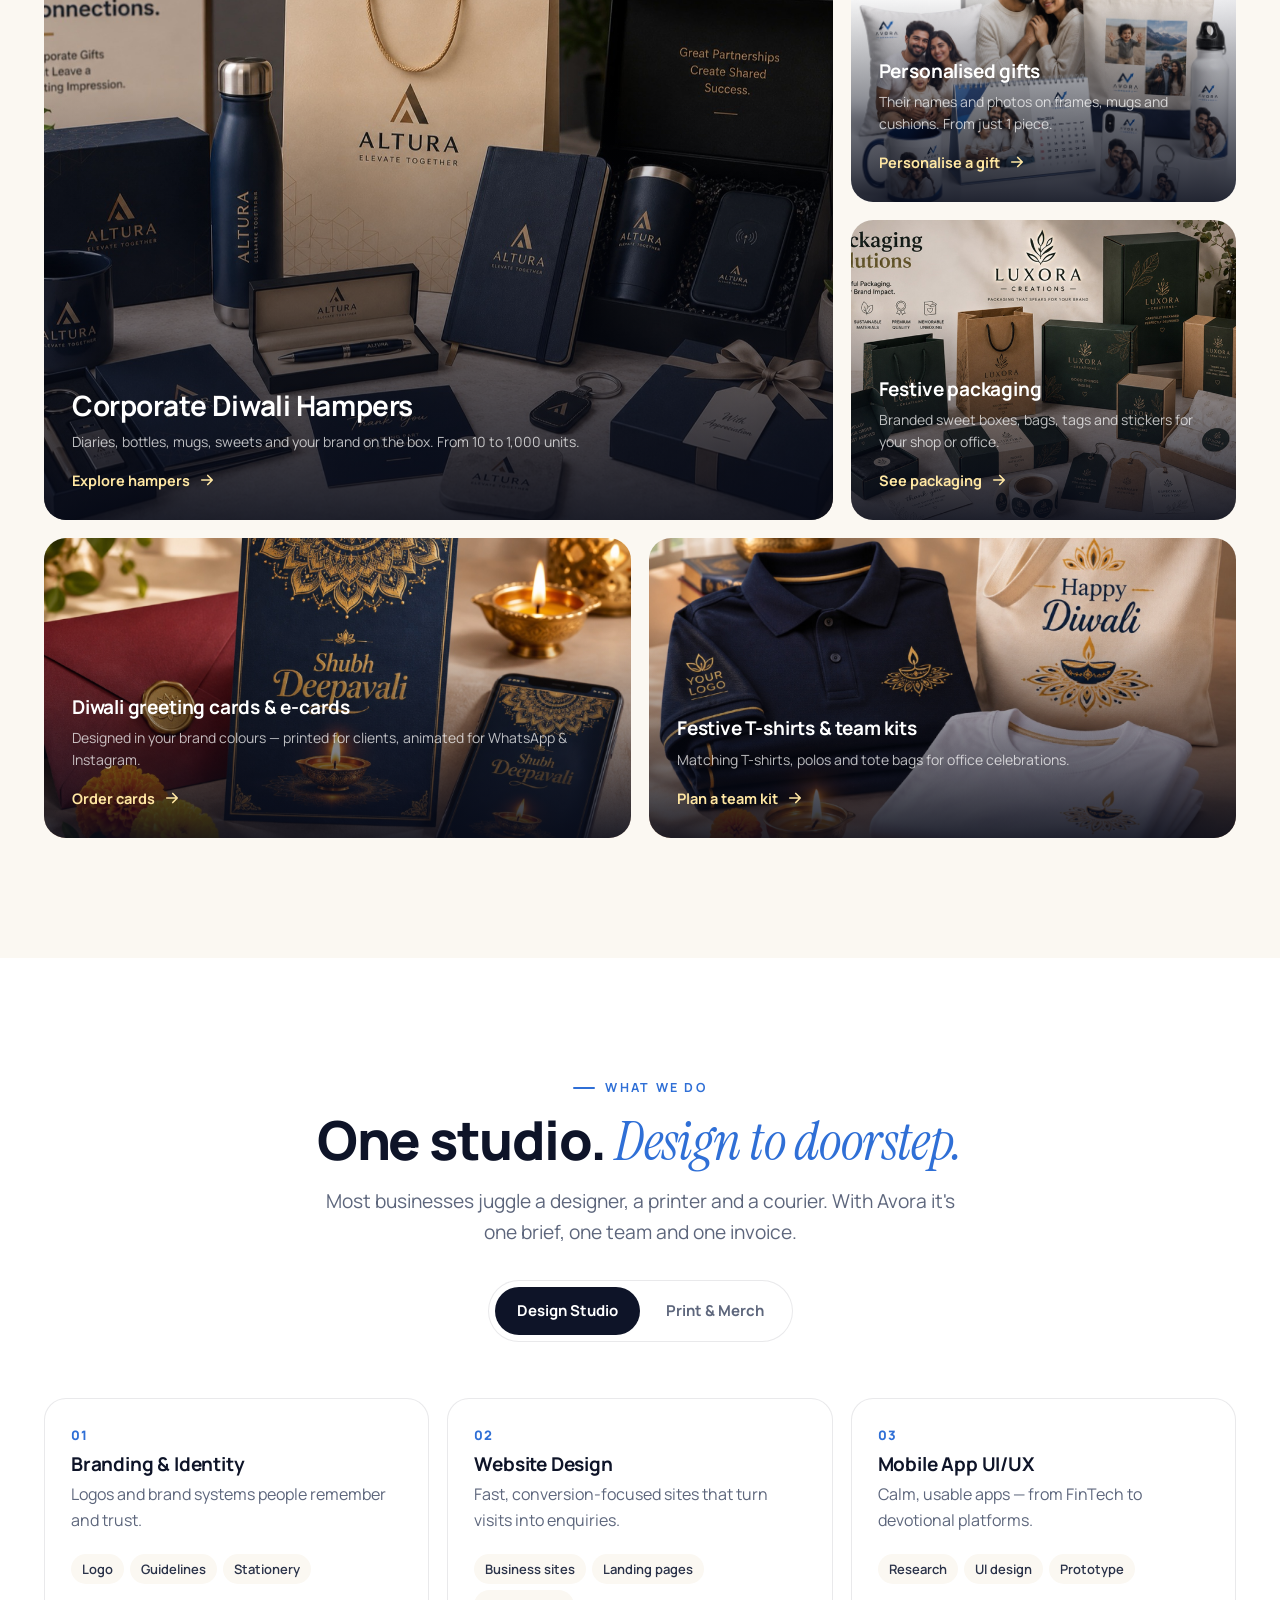
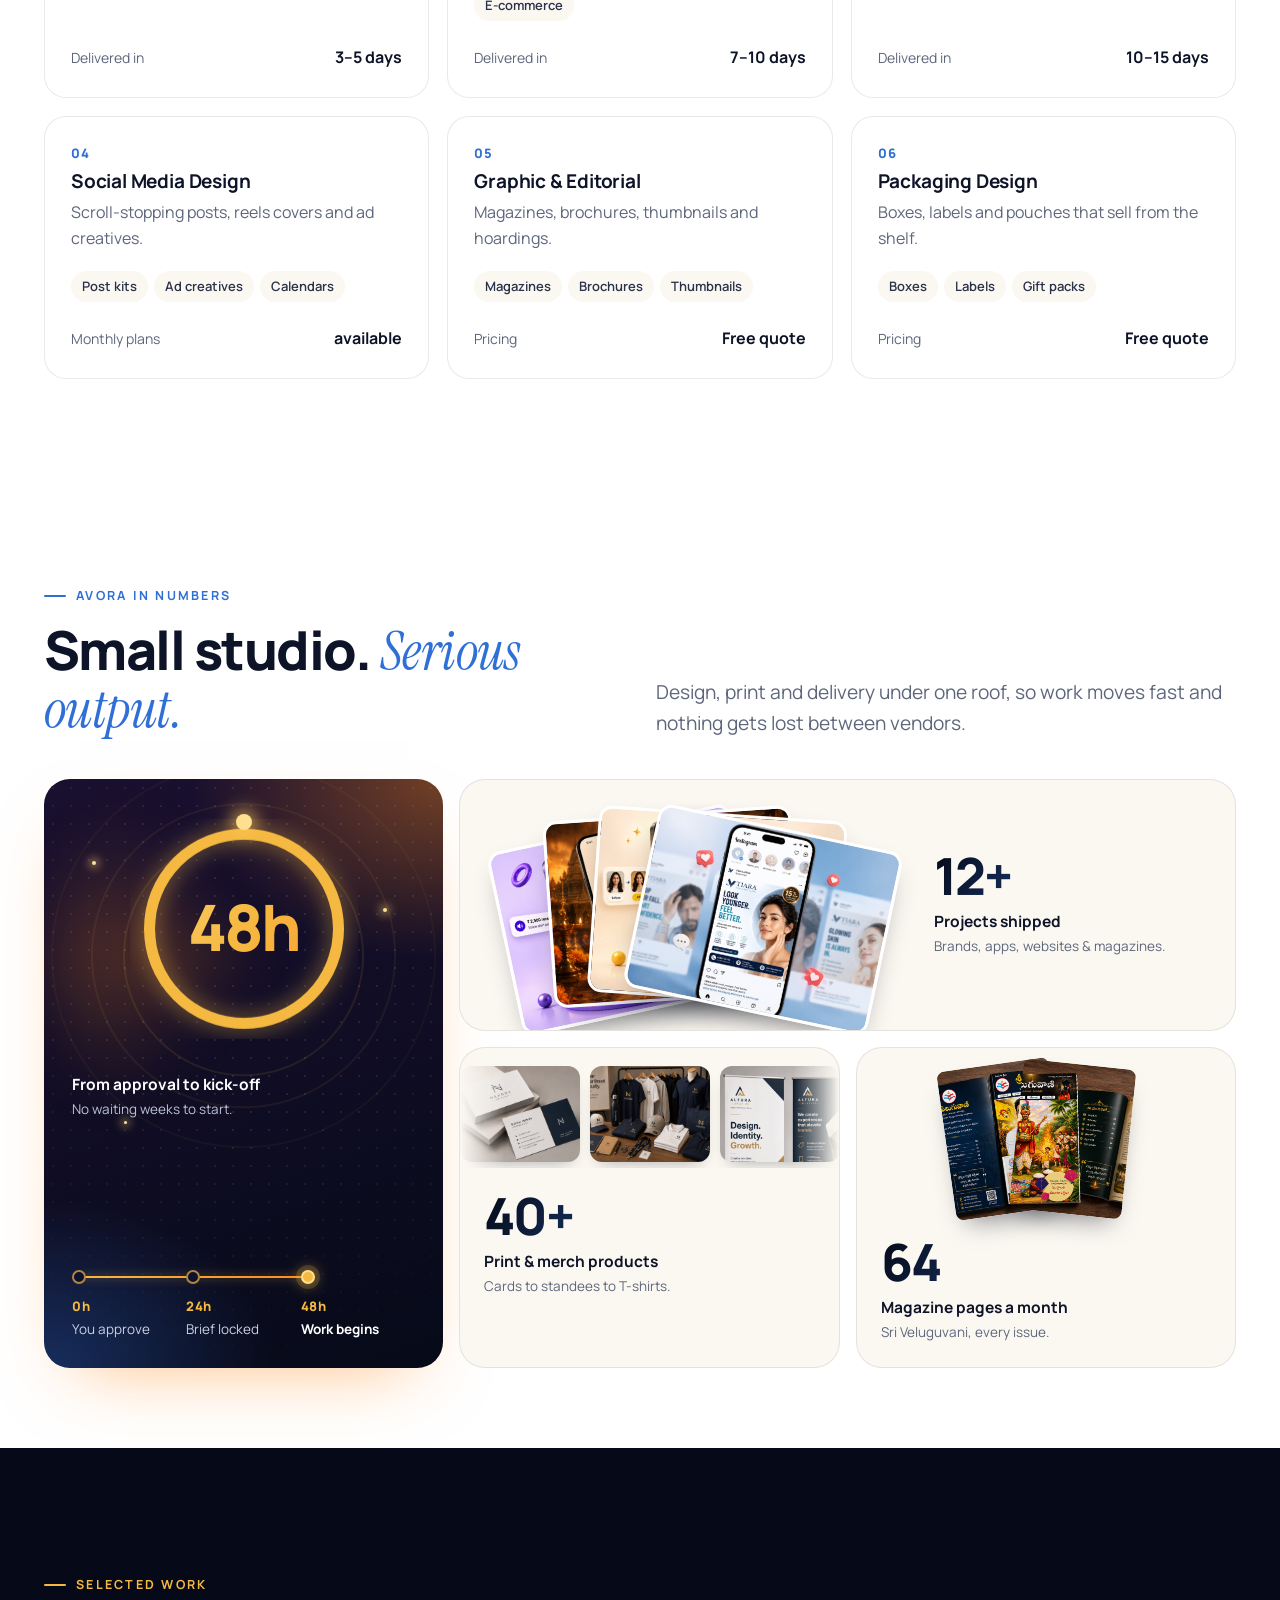
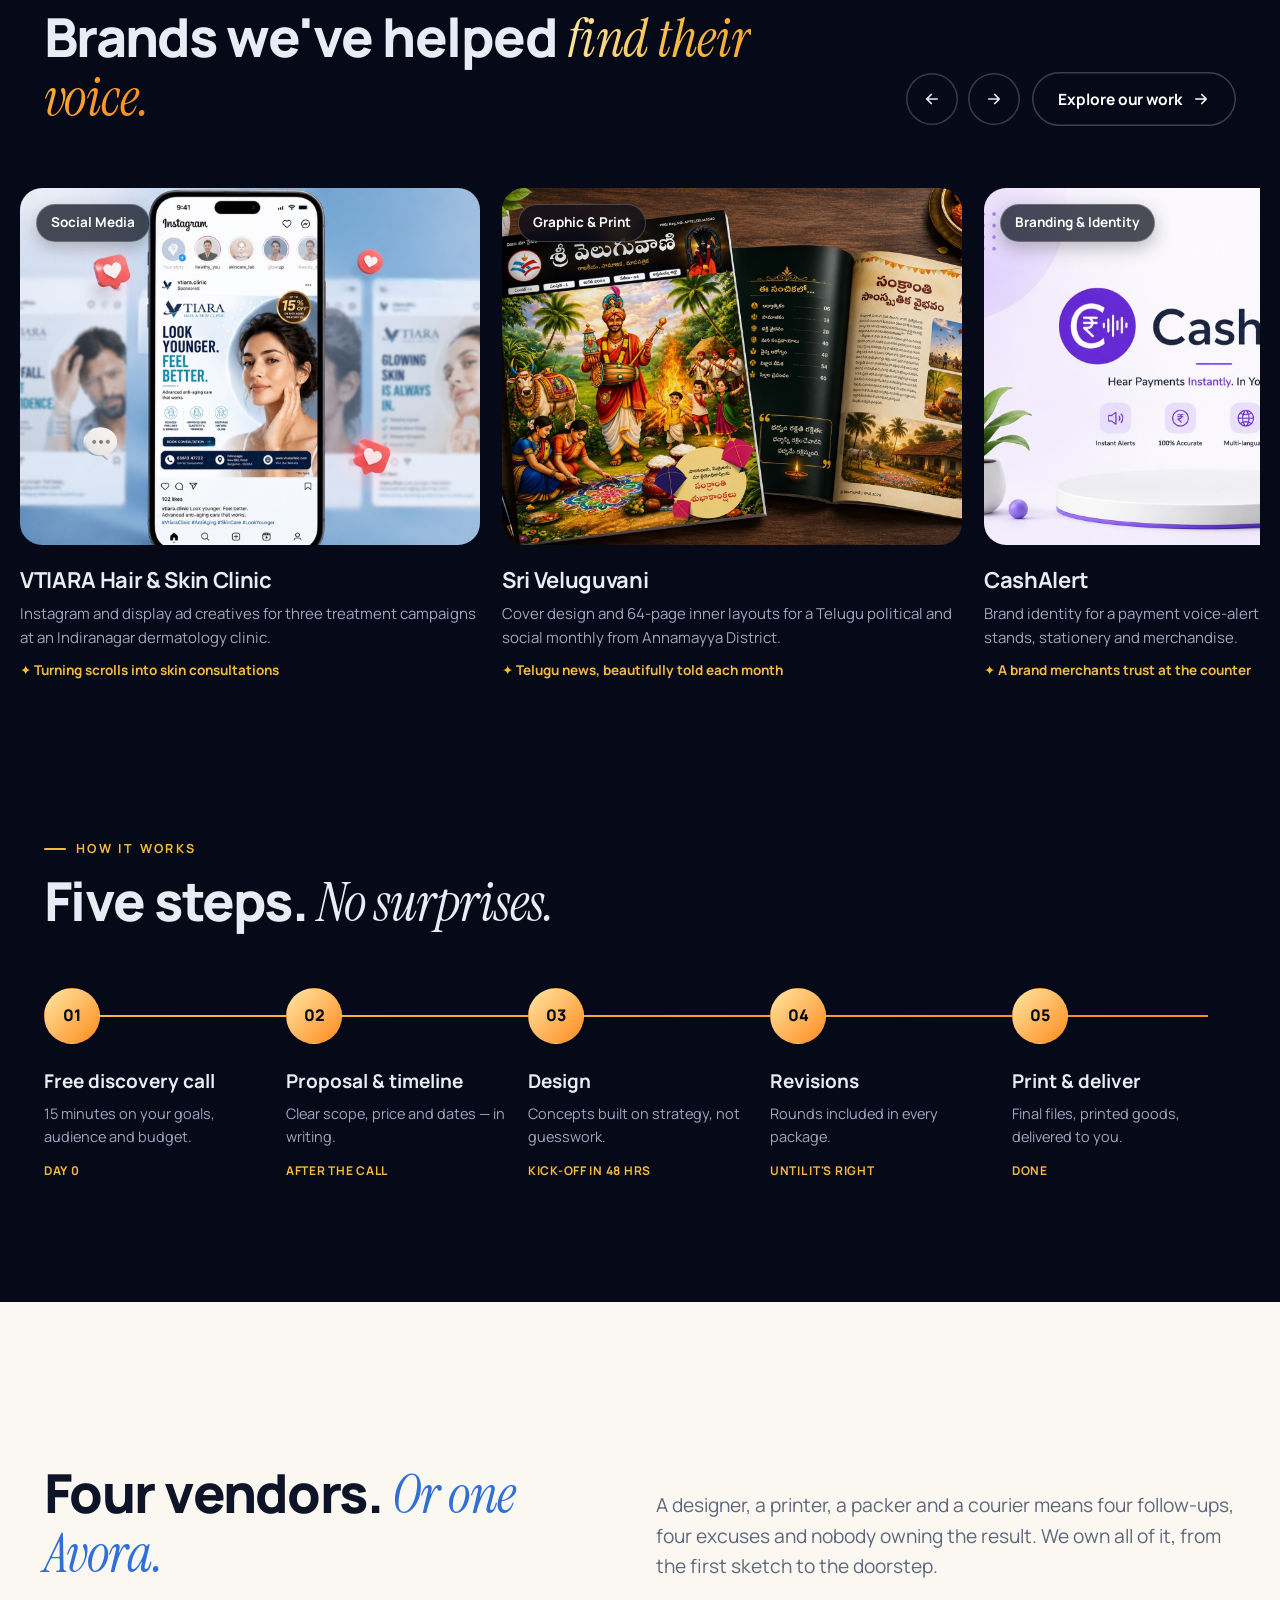
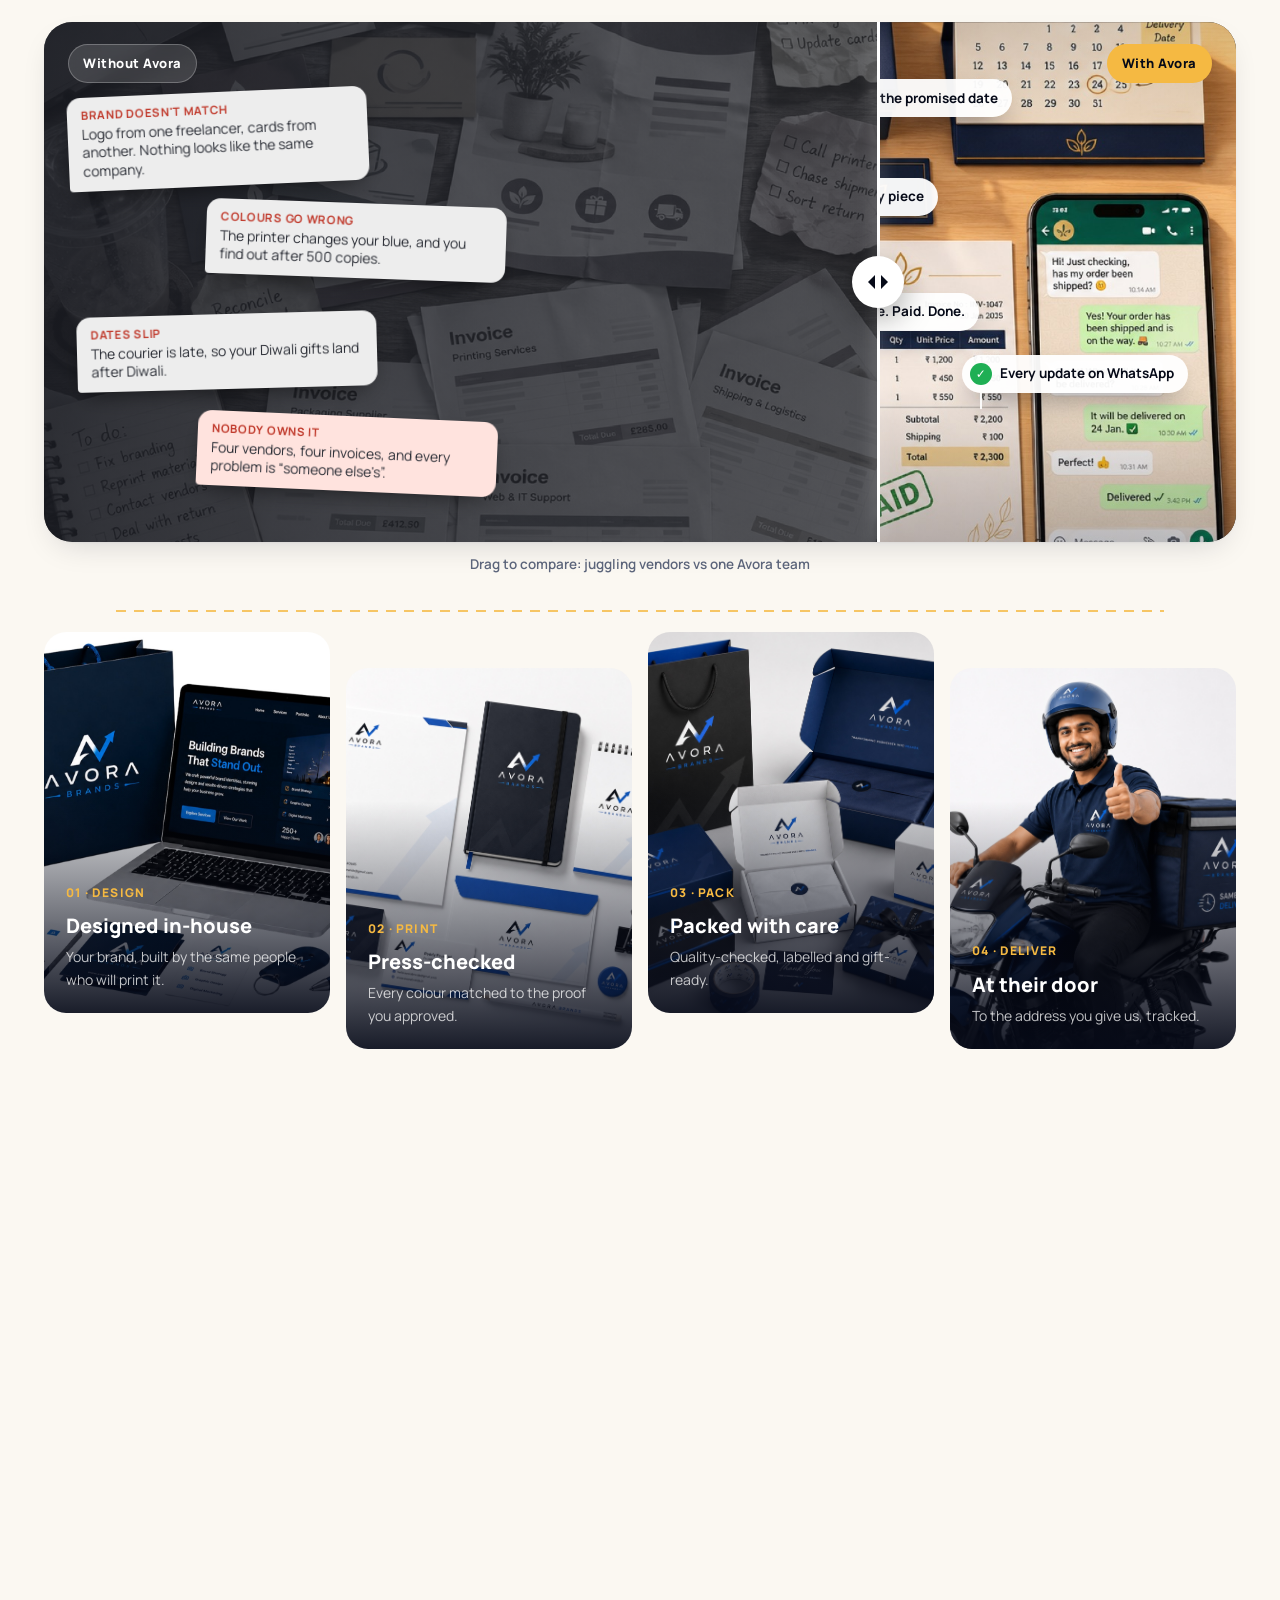
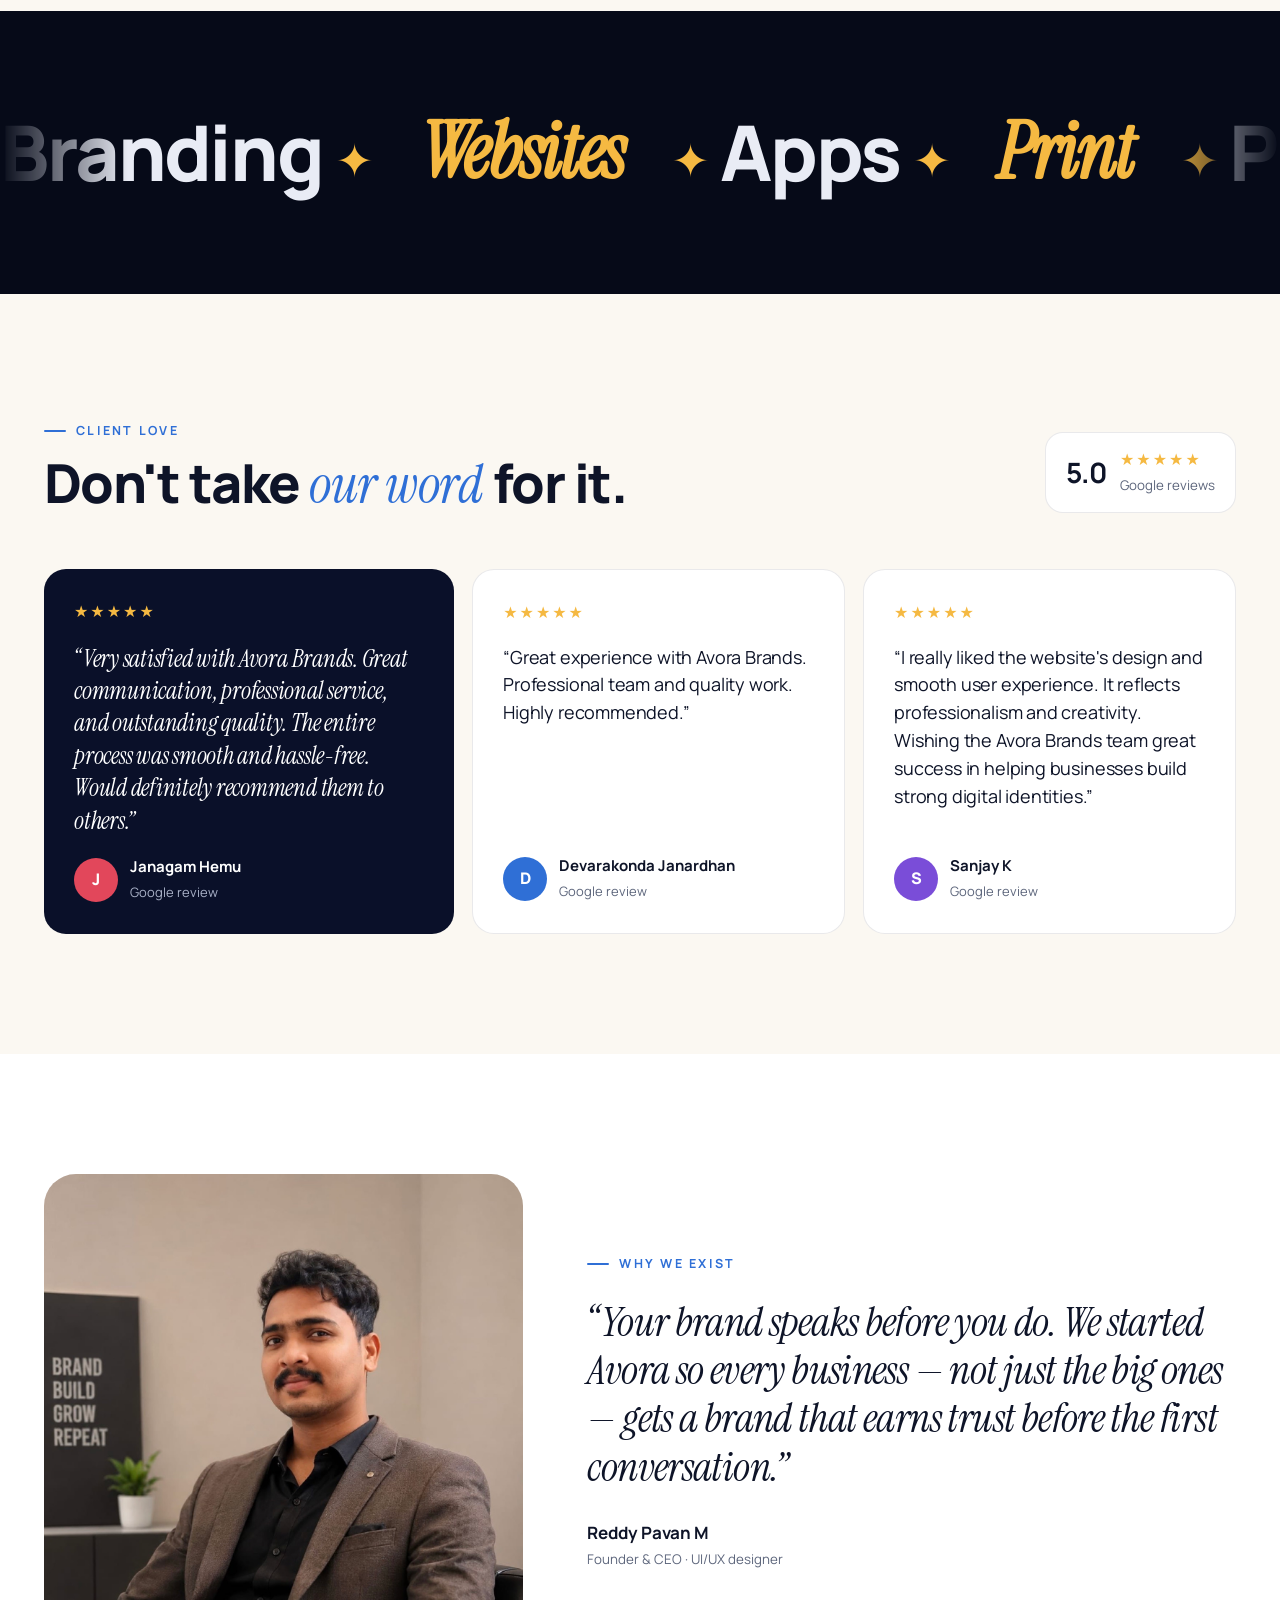
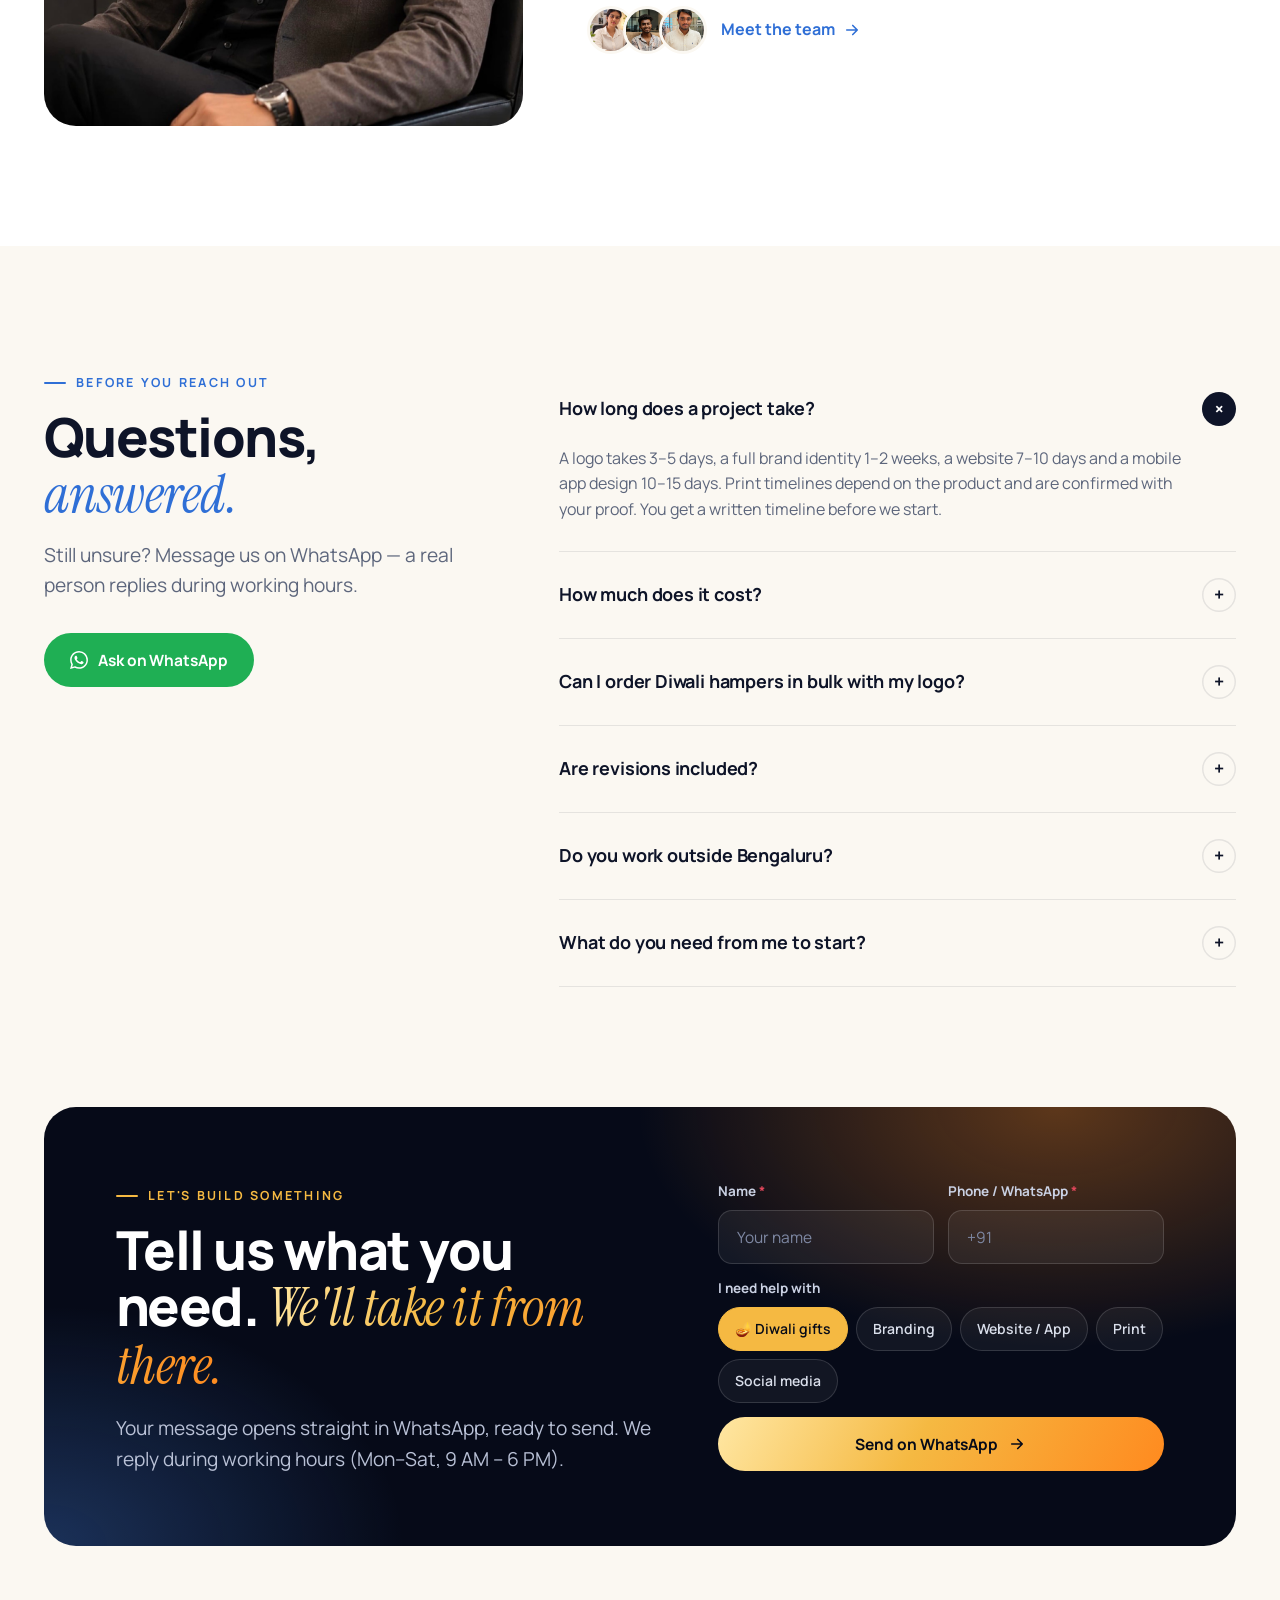
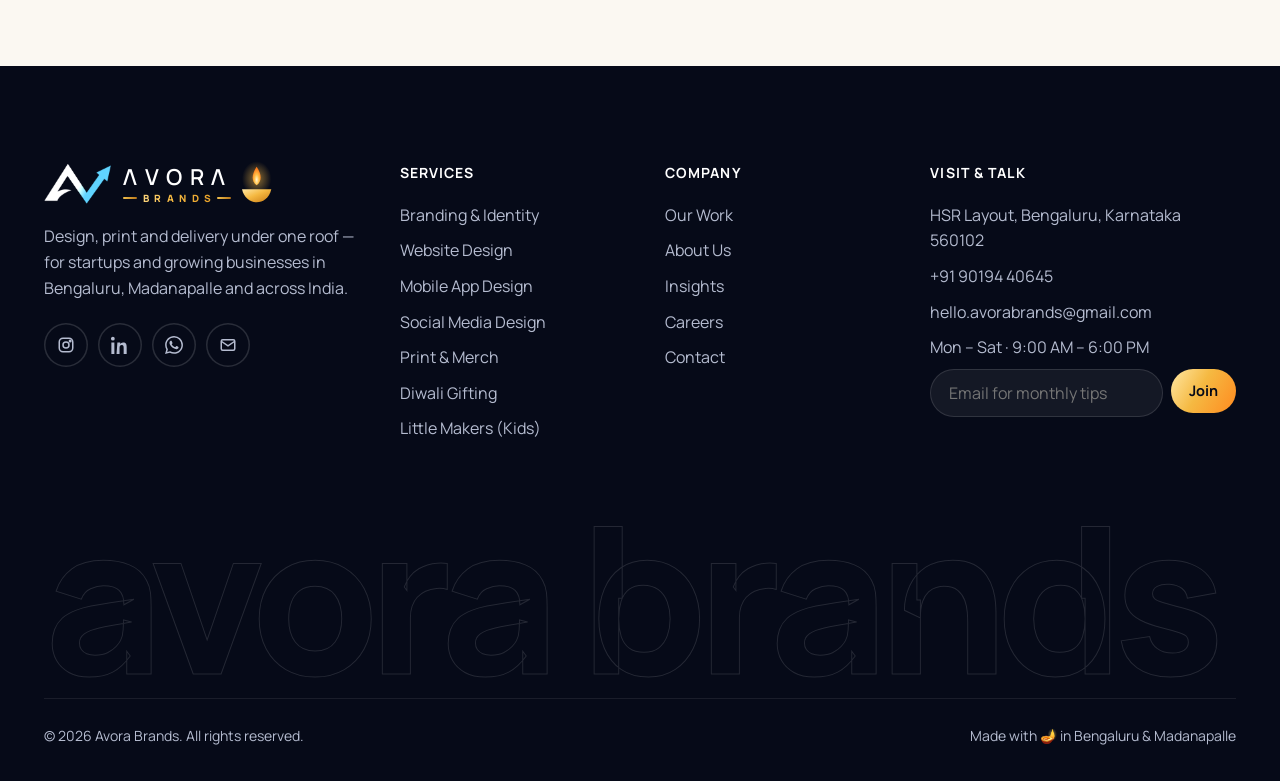
==== commit 4f6015b3: "Remove Deepavali chip" ====
--- a/index.html
+++ b/index.html
@@ -99,13 +99,13 @@
           <img src="images/diwali-greeting-cards.jpg" alt="Navy and gold Shubh Deepavali greeting card with envelope and matching phone e-card" loading="lazy">
           <h3 class="h4">Diwali greeting cards & e-cards</h3>
           <p>Designed in your brand colours — printed for clients, animated for WhatsApp & Instagram.</p>
-          <span class="tile-cta" style="color:var(--gold)">Order cards <i data-i="arrow"></i></span>
+          <span class="tile-cta">Order cards <i data-i="arrow"></i></span>
         </a>
         <a href="diwali.html#apparel" class="tile tile--img w3 reveal" style="--d:.08s">
           <img src="images/diwali-team-kit.jpg" alt="Navy polos, white T-shirts and a Happy Diwali tote with gold diya prints" loading="lazy">
           <h3 class="h4">Festive T-shirts & team kits</h3>
           <p>Matching T-shirts, polos and tote bags for office celebrations.</p>
-          <span class="tile-cta" style="color:var(--gold)">Plan a team kit <i data-i="arrow"></i></span>
+          <span class="tile-cta">Plan a team kit <i data-i="arrow"></i></span>
         </a>
       </div>
     </div>
